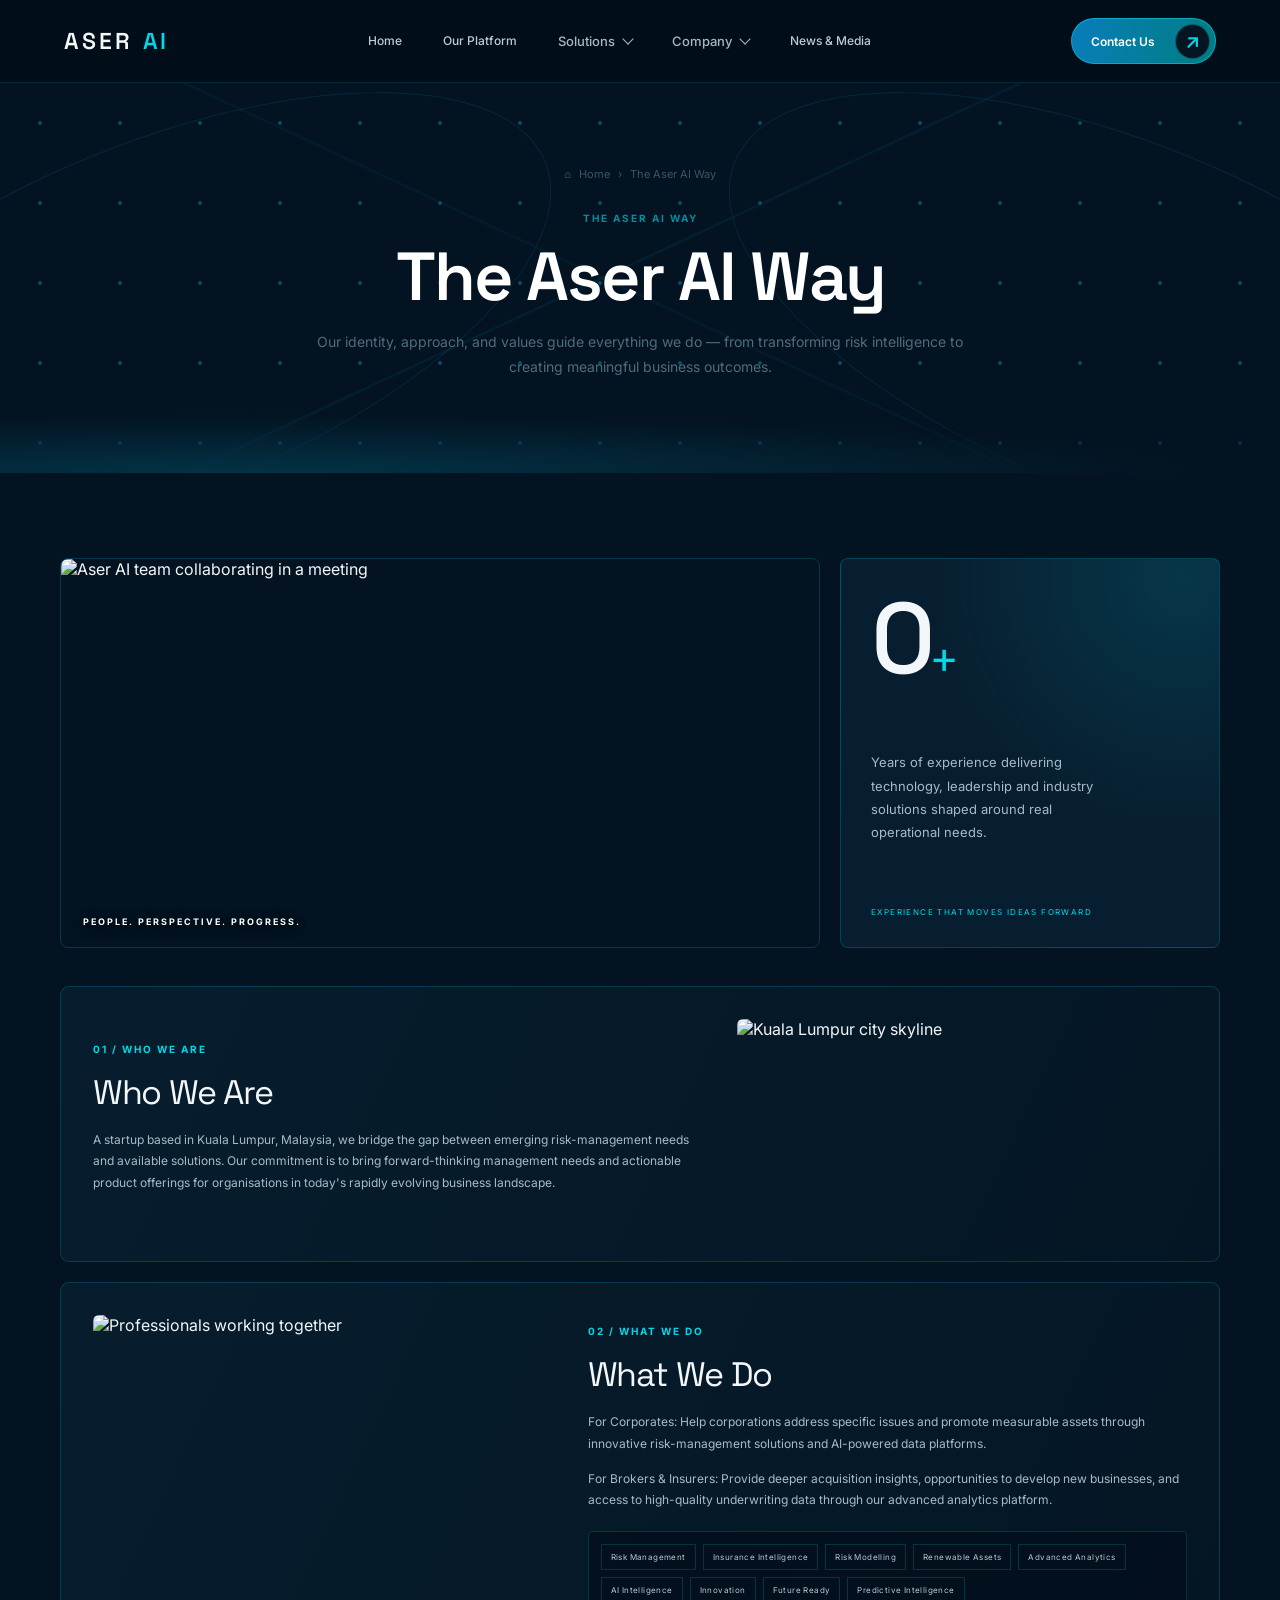
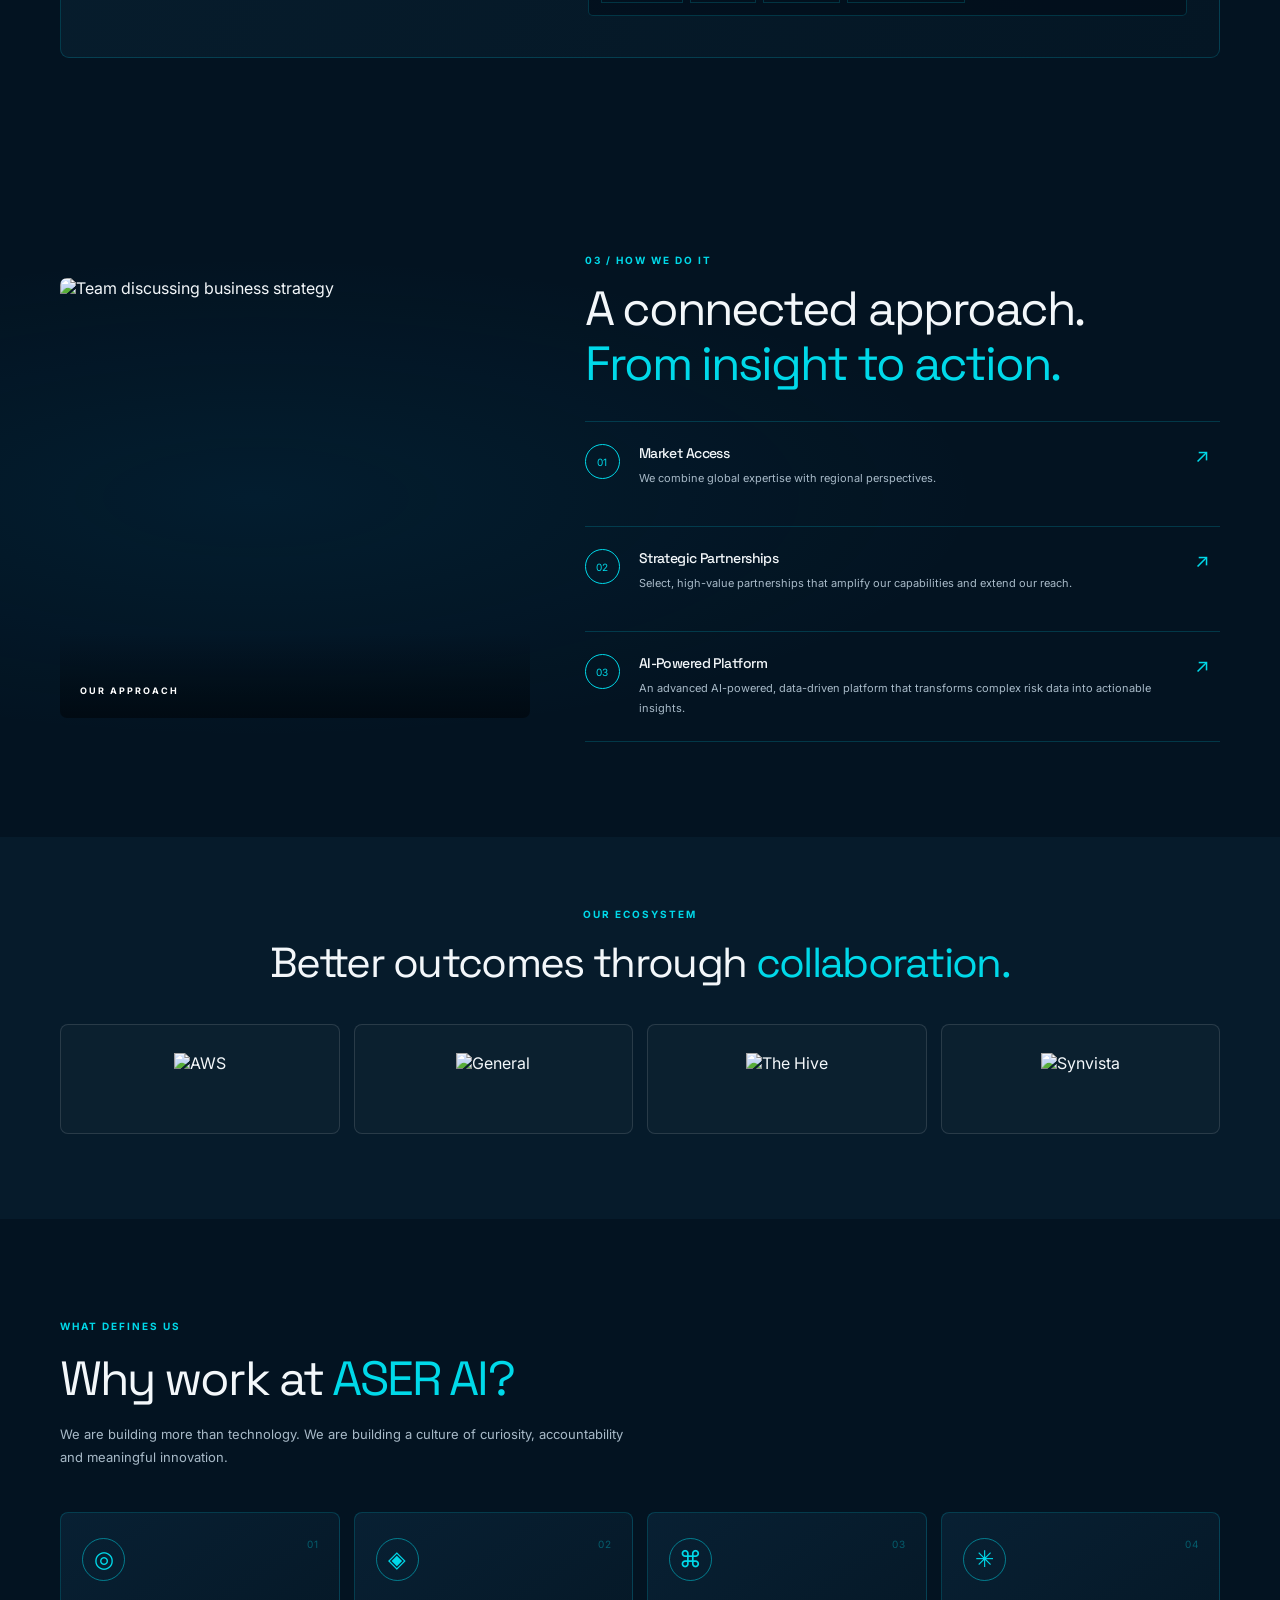
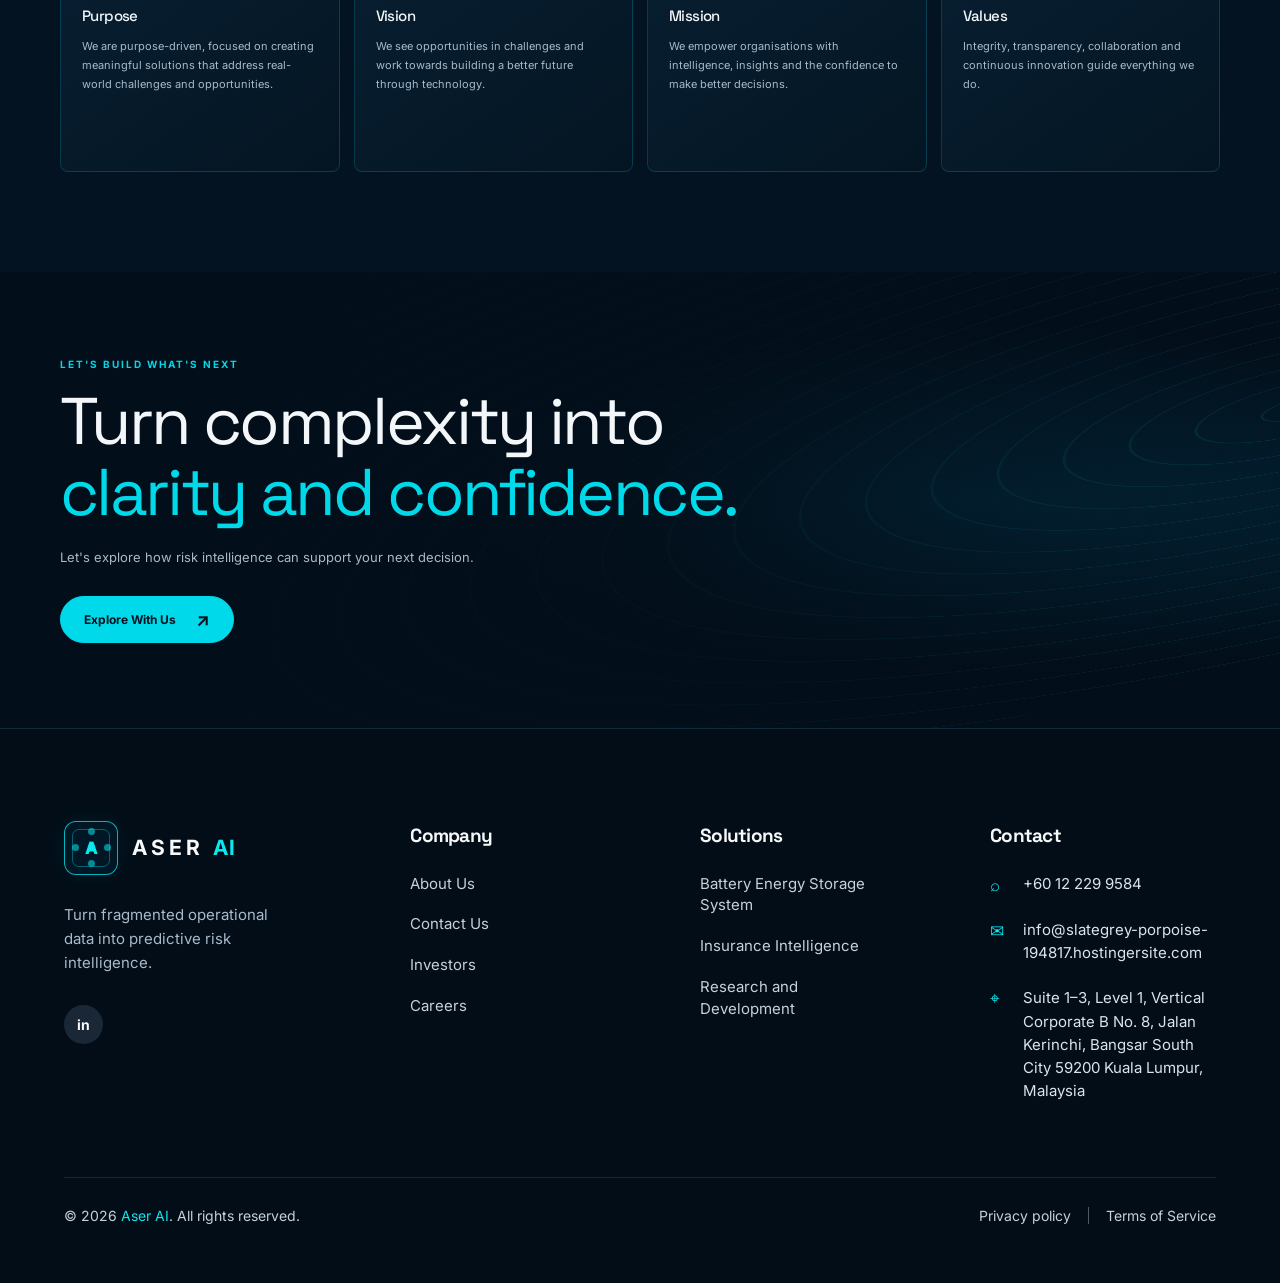
==== about-us.html @ 68b69452 "Initial commit" ====
<!DOCTYPE html>
<html lang="en">

<head>
    <meta charset="UTF-8">
    <meta name="viewport" content="width=device-width, initial-scale=1.0">
    <meta name="theme-color" content="#031321">
    <meta name="description"
        content="Discover the ASER AI approach to predictive risk intelligence, our people, partnerships and purpose.">
    <title>The ASER AI Way | ASER AI</title>
    <link rel="preconnect" href="https://fonts.googleapis.com">
    <link rel="preconnect" href="https://fonts.gstatic.com" crossorigin>
    <link
        href="https://fonts.googleapis.com/css2?family=Inter:wght@400;500;600;700&family=Space+Grotesk:wght@400;500;600;700&family=Playfair+Display:wght@400;500;600&display=swap"
        rel="stylesheet">
    <link rel="stylesheet" href="./style/main.css">
    <link rel="stylesheet" href="./style/responsive.css">
</head>

<body>

    <header class="site-header">

        <a href="./index.html" class="logo" aria-label="ASER AI Home">
            ASER <span>AI</span>
        </a>

        <nav class="main-nav" id="mainNavigation">

            <a href="./index.html" class="nav-link">Home</a>

            <a href="./platform.html" class="nav-link">Our Platform</a>


            <!-- SOLUTIONS DROPDOWN -->
            <div class="nav-dropdown">

                <button class="nav-dropdown-toggle" type="button" aria-expanded="false" aria-controls="solutionsMenu">
                    Solutions
                    <span class="nav-chevron"></span>
                </button>

                <div class="nav-dropdown-menu" id="solutionsMenu">

                    <a href="./operational-intelligence.html">
                        Battery Energy Storage System
                    </a>

                    <a href="./insurance-intelligence.html">
                        Insurance Intelligence
                    </a>

                    <a href="./research-development.html">
                        Research &amp; Development
                    </a>

                </div>

            </div>


            <!-- COMPANY DROPDOWN -->
            <div class="nav-dropdown">

                <button class="nav-dropdown-toggle" type="button" aria-expanded="false" aria-controls="companyMenu">
                    Company
                    <span class="nav-chevron"></span>
                </button>

                <div class="nav-dropdown-menu" id="companyMenu">

                    <a href="./about-us.html">
                        The Aser AI Way
                    </a>

                    <a href="./team">
                        Our Leadership
                    </a>

                    <a href="./careers">
                        Careers
                    </a>

                    <a href="./investors">
                        Investors
                    </a>

                </div>

            </div>


            <a href="./news-media.html" class="nav-link">News &amp; Media</a>

        </nav>


        <a href="mailto:info@aser.ai" class="nav-contact">

            <span>Contact Us</span>

            <span class="contact-arrow">
                ↗
            </span>

        </a>


        <!-- MOBILE TOGGLE -->
        <button class="site-menu-toggle" type="button" aria-label="Open navigation" aria-expanded="false"
            aria-controls="mainNavigation">
            <span></span>
            <span></span>
        </button>

    </header>

    <main class="company-way-page">

        <!-- HERO -->
        <section class="way-hero">
            <div class="way-hero-bg">
                <div class="way-network"></div>
                <div class="way-orbit way-orbit-one"></div>
                <div class="way-orbit way-orbit-two"></div>
            </div>

            <div class="way-hero-content">
                <div class="way-breadcrumb">
                    <span>⌂</span> Home <span>›</span> The Aser AI Way
                </div>

                <span class="way-eyebrow">THE ASER AI WAY</span>

                <h1>
                    The Aser AI Way
                </h1>

                <p>
                    Our identity, approach, and values guide everything we do —
                    from transforming risk intelligence to creating meaningful
                    business outcomes.
                </p>
            </div>

            <div class="way-hero-bottom-wave"></div>
        </section>


        <!-- EXPERIENCE INTRO -->
        <section class="way-introduction">
            <div class="way-container">

                <div class="way-experience-grid">

                    <div class="way-main-image way-reveal">
                        <img src="./assets/images/company-team-meeting.jpg"
                            alt="Aser AI team collaborating in a meeting">
                        <span class="way-image-caption">PEOPLE. PERSPECTIVE. PROGRESS.</span>
                    </div>

                    <div class="way-experience-stat way-reveal">
                        <div>
                            <span class="way-stat-number" data-count="20">0</span>
                            <span class="way-stat-plus">+</span>
                        </div>

                        <p>
                            Years of experience delivering technology,
                            leadership and industry solutions shaped around
                            real operational needs.
                        </p>

                        <span class="way-stat-label">EXPERIENCE THAT MOVES IDEAS FORWARD</span>
                    </div>

                </div>


                <!-- WHO WE ARE -->
                <article class="way-story-card way-who-card way-reveal">

                    <div class="way-story-content">
                        <span class="way-eyebrow">01 / WHO WE ARE</span>

                        <h2>Who We Are</h2>

                        <p>
                            A startup based in Kuala Lumpur, Malaysia, we bridge
                            the gap between emerging risk-management needs and
                            available solutions. Our commitment is to bring
                            forward-thinking management needs and actionable
                            product offerings for organisations in today's
                            rapidly evolving business landscape.
                        </p>
                    </div>

                    <div class="way-story-image">
                        <img src="./assets/images/company-kuala-lumpur.jpg" alt="Kuala Lumpur city skyline">
                    </div>

                </article>


                <!-- WHAT WE DO -->
                <article class="way-story-card way-what-card way-reveal">

                    <div class="way-story-image">
                        <img src="./assets/images/company-what-we-do.jpg" alt="Professionals working together">
                    </div>

                    <div class="way-story-content">
                        <span class="way-eyebrow">02 / WHAT WE DO</span>

                        <h2>What We Do</h2>

                        <p>
                            For Corporates: Help corporations address specific
                            issues and promote measurable assets through
                            innovative risk-management solutions and AI-powered
                            data platforms.
                        </p>

                        <p>
                            For Brokers & Insurers: Provide deeper acquisition
                            insights, opportunities to develop new businesses,
                            and access to high-quality underwriting data through
                            our advanced analytics platform.
                        </p>

                        <div class="way-tag-cloud">
                            <span>Risk Management</span>
                            <span>Insurance Intelligence</span>
                            <span>Risk Modelling</span>
                            <span>Renewable Assets</span>
                            <span>Advanced Analytics</span>
                            <span>AI Intelligence</span>
                            <span>Innovation</span>
                            <span>Future Ready</span>
                            <span>Predictive Intelligence</span>
                        </div>
                    </div>

                </article>

            </div>
        </section>


        <!-- HOW WE DO IT -->
        <section class="way-approach">
            <div class="way-container">

                <div class="way-approach-grid">

                    <div class="way-approach-image way-reveal">
                        <img src="./assets/images/company-approach.jpg" alt="Team discussing business strategy">
                        <div class="way-image-overlay">
                            <span>OUR APPROACH</span>
                        </div>
                    </div>

                    <div class="way-approach-content">

                        <div class="way-section-heading way-reveal">
                            <span class="way-eyebrow">03 / HOW WE DO IT</span>
                            <h2>
                                A connected approach.
                                <span>From insight to action.</span>
                            </h2>
                        </div>

                        <div class="way-approach-list">

                            <article class="way-approach-item way-reveal">
                                <span class="way-approach-icon">01</span>
                                <div>
                                    <h3>Market Access</h3>
                                    <p>
                                        We combine global expertise with
                                        regional perspectives.
                                    </p>
                                </div>
                                <span class="way-item-arrow">↗</span>
                            </article>

                            <article class="way-approach-item way-reveal">
                                <span class="way-approach-icon">02</span>
                                <div>
                                    <h3>Strategic Partnerships</h3>
                                    <p>
                                        Select, high-value partnerships that
                                        amplify our capabilities and extend
                                        our reach.
                                    </p>
                                </div>
                                <span class="way-item-arrow">↗</span>
                            </article>

                            <article class="way-approach-item way-reveal">
                                <span class="way-approach-icon">03</span>
                                <div>
                                    <h3>AI-Powered Platform</h3>
                                    <p>
                                        An advanced AI-powered, data-driven
                                        platform that transforms complex
                                        risk data into actionable insights.
                                    </p>
                                </div>
                                <span class="way-item-arrow">↗</span>
                            </article>

                        </div>

                    </div>

                </div>

            </div>
        </section>


        <!-- PARTNERS -->
        <section class="way-partners">
            <div class="way-container">

                <div class="way-partners-heading way-reveal">
                    <span class="way-eyebrow">OUR ECOSYSTEM</span>
                    <h2>
                        Better outcomes through <span>collaboration.</span>
                    </h2>
                </div>

                <div class="way-partner-grid">

                    <div class="way-partner way-reveal">
                        <img src="./assets/images/logo-aws.svg" alt="AWS">
                    </div>

                    <div class="way-partner way-reveal">
                        <img src="./assets/images/logo-general.jpg" alt="General">
                    </div>

                    <div class="way-partner way-reveal">
                        <img src="./assets/images/logo-the-hive.png" alt="The Hive">
                    </div>

                    <div class="way-partner way-reveal">
                        <img src="./assets/images/logo-synvista.png" alt="Synvista">
                    </div>

                </div>

            </div>
        </section>


        <!-- VALUES -->
        <section class="way-values">
            <div class="way-container">

                <div class="way-values-heading way-reveal">
                    <span class="way-eyebrow">WHAT DEFINES US</span>
                    <h2>Why work at <span>ASER AI?</span></h2>
                    <p>
                        We are building more than technology. We are building
                        a culture of curiosity, accountability and meaningful
                        innovation.
                    </p>
                </div>

                <div class="way-values-grid">

                    <article class="way-value-card way-reveal">
                        <span class="way-value-icon">◎</span>
                        <span class="way-value-number">01</span>
                        <h3>Purpose</h3>
                        <p>
                            We are purpose-driven, focused on creating
                            meaningful solutions that address real-world
                            challenges and opportunities.
                        </p>
                    </article>

                    <article class="way-value-card way-reveal">
                        <span class="way-value-icon">◈</span>
                        <span class="way-value-number">02</span>
                        <h3>Vision</h3>
                        <p>
                            We see opportunities in challenges and work
                            towards building a better future through
                            technology.
                        </p>
                    </article>

                    <article class="way-value-card way-reveal">
                        <span class="way-value-icon">⌘</span>
                        <span class="way-value-number">03</span>
                        <h3>Mission</h3>
                        <p>
                            We empower organisations with intelligence,
                            insights and the confidence to make better
                            decisions.
                        </p>
                    </article>

                    <article class="way-value-card way-reveal">
                        <span class="way-value-icon">✳</span>
                        <span class="way-value-number">04</span>
                        <h3>Values</h3>
                        <p>
                            Integrity, transparency, collaboration and
                            continuous innovation guide everything we do.
                        </p>
                    </article>

                </div>

            </div>
        </section>


        <!-- CTA -->
        <section class="way-cta">
            <div class="way-cta-visual">
                <div class="way-cta-lines"></div>
                <div class="way-cta-glow"></div>
            </div>

            <div class="way-container">
                <div class="way-cta-content way-reveal">

                    <span class="way-eyebrow">LET'S BUILD WHAT'S NEXT</span>

                    <h2>
                        Turn complexity into
                        <span>clarity and confidence.</span>
                    </h2>

                    <p>
                        Let's explore how risk intelligence can support
                        your next decision.
                    </p>

                    <a href="mailto:info@aser.ai" class="way-button">
                        Explore With Us <span>↗</span>
                    </a>

                </div>
            </div>
        </section>

    </main>

    <footer class="aser-footer">
        <div class="aser-footer-inner">

            <div class="aser-footer-main">

                <!-- BRAND -->
                <div class="aser-footer-brand">
                    <div class="aser-footer-logo-wrap">
                        <div class="aser-footer-mark" aria-hidden="true">
                            <span>A</span>
                        </div>
                        <div class="aser-footer-logo">
                            ASER <span>AI</span>
                        </div>
                    </div>

                    <p>
                        Turn fragmented operational<br>
                        data into predictive risk<br>
                        intelligence.
                    </p>

                    <a href="#" class="aser-footer-social" aria-label="LinkedIn">
                        in
                    </a>
                </div>

                <!-- COMPANY -->
                <div class="aser-footer-col">
                    <h3>Company</h3>
                    <ul>
                        <li><a href="#">About Us</a></li>
                        <li><a href="#">Contact Us</a></li>
                        <li><a href="#">Investors</a></li>
                        <li><a href="#">Careers</a></li>
                    </ul>
                </div>

                <!-- SOLUTIONS -->
                <div class="aser-footer-col aser-footer-solutions">
                    <h3>Solutions</h3>
                    <ul>
                        <li><a href="#">Battery Energy Storage<br>System</a></li>
                        <li><a href="#">Insurance Intelligence</a></li>
                        <li><a href="#">Research and<br>Development</a></li>
                    </ul>
                </div>

                <!-- CONTACT -->
                <div class="aser-footer-col aser-footer-contact-col">
                    <h3>Contact</h3>
                    <ul class="aser-footer-contact-list">
                        <li>
                            <a href="tel:+60122299584" class="aser-footer-contact-link">
                                <span class="aser-footer-contact-icon">⌕</span>
                                <span class="aser-footer-contact-text">+60 12 229 9584</span>
                            </a>
                        </li>

                        <li>
                            <a href="mailto:info@slategrey-porpoise-194817.hostingersite.com"
                                class="aser-footer-contact-link">
                                <span class="aser-footer-contact-icon">✉</span>
                                <span
                                    class="aser-footer-contact-text">info@slategrey-porpoise-194817.hostingersite.com</span>
                            </a>
                        </li>

                        <li>
                            <div class="aser-footer-contact-link">
                                <span class="aser-footer-contact-icon">⌖</span>
                                <span class="aser-footer-address">
                                    Suite 1–3, Level 1, Vertical<br>
                                    Corporate B No. 8, Jalan<br>
                                    Kerinchi, Bangsar South<br>
                                    City 59200 Kuala Lumpur,<br>
                                    Malaysia
                                </span>
                            </div>
                        </li>
                    </ul>
                </div>

            </div>

            <!-- BOTTOM BAR -->
            <div class="aser-footer-bottom">
                <p class="aser-footer-bottom-copy">
                    © 2026 <span>Aser AI</span>. All rights reserved.
                </p>

                <div class="aser-footer-legal">
                    <a href="#">Privacy policy</a>
                    <span class="aser-footer-legal-divider"></span>
                    <a href="#">Terms of Service</a>
                </div>
            </div>

        </div>
    </footer>

    <script src="./script/main.js" defer></script>
    <script>
        (() => {
            "use strict";

            const header = document.querySelector(".site-header");

            if (!header) return;

            const menuToggle = header.querySelector(".site-menu-toggle");
            const dropdowns = [...header.querySelectorAll(".nav-dropdown")];
            const dropdownButtons = dropdowns.map((item) =>
                item.querySelector(".nav-dropdown-toggle")
            );


            /* ================================================
               CLOSE ALL DROPDOWNS
            ================================================ */

            function closeDropdowns(except = null) {

                dropdowns.forEach((dropdown) => {

                    if (dropdown === except) return;

                    dropdown.classList.remove("is-open");

                    const button = dropdown.querySelector(
                        ".nav-dropdown-toggle"
                    );

                    button?.setAttribute("aria-expanded", "false");

                });

            }


            /* ================================================
               CLOSE MOBILE MENU
            ================================================ */

            function closeMobileMenu() {

                header.classList.remove("mobile-open");

                menuToggle?.classList.remove("is-active");

                menuToggle?.setAttribute("aria-expanded", "false");

                menuToggle?.setAttribute("aria-label", "Open navigation");

                closeDropdowns();

            }


            /* ================================================
               MOBILE MENU TOGGLE
            ================================================ */

            if (menuToggle) {

                menuToggle.addEventListener("click", () => {

                    const isOpen = header.classList.toggle("mobile-open");

                    menuToggle.classList.toggle("is-active", isOpen);

                    menuToggle.setAttribute(
                        "aria-expanded",
                        String(isOpen)
                    );

                    menuToggle.setAttribute(
                        "aria-label",
                        isOpen ? "Close navigation" : "Open navigation"
                    );

                    if (!isOpen) {
                        closeDropdowns();
                    }

                });

            }


            /* ================================================
               DROPDOWN TOGGLE
            ================================================ */

            dropdownButtons.forEach((button) => {

                if (!button) return;

                button.addEventListener("click", (event) => {

                    event.stopPropagation();

                    const currentDropdown = button.closest(".nav-dropdown");

                    const shouldOpen = !currentDropdown.classList.contains(
                        "is-open"
                    );

                    closeDropdowns(currentDropdown);

                    currentDropdown.classList.toggle("is-open", shouldOpen);

                    button.setAttribute(
                        "aria-expanded",
                        String(shouldOpen)
                    );

                });

            });


            /* ================================================
               CLOSE AFTER NAVIGATION
            ================================================ */

            header.querySelectorAll(".main-nav a").forEach((link) => {

                link.addEventListener("click", () => {
                    closeMobileMenu();
                });

            });


            /* ================================================
               CLICK OUTSIDE
            ================================================ */

            document.addEventListener("pointerdown", (event) => {

                if (!header.contains(event.target)) {

                    closeDropdowns();

                    closeMobileMenu();

                }

            });


            /* ================================================
               ESCAPE KEY
            ================================================ */

            document.addEventListener("keydown", (event) => {

                if (event.key !== "Escape") return;

                closeDropdowns();
                closeMobileMenu();

            });


            /* ================================================
               RESPONSIVE STATE RESET
            ================================================ */

            const mobileBreakpoint = window.matchMedia("(max-width: 760px)");

            mobileBreakpoint.addEventListener("change", () => {
                closeMobileMenu();
            });


            /* ================================================
               KEYBOARD DROPDOWN NAVIGATION
            ================================================ */

            dropdownButtons.forEach((button) => {

                button?.addEventListener("keydown", (event) => {

                    if (event.key !== "ArrowDown") return;

                    event.preventDefault();

                    const dropdown = button.closest(".nav-dropdown");

                    closeDropdowns(dropdown);

                    dropdown.classList.add("is-open");

                    button.setAttribute("aria-expanded", "true");

                    dropdown.querySelector(".nav-dropdown-menu a")?.focus();

                });

            });

        })();
    </script>
</body>

</html>
---- style/main.css ----
/* =========================================================
   ASER AI — SHARED DESIGN SYSTEM
   One stylesheet for every page. Responsive rules live in
   ./responsive.css and are loaded after this file.
========================================================= */
:root {
    --aser-font-body: "Inter", Arial, sans-serif;
    --aser-font-heading: "Space Grotesk", "Inter", sans-serif;
    --aser-bg: #031321;
    --aser-bg-deep: #020d18;
    --aser-cyan: #08e9ef;
    --aser-cyan-bright: #24d8ff;
    --aser-text: #f7f8fa;
    --aser-muted: #a9bacb;
    --aser-line: rgba(91, 161, 196, .28);
}

html {
    scroll-behavior: smooth;
}

body {
    font-family: var(--aser-font-body);
}

h1,
h2,
h3,
h4,
h5,
h6,
.hero-title,
.problem-title,
.problem-statement,
.aser3-heading h2,
.aser4-heading h2,
.aser5-heading h2,
.pantheon-hero h1,
.section-heading h2,
.capability-card h3,
.bess-content h2,
.closing-content h2 {
    font-family: var(--aser-font-heading), sans-serif;
    letter-spacing: -0.035em;
}

* {
    margin: 0;
    padding: 0;
    box-sizing: border-box;
}

:root {
    --bg: #031321;
    --bg2: #061b2c;
    --cyan: #08e9ef;
    --cyan2: #24d8ff;
    --white: #f7f8fa;
    --muted: #a9bacb;
    --line: rgba(91, 161, 196, .28);
}

body {
    background: var(--bg);
    color: var(--white) !important;
    font-family: "Inter", sans-serif;
    overflow-x: hidden;
}

/* =========================
   HEADER
========================= */

header {
    height: 88px;
    width: 100%;
    border-bottom: 1px solid var(--line);
    display: flex;
    align-items: center;
    padding: 0 4.2%;
    position: relative;
    z-index: 20;
    background: rgba(3, 19, 33, .88);
    backdrop-filter: blur(16px);
}

.logo {
    font-size: 30px;
    font-weight: 600;
    letter-spacing: 9px;
    white-space: nowrap;
}

.logo span {
    color: var(--cyan);
    letter-spacing: 2px;
    margin-left: 5px;
}

nav {
    display: flex;
    gap: 55px;
    margin: auto;
}

nav a {
    color: #e6edf4;
    text-decoration: none;
    font-size: 17px;
    transition: .3s ease;
}

nav a:hover {
    color: var(--cyan);
}

.contact {
    border: 1px solid var(--cyan);
    border-radius: 30px;
    padding: 11px 27px;
    color: white;
    text-decoration: none;
    transition: .35s ease;
}

.contact:hover {
    background: var(--cyan);
    color: #00121c;
    box-shadow: 0 0 30px rgba(8, 233, 239, .35);
}


/* =========================
   HERO
========================= */

.hero {
    min-height: calc(110vh - 88px);
    position: relative;
    display: flex;
    align-items: center;
    overflow: hidden;
    isolation: isolate;
    background:
        radial-gradient(circle at 78% 50%,
            rgba(0, 221, 255, .08),
            transparent 35%),
        linear-gradient(115deg,
            #031321 0%,
            #041726 48%,
            #03111e 100%);
}

/* ambient glow */

.hero::before {
    content: "";
    position: absolute;
    width: 700px;
    height: 700px;
    right: -150px;
    top: 50%;
    transform: translateY(-50%);
    background: radial-gradient(circle,
            rgba(0, 229, 255, .13),
            transparent 65%);
    filter: blur(30px);
    z-index: -2;
    animation: breathe 6s ease-in-out infinite;
}

.hero::after {
    content: "";
    position: absolute;
    inset: 0;
    background-image:
        radial-gradient(circle, rgba(30, 220, 255, .25) 1px, transparent 1px);
    background-size: 90px 90px;
    opacity: .12;
    mask-image: linear-gradient(to right,
            transparent,
            black 50%,
            transparent);
    animation: gridMove 20s linear infinite;
    pointer-events: none;
}


/* =========================
   CONTENT
========================= */

.hero-content {
    width: 48%;
    margin-left: 4.2%;
    position: relative;
    z-index: 5;
    padding: 120px 0;
}

.eyebrow {
    color: var(--cyan);
    font-size: 14px;
    font-weight: 700;
    letter-spacing: 6px;
    margin-bottom: 28px;
    opacity: 0;
    animation: fadeUp .8s .2s forwards;
}

.hero-title {
    font-size: clamp(58px, 5.8vw, 105px);
    line-height: 1;
    letter-spacing: -4px;
    font-weight: 700;
    margin-bottom: 38px;
    opacity: 0;
    animation: fadeUp 1s .35s forwards;
    color: #fff;
}

.hero-title .cyan {
    color: var(--cyan);
    display: block;
    text-shadow:
        0 0 25px rgba(8, 233, 239, .08);
}

.hero-description {
    max-width: 700px;
    font-size: clamp(17px, 1.2vw, 22px);
    line-height: 1.55;
    color: #b8c7d6;
    margin-bottom: 38px;
    opacity: 0;
    animation: fadeUp .9s .5s forwards;
}

.hero-button {
    display: inline-flex;
    align-items: center;
    gap: 25px;
    background: linear-gradient(135deg,
            #10e9ec,
            #20d9ff);
    color: #00151f;
    font-weight: 700;
    padding: 19px 31px;
    border-radius: 9px;
    text-decoration: none;
    font-size: 18px;
    transition: .35s ease;
    box-shadow:
        0 0 0 rgba(0, 240, 255, 0);
    opacity: 0;
    animation:
        fadeUp .9s .65s forwards,
        buttonGlow 3s 2s infinite;
}

.hero-button span {
    font-size: 27px;
    transition: .3s;
}

.hero-button:hover {
    transform: translateY(-4px);
    box-shadow:
        0 12px 40px rgba(0, 231, 255, .28);
}

.hero-button:hover span {
    transform: translateX(7px);
}


/* =========================
   HERO IMAGE
========================= */

.hero-art {
    position: absolute;
    width: 100%;
    right: -4%;
    top: 50%;
    transform:
        translateY(-50%) translateX(0);
    z-index: 1;
    pointer-events: none;
    animation: heroFloat 7s ease-in-out infinite;
}

.hero-art img {
    width: 100%;
    display: block;
    object-fit: contain;

    /* removes some harsh edges */
    filter:
        drop-shadow(0 0 35px rgba(0, 220, 255, .08)) saturate(1.05);
}

/* animated cyan light sweep */

.hero-art::after {
    content: "";
    position: absolute;
    width: 4px;
    height: 120%;
    top: -10%;
    left: 48%;
    background: linear-gradient(transparent,
            rgba(0, 255, 255, .5),
            transparent);
    filter: blur(12px);
    opacity: 0;
    animation: scan 5s ease-in-out infinite;
}


/* =========================
   FLOATING PARTICLES
========================= */

.particles {
    position: absolute;
    inset: 0;
    pointer-events: none;
    z-index: 0;
}

.particle {
    position: absolute;
    width: 4px;
    height: 4px;
    border-radius: 50%;
    background: var(--cyan);
    box-shadow: 0 0 15px var(--cyan);
    opacity: 0;
    animation: particleFloat linear infinite;
}

.p1 {
    left: 52%;
    top: 28%;
    animation-duration: 5s;
}

.p2 {
    left: 58%;
    top: 42%;
    animation-duration: 7s;
}

.p3 {
    left: 63%;
    top: 22%;
    animation-duration: 6s;
}

.p4 {
    left: 68%;
    top: 58%;
    animation-duration: 8s;
}

.p5 {
    left: 74%;
    top: 31%;
    animation-duration: 5.5s;
}

.p6 {
    left: 80%;
    top: 65%;
    animation-duration: 7.5s;
}

.p7 {
    left: 88%;
    top: 40%;
    animation-duration: 6.5s;
}

.p8 {
    left: 91%;
    top: 72%;
    animation-duration: 8.5s;
}


/* =========================
   BOTTOM NAV
========================= */

.hero-bottom {
    position: absolute;
    bottom: 0;
    left: 0;
    width: 100%;
    height: 105px;
    border-top: 1px solid var(--line);
    display: grid;
    grid-template-columns: repeat(4, 1fr);
    background: rgba(2, 16, 28, .72);
    backdrop-filter: blur(12px);
    z-index: 10;
}

.bottom-item {
    display: flex;
    align-items: center;
    justify-content: center;
    gap: 24px;
    border-right: 1px solid var(--line);
    color: #eef7ff;
    letter-spacing: 4px;
    font-size: 15px;
    font-weight: 600;
    transition: .3s ease;
}

.bottom-item:last-child {
    border-right: none;
}

.bottom-item:hover {
    background: rgba(8, 233, 239, .05);
    color: var(--cyan);
}

.icon {
    width: 40px;
    height: 40px;
    display: grid;
    place-items: center;
    color: var(--cyan);
    font-size: 27px;
}


/* =========================
   ANIMATIONS
========================= */

@keyframes fadeUp {
    from {
        opacity: 0;
        transform: translateY(35px);
    }

    to {
        opacity: 1;
        transform: translateY(0);
    }
}

@keyframes heroFloat {

    0%,
    100% {
        transform: translateY(-50%) translateX(0);
    }

    50% {
        transform: translateY(-51%) translateX(-10px);
    }
}

@keyframes breathe {

    0%,
    100% {
        opacity: .55;
        transform: translateY(-50%) scale(1);
    }

    50% {
        opacity: 1;
        transform: translateY(-50%) scale(1.1);
    }
}

@keyframes buttonGlow {

    0%,
    100% {
        box-shadow: 0 0 0 rgba(0, 240, 255, 0);
    }

    50% {
        box-shadow:
            0 0 35px rgba(0, 240, 255, .22);
    }
}

@keyframes scan {
    0% {
        left: 35%;
        opacity: 0;
    }

    20% {
        opacity: .7;
    }

    60% {
        opacity: .2;
    }

    100% {
        left: 75%;
        opacity: 0;
    }
}

@keyframes gridMove {
    from {
        transform: translateX(0);
    }

    to {
        transform: translateX(90px);
    }
}

@keyframes particleFloat {
    0% {
        opacity: 0;
        transform: translateY(40px) scale(.5);
    }

    20% {
        opacity: .7;
    }

    80% {
        opacity: .3;
    }

    100% {
        opacity: 0;
        transform: translateY(-100px) scale(1.5);
    }
}


/* =========================
   TABLET
========================= */




/* =========================
   MOBILE
========================= */




/* =========================
   SMALL MOBILE
========================= */




/* =========================================================
   SECOND SECTION — THE PROBLEM
========================================================= */

.problem-section {
    position: relative;
    min-height: 950px;
    padding: 110px 4.2% 100px;
    overflow: hidden;
    isolation: isolate;

    background:
        radial-gradient(circle at 80% 55%,
            rgba(0, 220, 255, 0.07),
            transparent 32%),
        linear-gradient(120deg,
            #031321 0%,
            #041827 50%,
            #03111f 100%);

    border-top: 1px solid var(--line);
}

/* subtle background glow */
.problem-section::before {
    content: "";
    position: absolute;
    width: 700px;
    height: 700px;
    right: -250px;
    top: 35%;
    transform: translateY(-50%);

    background: radial-gradient(circle,
            rgba(0, 229, 255, 0.11),
            transparent 68%);

    filter: blur(35px);
    z-index: -2;

    animation: problemGlow 7s ease-in-out infinite;
}

/* subtle moving grid */
.problem-section::after {
    content: "";
    position: absolute;
    inset: 0;

    background-image:
        radial-gradient(circle,
            rgba(30, 220, 255, 0.2) 1px,
            transparent 1px);

    background-size: 90px 90px;
    opacity: 0.08;

    mask-image: linear-gradient(to right,
            transparent,
            black 35%,
            transparent 100%);

    animation: gridMove 22s linear infinite;

    pointer-events: none;
    z-index: -1;
}


/* =========================================================
   PROBLEM INTRO
========================================================= */

.problem-content {
    position: relative;
    z-index: 5;
    /*max-width: 1400px;*/
    margin: 0 auto;
}

.problem-eyebrow {
    color: var(--cyan);
    font-size: 14px;
    font-weight: 700;
    letter-spacing: 6px;
    margin-bottom: 28px;

    opacity: 0;
    animation: fadeUp 0.8s 0.1s forwards;
}

.problem-title {
    max-width: 1100px;

    font-family: "Space Grotesk", serif;
    font-size: clamp(52px, 5.2vw, 88px);
    line-height: 0.98;
    letter-spacing: -3px;
    font-weight: 500;

    color: #f7f8fa;

    margin-bottom: 30px;

    opacity: 0;
    animation: fadeUp 1s 0.2s forwards;
}

.problem-title .cyan {
    color: var(--cyan);

    text-shadow:
        0 0 25px rgba(8, 233, 239, 0.08);
}

.problem-description {
    max-width: 1000px;

    font-size: clamp(17px, 1.25vw, 21px);
    line-height: 1.55;

    color: #b8c7d6;

    margin-bottom: 50px;

    opacity: 0;
    animation: fadeUp 0.9s 0.35s forwards;
}


/* =========================================================
   DIAGRAM
========================================================= */

.problem-visual {
    position: relative;

    width: 100%;
    /*max-width: 1400px;*/

    min-height: 400px;

    margin: 0 auto;

    opacity: 0;
    animation: diagramReveal 1.2s 0.5s forwards;
}


/* =========================================================
   LEFT SIGNAL CARDS
========================================================= */

.signal-cards {
    position: absolute;

    left: 0;
    top: 0;

    width: 440px;

    display: flex;
    flex-direction: column;
    gap: 18px;

    z-index: 5;
}

.signal-card {
    height: 88px;

    border: 1px solid rgba(73, 169, 211, 0.55);
    border-radius: 14px;

    background:
        linear-gradient(90deg,
            rgba(7, 28, 45, 0.72),
            rgba(3, 19, 33, 0.42));

    backdrop-filter: blur(10px);

    display: flex;
    align-items: center;

    padding: 0 28px;

    position: relative;

    overflow: hidden;

    transition:
        transform 0.4s ease,
        border-color 0.4s ease,
        box-shadow 0.4s ease;
}

.signal-card::before {
    content: "";

    position: absolute;

    left: -100%;
    top: 0;

    width: 100%;
    height: 100%;

    background: linear-gradient(90deg,
            transparent,
            rgba(0, 238, 255, 0.08),
            transparent);

    animation: cardSweep 5s ease-in-out infinite;
}

.signal-card:nth-child(2)::before {
    animation-delay: 1.5s;
}

.signal-card:nth-child(3)::before {
    animation-delay: 3s;
}

.signal-card:hover {
    transform: translateX(8px);

    border-color: var(--cyan);

    box-shadow:
        0 0 35px rgba(0, 230, 255, 0.08);
}

.signal-icon {
    width: 52px;
    min-width: 52px;

    display: flex;
    justify-content: center;
    align-items: center;

    margin-right: 18px;

    color: var(--cyan);

    font-size: 32px;
}

.signal-text {
    font-size: 17px;
    color: #f0f5fa;
    white-space: nowrap;
}


/* =========================================================
   MINI GRAPH
========================================================= */

.mini-graph {
    position: absolute;

    right: 25px;
    top: 50%;

    width: 120px;
    height: 45px;

    transform: translateY(-50%);
}

.graph-bars {
    height: 100%;

    display: flex;
    align-items: end;
    justify-content: center;

    gap: 4px;
}

.graph-bars span {
    width: 4px;

    background: var(--cyan);

    box-shadow:
        0 0 8px rgba(0, 240, 255, 0.6);

    animation: barsPulse 1.3s ease-in-out infinite;
}

.graph-bars span:nth-child(1) {
    height: 20%;
    animation-delay: .1s;
}

.graph-bars span:nth-child(2) {
    height: 38%;
    animation-delay: .2s;
}

.graph-bars span:nth-child(3) {
    height: 50%;
    animation-delay: .3s;
}

.graph-bars span:nth-child(4) {
    height: 35%;
    animation-delay: .4s;
}

.graph-bars span:nth-child(5) {
    height: 65%;
    animation-delay: .5s;
}

.graph-bars span:nth-child(6) {
    height: 48%;
    animation-delay: .6s;
}

.graph-bars span:nth-child(7) {
    height: 78%;
    animation-delay: .7s;
}

.graph-bars span:nth-child(8) {
    height: 90%;
    animation-delay: .8s;
}

.graph-bars span:nth-child(9) {
    height: 100%;
    animation-delay: .9s;
}


/* =========================================================
   FLOW AREA
========================================================= */

.signal-flow {
    position: absolute;

    left: 390px;
    right: 250px;

    top: 0;
    height: 300px;

    pointer-events: none;
}

.flow-svg {
    width: 100%;
    height: 100%;

    overflow: visible;
}

.flow-line {
    fill: none;

    stroke: var(--cyan);
    stroke-width: 2;

    stroke-dasharray: 8 8;

    filter:
        drop-shadow(0 0 6px rgba(0, 240, 255, 0.5));

    animation: flowDash 2.5s linear infinite;
}

.flow-line.blue {
    stroke: #7bc9ff;
}

.flow-line.orange {
    stroke: #ffb629;

    stroke-dasharray: 7 10;

    animation-duration: 3s;
}


/* =========================================================
   DISCONNECTED SIGNALS
========================================================= */

.disconnected {
    position: absolute;

    left: 48%;
    top: 0;

    height: 310px;

    border-left: 1px dashed rgba(155, 202, 226, 0.35);
}

.disconnected::after {
    content: "";

    position: absolute;

    left: 173px;
    top: 0;

    height: 310px;

    border-left: 1px dashed rgba(155, 202, 226, 0.35);
}

.disconnected-label {
    position: absolute;

    top: -5px;
    left: 28px;

    width: 130px;

    color: #9fb7cc;

    font-size: 17px;
    line-height: 1.25;

    text-align: center;
}


/* =========================================================
   PARTICLE STREAM
========================================================= */

.signal-particles {
    position: absolute;

    left: 48%;
    top: 55px;

    width: 280px;
    height: 200px;
}

.signal-particle {
    position: absolute;

    width: 7px;
    height: 7px;

    border-radius: 1px;

    background: var(--cyan);

    box-shadow:
        0 0 12px rgba(0, 240, 255, 0.8);

    animation: particleStream 3s linear infinite;
}

.signal-particle:nth-child(1) {
    left: 5%;
    top: 30%;
    animation-delay: 0s;
}

.signal-particle:nth-child(2) {
    left: 20%;
    top: 65%;
    animation-delay: .4s;
}

.signal-particle:nth-child(3) {
    left: 30%;
    top: 20%;
    animation-delay: .8s;
}

.signal-particle:nth-child(4) {
    left: 40%;
    top: 75%;
    animation-delay: 1.1s;
}

.signal-particle:nth-child(5) {
    left: 50%;
    top: 40%;
    animation-delay: 1.5s;
}

.signal-particle:nth-child(6) {
    left: 62%;
    top: 62%;
    animation-delay: 1.8s;
}

.signal-particle:nth-child(7) {
    left: 75%;
    top: 25%;
    animation-delay: 2.2s;
}

.signal-particle:nth-child(8) {
    left: 86%;
    top: 55%;
    animation-delay: 2.6s;
}

.signal-particle.white {
    background: #eaf8ff;
}


/* =========================================================
   DEVELOPING RISK
========================================================= */

.risk-node {
    position: absolute;

    right: 20px;
    top: 20px;

    width: 250px;
    height: 250px;

    border-radius: 50%;

    border: 2px solid #ffb629;

    display: flex;
    align-items: center;
    justify-content: center;

    flex-direction: column;

    background:
        radial-gradient(circle,
            rgba(255, 180, 35, 0.2),
            rgba(255, 155, 0, 0.04) 55%,
            transparent 70%);

    box-shadow:
        0 0 25px rgba(255, 174, 31, 0.3),
        inset 0 0 30px rgba(255, 174, 31, 0.08);

    animation: riskPulse 3s ease-in-out infinite;
}

.risk-node::before {
    content: "";

    position: absolute;

    inset: -25px;

    border-radius: 50%;

    border: 1px solid rgba(255, 174, 31, 0.18);

    animation: riskRing 4s linear infinite;
}

.risk-node::after {
    content: "";

    position: absolute;

    inset: -45px;

    border-radius: 50%;

    background: radial-gradient(circle,
            rgba(255, 174, 31, 0.08),
            transparent 65%);

    z-index: -1;
}

.risk-warning {
    font-size: 40px;

    color: #ffc54d;

    margin-bottom: 10px;

    animation: warningFloat 2s ease-in-out infinite;
}

.risk-title {
    color: #ffc34a;

    font-size: 20px;
    font-weight: 500;
}


/* =========================================================
   RISK CONNECTIONS
========================================================= */

.risk-connections {
    position: absolute;

    right: 20px;
    top: 260px;

    width: 250px;

    display: flex;
    justify-content: space-between;
}

.risk-connection {
    position: relative;

    width: 1px;
    height: 85px;

    background: linear-gradient(to bottom,
            #ffb629,
            transparent);
}

.risk-connection::after {
    content: "";

    position: absolute;

    bottom: 0;
    left: 50%;

    transform: translateX(-50%);

    width: 10px;
    height: 10px;

    border-radius: 50%;

    background: #ffd05d;

    box-shadow:
        0 0 14px rgba(255, 190, 45, 0.8);
}

.risk-labels {
    position: absolute;

    right: 0;
    top: 350px;

    width: 300px;

    display: flex;
    justify-content: space-between;

    color: #eef4f9;

    font-size: 15px;
}


/* =========================================================
   BOTTOM STATEMENT
========================================================= */

.problem-divider {
    width: 100%;

    height: 1px;

    background: var(--line);

    margin-top: 70px;
}

.problem-statement {
    max-width: 1000px;

    margin-top: 45px;

    font-family: "Space Grotesk", serif;

    font-size: clamp(40px, 4vw, 65px);

    line-height: 1.05;

    letter-spacing: -2px;

    color: #f7f8fa;

    opacity: 0;

    animation: fadeUp 1s 0.8s forwards;
}

.problem-statement .cyan {
    color: var(--cyan);
}


/* =========================================================
   ANIMATIONS
========================================================= */

@keyframes problemGlow {

    0%,
    100% {
        opacity: .45;
        transform: translateY(-50%) scale(1);
    }

    50% {
        opacity: .9;
        transform: translateY(-50%) scale(1.12);
    }
}

@keyframes diagramReveal {
    from {
        opacity: 0;
        transform: translateY(35px);
    }

    to {
        opacity: 1;
        transform: translateY(0);
    }
}

@keyframes cardSweep {
    0% {
        left: -100%;
    }

    35%,
    100% {
        left: 100%;
    }
}

@keyframes barsPulse {

    0%,
    100% {
        transform: scaleY(.75);
        opacity: .65;
    }

    50% {
        transform: scaleY(1.15);
        opacity: 1;
    }
}

@keyframes flowDash {
    to {
        stroke-dashoffset: -100;
    }
}

@keyframes particleStream {
    0% {
        opacity: 0;
        transform: translateX(-30px) scale(.5);
    }

    20% {
        opacity: 1;
    }

    80% {
        opacity: .7;
    }

    100% {
        opacity: 0;
        transform: translateX(220px) scale(1.3);
    }
}

@keyframes riskPulse {

    0%,
    100% {
        transform: scale(1);
        box-shadow:
            0 0 25px rgba(255, 174, 31, 0.25),
            inset 0 0 30px rgba(255, 174, 31, 0.08);
    }

    50% {
        transform: scale(1.035);
        box-shadow:
            0 0 55px rgba(255, 174, 31, 0.45),
            inset 0 0 45px rgba(255, 174, 31, 0.13);
    }
}

@keyframes riskRing {
    from {
        transform: rotate(0deg);
        opacity: .2;
    }

    to {
        transform: rotate(360deg);
        opacity: .7;
    }
}

@keyframes warningFloat {

    0%,
    100% {
        transform: translateY(0);
    }

    50% {
        transform: translateY(-5px);
    }
}


/* =========================================================
   SECOND SECTION RESPONSIVE
========================================================= */










/* =========================================================
   THIRD SECTION CSS — FULLY SCOPED
========================================================= */
.aser3-section {
    position: relative;
    overflow: hidden;
    isolation: isolate;
    background: radial-gradient(circle at 50% 42%, rgba(0, 132, 190, .11), transparent 48%), linear-gradient(120deg, #031321 0%, #041827 52%, #02101c 100%);
    border-top: 1px solid var(--line);
    color: #f7f8fa
}

.aser3-section:before {
    content: "";
    position: absolute;
    inset: 0;
    background: radial-gradient(circle at 50% 48%, rgba(0, 225, 255, .045), transparent 45%);
    pointer-events: none
}

.aser3-wrap {
    position: relative;
    /* width: min(1400px, calc(100% - 80px)); */
    margin: 0 auto;
    padding: 110px 4.2% 100px;
}

.aser3-heading {
    max-width: 760px;
    position: relative;
    z-index: 3
}

.aser3-eyebrow {
    color: var(--cyan);
    font-size: 13px;
    font-weight: 700;
    letter-spacing: 4px;
    margin-bottom: 16px;
    opacity: 0;
    transform: translateY(20px);
    transition: .8s ease
}

.aser3-heading h2 {
    font-family: "Space Grotesk", serif;
    font-size: clamp(50px, 5.2vw, 76px);
    line-height: .98;
    font-weight: 500;
    letter-spacing: -2.8px;
    margin: 0;
    color: #f7f8fa;
    opacity: 0;
    transform: translateY(25px);
    transition: .9s ease .1s
}

.aser3-heading h2 span {
    color: var(--cyan)
}

.aser3-heading p {
    max-width: 720px;
    margin: 21px 0 0;
    color: #d4dee7;
    font-size: clamp(17px, 1.2vw, 21px);
    line-height: 1.45;
    opacity: 0;
    transform: translateY(20px);
    transition: .8s ease .2s
}

.aser3-diagram {
    height: 515px;
    position: relative;
    margin-top: 28px
}

.aser3-inputs {
    position: absolute;
    left: 75px;
    top: 4px;
    width: 220px;
    z-index: 4;
    display: flex;
    flex-direction: column;
    gap: 13px
}

.aser3-input {
    height: 44px;
    border: 1px solid rgba(20, 190, 245, .7);
    border-radius: 7px;
    background: linear-gradient(90deg, rgba(5, 31, 51, .95), rgba(2, 20, 38, .72));
    display: flex;
    align-items: center;
    position: relative;
    color: #e8f0f6;
    font-size: 14px;
    box-shadow: inset 0 0 18px rgba(0, 180, 255, .035);
    opacity: 0;
    transform: translateX(-25px);
    transition: .7s ease
}

.aser3-input:nth-child(1) {
    transition-delay: .35s
}

.aser3-input:nth-child(2) {
    transition-delay: .5s
}

.aser3-input:nth-child(3) {
    transition-delay: .65s
}

.aser3-input-icon {
    width: 45px;
    height: 42px;
    display: grid;
    place-items: center;
    border-right: 1px solid rgba(0, 190, 255, .32);
    color: var(--cyan);
    font-size: 22px
}

.aser3-input>span:last-of-type {
    padding-left: 18px
}

.aser3-input i {
    position: absolute;
    right: -4px;
    width: 7px;
    height: 7px;
    border-radius: 50%;
    background: #a8f5ff;
    box-shadow: 0 0 6px #08e9ef, 0 0 14px #08e9ef
}

.aser3-core {
    position: absolute;
    z-index: 6;
    left: 40%;
    top: 27px;
    transform: translateX(-50%) translateY(20px);
    width: 325px;
    height: 112px;
    border: 2px solid #67e3ff;
    border-radius: 17px;
    background: linear-gradient(135deg, rgba(7, 35, 59, .98), rgba(3, 20, 38, .98));
    display: flex;
    flex-direction: column;
    align-items: center;
    justify-content: center;
    gap: 7px;
    box-shadow: 0 0 12px rgba(0, 214, 255, .32), 0 0 35px rgba(0, 145, 255, .13), inset 0 0 35px rgba(0, 143, 255, .07);
    opacity: 0;
    transition: opacity .9s ease .25s, transform .9s ease .25s
}

.aser3-core-glow {
    position: absolute;
    inset: -3px;
    border-radius: inherit;
    box-shadow: 0 0 24px rgba(0, 220, 255, .2);
    animation: aser3Pulse 3s ease-in-out infinite
}

.aser3-core strong {
    font-size: 20px;
    letter-spacing: 4px;
    position: relative
}

.aser3-core span {
    font-size: 15px;
    color: #9eafc1;
    position: relative
}

.aser3-port {
    position: absolute;
    width: 6px;
    height: 6px;
    border-radius: 50%;
    background: #b1f6ff;
    box-shadow: 0 0 7px #08dfff, 0 0 15px #08dfff
}

.aser3-port.p1 {
    left: -5px;
    top: 42px
}

.aser3-port.p2 {
    left: -5px;
    top: 52px
}

.aser3-port.p3 {
    left: -5px;
    top: 62px
}

.aser3-port.r1 {
    right: -5px;
    top: 42px
}

.aser3-port.r2 {
    right: -5px;
    top: 52px
}

.aser3-port.r3 {
    right: -5px;
    top: 62px
}

.aser3-lines {
    position: absolute;
    inset: 0 0 auto;
    width: 100%;
    height: 440px;
    overflow: visible;
    pointer-events: none;
    z-index: 1
}

.aser3-line {
    fill: none;
    stroke: #0bdcff;
    stroke-width: 1.35;
    stroke-linecap: round;
    stroke-linejoin: round;
    filter: drop-shadow(0 0 4px rgba(0, 218, 255, .65));
    stroke-dasharray: 800;
    stroke-dashoffset: 800;
    opacity: 0
}

.aser3-section.is-visible .aser3-line {
    animation: aser3Draw 1.7s cubic-bezier(.4, 0, .2, 1) forwards
}

.aser3-l1 {
    animation-delay: .75s !important
}

.aser3-l2 {
    animation-delay: .95s !important
}

.aser3-l3 {
    animation-delay: 1.15s !important
}

.aser3-c1 {
    animation-delay: 1.45s !important
}

.aser3-c2 {
    animation-delay: 1.65s !important
}

.aser3-c3 {
    animation-delay: 1.85s !important
}

.aser3-c4 {
    animation-delay: 2.05s !important
}

.aser3-cards {
    position: absolute;
    left: 0;
    right: 0;
    bottom: 0;
    display: grid;
    grid-template-columns: repeat(4, minmax(0, 1fr));
    gap: 20px;
    z-index: 6;
    align-items: stretch
}

.aser3-card {
    min-height: 226px;
    padding: 29px 32px 25px;
    border: 1px solid rgba(17, 128, 206, .72);
    border-radius: 12px;
    background: linear-gradient(145deg, rgba(2, 22, 40, .94), rgba(1, 16, 31, .9));
    box-shadow: inset 0 0 25px rgba(0, 119, 191, .035);
    opacity: 0;
    transform: translateY(35px);
    transition: opacity .7s ease, transform .7s cubic-bezier(.2, .8, .2, 1), border-color .35s ease, box-shadow .35s ease
}

.aser3-card:nth-child(1) {
    transition-delay: .15s
}

.aser3-card:nth-child(2) {
    transition-delay: .25s
}

.aser3-card:nth-child(3) {
    transition-delay: .35s
}

.aser3-card:nth-child(4) {
    transition-delay: .45s
}

.aser3-card:hover {
    transform: translateY(-7px);
    border-color: #18d5ff;
    box-shadow: 0 12px 40px rgba(0, 115, 190, .12), inset 0 0 30px rgba(0, 194, 255, .035)
}

.aser3-cardtop {
    display: flex;
    align-items: center;
    gap: 32px
}

.aser3-icon {
    width: 60px;
    height: 60px;
    border: 1px solid rgba(7, 200, 255, .65);
    border-radius: 10px;
    display: grid;
    place-items: center;
    color: var(--cyan);
    font-size: 30px;
    background: rgba(2, 31, 51, .75)
}

.aser3-cardtop span {
    color: #09cbe8;
    font-size: 18px;
    letter-spacing: 1px
}

.aser3-card h3 {
    margin: 17px 0 0;
    color: #f4f6f8;
    font-size: 18px;
    font-weight: 600;
    letter-spacing: 2.2px
}

.aser3-rule {
    width: 40px;
    height: 2px;
    margin-top: 20px;
    background: linear-gradient(90deg, #0de1f4, #4267ff);
    box-shadow: 0 0 8px rgba(0, 218, 255, .4)
}

.aser3-card p {
    margin-top: 20px;
    color: #d9e2ea;
    font-size: 15px;
    line-height: 1.6
}

.aser3-bottom {
    margin-top: 30px;
    position: relative;
    z-index: 3;
    text-align: center
}

.aser3-bottom>div {
    height: 1px;
    background: var(--line);
    margin-bottom: 27px
}

.aser3-bottom h3 {
    font-family: "Space Grotesk", serif;
    font-weight: 500;
    font-size: clamp(38px, 4vw, 62px);
    line-height: 1.05;
    letter-spacing: -1.5px;
    margin: 0;
    opacity: 0;
    transform: translateY(20px);
    transition: .8s ease;
    color: #fff;
}

.aser3-bottom h3 span {
    color: var(--cyan)
}

.aser3-section.is-visible .aser3-eyebrow,
.aser3-section.is-visible .aser3-heading h2,
.aser3-section.is-visible .aser3-heading p,
.aser3-section.is-visible .aser3-core,
.aser3-section.is-visible .aser3-bottom h3 {
    opacity: 1;
    transform: translateY(0)
}

.aser3-section.is-visible .aser3-input,
.aser3-section.is-visible .aser3-card {
    opacity: 1;
    transform: translate(0)
}

@keyframes aser3Draw {
    to {
        stroke-dashoffset: 0;
        opacity: .88
    }
}

@keyframes aser3Pulse {

    0%,
    100% {
        opacity: .4
    }

    50% {
        opacity: 1
    }
}









/* =========================================================
   SECTION 4 — CAPABILITIES
   Fully isolated with aser4-* classes
========================================================= */
.aser4-section {
    --a4-bg: #031321;
    --a4-panel: #061a2a;
    --a4-cyan: #08e9ef;
    --a4-white: #f7f8fa;
    --a4-muted: #afc0d1;
    position: relative;
    overflow: hidden;
    isolation: isolate;
    min-height: 1000px;
    padding: 78px 4.2% 70px;
    background:
        radial-gradient(circle at 50% 38%, rgba(0, 221, 255, .07), transparent 32%),
        linear-gradient(135deg, #031321 0%, #041827 52%, #03111f 100%);
    border-top: 1px solid rgba(91, 161, 196, .28);
}

.aser4-section::before,
.aser4-section::after {
    content: "";
    position: absolute;
    pointer-events: none;
    z-index: -1;
}

.aser4-section::before {
    inset: -10% -5%;
    opacity: .5;
    background:
        repeating-radial-gradient(ellipse at 0% 28%,
            transparent 0 23px,
            rgba(27, 153, 205, .18) 24px 25px,
            transparent 26px 42px);
    transform: rotate(-7deg) scale(1.25);
    animation: aser4Wave 16s ease-in-out infinite alternate;
}

.aser4-section::after {
    right: -8%;
    top: -5%;
    width: 45%;
    height: 65%;
    opacity: .32;
    background:
        repeating-radial-gradient(ellipse at 100% 35%,
            transparent 0 20px,
            rgba(27, 153, 205, .18) 21px 22px,
            transparent 23px 40px);
    transform: rotate(8deg);
}

.aser4-particles {
    position: absolute;
    inset: 0;
    pointer-events: none;
    z-index: -1;
    background-image: radial-gradient(circle, rgba(121, 219, 255, .65) 1px, transparent 1.5px);
    background-size: 70px 70px;
    mask-image: linear-gradient(to bottom, black, transparent 80%);
    opacity: .13;
}

.aser4-inner {
    /* max-width: 1400px; */
    margin: 0 auto;
    position: relative;
    z-index: 2
}

.aser4-heading {
    text-align: center;
    max-width: 1320px;
    margin: 0 auto 44px
}

.aser4-eyebrow {
    color: #b9cde1;
    font-size: 13px;
    letter-spacing: 5px;
    font-weight: 600;
    margin-bottom: 22px;
    text-transform: uppercase;
}

.aser4-title {
    font-family: "Space Grotesk", serif;
    font-size: clamp(48px, 5.2vw, 82px);
    line-height: 1.02;
    letter-spacing: -3px;
    font-weight: 500;
    color: var(--a4-white);
}

.aser4-title span {
    color: var(--a4-cyan)
}

.aser4-grid {
    display: grid;
    grid-template-columns: repeat(3, minmax(0, 1fr));
    gap: 22px;
}

.aser4-card {
    min-height: 430px;
    padding: 30px 39px 34px;
    border: 1px solid rgba(73, 169, 211, .58);
    border-radius: 12px;
    background: linear-gradient(145deg, rgba(5, 28, 45, .82), rgba(2, 18, 31, .94));
    box-shadow: inset 0 1px 0 rgba(255, 255, 255, .025);
    position: relative;
    overflow: hidden;
    transition: transform .45s ease, border-color .45s ease, box-shadow .45s ease;
}

.aser4-card::before {
    content: "";
    position: absolute;
    inset: 0;
    background: radial-gradient(circle at 50% 10%, rgba(0, 230, 255, .08), transparent 35%);
    opacity: 0;
    transition: opacity .45s ease;
}

.aser4-card:hover {
    transform: translateY(-8px);
    border-color: rgba(8, 233, 239, .9);
    box-shadow: 0 20px 55px rgba(0, 220, 255, .09);
}

.aser4-card:hover::before {
    opacity: 1
}

.aser4-visual {
    height: 155px;
    display: grid;
    place-items: center;
    position: relative;
    margin-bottom: 20px;
}

.aser4-visual svg {
    width: 190px;
    height: 145px;
    overflow: visible;
    filter: drop-shadow(0 0 12px rgba(8, 233, 239, .13));
}

.aser4-card h3 {
    position: relative;
    font-family: "Space Grotesk", serif;
    font-size: 30px;
    line-height: 1.12;
    font-weight: 500;
    margin-bottom: 24px;
    color: #fff;
}

.aser4-card p {
    position: relative;
    color: #b8c7d6;
    font-size: 17px;
    line-height: 1.7;
    max-width: 390px;
}

.aser4-divider {
    height: 1px;
    width: 100%;
    margin: 38px 0 27px;
    background: rgba(91, 161, 196, .38);
    position: relative;
}

.aser4-divider::after {
    content: "";
    position: absolute;
    left: 50%;
    top: 50%;
    width: 9px;
    height: 9px;
    transform: translate(-50%, -50%);
    border-radius: 50%;
    background: var(--a4-cyan);
    box-shadow: 0 0 18px rgba(8, 233, 239, .65);
}

.aser4-bottom {
    text-align: center;
    margin-top: 30px;
}

.aser4-bottom h3 {
    font-family: "Space Grotesk", serif;
    font-size: clamp(31px, 3vw, 48px);
    font-weight: 500;
    color: #fff;
}

.aser4-bottom h3 span {
    color: var(--a4-cyan)
}

.aser4-sectors {
    display: flex;
    justify-content: center;
    align-items: center;
    gap: 68px;
    margin-top: 32px;
    color: #abc0d4;
    font-size: 17px;
}

.aser4-sectors span+span {
    padding-left: 68px;
    border-left: 1px solid rgba(91, 161, 196, .5);
}

.aser4-section:not(.is-visible) .aser4-card {
    opacity: 0;
    transform: translateY(35px);
}

.aser4-section.is-visible .aser4-card {
    opacity: 1;
    transform: translateY(0);
    transition: opacity .8s ease, transform .8s ease, border-color .45s ease, box-shadow .45s ease;
}

.aser4-section.is-visible .aser4-card:nth-child(2) {
    transition-delay: .12s
}

.aser4-section.is-visible .aser4-card:nth-child(3) {
    transition-delay: .24s
}

/* =========================================================
   SECTION 5 — CRITICAL ASSETS / BATTERY INTELLIGENCE
========================================================= */
.aser5-section {
    --a5-cyan: #08e9ef;
    position: relative;
    overflow: hidden;
    isolation: isolate;
    padding: 82px 4.2% 65px;
    background:
        radial-gradient(circle at 75% 55%, rgba(0, 220, 255, .055), transparent 30%),
        linear-gradient(120deg, #031321 0%, #041827 55%, #03111f 100%);
    border-top: 1px solid rgba(91, 161, 196, .28);
}

.aser5-inner {
    /* max-width: 1400px; */
    margin: 0 auto;
    position: relative;
    z-index: 2
}

.aser5-eyebrow {
    color: #b9cde1;
    font-size: 13px;
    letter-spacing: 5px;
    font-weight: 600;
    text-transform: uppercase;
    margin-bottom: 22px;
}

.aser5-title {
    font-family: "Space Grotesk", serif;
    font-size: clamp(48px, 5vw, 76px);
    line-height: 1;
    letter-spacing: -3px;
    font-weight: 500;
    margin-bottom: 45px;
    color: #fff;
}

.aser5-title span {
    display: block;
    color: #39dbe7
}

.aser5-main {
    display: grid;
    grid-template-columns: 1.35fr 1fr;
    gap: 45px;
    align-items: center;
}

.aser5-visual {
    min-height: 405px;
    border: 1px solid rgba(73, 169, 211, .45);
    background:
        linear-gradient(rgba(3, 19, 33, .08), rgba(3, 19, 33, .18)),
        radial-gradient(circle at 50% 70%, rgba(8, 233, 239, .12), transparent 38%),
        linear-gradient(180deg, #14365b 0%, #0b2742 47%, #061725 48%, #061725 100%);
    position: relative;
    overflow: hidden;
}

.aser5-visual::before {
    content: "";
    position: absolute;
    left: 0;
    right: 0;
    bottom: 0;
    height: 48%;
    background:
        linear-gradient(160deg, transparent 0 38%, rgba(255, 255, 255, .035) 39% 40%, transparent 41%),
        repeating-linear-gradient(0deg, rgba(255, 255, 255, .025) 0 1px, transparent 1px 22px);
}

.aser5-sky {
    position: absolute;
    inset: 0 0 47% 0;
    background:
        radial-gradient(circle at 25% 65%, rgba(249, 190, 97, .38), transparent 10%),
        radial-gradient(circle at 70% 75%, rgba(86, 168, 255, .18), transparent 28%),
        linear-gradient(180deg, rgba(15, 42, 72, .2), rgba(5, 22, 37, .65));
}

.aser5-cloud {
    position: absolute;
    width: 70%;
    height: 30%;
    left: 8%;
    top: 10%;
    border-radius: 50%;
    background: rgba(155, 194, 226, .09);
    filter: blur(18px);
}

.aser5-grid {
    position: absolute;
    left: 8%;
    right: 8%;
    bottom: 17%;
    height: 30%;
    display: grid;
    grid-template-columns: repeat(7, 1fr);
    gap: 9px;
    transform: skewY(-3deg);
}

.aser5-unit {
    border: 1px solid rgba(180, 217, 230, .35);
    background: linear-gradient(145deg, #c3d0d2, #7d9095 55%, #42555d);
    box-shadow: 0 8px 16px rgba(0, 0, 0, .35);
    position: relative;
}

.aser5-unit::after {
    content: "";
    position: absolute;
    left: 15%;
    right: 15%;
    top: 17%;
    height: 35%;
    border: 1px solid rgba(22, 56, 66, .5);
    background: linear-gradient(90deg, rgba(0, 40, 55, .12), rgba(0, 210, 230, .16));
}

.aser5-lines {
    position: absolute;
    inset: 0;
    pointer-events: none;
}

.aser5-lines svg {
    width: 100%;
    height: 100%
}

.aser5-copy p {
    color: #d1dbe5;
    font-size: 19px;
    line-height: 1.6;
    margin-bottom: 29px;
}

.aser5-benefits {
    display: grid;
    grid-template-columns: 1fr 1fr;
    margin-bottom: 31px;
}

.aser5-benefit {
    padding: 0 30px 0 0;
}

.aser5-benefit+.aser5-benefit {
    border-left: 1px solid rgba(91, 161, 196, .45);
    padding: 0 0 0 38px;
}

.aser5-icon {
    color: var(--a5-cyan);
    font-size: 29px;
    margin-bottom: 10px;
}

.aser5-label {
    color: #dce9f4;
    letter-spacing: 4px;
    font-size: 11px;
    font-weight: 600;
    margin-bottom: 13px;
}

.aser5-benefit p {
    color: #c0cedb;
    font-size: 16px;
    line-height: 1.65;
}

.aser5-button {
    display: inline-flex;
    align-items: center;
    gap: 28px;
    background: linear-gradient(135deg, #13e7eb, #26d9ff);
    color: #00151f;
    text-decoration: none;
    padding: 17px 25px;
    border-radius: 9px;
    font-weight: 700;
    font-size: 17px;
    letter-spacing: .3px;
    transition: .35s ease;
    box-shadow: 0 0 0 rgba(0, 240, 255, 0);
}

.aser5-button span {
    font-size: 25px;
    transition: .3s
}

.aser5-button:hover {
    transform: translateY(-3px);
    box-shadow: 0 12px 38px rgba(0, 231, 255, .24);
}

.aser5-button:hover span {
    transform: translateX(6px)
}

.aser5-note {
    display: flex;
    align-items: center;
    gap: 25px;
    margin: 45px 0 30px;
    font-family: "Space Grotesk", serif;
    font-size: 24px;
    white-space: nowrap;
}

.aser5-note::before,
.aser5-note::after {
    content: "";
    height: 1px;
    background: rgba(143, 184, 207, .55);
    flex: 1;
}

.aser5-note span {
    flex: none
}

.aser5-partners {
    border-top: 1px solid rgba(91, 161, 196, .4);
    padding-top: 27px;
    display: grid;
    grid-template-columns: 1fr 2fr;
    gap: 55px;
}

.aser5-partner-group h4 {
    font-size: 12px;
    letter-spacing: 4px;
    font-weight: 600;
    color: #b9cde1;
    margin-bottom: 17px;
}

.aser5-logos {
    display: grid;
    grid-template-columns: repeat(2, 1fr);
    gap: 18px;
}

.aser5-partner-group:last-child .aser5-logos {
    grid-template-columns: repeat(3, 1fr)
}

.aser5-logo {
    height: 82px;
    border: 1px solid rgba(137, 169, 190, .6);
    border-radius: 7px;
    display: grid;
    place-items: center;
    color: #a9b8c8;
    font-size: 15px;
    background: rgba(4, 22, 37, .35);
    transition: .3s ease;
}

.aser5-logo:hover {
    border-color: var(--a5-cyan);
    color: #e8fbff;
    box-shadow: 0 0 24px rgba(8, 233, 239, .08);
}

.aser5-section:not(.is-visible) .aser5-main,
.aser5-section:not(.is-visible) .aser5-note,
.aser5-section:not(.is-visible) .aser5-partners {
    opacity: 0;
    transform: translateY(28px);
}

.aser5-section.is-visible .aser5-main,
.aser5-section.is-visible .aser5-note,
.aser5-section.is-visible .aser5-partners {
    opacity: 1;
    transform: translateY(0);
    transition: opacity .9s ease, transform .9s ease;
}

@keyframes aser4Wave {
    from {
        transform: rotate(-7deg) translate3d(-20px, 0, 0) scale(1.25)
    }

    to {
        transform: rotate(-4deg) translate3d(35px, -15px, 0) scale(1.28)
    }
}

@keyframes aser5Pulse {

    0%,
    100% {
        opacity: .45
    }

    50% {
        opacity: 1
    }
}

/* RESPONSIVE */





/* =========================================================
   SECTION 4 — REFERENCE BACKGROUND OVERRIDE
   Matches the supplied capabilities reference:
   dark navy field + fine flowing wave lines + data dots
========================================================= */
.aser4-section {
    background: #031321;
}

.aser4-section::before,
.aser4-section::after {
    display: none !important;
}

.aser4-particles {
    display: none;
}

.aser4-reference-bg {
    position: absolute;
    inset: 0;
    z-index: -1;
    overflow: hidden;
    opacity: .9;
    pointer-events: none;
}

.aser4-reference-bg svg {
    position: absolute;
    width: 100%;
    height: 100%;
    inset: 0;
    display: block;
}

.aser4-reference-bg::after {
    content: "";
    position: absolute;
    inset: 0;
    background:
        radial-gradient(circle at 50% 42%, rgba(0, 196, 255, .055), transparent 35%),
        linear-gradient(180deg, rgba(3, 19, 33, .05), rgba(3, 19, 33, .22));
}

.aser4-section .aser4-inner {
    position: relative;
    z-index: 3;
}



/* =========================================================
           FINAL RESPONSIVE SYSTEM
           Keeps the existing desktop design intact and only adjusts
           layout/scale at smaller breakpoints.
        ========================================================= */

html,
body {
    width: 100%;
    max-width: 100%;
    overflow-x: hidden;
}

img,
svg,
video {
    max-width: 100%;
}

/* Large tablets / small laptops */


/* Tablet portrait / small laptop */


/* Tablet / phone */


/* Small phones */


/* Very wide screens: prevent text/graphics from becoming excessively wide */


/* Accessibility / reduced motion */




/* =========================================================
   ASER AI FOOTER — DARK / CYAN THEME
========================================================= */

.aser-footer {
    position: relative;
    width: 100%;
    overflow: hidden;
    background:
        radial-gradient(circle at 50% 0%, rgba(8, 233, 239, .055), transparent 42%),
        linear-gradient(135deg, #031321 0%, #061722 55%, #04111c 100%);
    color: var(--white);
    border-top: 1px solid var(--line);
}

.aser-footer-inner {
    width: min(100% - 8.4%, 1540px);
    margin: 0 auto;
    position: relative;
    z-index: 2;
}

/* MAIN FOOTER */
.aser-footer-main {
    min-height: 330px;
    display: grid;
    grid-template-columns: 1.25fr 1fr 1fr 1fr;
    column-gap: clamp(35px, 5vw, 95px);
    padding: 58px 0 52px;
}

.aser-footer-brand {
    min-width: 0;
}

.aser-footer-logo-wrap {
    display: flex;
    align-items: center;
    gap: 14px;
    margin-bottom: 28px;
}

.aser-footer-mark {
    width: 54px;
    height: 54px;
    border: 1px solid rgba(8, 233, 239, .75);
    border-radius: 12px;
    display: grid;
    place-items: center;
    position: relative;
    color: var(--cyan);
    background: rgba(3, 28, 43, .72);
    box-shadow: 0 0 22px rgba(8, 233, 239, .08);
}

.aser-footer-mark::before,
.aser-footer-mark::after {
    content: "";
    position: absolute;
    border: 1px solid rgba(8, 233, 239, .35);
}

.aser-footer-mark::before {
    inset: 7px;
    border-radius: 7px;
}

.aser-footer-mark::after {
    width: 5px;
    height: 5px;
    border-radius: 50%;
    background: var(--cyan);
    box-shadow:
        0 -16px 0 rgba(8, 233, 239, .55),
        0 16px 0 rgba(8, 233, 239, .55),
        16px 0 0 rgba(8, 233, 239, .55),
        -16px 0 0 rgba(8, 233, 239, .55);
}

.aser-footer-mark span {
    position: relative;
    z-index: 2;
    font-size: 17px;
    font-weight: 800;
    letter-spacing: -1px;
}

.aser-footer-logo {
    font-size: 21px;
    font-weight: 700;
    letter-spacing: 4px;
    color: #f7f8fa;
}

.aser-footer-logo span {
    color: var(--cyan);
    letter-spacing: 1px;
}

.aser-footer-brand p {
    max-width: 280px;
    margin: 0;
    color: #a9bacb;
    font-size: 15px;
    line-height: 1.6;
}

.aser-footer-social {
    width: 39px;
    height: 39px;
    margin-top: 30px;
    border-radius: 50%;
    display: grid;
    place-items: center;
    background: rgba(72, 91, 111, .35);
    color: #f7f8fa;
    text-decoration: none;
    font-size: 14px;
    font-weight: 700;
    transition: .25s ease;
}

.aser-footer-social:hover {
    color: #031321;
    background: var(--cyan);
    box-shadow: 0 0 25px rgba(8, 233, 239, .28);
    transform: translateY(-2px);
}

/* FOOTER COLUMNS */
.aser-footer-col h3 {
    margin: 2px 0 25px;
    color: #f7f8fa;
    font-size: 19px;
    font-weight: 700;
}

.aser-footer-col ul {
    list-style: none;
    padding: 0;
    margin: 0;
}

.aser-footer-col li {
    margin-bottom: 19px;
}

.aser-footer-col a {
    color: #c7d1da;
    text-decoration: none;
    font-size: 15px;
    line-height: 1.45;
    transition: color .25s ease, transform .25s ease;
}

.aser-footer-col a:hover {
    color: var(--cyan);
}

.aser-footer-solutions a {
    display: inline-block;
    max-width: 225px;
}

.aser-footer-contact-list li {
    margin-bottom: 22px;
}

.aser-footer-contact-link {
    display: flex;
    align-items: flex-start;
    gap: 12px;
}

.aser-footer-contact-icon {
    flex: 0 0 21px;
    color: var(--cyan);
    font-size: 17px;
    line-height: 1.45;
}

.aser-footer-contact-text {
    color: #dbe4eb;
    font-size: 15px;
    line-height: 1.5;
}

.aser-footer-address {
    color: #dbe4eb;
    font-size: 15px;
    line-height: 1.55;
}

/* BOTTOM BAR */
.aser-footer-bottom {
    min-height: 76px;
    display: grid;
    grid-template-columns: 1fr auto;
    align-items: center;
    gap: 30px;
    border-top: 1px solid rgba(91, 161, 196, .20);
}

.aser-footer-bottom-copy {
    margin: 0;
    color: #c7d1da;
    font-size: 14px;
}

.aser-footer-bottom-copy span {
    color: var(--cyan);
}

.aser-footer-legal {
    display: flex;
    align-items: center;
    gap: 17px;
}

.aser-footer-legal a {
    color: #c7d1da;
    text-decoration: none;
    font-size: 14px;
    transition: color .25s ease;
}

.aser-footer-legal a:hover {
    color: var(--cyan);
}

.aser-footer-legal-divider {
    width: 1px;
    height: 17px;
    background: rgba(180, 200, 215, .42);
}

/* RESPONSIVE */






/* ==========================================================
   ASER PANTHEON PAGE
   Isolated page styles; existing header/footer class names kept.
========================================================== */
:root {
    --bg: #020d18;
    --bg-soft: #041827;
    --cyan: #08e9ef;
    --cyan-light: #39dff2;
    --white: #f7f8fa;
    --muted: #bdcbd7;
    --line: rgba(48, 151, 192, .34);
    --serif: "Space Grotesk", Georgia, serif;
    --sans: "Inter", Arial, sans-serif;
}

* {
    box-sizing: border-box;
}

html {
    scroll-behavior: smooth;
}

body {
    margin: 0;
    background: var(--bg);
    color: var(--white);
    font-family: var(--sans);
    overflow-x: hidden;
}

a {
    color: inherit;
}

.site-header {
    height: 78px;
    width: 100%;
    padding: 0 5.8%;
    display: flex;
    align-items: center;
    justify-content: space-between;
    position: absolute;
    top: 0;
    left: 0;
    z-index: 30;
    border-bottom: 1px solid rgba(91, 161, 196, .15);
    background: linear-gradient(180deg, rgba(1, 10, 19, .75), transparent);
    backdrop-filter: blur(8px);
}

.site-header .logo {
    color: #f7f8fa;
    text-decoration: none;
    font-size: 23px;
    font-weight: 500;
    letter-spacing: 7px;
    white-space: nowrap;
}

.site-header .logo span {
    color: var(--cyan);
    letter-spacing: 2px;
    margin-left: 1px;
}

.site-header nav {
    display: flex;
    gap: clamp(24px, 4.3vw, 58px);
    margin: 0 auto;
}

.site-header nav a {
    color: #e4edf4;
    text-decoration: none;
    font-size: 14px;
    padding: 12px 0;
    position: relative;
    transition: color .25s ease;
}

.site-header nav a::after {
    content: "";
    position: absolute;
    height: 2px;
    bottom: 3px;
    left: 0;
    width: 0;
    background: var(--cyan);
    transition: width .3s ease;
}

.site-header nav a:hover,
.site-header nav a.active {
    color: #fff;
}

.site-header nav a:hover::after,
.site-header nav a.active::after {
    width: 100%;
}

.site-header .contact {
    border: 1px solid rgba(8, 233, 239, .8);
    border-radius: 10px;
    padding: 10px 24px;
    text-decoration: none;
    font-size: 13px;
    transition: background .25s ease, color .25s ease, box-shadow .25s ease;
}

.site-header .contact:hover {
    background: var(--cyan);
    color: #00131d;
    box-shadow: 0 0 24px #08e9ef44;
}

/* Shared elements */
.section-pad {
    padding: 58px max(4.4%, calc((100vw - 1380px)/2));
}

.eyebrow {
    color: var(--cyan);
    font-size: 11px;
    font-weight: 700;
    letter-spacing: 5px;
    margin: 0 0 16px;
}

.pill-button {
    min-height: 46px;
    display: inline-flex;
    align-items: center;
    justify-content: center;
    gap: 17px;
    padding: 0 25px;
    border-radius: 28px;
    border: 0;
    background: linear-gradient(110deg, #10e8ed, #21d5ee);
    color: #00131c;
    text-decoration: none;
    font-weight: 700;
    font-size: 14px;
    box-shadow: 0 0 0 rgba(8, 233, 239, 0);
    transition: transform .3s ease, box-shadow .3s ease;
}

.pill-button span {
    font-size: 20px;
    line-height: 1;
    transition: transform .3s ease;
}

.pill-button:hover {
    transform: translateY(-3px);
    box-shadow: 0 9px 30px #08e9ef35;
}

.pill-button:hover span {
    transform: translateX(5px);
}

/* Hero */
.pantheon-hero {
    min-height: 520px;
    height: min(640px, 62vw);
    max-height: 680px;
    position: relative;
    display: flex;
    align-items: center;
    overflow: hidden;
    isolation: isolate;
    padding: 95px 5.8% 50px;
    border-bottom: 1px solid var(--line);
}

.hero-backdrop {
    position: absolute;
    inset: 0;
    z-index: -3;
    background:
        linear-gradient(90deg, rgba(1, 10, 19, .98) 0%, rgba(1, 10, 19, .9) 28%, rgba(1, 10, 19, .45) 58%, rgba(1, 10, 19, .18) 100%),
        linear-gradient(0deg, rgba(1, 10, 19, .2), rgba(1, 10, 19, .12)),
        url("https://images.unsplash.com/photo-1470770841072-f978cf4d019e?auto=format&fit=crop&w=2200&q=88") center 52%/cover;
    transform: scale(1.04);
    animation: hero-image-in 1.4s ease both;
}

.hero-grid {
    position: absolute;
    inset: 0;
    z-index: -2;
    opacity: .15;
    pointer-events: none;
    background-image: radial-gradient(circle, #53eaff 1px, transparent 1.3px);
    background-size: 62px 62px;
    mask-image: linear-gradient(90deg, transparent 15%, #000 65%, transparent);
}

.hero-copy {
    position: relative;
    z-index: 3;
    width: min(510px, 48%);
}

.hero-copy h1 {
    font: 500 clamp(43px, 5vw, 68px)/1.03 var(--serif);
    letter-spacing: -1.7px;
    margin: 0 0 20px;
    color: #f7f8fa;
}

.hero-copy h1 span {
    color: var(--cyan);
}

.hero-intro {
    max-width: 470px;
    margin: 0 0 24px;
    color: #d0d9e1;
    font-size: clamp(14px, 1.25vw, 17px);
    line-height: 1.55;
}

.hero-visual {
    position: absolute;
    width: 65%;
    height: 82%;
    right: -2%;
    top: 13%;
    z-index: 1;
    display: flex;
    align-items: center;
    pointer-events: none;
    animation: visual-float 8s ease-in-out infinite;
}

.risk-streams {
    width: 100%;
    height: 100%;
    overflow: visible;
}

.hero-bottom-glow {
    position: absolute;
    width: 50%;
    height: 120px;
    bottom: -90px;
    right: 8%;
    background: #08e9ef;
    filter: blur(100px);
    opacity: .12;
}

/* Architecture */
.architecture {
    position: relative;
    border-bottom: 1px solid rgba(91, 161, 196, .12);
    background: radial-gradient(ellipse at 50% 55%, #062035 0%, #020d18 67%);
    overflow: hidden;
}

.section-heading h2 {
    margin: 0;
    font: 500 clamp(25px, 3.1vw, 38px)/1.2 var(--serif);
    letter-spacing: -.5px;
    text-align: center;
}

.architecture-layout {
    max-width: 1320px;
    min-height: 330px;
    margin: 34px auto 0;
    display: grid;
    grid-template-columns: 1fr 1.35fr 1fr;
    align-items: center;
    gap: clamp(24px, 5vw, 72px);
    position: relative;
}

.data-inputs,
.outcomes {
    display: flex;
    flex-direction: column;
    gap: 19px;
    z-index: 2;
}

.flow-card {
    min-height: 70px;
    display: flex;
    align-items: center;
    gap: 17px;
    padding: 13px 18px;
    border: 1px solid rgba(27, 139, 181, .55);
    border-radius: 9px;
    background: linear-gradient(120deg, rgba(5, 27, 44, .94), rgba(2, 17, 29, .88));
    box-shadow: inset 0 0 22px rgba(8, 233, 239, .025);
    transition: transform .3s ease, border-color .3s ease, box-shadow .3s ease;
}

.flow-card:hover {
    transform: translateY(-4px);
    border-color: var(--cyan);
    box-shadow: 0 8px 28px #08e9ef12;
}

.flow-card p {
    margin: 0;
    color: #eaf0f5;
    font-size: 13px;
    line-height: 1.45;
}

.line-icon {
    width: 28px;
    flex: 0 0 28px;
    color: var(--cyan);
    font-size: 27px;
    text-align: center;
}

.pantheon-core {
    z-index: 3;
    position: relative;
    padding: 20px 22px 22px;
    border: 1px solid rgba(8, 233, 239, .72);
    border-radius: 11px;
    background: linear-gradient(145deg, rgba(5, 29, 47, .97), rgba(2, 15, 27, .98));
    box-shadow: 0 0 35px rgba(8, 233, 239, .055), inset 0 0 28px rgba(8, 233, 239, .025);
}

.core-brand {
    text-align: center;
    font-size: 18px;
    letter-spacing: 5px;
    margin: 0 0 20px;
}

.core-brand span {
    color: var(--cyan);
}

.core-module {
    min-height: 58px;
    margin-top: 10px;
    display: flex;
    align-items: center;
    gap: 15px;
    padding: 12px 17px;
    border: 1px solid rgba(27, 139, 181, .5);
    border-radius: 8px;
    background: rgba(2, 18, 31, .75);
    color: #eaf0f5;
    font-size: 13px;
    line-height: 1.35;
}

.core-module span {
    color: var(--cyan);
    font-size: 25px;
}

.architecture-lines {
    position: absolute;
    inset: 0;
    width: 100%;
    height: 100%;
    z-index: 1;
    pointer-events: none;
}

.architecture-note {
    text-align: center;
    color: #8799a9;
    font-size: 12px;
    margin: 18px 0 0;
}

/* Capabilities */
.capabilities {
    background: linear-gradient(180deg, #020d18, #031321 55%, #020d18);
    border-bottom: 1px solid rgba(91, 161, 196, .12);
}

.centered {
    text-align: center;
    margin-bottom: 25px;
}

.centered .eyebrow {
    margin-bottom: 8px;
}

.capability-grid {
    max-width: 1320px;
    margin: 0 auto;
    display: grid;
    grid-template-columns: repeat(3, 1fr);
    gap: 15px;
}

.capability-card {
    min-height: 155px;
    padding: 22px 24px;
    border: 1px solid rgba(27, 139, 181, .48);
    border-radius: 9px;
    background: linear-gradient(145deg, rgba(5, 25, 41, .88), rgba(3, 17, 29, .94));
    transition: transform .35s ease, border-color .35s ease, background .35s ease;
}

.capability-card:hover {
    transform: translateY(-5px);
    border-color: rgba(8, 233, 239, .85);
    background: linear-gradient(145deg, #06263a, #031522);
}

.cap-icon {
    display: block;
    height: 34px;
    color: var(--cyan);
    font-size: 29px;
    line-height: 1;
    margin-bottom: 7px;
}

.capability-card h3 {
    margin: 0 0 7px;
    font: 500 17px/1.25 var(--serif);
}

.capability-card p {
    max-width: 270px;
    margin: 0;
    color: #bdcbd7;
    font-size: 13px;
    line-height: 1.45;
}

/* BESS image and copy */
.bess-section {
    min-height: 405px;
    position: relative;
    display: flex;
    align-items: center;
    overflow: hidden;
    border-bottom: 1px solid var(--line);
    isolation: isolate;
}

.bess-image {
    position: absolute;
    inset: 0;
    z-index: -2;
    background:
        linear-gradient(90deg, rgba(1, 12, 21, .05) 0%, rgba(1, 12, 21, .15) 40%, rgba(1, 12, 21, .92) 62%, #020d18 100%),
        linear-gradient(0deg, rgba(1, 12, 21, .25), rgba(1, 12, 21, .1)),
        url("https://images.unsplash.com/photo-1509391366360-2e959784a276?auto=format&fit=crop&w=1800&q=85") center/cover;
}

.bess-image {
    background-image:
        linear-gradient(90deg, rgba(1, 12, 21, .05) 0%, rgba(1, 12, 21, .15) 40%, rgba(1, 12, 21, .92) 62%, #020d18 100%),
        linear-gradient(0deg, rgba(1, 12, 21, .25), rgba(1, 12, 21, .1)),
        url("https://images.unsplash.com/photo-1509391366360-2e959784a276?auto=format&fit=crop&w=1800&q=85");
}

.bess-content {
    width: min(560px, 46%);
    margin: 0 5.8% 0 auto;
    padding: 48px 0;
    position: relative;
    z-index: 2;
}

.bess-content h2 {
    margin: 0 0 25px;
    font: 500 clamp(29px, 3.5vw, 43px)/1.12 var(--serif);
}

.bess-description {
    color: #c7d2dc;
    font-size: 15px;
    line-height: 1.55;
    margin: 0 0 16px;
}

.bess-tags {
    display: flex;
    gap: 9px;
    margin: 0 0 23px;
}

.bess-tags span {
    min-height: 52px;
    display: flex;
    align-items: center;
    gap: 8px;
    padding: 7px 10px;
    border: 1px solid rgba(8, 233, 239, .38);
    border-radius: 8px;
    color: var(--cyan);
    font-size: 19px;
}

.bess-tags small {
    color: #d3dee6;
    font-size: 9px;
    line-height: 1.35;
}

/* Final call to action */
.closing-cta {
    min-height: 250px;
    display: grid;
    place-items: center;
    position: relative;
    overflow: hidden;
    text-align: center;
    border-bottom: 1px solid var(--line);
    isolation: isolate;
}

.closing-cta::before {
    content: "";
    position: absolute;
    inset: 0;
    z-index: -2;
    background: url("https://images.unsplash.com/photo-1470770841072-f978cf4d019e?auto=format&fit=crop&w=2000&q=85") center 62%/cover;
    transform: scale(1.03);
}

.closing-overlay {
    position: absolute;
    inset: 0;
    z-index: -1;
    background: linear-gradient(90deg, rgba(1, 12, 22, .5), rgba(1, 12, 22, .18), rgba(1, 12, 22, .55)), linear-gradient(0deg, rgba(1, 12, 22, .35), rgba(1, 12, 22, .12));
}

.closing-content h2 {
    margin: 0 0 22px;
    font: 500 clamp(25px, 3.3vw, 39px)/1.2 var(--serif);
}

/* Footer — matching the supplied ASER AI footer */
.aser-footer {
    position: relative;
    width: 100%;
    overflow: hidden;
    background: radial-gradient(circle at 50% 0%, rgba(8, 233, 239, .055), transparent 42%), linear-gradient(135deg, #031321 0%, #061722 55%, #04111c 100%);
    color: var(--white);
    border-top: 1px solid var(--line);
}

.aser-footer-inner {
    width: min(100% - 8.4%, 1540px);
    margin: 0 auto;
    position: relative;
    z-index: 2;
}

.aser-footer-main {
    min-height: 330px;
    display: grid;
    grid-template-columns: 1.25fr 1fr 1fr 1fr;
    column-gap: clamp(35px, 5vw, 95px);
    padding: 58px 0 52px;
}

.aser-footer-brand {
    min-width: 0;
}

.aser-footer-logo-wrap {
    display: flex;
    align-items: center;
    gap: 14px;
    margin-bottom: 28px;
}

.aser-footer-mark {
    width: 54px;
    height: 54px;
    border: 1px solid rgba(8, 233, 239, .75);
    border-radius: 12px;
    display: grid;
    place-items: center;
    position: relative;
    color: var(--cyan);
    background: rgba(3, 28, 43, .72);
    box-shadow: 0 0 22px rgba(8, 233, 239, .08);
}

.aser-footer-mark::before,
.aser-footer-mark::after {
    content: "";
    position: absolute;
    border: 1px solid rgba(8, 233, 239, .35);
}

.aser-footer-mark::before {
    inset: 7px;
    border-radius: 7px;
}

.aser-footer-mark::after {
    width: 5px;
    height: 5px;
    border-radius: 50%;
    background: var(--cyan);
    box-shadow: 0 -16px 0 rgba(8, 233, 239, .55), 0 16px 0 rgba(8, 233, 239, .55), 16px 0 0 rgba(8, 233, 239, .55), -16px 0 0 rgba(8, 233, 239, .55);
}

.aser-footer-mark span {
    position: relative;
    z-index: 2;
    font-size: 17px;
    font-weight: 800;
    letter-spacing: -1px;
}

.aser-footer-logo {
    font-size: 21px;
    font-weight: 700;
    letter-spacing: 4px;
    color: #f7f8fa;
}

.aser-footer-logo span {
    color: var(--cyan);
    letter-spacing: 1px;
}

.aser-footer-brand p {
    max-width: 280px;
    margin: 0;
    color: #a9bacb;
    font-size: 15px;
    line-height: 1.6;
}

.aser-footer-social {
    width: 39px;
    height: 39px;
    margin-top: 30px;
    border-radius: 50%;
    display: grid;
    place-items: center;
    background: rgba(72, 91, 111, .35);
    color: #f7f8fa;
    text-decoration: none;
    font-size: 14px;
    transition: .25s ease;
}

.aser-footer-social:hover {
    color: #031321;
    background: var(--cyan);
    box-shadow: 0 0 25px rgba(8, 233, 239, .28);
    transform: translateY(-2px);
}

.aser-footer-col h3 {
    margin: 2px 0 25px;
    color: #f7f8fa;
    font-size: 19px;
    font-weight: 700;
}

.aser-footer-col ul {
    list-style: none;
    padding: 0;
    margin: 0;
}

.aser-footer-col li {
    margin-bottom: 19px;
}

.aser-footer-col a {
    color: #c7d1da;
    text-decoration: none;
    font-size: 15px;
    line-height: 1.45;
    transition: color .25s ease;
}

.aser-footer-col a:hover {
    color: var(--cyan);
}

.aser-footer-solutions a {
    display: inline-block;
    max-width: 225px;
}

.aser-footer-contact-list li {
    margin-bottom: 22px;
}

.aser-footer-contact-link {
    display: flex;
    align-items: flex-start;
    gap: 12px;
}

.aser-footer-contact-icon {
    flex: 0 0 21px;
    color: var(--cyan);
    font-size: 17px;
    line-height: 1.45;
}

.aser-footer-contact-text,
.aser-footer-address {
    color: #dbe4eb;
    font-size: 15px;
    line-height: 1.5;
}

.aser-footer-address {
    line-height: 1.55;
}

.aser-footer-bottom {
    min-height: 76px;
    display: grid;
    grid-template-columns: 1fr auto;
    align-items: center;
    gap: 30px;
    border-top: 1px solid rgba(91, 161, 196, .20);
}

.aser-footer-bottom-copy {
    margin: 0;
    color: #c7d1da;
    font-size: 14px;
}

.aser-footer-bottom-copy span {
    color: var(--cyan);
}

.aser-footer-legal {
    display: flex;
    align-items: center;
    gap: 17px;
}

.aser-footer-legal a {
    color: #c7d1da;
    text-decoration: none;
    font-size: 14px;
    transition: color .25s ease;
}

.aser-footer-legal a:hover {
    color: var(--cyan);
}

.aser-footer-legal-divider {
    width: 1px;
    height: 17px;
    background: rgba(180, 200, 215, .42);
}

/* Reveal states and motion */
.js-ready .reveal {
    opacity: 0;
    transform: translateY(24px);
    transition: opacity .75s ease, transform .75s cubic-bezier(.2, .7, .2, 1);
}

.js-ready .reveal.is-visible {
    opacity: 1;
    transform: translateY(0);
}

.js-ready .delay-1 {
    transition-delay: .12s;
}

.js-ready .delay-2 {
    transition-delay: .22s;
}

.js-ready .delay-3 {
    transition-delay: .32s;
}

@keyframes hero-image-in {
    from {
        opacity: .5;
        transform: scale(1.1);
    }

    to {
        opacity: 1;
        transform: scale(1.04);
    }
}

@keyframes visual-float {

    0%,
    100% {
        transform: translate3d(0, 0, 0);
    }

    50% {
        transform: translate3d(-8px, -8px, 0);
    }
}

@keyframes stream-dash {
    to {
        stroke-dashoffset: -80;
    }
}

/* Responsive */






/* Shared AI-product typography and interaction polish */
:root {
    font-synthesis: none;
    text-rendering: optimizeLegibility;
    -webkit-font-smoothing: antialiased;
    -moz-osx-font-smoothing: grayscale;
}

body {
    font-family: var(--aser-font-body);
    font-optical-sizing: auto;
}

h1,
h2,
h3,
h4,
h5,
h6,
.hero-title,
.problem-title,
.problem-statement,
.aser3-heading h2,
.aser4-heading h2,
.aser5-heading h2,
.pantheon-hero h1,
.section-heading h2,
.capability-card h3,
.bess-content h2,
.closing-content h2 {
    font-family: var(--aser-font-heading), sans-serif;
    font-weight: 500;
    letter-spacing: -0.04em;
}

::selection {
    background: rgba(8, 233, 239, .28);
    color: #fff;
}



/* Solution page */
/* =========================================================
   ASER AI — SOLUTIONS PAGE
========================================================= */

.solutions-page {
    background: #020d18;
    color: #f7f8fa;
    overflow-x: hidden;
}

.solutions-page .site-header nav a.active {
    color: #08e9ef;
}

.solutions-page .site-header nav a.active::after {
    width: 100%;
}


/* SHARED SECTION WIDTH */

.solution-page,
.section-container {
    width: min(100% - 9%, 1380px);
    margin-inline: auto;
}

.solution-eyebrow {
    color: #08e9ef;
    font-family: "Inter", sans-serif;
    font-size: 11px;
    font-weight: 700;
    letter-spacing: 2.6px;
    line-height: 1.5;
    margin: 0 0 13px;
}

.solution-section-heading {
    margin-bottom: 22px;
}

.solution-section-heading h2,
.solution-challenge h2 {
    font-family: "Space Grotesk", sans-serif;
    font-size: clamp(28px, 3.3vw, 43px);
    line-height: 1.15;
    font-weight: 500;
    letter-spacing: -1.5px;
    margin: 0;
}


/* BUTTON */

.solution-button {
    min-height: 44px;
    padding: 0 22px;
    border-radius: 30px;
    display: inline-flex;
    align-items: center;
    justify-content: center;
    gap: 14px;
    background: linear-gradient(110deg, #10e8ed, #24d8ff);
    color: #00131c;
    font-family: "Inter", sans-serif;
    font-size: 13px;
    font-weight: 700;
    text-decoration: none;
    box-shadow: 0 0 22px rgba(8, 233, 239, .12);
    transition: transform .3s ease, box-shadow .3s ease;
}

.solution-button span {
    font-size: 19px;
    transition: transform .3s ease;
}

.solution-button:hover {
    transform: translateY(-3px);
    box-shadow: 0 8px 30px rgba(8, 233, 239, .28);
}

.solution-button:hover span {
    transform: translateX(5px);
}


/* HERO */

.solution-hero {
    min-height: 570px;
    height: min(660px, 78vw);
    position: relative;
    isolation: isolate;
    overflow: hidden;
    display: flex;
    align-items: center;
    padding: 110px 4.6% 65px;
    border-bottom: 1px solid rgba(8, 233, 239, .12);
}

/* .solution-hero-bg {
    position: absolute;
    inset: 0;
    z-index: -3;
    background:
        url("https://images.unsplash.com/photo-1509391366360-2e959784a276?auto=format&fit=crop&w=2200&q=90")
        center 55% / cover no-repeat;
    transform: scale(1.04);
    animation: solutionHeroZoom 12s ease-in-out infinite alternate;
} */

.solution-hero-shade {
    position: absolute;
    inset: 0;
    z-index: -2;
    background:
        linear-gradient(90deg,
            rgba(1, 12, 22, .98) 0%,
            rgba(1, 12, 22, .91) 32%,
            rgba(1, 12, 22, .52) 58%,
            rgba(1, 12, 22, .12) 100%),
        linear-gradient(0deg,
            rgba(1, 12, 22, .65),
            transparent 55%);
}

.solution-hero-content {
    position: relative;
    z-index: 3;
    width: min(620px, 58%);
}

.solution-hero-content h1 {
    font-family: "Space Grotesk", sans-serif;
    font-size: clamp(38px, 4.2vw, 59px);
    font-weight: 500;
    line-height: 1.08;
    letter-spacing: -2.1px;
    margin: 0 0 19px;
    color: #f8fbff;
}

.solution-hero-content h1 span {
    display: block;
    color: #08e9ef;
}

.solution-hero-description {
    max-width: 500px;
    color: #c6d2dc;
    font-size: 15px;
    line-height: 1.6;
    margin: 0 0 23px;
}


/* HERO DATA PANELS */

.solution-data-panels {
    position: absolute;
    width: 38%;
    height: 65%;
    right: 4.5%;
    top: 13%;
    z-index: 2;
    pointer-events: none;
}

.solution-data-card {
    position: absolute;
    width: 155px;
    padding: 12px;
    border: 1px solid rgba(8, 233, 239, .42);
    border-radius: 7px;
    background: rgba(3, 23, 38, .73);
    backdrop-filter: blur(12px);
    box-shadow: 0 0 25px rgba(8, 233, 239, .08);
    animation: dataCardFloat 5s ease-in-out infinite;
}

.solution-data-card span {
    color: #eaf6fb;
    font-size: 10px;
    font-weight: 600;
}

.solution-data-card svg {
    width: 100%;
    height: 45px;
    margin-top: 9px;
    overflow: visible;
}

.solution-data-card svg path {
    fill: none;
    stroke: #08e9ef;
    stroke-width: 2;
    stroke-dasharray: 300;
    animation: dataLineFlow 5s linear infinite;
}

.battery-card {
    top: 19%;
    left: 0;
}

.performance-card {
    top: 0;
    right: 10%;
    width: 190px;
    animation-delay: .7s;
}

.warning-card {
    top: 35%;
    right: -1%;
    animation-delay: 1.4s;
}

.warning-card svg path {
    stroke: #ffae46;
}


/* HERO PARTICLES */

.solution-hero-particles {
    position: absolute;
    inset: 0;
    pointer-events: none;
    z-index: 1;
    background-image:
        radial-gradient(circle, rgba(8, 233, 239, .7) 1px, transparent 2px);
    background-size: 85px 85px;
    opacity: .12;
    mask-image: linear-gradient(90deg, transparent, #000 60%, transparent);
}


/* OPERATIONAL CHALLENGE */

.solution-challenge {
    width: min(100% - 9%, 1380px);
    margin: 0 auto;
    padding: 65px 0 55px;
    display: grid;
    grid-template-columns: .95fr 1.05fr;
    align-items: center;
    gap: 55px;
    border-bottom: 1px solid rgba(91, 161, 196, .12);
}

.solution-challenge h2 {
    max-width: 530px;
    margin-bottom: 17px;
}

.solution-challenge h2 span {
    display: block;
}

.solution-challenge-copy>p:last-child {
    max-width: 490px;
    color: #b9c8d5;
    font-size: 14px;
    line-height: 1.65;
    margin: 0;
}


/* TIMELINE */

.solution-timeline {
    position: relative;
    padding: 35px 0 20px;
}

.timeline-now,
.timeline-future {
    position: absolute;
    top: 0;
    font-size: 10px;
    font-weight: 700;
    z-index: 3;
}

.timeline-now {
    left: 49%;
    color: #eafaff;
}

.timeline-future {
    right: 0;
    top: 24px;
    color: #ffb44f;
}

.timeline-axis {
    position: absolute;
    top: 35px;
    bottom: 15px;
    left: 51%;
    border-left: 1px dashed rgba(8, 233, 239, .5);
}

.timeline-row {
    display: grid;
    grid-template-columns: 48px 1fr;
    align-items: center;
    gap: 12px;
    min-height: 63px;
}

.timeline-row>span {
    color: #b8c7d6;
    font-size: 11px;
}

.timeline-row svg {
    width: 100%;
    height: 60px;
    overflow: visible;
}

.timeline-row svg path {
    fill: none;
    stroke: #08e9ef;
    stroke-width: 1.6;
    stroke-dasharray: 450;
    animation: timelineFlow 5s linear infinite;
}

.timeline-row:nth-child(4) svg path {
    stroke: #24bfff;
}

.timeline-row:nth-child(5) svg path {
    stroke: #08e9ef;
}

.timeline-future::after {
    content: "";
    position: absolute;
    right: 0;
    top: 45px;
    width: 8px;
    height: 8px;
    border-radius: 50%;
    background: #ffae46;
    box-shadow: 0 0 16px #ffae46;
}


/* CAPABILITIES */

.solution-capabilities {
    padding-top: 32px;
    padding-bottom: 55px;
    border-bottom: 1px solid rgba(91, 161, 196, .12);
}

.solution-capability-grid {
    display: grid;
    grid-template-columns: repeat(3, 1fr);
    gap: 13px;
}

.solution-capability-card {
    min-height: 155px;
    padding: 17px 18px;
    border: 1px solid rgba(31, 143, 184, .5);
    border-radius: 8px;
    background:
        linear-gradient(145deg,
            rgba(5, 27, 43, .95),
            rgba(2, 15, 26, .96));
    transition:
        transform .35s ease,
        border-color .35s ease,
        box-shadow .35s ease;
}

.solution-capability-card:hover {
    transform: translateY(-5px);
    border-color: #08e9ef;
    box-shadow: 0 10px 30px rgba(8, 233, 239, .07);
}

.solution-card-heading {
    min-height: 48px;
    display: flex;
    align-items: center;
    gap: 15px;
    margin-bottom: 9px;
}

.solution-card-heading h3 {
    font-family: "Inter", sans-serif;
    font-size: 13px;
    font-weight: 600;
    line-height: 1.4;
    margin: 0;
}

.solution-icon {
    width: 46px;
    height: 46px;
    flex: 0 0 46px;
    display: grid;
    place-items: center;
    color: #08e9ef;
}

.solution-icon svg {
    width: 36px;
    height: 36px;
    fill: none;
    stroke: currentColor;
    stroke-width: 2;
    stroke-linecap: round;
    stroke-linejoin: round;
}

.solution-capability-card>p {
    color: #bdcbd7;
    font-size: 12px;
    line-height: 1.55;
    margin: 0;
}


/* PROCESS */

.solution-process {
    padding-top: 32px;
    padding-bottom: 35px;
    border-bottom: 1px solid rgba(91, 161, 196, .12);
}

.solution-process-grid {
    display: grid;
    grid-template-columns: 1fr 45px 1fr 45px 1fr 45px 1fr;
    align-items: center;
    gap: 10px;
    padding: 4px 0 20px;
}

.solution-process-item {
    text-align: center;
}

.process-icon {
    width: 78px;
    height: 78px;
    margin: 0 auto 13px;
    display: grid;
    place-items: center;
    border: 1px solid #08e9ef;
    border-radius: 50%;
    color: #08e9ef;
    background: rgba(8, 233, 239, .035);
    box-shadow:
        0 0 0 6px rgba(8, 233, 239, .035),
        0 0 30px rgba(8, 233, 239, .13);
    transition: transform .35s ease, box-shadow .35s ease;
}

.solution-process-item:hover .process-icon {
    transform: translateY(-5px);
    box-shadow:
        0 0 0 8px rgba(8, 233, 239, .055),
        0 0 38px rgba(8, 233, 239, .24);
}

.process-icon svg {
    width: 32px;
    height: 32px;
    fill: none;
    stroke: currentColor;
    stroke-width: 2;
    stroke-linecap: round;
    stroke-linejoin: round;
}

.solution-process-item h3 {
    color: #08e9ef;
    font-size: 12px;
    letter-spacing: 1.4px;
    margin: 0 0 8px;
}

.solution-process-item p {
    max-width: 180px;
    margin: 0 auto;
    color: #bdcbd7;
    font-size: 11px;
    line-height: 1.5;
}

.process-arrow {
    color: #08e9ef;
    font-size: 30px;
    text-align: center;
    opacity: .8;
    animation: arrowPulse 2.5s ease-in-out infinite;
}

.solution-process-note {
    text-align: center;
    color: #aebdca;
    font-size: 11px;
    line-height: 1.6;
    margin: 8px 0 0;
}


/* AUDIENCE */

.solution-audience {
    position: relative;
    isolation: isolate;
    overflow: hidden;
    padding: 40px 0 35px;
    border-bottom: 1px solid rgba(91, 161, 196, .12);
}

.solution-audience-background {
    position: absolute;
    inset: 0;
    z-index: -2;
    background:
        linear-gradient(180deg,
            #020d18 0%,
            rgba(2, 13, 24, .12) 35%,
            #020d18 100%),
        url("https://images.unsplash.com/photo-1466611653911-95081537e5b7?auto=format&fit=crop&w=2000&q=85") center 48% / cover no-repeat;
    opacity: .75;
}

.solution-audience-content {
    position: relative;
    z-index: 2;
}

.solution-audience-grid {
    display: grid;
    grid-template-columns: repeat(3, 1fr);
    gap: 13px;
    margin-top: 165px;
}

.solution-audience-card {
    min-height: 112px;
    display: flex;
    align-items: flex-start;
    gap: 12px;
    padding: 16px;
    border: 1px solid rgba(31, 143, 184, .5);
    border-radius: 7px;
    background: rgba(2, 17, 29, .91);
    backdrop-filter: blur(10px);
    transition: border-color .3s ease, transform .3s ease;
}

.solution-audience-card:hover {
    border-color: #08e9ef;
    transform: translateY(-4px);
}

.solution-audience-card .solution-icon {
    width: 38px;
    height: 38px;
    flex-basis: 38px;
}

.solution-audience-card .solution-icon svg {
    width: 32px;
    height: 32px;
}

.solution-audience-card h3 {
    font-family: "Inter", sans-serif;
    font-size: 12px;
    font-weight: 600;
    line-height: 1.4;
    margin: 1px 0 8px;
}

.solution-audience-card p {
    color: #b9c8d5;
    font-size: 11px;
    line-height: 1.5;
    margin: 0;
}


/* FINAL CTA */

.solution-cta {
    min-height: 340px;
    position: relative;
    isolation: isolate;
    display: flex;
    align-items: center;
    overflow: hidden;
    padding: 55px 4.6%;
    border-bottom: 1px solid rgba(91, 161, 196, .16);
}

.solution-cta-wave {
    position: absolute;
    width: 65%;
    height: 100%;
    top: 0;
    right: 0;
    z-index: -2;
    background:
        linear-gradient(90deg,
            #020d18 0%,
            rgba(2, 13, 24, .3) 50%,
            rgba(2, 13, 24, .05) 100%),
        url("https://images.unsplash.com/photo-1518770660439-4636190af475?auto=format&fit=crop&w=1600&q=85") center / cover no-repeat;
    opacity: .45;
    mask-image: linear-gradient(90deg, transparent, #000 35%);
}

.solution-cta-content {
    width: min(540px, 55%);
    position: relative;
    z-index: 2;
}

.solution-cta-content h2 {
    font-family: "Space Grotesk", sans-serif;
    font-size: clamp(30px, 3.5vw, 44px);
    font-weight: 500;
    line-height: 1.14;
    letter-spacing: -1.5px;
    margin: 0 0 15px;
}

.solution-cta-content h2 span {
    display: block;
}

.solution-cta-content>p {
    max-width: 470px;
    color: #c2ced8;
    font-size: 13px;
    line-height: 1.6;
    margin: 0 0 20px;
}

.solution-cta-caption {
    max-width: 470px;
    margin-top: 18px;
    padding-top: 13px;
    border-top: 1px solid rgba(8, 233, 239, .18);
    color: #aebdca;
    font-size: 13px;
}


/* ANIMATIONS */

@keyframes solutionHeroZoom {
    from {
        transform: scale(1.04);
    }

    to {
        transform: scale(1.1);
    }
}

@keyframes dataCardFloat {

    0%,
    100% {
        transform: translateY(0);
    }

    50% {
        transform: translateY(-8px);
    }
}

@keyframes dataLineFlow {
    from {
        stroke-dashoffset: 300;
    }

    to {
        stroke-dashoffset: 0;
    }
}

@keyframes timelineFlow {
    from {
        stroke-dashoffset: 450;
    }

    to {
        stroke-dashoffset: 0;
    }
}

@keyframes arrowPulse {

    0%,
    100% {
        opacity: .45;
        transform: translateX(0);
    }

    50% {
        opacity: 1;
        transform: translateX(5px);
    }
}

@media (prefers-reduced-motion: reduce) {

    .solutions-page *,
    .solutions-page *::before,
    .solutions-page *::after {
        animation-duration: .01ms !important;
        animation-iteration-count: 1 !important;
        transition-duration: .01ms !important;
    }
}


/* RESPONSIVE */

@media (max-width: 1000px) {

    .solution-hero {
        min-height: 530px;
    }

    .solution-hero-content {
        width: 58%;
    }

    .solution-data-panels {
        width: 43%;
        right: 2%;
    }

    .solution-challenge {
        gap: 30px;
    }

    .solution-process-grid {
        grid-template-columns: 1fr 25px 1fr 25px 1fr 25px 1fr;
        gap: 5px;
    }

    .process-icon {
        width: 68px;
        height: 68px;
    }

    .solution-audience-grid {
        margin-top: 120px;
    }

}


@media (max-width: 720px) {

    .solution-page,
    .section-container {
        width: calc(100% - 40px);
    }

    .solution-hero {
        min-height: 690px;
        height: auto;
        align-items: flex-start;
        padding: 125px 22px 270px;
    }

    .solution-hero-bg {
        background-position: 60% center;
    }

    .solution-hero-shade {
        background:
            linear-gradient(90deg,
                rgba(1, 12, 22, .97),
                rgba(1, 12, 22, .78)),
            linear-gradient(0deg,
                #020d18,
                transparent 70%);
    }

    .solution-hero-content {
        width: 100%;
    }

    .solution-hero-content h1 {
        font-size: clamp(37px, 9vw, 52px);
        letter-spacing: -1.5px;
    }

    .solution-hero-description {
        font-size: 14px;
    }

    .solution-data-panels {
        width: 85%;
        height: 230px;
        top: auto;
        right: 5%;
        bottom: 25px;
    }

    .solution-data-card {
        width: 125px;
    }

    .performance-card {
        width: 150px;
    }

    .solution-challenge {
        grid-template-columns: 1fr;
        gap: 28px;
        padding: 48px 0;
    }

    .solution-challenge h2 {
        font-size: 32px;
    }

    .solution-timeline {
        padding-top: 40px;
    }

    .solution-capabilities {
        padding-top: 38px;
        padding-bottom: 42px;
    }

    .solution-section-heading h2 {
        font-size: 30px;
    }

    .solution-capability-grid {
        grid-template-columns: repeat(2, 1fr);
        gap: 10px;
    }

    .solution-capability-card {
        min-height: 170px;
        padding: 14px;
    }

    .solution-card-heading {
        align-items: flex-start;
        flex-direction: column;
        gap: 7px;
    }

    .solution-card-heading h3 {
        font-size: 12px;
    }

    .solution-capability-card>p {
        font-size: 11px;
    }

    .solution-process {
        padding-top: 38px;
    }

    .solution-process-grid {
        grid-template-columns: repeat(2, 1fr);
        gap: 30px 12px;
    }

    .process-arrow {
        display: none;
    }

    .solution-process-item p {
        font-size: 11px;
    }

    .solution-audience {
        padding-top: 38px;
    }

    .solution-audience-grid {
        grid-template-columns: 1fr;
        margin-top: 160px;
    }

    .solution-audience-card {
        min-height: 90px;
    }

    .solution-cta {
        min-height: 400px;
        padding: 45px 22px;
    }

    .solution-cta-content {
        width: 100%;
    }

    .solution-cta-content h2 {
        font-size: 34px;
    }

    .solution-cta-wave {
        width: 100%;
        opacity: .22;
        mask-image: linear-gradient(180deg, transparent, #000 30%);
    }

}


@media (max-width: 420px) {

    .solution-capability-grid {
        grid-template-columns: 1fr;
    }

    .solution-capability-card {
        min-height: 135px;
    }

    .solution-card-heading {
        flex-direction: row;
        align-items: center;
    }

    .solution-audience-grid {
        margin-top: 120px;
    }

    .solution-hero-content h1 {
        font-size: 37px;
    }

    .solution-button {
        font-size: 11px;
        padding-inline: 16px;
    }

}

/* =========================================================
   SOLUTIONS HERO — OPERATIONAL INTELLIGENCE
========================================================= */

.solution-hero {
    position: relative;
    min-height: 570px;
    height: min(680px, 65vw);
    display: flex;
    align-items: center;
    padding: 100px 4.5% 65px;
    overflow: hidden;
    isolation: isolate;
    background: #020e19;
}

/* BACKGROUND IMAGE */

.solution-hero-bg {
    position: absolute;
    inset: 0;
    z-index: -3;

    background-image: url("../assets/images/solutionHero.jpg");
    background-size: cover;
    background-position: center 58%;
    background-repeat: no-repeat;

    transform: scale(1.02);
    animation: heroBackgroundMotion 18s ease-in-out infinite alternate;
}

/* DARK OVERLAY */

.solution-hero-overlay {
    position: absolute;
    inset: 0;
    z-index: -2;

    background:
        linear-gradient(90deg,
            #020e19 0%,
            rgba(2, 14, 25, .98) 24%,
            rgba(2, 14, 25, .84) 45%,
            rgba(2, 14, 25, .28) 75%,
            rgba(2, 14, 25, .12) 100%),
        linear-gradient(0deg,
            rgba(2, 14, 25, .55),
            transparent 45%);
}

/* HERO TEXT */

.solution-hero-content {
    position: relative;
    z-index: 5;
    width: 58%;
    max-width: 750px;
}

.solution-hero .solution-eyebrow {
    color: #08e9ef;
    font-family: "Inter", sans-serif;
    font-size: 11px;
    font-weight: 700;
    letter-spacing: 2.5px;
    margin-bottom: 17px;
    text-transform: uppercase;
}

.solution-hero-content h1 {
    max-width: 720px;
    color: #f7f9fc;
    font-family: "Space Grotesk", sans-serif;
    font-size: clamp(38px, 4.2vw, 60px);
    line-height: 1.08;
    font-weight: 500;
    letter-spacing: -2px;
    margin: 0 0 20px;
}

.solution-hero-content h1 span {
    display: block;
    color: #08e9ef;
}

.solution-hero-description {
    max-width: 510px;
    color: #c6d2dd;
    font-family: "Inter", sans-serif;
    font-size: 15px;
    line-height: 1.65;
    margin: 0 0 25px;
}

/* CTA */

.solution-hero .solution-button {
    display: inline-flex;
    align-items: center;
    justify-content: center;
    gap: 15px;
    min-height: 46px;
    padding: 0 24px;
    border-radius: 40px;
    background: #10e5eb;
    color: #00131c;
    font-family: "Inter", sans-serif;
    font-size: 13px;
    font-weight: 700;
    text-decoration: none;
    box-shadow: 0 0 25px rgba(8, 233, 239, .2);
    transition: .3s ease;
}

.solution-hero .solution-button span {
    font-size: 19px;
    transition: transform .3s ease;
}

.solution-hero .solution-button:hover {
    transform: translateY(-3px);
    box-shadow: 0 0 35px rgba(8, 233, 239, .4);
}

.solution-hero .solution-button:hover span {
    transform: translateX(5px);
}


/* DATA VISUALISATION */

.solution-hero-visual {
    position: absolute;
    width: 55%;
    height: 90%;
    right: 1%;
    top: 4%;
    z-index: 3;
    pointer-events: none;
    transition: transform .25s ease-out;
}

.data-connections {
    position: absolute;
    inset: 0;
    width: 100%;
    height: 100%;
    overflow: visible;
}

.connection-lines path {
    fill: none;
    stroke: #08ddeb;
    stroke-width: 1.5;
    opacity: .5;
    stroke-dasharray: 8 7;
    animation: connectionFlow 7s linear infinite;
}

.connection-lines path:nth-child(2) {
    animation-delay: -2s;
}

.connection-lines path:nth-child(3) {
    animation-delay: -4s;
}

.connection-particles circle {
    fill: #08e9ef;
    filter: drop-shadow(0 0 8px #08e9ef);
    animation: particlePulse 2.5s ease-in-out infinite;
}

.connection-particles circle:nth-child(2) {
    animation-delay: .5s;
}

.connection-particles circle:nth-child(3) {
    animation-delay: 1s;
}


/* FLOATING DATA PANELS */

.hero-data-panel {
    position: absolute;
    padding: 12px 13px 8px;
    border: 1px solid rgba(8, 207, 238, .45);
    border-radius: 7px;

    background:
        linear-gradient(145deg,
            rgba(3, 35, 54, .91),
            rgba(2, 17, 31, .86));

    backdrop-filter: blur(12px);
    box-shadow:
        0 0 25px rgba(0, 207, 239, .09),
        inset 0 0 15px rgba(0, 207, 239, .035);

    animation: dataPanelFloat 5s ease-in-out infinite;
}

.panel-title {
    display: block;
    color: #e9f7fb;
    font-family: "Inter", sans-serif;
    font-size: 11px;
    font-weight: 600;
    margin-bottom: 7px;
}

.hero-data-panel svg {
    display: block;
    width: 100%;
    height: 55px;
    overflow: visible;
}

.chart-grid {
    fill: none;
    stroke: rgba(65, 165, 194, .19);
    stroke-width: 1;
}

.chart-line {
    fill: none;
    stroke: #08e9ef;
    stroke-width: 2;
    stroke-linecap: round;
    stroke-dasharray: 350;
    animation: chartDraw 5s ease-in-out infinite alternate;
}

.chart-future {
    fill: none;
    stroke: #08e9ef;
    stroke-width: 2;
    stroke-dasharray: 5 5;
}

.chart-dot {
    fill: #08e9ef;
    filter: drop-shadow(0 0 6px #08e9ef);
}

.warning-line {
    stroke: #ffae46;
}

.warning-dot {
    fill: #ffae46;
    filter: drop-shadow(0 0 7px #ffae46);
}


/* PANEL POSITIONS */

.battery-panel {
    width: 155px;
    top: 25%;
    left: 7%;
    animation-delay: .4s;
}

.performance-panel {
    width: 190px;
    top: 8%;
    right: 18%;
    animation-delay: 1s;
}

.warning-panel {
    width: 155px;
    top: 40%;
    right: 3%;
    animation-delay: 1.6s;
}


/* BOTTOM BLEND */

.hero-bottom-fade {
    position: absolute;
    bottom: 0;
    left: 0;
    right: 0;
    height: 90px;
    z-index: 2;
    pointer-events: none;
    background: linear-gradient(0deg,
            rgba(2, 14, 25, .55),
            transparent);
}


/* ANIMATIONS */

@keyframes heroBackgroundMotion {
    from {
        transform: scale(1.02);
    }

    to {
        transform: scale(1.07);
    }
}

@keyframes dataPanelFloat {

    0%,
    100% {
        translate: 0 0;
    }

    50% {
        translate: 0 -9px;
    }
}

@keyframes connectionFlow {
    to {
        stroke-dashoffset: -120;
    }
}

@keyframes particlePulse {

    0%,
    100% {
        opacity: .5;
        r: 3;
    }

    50% {
        opacity: 1;
        r: 5;
    }
}

@keyframes chartDraw {
    from {
        stroke-dashoffset: 350;
    }

    to {
        stroke-dashoffset: 0;
    }
}


/* RESPONSIVE */

@media (max-width: 1000px) {

    .solution-hero {
        min-height: 530px;
    }

    .solution-hero-content {
        width: 60%;
    }

    .solution-hero-visual {
        width: 55%;
        right: -4%;
    }

    .performance-panel {
        right: 12%;
    }

}


@media (max-width: 720px) {

    .solution-hero {
        min-height: 680px;
        height: auto;
        align-items: flex-start;
        padding: 125px 22px 280px;
    }

    .solution-hero-bg {
        background-position: 63% center;
    }

    .solution-hero-overlay {
        background:
            linear-gradient(90deg,
                rgba(2, 14, 25, .97),
                rgba(2, 14, 25, .72)),
            linear-gradient(0deg,
                #020e19 0%,
                transparent 70%);
    }

    .solution-hero-content {
        width: 100%;
    }

    .solution-hero-content h1 {
        font-size: clamp(36px, 9vw, 49px);
        letter-spacing: -1.5px;
    }

    .solution-hero-description {
        font-size: 13px;
        max-width: 450px;
    }

    .solution-hero-visual {
        width: 100%;
        height: 280px;
        top: auto;
        right: 0;
        bottom: 0;
    }

    .battery-panel {
        left: 4%;
        top: 22%;
        width: 125px;
    }

    .performance-panel {
        right: 17%;
        top: 0;
        width: 155px;
    }

    .warning-panel {
        right: 2%;
        top: 43%;
        width: 125px;
    }

}

@media (prefers-reduced-motion: reduce) {

    .solution-hero *,
    .solution-hero *::before,
    .solution-hero *::after {
        animation: none !important;
        transition: none !important;
    }

}


/* =========================================
   OPERATIONAL CHALLENGE
========================================= */

.operational-challenge {
    position: relative;
    width: 100%;
    padding: 100px 0;
    overflow: hidden;
    background:
        radial-gradient(ellipse at 76% 48%,
            rgba(0, 133, 160, 0.09),
            transparent 48%),
        #03121d;
    color: #fff;
}

.challenge-inner {
    width: min(1200px, 90%);
    margin: 0 auto;
    display: grid;
    grid-template-columns: 1fr 1.08fr;
    align-items: center;
    gap: 45px;
}

/* LEFT CONTENT */

.challenge-content {
    position: relative;
    z-index: 2;
}

.challenge-eyebrow {
    display: inline-block;
    margin-bottom: 24px;
    color: #00dce9;
    font-family: "Inter", sans-serif;
    font-size: 13px;
    font-weight: 700;
    letter-spacing: 2px;
}

.challenge-content h2 {
    margin: 0 0 25px;
    color: #f5f7fa;
    font-family: "Space Grotesk", sans-serif;
    font-size: clamp(36px, 4.2vw, 54px);
    font-weight: 400;
    line-height: 1.12;
    letter-spacing: -1.8px;
}

.challenge-content p {
    max-width: 540px;
    margin: 0;
    color: #aab9c5;
    font-family: "Inter", sans-serif;
    font-size: 17px;
    line-height: 1.65;
}

/* RIGHT VISUAL */

.challenge-visual {
    position: relative;
    width: 100%;
    min-width: 0;
}

.signal-visual {
    display: block;
    width: 100%;
    height: auto;
    overflow: visible;
}

/* GRID */

.signal-grid path {
    fill: none;
    stroke: rgba(78, 156, 180, 0.07);
    stroke-width: 1;
}

/* LABELS */

.signal-labels text {
    fill: #a9bdca;
    font-family: "Inter", sans-serif;
    font-size: 14px;
    font-weight: 600;
    letter-spacing: .5px;
}

/* INPUT SIGNALS */

.signal-line {
    fill: none;
    stroke-width: 2.4;
    stroke-linecap: round;
    stroke-linejoin: round;
    filter: url(#signalGlow);
    stroke-dasharray: 650;
    stroke-dashoffset: 0;
    animation: signalFlow 4s linear infinite;
}

.signal-bms {
    stroke: #00dce9;
}

.signal-ems {
    stroke: #16a9d8;
    animation-delay: -.8s;
}

.signal-scada {
    stroke: #00c9c6;
    animation-delay: -1.6s;
}

@keyframes signalFlow {
    to {
        stroke-dashoffset: -650;
    }
}

/* NOW MARKER */

.now-marker text {
    fill: #e5edf3;
    font-family: "Inter", sans-serif;
    font-size: 15px;
    font-weight: 700;
    letter-spacing: .5px;
}

.now-marker>path {
    stroke: rgba(0, 217, 233, .55);
    stroke-width: 1.4;
    stroke-dasharray: 4 6;
}

.now-marker>circle:first-of-type {
    fill: #00e0eb;
    filter: url(#signalGlow);
}

.now-pulse {
    fill: none;
    stroke: #00dce9;
    stroke-width: 1.5;
    transform-box: fill-box;
    transform-origin: center;
    animation: nowPulse 2s ease-out infinite;
}

@keyframes nowPulse {
    0% {
        opacity: .8;
        transform: scale(.5);
    }

    100% {
        opacity: 0;
        transform: scale(2.5);
    }
}

/* FUTURE SIGNALS */

.future-line {
    fill: none;
    stroke-width: 2;
    stroke-dasharray: 5 7;
    stroke-linecap: round;
    animation: futureFlow 3s linear infinite;
}

.future-amber {
    stroke: #f3a623;
    filter: url(#signalGlow);
}

.future-cyan {
    stroke: #00c9df;
    opacity: .65;
}

.future-blue {
    stroke: #008eb9;
    opacity: .85;
}

.future-muted {
    stroke: #718c9d;
    opacity: .45;
}

.future-muted.lower {
    opacity: .3;
}

@keyframes futureFlow {
    to {
        stroke-dashoffset: -48;
    }
}

/* ACTION POINT */

.time-to-act text {
    fill: #f3ad35;
    font-family: "Inter", sans-serif;
    font-size: 15px;
    font-weight: 700;
}

.time-to-act circle:first-of-type {
    fill: #f3a623;
    stroke: #fff1d3;
    stroke-width: 2;
    filter: url(#signalGlow);
}

.action-pulse {
    fill: none;
    stroke: #f3a623;
    stroke-width: 1.5;
    transform-box: fill-box;
    transform-origin: center;
    animation: actionPulse 2s ease-out infinite;
}

@keyframes actionPulse {
    0% {
        opacity: .9;
        transform: scale(.5);
    }

    100% {
        opacity: 0;
        transform: scale(2.4);
    }
}

/* END POINTS */

.signal-endpoints circle {
    fill: #00cce3;
    filter: url(#signalGlow);
}

/* RESPONSIVE */

@media (max-width: 900px) {
    .challenge-inner {
        grid-template-columns: 1fr;
        gap: 35px;
    }

    .challenge-content h2 {
        font-size: clamp(36px, 6vw, 48px);
    }

    .challenge-content p {
        max-width: 650px;
    }

    .challenge-visual {
        max-width: 680px;
        margin: 0 auto;
    }
}

@media (max-width: 560px) {
    .operational-challenge {
        padding: 70px 0;
    }

    .challenge-inner {
        width: 88%;
        gap: 30px;
    }

    .challenge-eyebrow {
        font-size: 11px;
        margin-bottom: 18px;
    }

    .challenge-content h2 {
        font-size: 34px;
        letter-spacing: -1px;
    }

    .challenge-content h2 br {
        display: none;
    }

    .challenge-content p {
        font-size: 15px;
        line-height: 1.7;
    }

    .challenge-visual {
        width: 110%;
        margin-left: -5%;
    }
}

@media (prefers-reduced-motion: reduce) {

    .signal-line,
    .future-line,
    .now-pulse,
    .action-pulse {
        animation: none !important;
    }
}





/* insurance-risk-foresight */

/* =========================================================
   PANTHEON — INSURANCE RISK INTELLIGENCE
========================================================= */

.pantheon-insurance-page {
    --insurance-bg: #020f1a;
    --insurance-panel: #041b2a;
    --insurance-cyan: #00d9e9;
    --insurance-blue: #087eae;
    --insurance-muted: #9aafbd;
    --insurance-border: rgba(0, 196, 224, .30);
    background: var(--insurance-bg);
    color: #f4f7fa;
    overflow-x: hidden;
}

.pantheon-insurance-page * {
    box-sizing: border-box;
}

.pantheon-insurance-page a {
    text-decoration: none;
}

.pantheon-insurance-page section {
    position: relative;
}

/* HEADER */

.insurance-header {
    position: absolute;
    inset: 0 0 auto;
    z-index: 20;
    width: 100%;
    background: linear-gradient(180deg, rgba(1, 12, 22, .88), transparent);
}

.insurance-header .header-inner {
    width: min(1320px, 92%);
    min-height: 76px;
    margin: auto;
    display: flex;
    align-items: center;
    justify-content: space-between;
}

.insurance-header .site-logo,
.insurance-footer .site-logo {
    color: #f3f7fb;
    font-family: "Space Grotesk", sans-serif;
    font-size: 21px;
    font-weight: 500;
    letter-spacing: 4px;
}

.main-navigation {
    display: flex;
    align-items: center;
    gap: 42px;
}

.main-navigation a,
.footer-navigation a {
    position: relative;
    color: #a7b7c4;
    font-family: "Inter", sans-serif;
    font-size: 13px;
    transition: color .3s ease;
}

.main-navigation a:hover,
.footer-navigation a:hover {
    color: var(--insurance-cyan);
}

.main-navigation a:nth-child(2) {
    color: var(--insurance-cyan);
}

.main-navigation a:nth-child(2)::after {
    content: "";
    position: absolute;
    left: 0;
    right: 0;
    bottom: -12px;
    height: 2px;
    background: var(--insurance-cyan);
}

.header-contact {
    padding: 9px 21px;
    border: 1px solid rgba(0, 216, 233, .65);
    border-radius: 30px;
    color: #eaf7fb;
    font-size: 12px;
    transition: .3s ease;
}

.header-contact:hover {
    color: #00131d;
    background: var(--insurance-cyan);
    box-shadow: 0 0 25px rgba(0, 217, 233, .3);
}

.mobile-menu-toggle {
    display: none;
}


/* HERO */

.insurance-hero {
    min-height: 660px;
    position: relative;
    isolation: isolate;
    display: flex;
    align-items: center;
    overflow: hidden;
    background: #020e19;
}

.insurance-hero-background {
    position: absolute;
    inset: 0;
    z-index: -3;
    background-image: url("https://wattality.com/images/assets/BESS-facility-optimized.webp");
    background-size: cover;
    background-position: center 54%;
    opacity: .32;
    filter: saturate(.8) contrast(1.1);
}

.insurance-hero-overlay {
    position: absolute;
    inset: 0;
    z-index: -2;
    background:
        linear-gradient(90deg, #020e19 0%, rgba(2, 14, 25, .98) 26%, rgba(2, 14, 25, .68) 52%, rgba(2, 14, 25, .15) 100%),
        linear-gradient(0deg, #020e19 0%, transparent 32%, rgba(2, 14, 25, .35) 100%);
}

.insurance-hero-grid {
    position: relative;
    width: min(1320px, 92%);
    min-height: 660px;
    margin: 0 auto;
    display: grid;
    grid-template-columns: .94fr 1.06fr;
    align-items: center;
    gap: 25px;
    padding-top: 70px;
}

.insurance-hero-content {
    position: relative;
    z-index: 4;
    max-width: 620px;
    padding-bottom: 18px;
}

.section-eyebrow {
    display: block;
    margin-bottom: 22px;
    color: var(--insurance-cyan);
    font-family: "Inter", sans-serif;
    font-size: 12px;
    font-weight: 700;
    letter-spacing: 2.5px;
}

.insurance-hero-content h1 {
    margin: 0 0 24px;
    color: #f3f5f8;
    font-family: var(--aser-font-heading);
    font-size: clamp(40px, 4.3vw, 65px);
    font-weight: 400;
    line-height: 1.08;
    letter-spacing: -1.5px;
}

.insurance-hero-content h1 span {
    color: var(--insurance-cyan);
}

.insurance-hero-content p {
    max-width: 510px;
    margin: 0 0 30px;
    color: #b4c3ce;
    font-family: "Inter", sans-serif;
    font-size: 16px;
    line-height: 1.65;
}

.aser-button {
    display: inline-flex;
    align-items: center;
    justify-content: center;
    gap: 17px;
    min-height: 48px;
    padding: 0 23px;
    border: 1px solid rgba(0, 230, 244, .75);
    border-radius: 8px;
    background: var(--insurance-cyan);
    color: #00121d;
    font-family: "Inter", sans-serif;
    font-size: 13px;
    font-weight: 700;
    box-shadow: 0 0 26px rgba(0, 213, 231, .2);
    transition: transform .3s ease, box-shadow .3s ease, background .3s ease;
}

.aser-button span {
    font-size: 19px;
    line-height: 1;
    transition: transform .3s ease;
}

.aser-button:hover {
    transform: translateY(-3px);
    background: #50f0f6;
    box-shadow: 0 0 35px rgba(0, 213, 231, .4);
}

.aser-button:hover span {
    transform: translateX(4px);
}


/* HERO ARTWORK */

.insurance-hero-art {
    position: relative;
    min-width: 0;
    height: 490px;
    isolation: isolate;
}

.hero-data-grid {
    position: absolute;
    inset: 30% -10% 0 -10%;
    z-index: -1;
    background-image:
        linear-gradient(rgba(0, 193, 229, .09) 1px, transparent 1px),
        linear-gradient(90deg, rgba(0, 193, 229, .09) 1px, transparent 1px);
    background-size: 48px 48px;
    transform: perspective(500px) rotateX(62deg);
    transform-origin: bottom;
    mask-image: linear-gradient(transparent, #000 50%, transparent);
}

.hero-signal-labels {
    position: absolute;
    z-index: 5;
    left: 0;
    top: 46%;
    width: 145px;
    display: grid;
    gap: 24px;
    transform: translateY(-50%);
}

.hero-signal-labels>div {
    display: flex;
    align-items: center;
    justify-content: flex-end;
    gap: 12px;
    color: #c6d6df;
    font-family: "Inter", sans-serif;
    font-size: 10px;
    line-height: 1.25;
    text-align: right;
}

.hero-signal-labels svg {
    width: 21px;
    min-width: 21px;
    fill: none;
    stroke: var(--insurance-cyan);
    stroke-width: 2;
    stroke-linecap: round;
    stroke-linejoin: round;
}

.hero-connections {
    position: absolute;
    z-index: 1;
    top: 0;
    left: 100px;
    width: 70%;
    height: 100%;
    overflow: visible;
    pointer-events: none;
}

.hero-flow-line {
    fill: none;
    stroke: url(#heroLineGradient);
    stroke-width: 1.8;
    stroke-dasharray: 8 9;
    animation: heroSignalFlow 4s linear infinite;
}

.hero-flow-line.delay-one {
    animation-delay: -1s;
}

.hero-flow-line.delay-two {
    animation-delay: -2s;
}

.hero-flow-line.delay-three {
    animation-delay: -3s;
}

@keyframes heroSignalFlow {
    to {
        stroke-dashoffset: -120;
    }
}


/* CONTAINER ILLUSTRATION */

.bess-container-art {
    position: absolute;
    z-index: 3;
    right: 8%;
    bottom: 55px;
    width: 67%;
    height: 225px;
    perspective: 900px;
    filter: drop-shadow(0 0 20px rgba(0, 184, 230, .35));
    animation: containerFloat 6s ease-in-out infinite;
}

.container-body {
    position: absolute;
    inset: 22px 0 0;
    display: flex;
    transform: skewY(-3deg);
    border: 1px solid rgba(95, 211, 244, .75);
    background: linear-gradient(130deg, #15445c, #06283c 55%, #031c2c);
    box-shadow:
        inset 0 0 35px rgba(0, 205, 245, .17),
        0 0 35px rgba(0, 181, 232, .15);
}

.container-top {
    position: absolute;
    top: 0;
    left: 3%;
    width: 96%;
    height: 30px;
    background: linear-gradient(90deg, #1a5c77, #0b3149);
    transform: skewY(-12deg);
    transform-origin: bottom left;
    border: 1px solid rgba(95, 211, 244, .6);
}

.container-side {
    position: relative;
    flex: 1;
    overflow: hidden;
    background: linear-gradient(110deg, #174a64, #0a2b40);
}

.container-ridges {
    position: absolute;
    inset: 0;
    background: repeating-linear-gradient(90deg,
            transparent 0,
            transparent 10px,
            rgba(112, 218, 247, .22) 11px,
            rgba(112, 218, 247, .22) 13px);
}

.container-brand {
    position: absolute;
    top: 44%;
    left: 40%;
    color: rgba(170, 230, 246, .55);
    font-family: "Space Grotesk", sans-serif;
    font-size: 29px;
    letter-spacing: 3px;
    text-shadow: 0 0 14px rgba(0, 217, 233, .35);
}

.container-front {
    position: relative;
    width: 27%;
    border-left: 2px solid rgba(130, 224, 247, .55);
    background: linear-gradient(90deg, #0a3148, #0c3b55);
}

.container-door {
    position: absolute;
    inset: 10px 10px 10px 7px;
    border: 1px solid rgba(113, 207, 239, .55);
}

.container-door-lines {
    position: absolute;
    inset: 12px 12px;
    background: repeating-linear-gradient(90deg,
            transparent 0,
            transparent 7px,
            rgba(139, 222, 248, .24) 8px,
            rgba(139, 222, 248, .24) 9px);
}

.container-lock {
    position: absolute;
    top: 44%;
    right: 8px;
    width: 5px;
    height: 33px;
    background: #5ac4e4;
    box-shadow: 0 0 8px #00c8ee;
}

.container-base {
    position: absolute;
    left: -3%;
    right: -5%;
    bottom: -5px;
    height: 12px;
    background: #0c526d;
    transform: skewX(-28deg);
    border: 1px solid rgba(75, 202, 242, .5);
}

.container-ground-glow {
    position: absolute;
    left: -10%;
    right: -10%;
    bottom: -24px;
    height: 35px;
    background: #00bde8;
    opacity: .3;
    filter: blur(25px);
}

@keyframes containerFloat {

    0%,
    100% {
        transform: translateY(0);
    }

    50% {
        transform: translateY(-7px);
    }
}


/* RISK PROFILE */

.risk-profile-card {
    position: absolute;
    z-index: 6;
    top: 12%;
    right: 0;
    width: 180px;
    padding: 17px 16px;
    border: 1px solid rgba(0, 218, 238, .65);
    border-radius: 8px;
    background: linear-gradient(145deg, rgba(8, 69, 91, .82), rgba(2, 25, 42, .85));
    box-shadow:
        inset 0 0 22px rgba(0, 194, 231, .1),
        0 0 28px rgba(0, 181, 229, .13);
    backdrop-filter: blur(10px);
    transform: rotate(-2deg);
    animation: profileFloat 7s ease-in-out infinite;
}

@keyframes profileFloat {

    0%,
    100% {
        transform: translateY(0) rotate(-2deg);
    }

    50% {
        transform: translateY(-9px) rotate(-1deg);
    }
}

.risk-card-heading {
    color: #c7dce6;
    font-size: 11px;
    letter-spacing: 1.5px;
}

.risk-shield {
    display: block;
    width: 57px;
    height: 68px;
    margin: 14px auto 17px;
    fill: none;
    stroke: #e2f9ff;
    stroke-width: 2.5;
    filter: drop-shadow(0 0 8px rgba(0, 219, 255, .65));
}

.risk-status {
    display: flex;
    align-items: center;
    gap: 9px;
    margin-top: 12px;
    color: #8ba9b9;
    font-size: 10px;
}

.risk-status span {
    width: 9px;
    height: 9px;
    border: 1px solid var(--insurance-cyan);
    border-radius: 50%;
}

.risk-status.developing {
    color: #f3b43e;
}

.risk-status.developing span {
    border-color: #f3b43e;
    background: #f3b43e;
    box-shadow: 0 0 10px rgba(243, 180, 62, .6);
}

.hero-art-particles {
    position: absolute;
    inset: 0;
    z-index: 0;
    pointer-events: none;
    background-image:
        radial-gradient(circle, rgba(0, 220, 255, .9) 1px, transparent 2px),
        radial-gradient(circle, rgba(0, 154, 220, .8) 1px, transparent 2px);
    background-size: 87px 97px, 121px 113px;
    background-position: 0 0, 40px 30px;
    opacity: .45;
    animation: particleDrift 15s linear infinite;
}

@keyframes particleDrift {
    to {
        background-position: 87px -97px, -81px 143px;
    }
}

.hero-bottom-line {
    position: absolute;
    bottom: 0;
    left: 0;
    width: 100%;
    height: 1px;
    background: rgba(0, 197, 226, .2);
}


/* COMMON SECTION */

.section-divider {
    border-top: 1px solid rgba(0, 173, 211, .12);
}

.section-heading {
    width: min(900px, 90%);
    margin: 0 auto 48px;
    text-align: center;
}

.section-heading h2 {
    margin: 0 0 15px;
    color: #f0f3f7;
    font-family: var(--aser-font-heading);
    font-size: clamp(30px, 3.2vw, 43px);
    font-weight: 400;
    line-height: 1.2;
    letter-spacing: -.8px;
}

.section-heading p {
    max-width: 750px;
    margin: 0 auto;
    color: #a8bac7;
    font-family: "Inter", sans-serif;
    font-size: 15px;
    line-height: 1.65;
}

.section-heading .section-eyebrow {
    margin-bottom: 17px;
}


/* CHALLENGE */

.insurance-challenge {
    padding: 78px 0 80px;
    background:
        radial-gradient(ellipse at 50% 55%, rgba(0, 119, 160, .07), transparent 55%),
        #020f1a;
}

.risk-journey {
    width: min(1100px, 90%);
    margin: 0 auto;
    display: grid;
    grid-template-columns: 1.2fr .45fr .8fr .32fr .9fr;
    align-items: center;
    gap: 10px;
}

.risk-inputs {
    display: grid;
    gap: 16px;
}

.risk-input-card {
    min-height: 95px;
    display: flex;
    align-items: center;
    gap: 19px;
    padding: 17px 20px;
    border: 1px solid var(--insurance-border);
    border-radius: 9px;
    background: linear-gradient(120deg, rgba(4, 32, 49, .94), rgba(2, 20, 33, .75));
    transition: border-color .35s ease, transform .35s ease, box-shadow .35s ease;
}

.risk-input-card:hover {
    transform: translateX(5px);
    border-color: rgba(0, 224, 239, .7);
    box-shadow: 0 0 25px rgba(0, 194, 224, .1);
}

.line-icon,
.capability-icon,
.audience-icon {
    flex: 0 0 auto;
    color: var(--insurance-cyan);
}

.line-icon svg {
    width: 30px;
    height: 30px;
    fill: none;
    stroke: currentColor;
    stroke-width: 2;
    stroke-linecap: round;
    stroke-linejoin: round;
    filter: drop-shadow(0 0 6px rgba(0, 215, 234, .25));
}

.risk-input-card h3,
.risk-capability-card h3,
.audience-card h3 {
    margin: 0 0 7px;
    color: #e9f1f5;
    font-family: "Space Grotesk", sans-serif;
    font-size: 15px;
    font-weight: 500;
}

.risk-input-card p,
.risk-capability-card p,
.audience-card p {
    margin: 0;
    color: #9fb2c0;
    font-family: "Inter", sans-serif;
    font-size: 12px;
    line-height: 1.55;
}

.journey-connectors {
    width: 100%;
    height: 260px;
}

.journey-connectors svg {
    width: 100%;
    height: 100%;
    overflow: visible;
}

.journey-connectors path {
    fill: none;
    stroke: var(--insurance-cyan);
    stroke-width: 1.7;
    opacity: .8;
    stroke-dasharray: 7 7;
    animation: connectorFlow 4s linear infinite;
}

@keyframes connectorFlow {
    to {
        stroke-dashoffset: -56;
    }
}


/* PANTHEON NODE */

.pantheon-node {
    position: relative;
    min-height: 205px;
    display: flex;
    flex-direction: column;
    align-items: center;
    justify-content: center;
    gap: 8px;
    border: 1px solid rgba(0, 195, 230, .6);
    border-radius: 10px;
    background: linear-gradient(145deg, #0b2b40, #031523);
    box-shadow: inset 0 0 30px rgba(0, 195, 230, .08);
}

.brain-lines {
    fill: none;
    stroke: #51c6e8;
    stroke-width: 1.3;
    opacity: .85;
}

.pantheon-brain svg {
    width: 105px;
    height: 95px;
    filter: drop-shadow(0 0 9px rgba(0, 214, 245, .45));
    animation: brainGlow 4s ease-in-out infinite;
}

@keyframes brainGlow {
    50% {
        filter: drop-shadow(0 0 17px rgba(0, 214, 245, .8));
        opacity: .8;
    }
}

.pantheon-node>span {
    color: #e7f2f7;
    font-family: "Space Grotesk", sans-serif;
    font-size: 19px;
    letter-spacing: 4px;
}

.journey-arrow svg {
    width: 48px;
    height: 48px;
    fill: none;
    stroke: var(--insurance-cyan);
    stroke-width: 2;
    filter: drop-shadow(0 0 7px rgba(0, 214, 240, .6));
    animation: arrowPulse 2.5s ease-in-out infinite;
}

@keyframes arrowPulse {
    50% {
        transform: translateX(6px);
        filter: drop-shadow(0 0 13px rgba(0, 214, 240, .9));
    }
}


/* OUTCOME */

.insurance-outcome {
    min-height: 205px;
    padding: 20px 16px;
    display: flex;
    flex-direction: column;
    align-items: center;
    justify-content: center;
    text-align: center;
    border: 1px solid var(--insurance-border);
    border-radius: 9px;
    background: linear-gradient(150deg, rgba(3, 31, 48, .95), rgba(2, 18, 30, .95));
    transition: border-color .3s ease, box-shadow .3s ease;
}

.insurance-outcome:hover {
    border-color: var(--insurance-cyan);
    box-shadow: 0 0 30px rgba(0, 207, 233, .1);
}

.outcome-shield {
    width: 44px;
    height: 50px;
    fill: none;
    stroke: var(--insurance-cyan);
    stroke-width: 2.5;
    filter: drop-shadow(0 0 9px rgba(0, 215, 235, .65));
}

.insurance-outcome h3 {
    margin: 10px 0;
    color: var(--insurance-cyan);
    font-family: "Space Grotesk", sans-serif;
    font-size: 17px;
    font-weight: 500;
}

.insurance-outcome p {
    margin: 0;
    color: #9fb2c0;
    font-size: 11px;
    line-height: 1.5;
}


/* CAPABILITIES */

.insurance-capabilities {
    padding: 78px 0 80px;
    background: #020f1a;
}

.risk-capability-grid {
    width: min(1160px, 92%);
    margin: 0 auto;
    display: grid;
    grid-template-columns: repeat(6, 1fr);
    gap: 16px;
}

.risk-capability-card {
    position: relative;
    grid-column: span 2;
    min-height: 220px;
    padding: 27px 23px;
    text-align: center;
    border: 1px solid var(--insurance-border);
    border-radius: 9px;
    background:
        radial-gradient(circle at var(--pointer-x, 50%) var(--pointer-y, 0%), rgba(0, 210, 235, .1), transparent 45%),
        linear-gradient(145deg, rgba(4, 29, 45, .95), rgba(2, 17, 29, .9));
    transition: transform .35s ease, border-color .35s ease, box-shadow .35s ease;
}

.risk-capability-card:nth-child(4) {
    grid-column: 2 / span 2;
}

.risk-capability-card:nth-child(5) {
    grid-column: 4 / span 2;
}

.risk-capability-card:hover {
    transform: translateY(-6px);
    border-color: rgba(0, 220, 238, .75);
    box-shadow: 0 12px 35px rgba(0, 175, 218, .1);
}

.capability-icon {
    margin-bottom: 17px;
}

.capability-icon svg {
    width: 45px;
    height: 45px;
    fill: none;
    stroke: currentColor;
    stroke-width: 2;
    stroke-linecap: round;
    stroke-linejoin: round;
    filter: drop-shadow(0 0 7px rgba(0, 218, 240, .45));
    transition: transform .35s ease, filter .35s ease;
}

.risk-capability-card:hover .capability-icon svg {
    transform: translateY(-4px) scale(1.05);
    filter: drop-shadow(0 0 13px rgba(0, 218, 240, .8));
}

.risk-capability-card h3 {
    margin-bottom: 12px;
    font-size: 15px;
}

.risk-capability-card p {
    max-width: 290px;
    margin: 0 auto;
    font-size: 13px;
}


/* STANDARDS */

.insurance-standards {
    padding: 70px 0 48px;
    background:
        radial-gradient(ellipse at 50% 20%, rgba(0, 113, 153, .08), transparent 60%),
        #020f1a;
}

.insurance-standards .section-heading {
    margin-bottom: 40px;
}

.standards-grid {
    width: min(1120px, 90%);
    margin: 0 auto;
    display: grid;
    grid-template-columns: repeat(3, 1fr);
}

.standard-group {
    min-height: 135px;
    padding: 15px 25px;
    text-align: center;
    border-right: 1px solid rgba(0, 194, 224, .22);
}

.standard-group:last-child {
    border-right: 0;
}

.standard-group h3 {
    margin: 0 0 25px;
    color: #e1edf3;
    font-family: "Space Grotesk", sans-serif;
    font-size: 15px;
    font-weight: 500;
}

.standard-tags {
    display: flex;
    justify-content: center;
    flex-wrap: wrap;
    gap: 9px;
}

.standard-tags span {
    display: inline-flex;
    align-items: center;
    min-height: 31px;
    padding: 0 13px;
    border: 1px solid rgba(0, 195, 229, .45);
    border-radius: 7px;
    color: #c4d5df;
    background: rgba(5, 39, 57, .7);
    font-family: "Inter", sans-serif;
    font-size: 11px;
    transition: background .3s ease, border-color .3s ease;
}

.standard-tags span:hover {
    border-color: var(--insurance-cyan);
    background: rgba(0, 194, 224, .12);
}

.standard-group p {
    max-width: 270px;
    margin: 12px auto 0;
    color: #8fa6b5;
    font-size: 11px;
    line-height: 1.5;
}

.standards-disclaimer {
    width: min(1120px, 90%);
    margin: 28px auto 0;
    padding: 16px 12px;
    border-top: 1px solid rgba(0, 194, 224, .15);
    border-bottom: 1px solid rgba(0, 194, 224, .15);
    color: #8da5b4;
    font-family: "Inter", sans-serif;
    font-size: 11px;
    text-align: center;
}


/* AUDIENCE */

.insurance-audience {
    padding: 65px 0 70px;
    background: #020f1a;
}

.insurance-audience .section-heading {
    margin-bottom: 35px;
}

.audience-grid {
    width: min(1120px, 90%);
    margin: 0 auto;
    display: grid;
    grid-template-columns: repeat(3, 1fr);
    gap: 15px;
}

.audience-card {
    min-height: 145px;
    display: flex;
    align-items: flex-start;
    gap: 18px;
    padding: 23px 22px;
    border: 1px solid var(--insurance-border);
    border-radius: 9px;
    background: linear-gradient(145deg, rgba(4, 31, 47, .95), rgba(2, 17, 29, .95));
    transition: transform .3s ease, border-color .3s ease, box-shadow .3s ease;
}

.audience-card:hover {
    transform: translateY(-5px);
    border-color: var(--insurance-cyan);
    box-shadow: 0 10px 30px rgba(0, 190, 224, .09);
}

.audience-icon svg {
    width: 38px;
    height: 38px;
    fill: none;
    stroke: currentColor;
    stroke-width: 2;
    stroke-linecap: round;
    stroke-linejoin: round;
    filter: drop-shadow(0 0 7px rgba(0, 217, 237, .4));
}

.audience-card h3 {
    font-size: 14px;
    margin-bottom: 10px;
}

.audience-card p {
    font-size: 11px;
}


/* CTA */

.insurance-cta {
    min-height: 370px;
    padding: 60px max(5%, calc((100% - 1250px) / 2)) 30px;
    display: flex;
    flex-direction: column;
    justify-content: space-between;
    overflow: hidden;
    background:
        radial-gradient(ellipse at 78% 55%, rgba(0, 126, 174, .2), transparent 48%),
        linear-gradient(100deg, #031421, #02101c 65%, #031a2a);
}

.cta-wave-background {
    position: absolute;
    inset: 0;
    overflow: hidden;
    pointer-events: none;
}

.cta-wave-background svg {
    position: absolute;
    inset: 0;
    width: 100%;
    height: 100%;
}

.cta-wave-lines path {
    fill: none;
    stroke: url(#ctaWaveGradient);
    stroke-width: 1.5;
    stroke-dasharray: 7 9;
    animation: ctaWaveFlow 8s linear infinite;
}

.cta-wave-lines path:nth-child(even) {
    animation-duration: 11s;
    animation-direction: reverse;
    opacity: .6;
}

@keyframes ctaWaveFlow {
    to {
        stroke-dashoffset: -160;
    }
}

.cta-particles {
    position: absolute;
    inset: 0;
    background-image:
        radial-gradient(circle, #00d9ed 1px, transparent 2px),
        radial-gradient(circle, #078ecb 1px, transparent 2px);
    background-size: 80px 80px, 117px 117px;
    background-position: 10px 20px, 40px 50px;
    opacity: .45;
    animation: particleDrift 18s linear infinite;
}

.cta-content {
    position: relative;
    z-index: 2;
}

.cta-content h2 {
    margin: 0 0 20px;
    color: #f1f4f7;
    font-family: var(--aser-font-heading);
    font-size: clamp(34px, 3.4vw, 48px);
    font-weight: 400;
    line-height: 1.12;
}

.cta-content p {
    max-width: 470px;
    margin: 0 0 24px;
    color: #b2c3cf;
    font-family: "Inter", sans-serif;
    font-size: 15px;
    line-height: 1.6;
}

.cta-footer-line {
    position: relative;
    z-index: 2;
    padding-top: 35px;
    color: #9ed8e5;
    font-family: var(--aser-font-heading);
    font-size: 18px;
    text-align: center;
}


/* FOOTER */

.insurance-footer {
    padding: 30px 0;
    border-top: 1px solid rgba(0, 190, 222, .2);
    background: #020d17;
}

.footer-main {
    width: min(1320px, 92%);
    margin: 0 auto;
    display: grid;
    grid-template-columns: 1fr 1fr 1fr;
    align-items: center;
    gap: 25px;
}

.footer-brand p {
    margin: 10px 0 0;
    color: #859aa8;
    font-size: 11px;
}

.footer-navigation {
    display: flex;
    justify-content: center;
    gap: 28px;
}

.footer-navigation a {
    font-size: 11px;
}

.footer-navigation a:nth-child(2) {
    color: var(--insurance-cyan);
}

.footer-contact {
    text-align: right;
}

.footer-contact a {
    color: #c7d7e0;
    font-size: 12px;
}

.footer-contact a span {
    margin-right: 6px;
    color: var(--insurance-cyan);
}

.footer-contact p {
    margin: 12px 0 0;
    color: #8296a4;
    font-size: 10px;
}


/* SCROLL REVEAL */

.pantheon-insurance-page .reveal {
    opacity: 0;
    transform: translateY(25px);
    transition:
        opacity .8s ease,
        transform .8s cubic-bezier(.2, .65, .25, 1);
}

.pantheon-insurance-page .reveal.is-visible {
    opacity: 1;
    transform: translateY(0);
}

.pantheon-insurance-page .risk-input-card:nth-child(2),
.pantheon-insurance-page .risk-capability-card:nth-child(2),
.pantheon-insurance-page .audience-card:nth-child(2) {
    transition-delay: .1s;
}

.pantheon-insurance-page .risk-input-card:nth-child(3),
.pantheon-insurance-page .risk-capability-card:nth-child(3),
.pantheon-insurance-page .audience-card:nth-child(3) {
    transition-delay: .2s;
}

.pantheon-insurance-page .risk-capability-card:nth-child(4) {
    transition-delay: .1s;
}

.pantheon-insurance-page .risk-capability-card:nth-child(5) {
    transition-delay: .2s;
}


/* RESPONSIVE */

@media (max-width: 1050px) {

    .insurance-hero-grid {
        grid-template-columns: 1fr 1fr;
    }

    .insurance-hero-content h1 {
        font-size: 48px;
    }

    .insurance-hero-art {
        transform: scale(.9);
        transform-origin: center right;
    }

    .risk-journey {
        grid-template-columns: 1fr .25fr .8fr .2fr .8fr;
        gap: 5px;
    }

    .risk-input-card {
        padding: 14px;
        gap: 12px;
    }

    .risk-input-card p {
        font-size: 11px;
    }

    .risk-capability-card {
        padding: 23px 16px;
    }

}


@media (max-width: 760px) {

    .insurance-header .header-inner {
        min-height: 68px;
    }

    .insurance-header .main-navigation {
        display: none;
    }

    .insurance-header .header-contact {
        margin-left: auto;
        margin-right: 18px;
    }

    .mobile-menu-toggle {
        display: flex;
        flex-direction: column;
        justify-content: center;
        gap: 6px;
        width: 34px;
        height: 34px;
        padding: 5px;
        border: 0;
        background: transparent;
        cursor: pointer;
    }

    .mobile-menu-toggle span {
        width: 23px;
        height: 2px;
        background: var(--insurance-cyan);
    }

    .insurance-header.menu-open .main-navigation {
        position: absolute;
        top: 68px;
        left: 4%;
        right: 4%;
        display: flex;
        flex-direction: column;
        align-items: stretch;
        gap: 0;
        padding: 12px 20px;
        border: 1px solid var(--insurance-border);
        border-radius: 10px;
        background: #031624;
    }

    .insurance-header.menu-open .main-navigation a {
        padding: 14px 0;
    }

    .insurance-header .main-navigation a:nth-child(2)::after {
        display: none;
    }

    .insurance-hero {
        min-height: auto;
    }

    .insurance-hero-grid {
        min-height: auto;
        padding-top: 130px;
        padding-bottom: 30px;
        grid-template-columns: 1fr;
        gap: 0;
    }

    .insurance-hero-content {
        max-width: 600px;
    }

    .insurance-hero-content h1 {
        font-size: clamp(38px, 8vw, 52px);
    }

    .insurance-hero-content p {
        font-size: 14px;
    }

    .insurance-hero-art {
        width: min(600px, 100%);
        height: 400px;
        margin: 0 auto;
        transform: none;
    }

    .risk-profile-card {
        right: 0;
        width: 155px;
    }

    .bess-container-art {
        width: 68%;
        right: 5%;
        bottom: 45px;
        height: 185px;
    }

    .container-brand {
        font-size: 21px;
    }

    .hero-signal-labels {
        left: 0;
        width: 120px;
        gap: 20px;
    }

    .hero-signal-labels>div {
        font-size: 9px;
    }

    .risk-journey {
        grid-template-columns: 1fr;
        gap: 20px;
    }

    .risk-inputs {
        gap: 12px;
    }

    .journey-connectors {
        width: 100%;
        height: 65px;
        transform: rotate(90deg);
        margin: -5px 0;
    }

    .pantheon-node {
        width: min(260px, 75%);
        min-height: 190px;
        margin: 0 auto;
    }

    .journey-arrow {
        text-align: center;
        transform: rotate(90deg);
    }

    .insurance-outcome {
        width: min(300px, 85%);
        margin: 0 auto;
    }

    .risk-capability-grid {
        grid-template-columns: repeat(2, 1fr);
    }

    .risk-capability-card,
    .risk-capability-card:nth-child(4),
    .risk-capability-card:nth-child(5) {
        grid-column: auto;
    }

    .risk-capability-card:last-child {
        grid-column: 1 / -1;
        width: 75%;
        justify-self: center;
    }

    .standards-grid {
        grid-template-columns: 1fr;
        gap: 22px;
    }

    .standard-group {
        min-height: auto;
        padding: 15px 10px 25px;
        border-right: 0;
        border-bottom: 1px solid rgba(0, 194, 224, .18);
    }

    .standard-group:last-child {
        border-bottom: 0;
    }

    .standard-group h3 {
        margin-bottom: 16px;
    }

    .audience-grid {
        grid-template-columns: 1fr;
    }

    .audience-card {
        min-height: 120px;
    }

    .footer-main {
        grid-template-columns: 1fr;
        text-align: center;
        gap: 25px;
    }

    .footer-navigation {
        flex-wrap: wrap;
        gap: 20px;
    }

    .footer-contact {
        text-align: center;
    }

}


@media (max-width: 480px) {

    .insurance-hero-grid {
        width: 88%;
    }

    .insurance-hero-content h1 {
        font-size: 37px;
        letter-spacing: -1px;
    }

    .insurance-hero-content h1 br {
        display: none;
    }

    .insurance-hero-art {
        height: 320px;
        width: 110%;
        margin-left: -5%;
    }

    .risk-profile-card {
        top: 4%;
        width: 130px;
        padding: 12px;
    }

    .risk-shield {
        width: 42px;
        height: 50px;
        margin: 10px auto;
    }

    .risk-status {
        font-size: 9px;
        margin-top: 9px;
    }

    .bess-container-art {
        width: 70%;
        height: 145px;
        right: 2%;
        bottom: 38px;
    }

    .container-brand {
        font-size: 15px;
        letter-spacing: 1px;
    }

    .hero-signal-labels {
        top: 48%;
        width: 100px;
        gap: 15px;
    }

    .hero-signal-labels>div {
        font-size: 8px;
        gap: 6px;
    }

    .hero-signal-labels svg {
        width: 16px;
        min-width: 16px;
    }

    .insurance-challenge,
    .insurance-capabilities {
        padding: 60px 0;
    }

    .section-heading {
        margin-bottom: 32px;
    }

    .section-heading h2 {
        font-size: 29px;
    }

    .section-heading p {
        font-size: 13px;
    }

    .risk-input-card {
        min-height: 85px;
    }

    .risk-capability-grid {
        grid-template-columns: 1fr;
        width: 88%;
    }

    .risk-capability-card,
    .risk-capability-card:last-child {
        grid-column: auto;
        width: 100%;
        min-height: 190px;
    }

    .insurance-standards {
        padding: 60px 0 40px;
    }

    .insurance-audience {
        padding: 55px 0;
    }

    .audience-grid {
        width: 88%;
    }

    .insurance-cta {
        min-height: 360px;
        padding: 55px 6% 25px;
    }

    .cta-content h2 {
        font-size: 34px;
    }

    .cta-content h2 br {
        display: none;
    }

    .cta-content p {
        font-size: 13px;
    }

    .cta-footer-line {
        font-size: 15px;
    }

}


@media (prefers-reduced-motion: reduce) {

    .pantheon-insurance-page *,
    .pantheon-insurance-page *::before,
    .pantheon-insurance-page *::after {
        animation-duration: .01ms !important;
        animation-iteration-count: 1 !important;
        scroll-behavior: auto !important;
        transition-duration: .01ms !important;
    }

    .pantheon-insurance-page .reveal {
        opacity: 1;
        transform: none;
    }

}


/* risk-intelligence */

/* =========================================================
   ASER AI — RESEARCH & EMERGING APPLICATIONS
   Complete page styling
   Space Grotesk + Inter + Playfair Display
========================================================= */

.research-page {
    --research-bg: #020e19;
    --research-bg-soft: #031523;
    --research-panel: #061b2b;
    --research-cyan: #00d9e9;
    --research-blue: #078ab8;
    --research-text: #f1f5f8;
    --research-muted: #a7bac8;
    --research-subtle: #8199a9;
    --research-border: rgba(0, 199, 229, .25);
    --research-container: 1240px;

    margin: 0;
    padding: 0;
    width: 100%;
    overflow-x: hidden;
    background: var(--research-bg);
    color: var(--research-text);
}

.research-page *,
.research-page *::before,
.research-page *::after {
    box-sizing: border-box;
}

.research-page img {
    display: block;
    width: 100%;
    height: 100%;
    object-fit: cover;
}

.research-page a {
    text-decoration: none;
}

.research-page section {
    position: relative;
    width: 100%;
}

.research-page h1,
.research-page h2,
.research-page h3,
.research-page h4,
.research-page p {
    margin-top: 0;
}


/* =========================================================
   SHARED PAGE UTILITIES
========================================================= */

.research-eyebrow {
    display: block;
    margin: 0 0 19px;
    color: var(--research-cyan);
    font-family: "Inter", sans-serif;
    font-size: 10px;
    font-weight: 700;
    line-height: 1.5;
    letter-spacing: 2.2px;
}

.research-page .reveal {
    opacity: 0;
    transform: translateY(24px);
    transition:
        opacity .8s ease,
        transform .8s cubic-bezier(.2, .65, .25, 1);
}

.research-page .reveal.is-visible {
    opacity: 1;
    transform: translateY(0);
}


/* =========================================================
   HEADER
========================================================= */

.research-header {
    position: absolute;
    top: 0;
    left: 0;
    z-index: 100;
    width: 100%;
    background: linear-gradient(180deg,
            rgba(1, 12, 22, .88),
            rgba(1, 12, 22, .15));
}

.research-header-inner {
    width: min(var(--research-container), 90%);
    min-height: 76px;
    margin: 0 auto;
    display: flex;
    align-items: center;
    justify-content: space-between;
    gap: 35px;
}

.research-logo {
    display: inline-flex;
    align-items: center;
    color: #f5f7f9;
    font-family: "Space Grotesk", sans-serif;
    font-size: 21px;
    font-weight: 500;
    letter-spacing: 4px;
    white-space: nowrap;
}

.research-logo span {
    margin-left: 5px;
    color: var(--research-cyan);
}

.research-nav {
    display: flex;
    align-items: center;
    justify-content: center;
    gap: 36px;
    margin-left: auto;
    margin-right: 25px;
}

.research-nav a {
    position: relative;
    padding: 8px 0;
    color: #b3c1cc;
    font-family: "Inter", sans-serif;
    font-size: 11px;
    font-weight: 500;
    transition: color .3s ease;
}

.research-nav a:hover,
.research-nav a.active {
    color: var(--research-cyan);
}

.research-nav a.active::after {
    content: "";
    position: absolute;
    left: 0;
    right: 0;
    bottom: -5px;
    height: 1px;
    background: var(--research-cyan);
}

.research-contact-link {
    min-width: 105px;
    min-height: 36px;
    padding: 0 18px;
    display: inline-flex;
    align-items: center;
    justify-content: center;
    border: 1px solid rgba(0, 210, 235, .65);
    border-radius: 30px;
    color: #e9f8fb;
    font-family: "Inter", sans-serif;
    font-size: 11px;
    transition: .3s ease;
}

.research-contact-link:hover {
    color: #00131d;
    background: var(--research-cyan);
    box-shadow: 0 0 24px rgba(0, 217, 233, .25);
}

.research-menu-toggle {
    display: none;
}


/* =========================================================
   HERO SECTION
========================================================= */

.research-hero {
    position: relative;
    min-height: 650px;
    display: flex;
    align-items: center;
    isolation: isolate;
    overflow: hidden;
    background: #020e19;
}

.research-hero-bg {
    position: absolute;
    inset: 0;
    z-index: -3;
    background:
        radial-gradient(ellipse at 73% 48%,
            rgba(0, 105, 155, .2),
            transparent 43%),
        linear-gradient(110deg, #020e19, #031523);
}

.research-hero-shade {
    position: absolute;
    inset: 0;
    z-index: -1;
    background:
        linear-gradient(90deg,
            #020e19 0%,
            rgba(2, 14, 25, .97) 31%,
            rgba(2, 14, 25, .72) 48%,
            rgba(2, 14, 25, .12) 100%),
        linear-gradient(0deg,
            #020e19 0%,
            transparent 24%,
            transparent 80%,
            rgba(2, 14, 25, .4) 100%);
}

.research-hero-inner {
    position: relative;
    z-index: 2;
    width: min(var(--research-container), 90%);
    min-height: 650px;
    margin: 0 auto;
    padding-top: 65px;
    display: grid;
    grid-template-columns: 1fr 1fr;
    align-items: center;
    gap: 35px;
}

.research-hero-copy {
    position: relative;
    z-index: 5;
    width: 100%;
    max-width: 590px;
}

.research-hero-copy .research-eyebrow {
    margin-bottom: 20px;
}

.research-hero-copy h1 {
    margin: 0 0 22px;
    color: var(--research-text);
    font-family: var(--aser-font-heading);
    font-size: clamp(42px, 4.1vw, 58px);
    font-weight: 600;
    line-height: 1.12;
    letter-spacing: -1.4px;
}

.research-hero-copy h1 span {
    color: var(--research-cyan);
}

.research-hero-copy p {
    max-width: 500px;
    margin: 0 0 27px;
    color: #b2c1cc;
    font-family: "Inter", sans-serif;
    font-size: 14px;
    line-height: 1.75;
}

.research-button {
    min-height: 46px;
    padding: 0 23px;
    display: inline-flex;
    align-items: center;
    justify-content: center;
    gap: 17px;
    border: 1px solid rgba(0, 229, 241, .8);
    border-radius: 30px;
    background: var(--research-cyan);
    color: #00131d;
    font-family: "Inter", sans-serif;
    font-size: 12px;
    font-weight: 700;
    box-shadow: 0 0 24px rgba(0, 215, 235, .18);
    transition:
        transform .3s ease,
        box-shadow .3s ease,
        background .3s ease;
}

.research-button span {
    font-size: 18px;
    transition: transform .3s ease;
}

.research-button:hover {
    transform: translateY(-3px);
    background: #4cecf4;
    box-shadow: 0 0 32px rgba(0, 215, 235, .4);
}

.research-button:hover span {
    transform: translateX(5px);
}


/* =========================================================
   HERO VISUAL
========================================================= */

.research-hero-visual {
    position: relative;
    width: 100%;
    height: 510px;
    min-width: 0;
    perspective: 1000px;
    isolation: isolate;
}

.research-hero-orbit {
    position: absolute;
    top: 15%;
    left: 5%;
    width: 90%;
    height: 70%;
    border: 1px solid rgba(0, 187, 226, .1);
    border-radius: 50%;
    transform: rotate(-24deg);
    pointer-events: none;
}

.research-hero-orbit.orbit-two {
    transform: rotate(24deg) scale(.82);
    border-color: rgba(0, 187, 226, .12);
}

.research-hero-orbit.orbit-three {
    transform: rotate(-40deg) scale(.65);
    border-color: rgba(0, 187, 226, .1);
}

.research-hero-streams {
    position: absolute;
    inset: 0;
    z-index: 1;
    width: 100%;
    height: 100%;
    overflow: visible;
    pointer-events: none;
}

.research-stream-lines path {
    fill: none;
    stroke: url(#researchStreamGradient);
    stroke-width: 1.5;
    stroke-dasharray: 5 8;
    animation: researchStreamFlow 6s linear infinite;
}

.research-stream-lines path:nth-child(even) {
    animation-duration: 8s;
    animation-direction: reverse;
}

@keyframes researchStreamFlow {
    to {
        stroke-dashoffset: -140;
    }
}


/* HERO IMAGE CARDS */

.research-visual-card {
    position: absolute;
    z-index: 3;
    overflow: hidden;
    border: 1px solid rgba(69, 212, 245, .65);
    border-radius: 8px;
    background: #062337;
    box-shadow:
        0 0 25px rgba(0, 168, 221, .13),
        inset 0 0 20px rgba(0, 195, 233, .1);
    transition:
        border-color .4s ease,
        box-shadow .4s ease;
}

.research-visual-card img {
    position: absolute;
    inset: 0;
    width: 100%;
    height: 100%;
    object-fit: cover;
    transition: transform .8s cubic-bezier(.2, .7, .2, 1);
}

.research-visual-card:hover img {
    transform: scale(1.06);
}

.research-visual-card:hover {
    border-color: var(--research-cyan);
    box-shadow: 0 0 32px rgba(0, 199, 234, .3);
}

.research-image-overlay {
    position: absolute;
    inset: 0;
    background: linear-gradient(180deg,
            rgba(1, 15, 26, .02),
            rgba(1, 15, 26, .55));
}

.research-visual-ev {
    top: 5%;
    right: 5%;
    width: 68%;
    height: 28%;
    transform: rotate(-5deg);
    animation: researchCardFloat 7s ease-in-out infinite;
}

.research-visual-realestate {
    top: 35%;
    right: 0;
    width: 73%;
    height: 28%;
    transform: rotate(-2deg);
    animation: researchCardFloat 8s ease-in-out -2s infinite;
}

.research-visual-finance {
    right: 8%;
    bottom: 0;
    width: 65%;
    height: 25%;
    transform: rotate(2deg);
    animation: researchCardFloat 7.5s ease-in-out -3s infinite;
}

@keyframes researchCardFloat {

    0%,
    100% {
        translate: 0 0;
    }

    50% {
        translate: 0 -8px;
    }
}

.research-image-tag {
    position: absolute;
    z-index: 2;
    left: 13px;
    bottom: 11px;
    color: #e7faff;
    font-family: "Inter", sans-serif;
    font-size: 8px;
    font-weight: 600;
    letter-spacing: 1.4px;
    text-shadow: 0 2px 8px #00121e;
}

.research-mini-data {
    position: absolute;
    top: 10px;
    right: 12px;
    z-index: 2;
    width: 110px;
    height: 43px;
    padding: 5px;
    display: flex;
    align-items: center;
    gap: 8px;
    border: 1px solid rgba(0, 217, 233, .4);
    border-radius: 5px;
    background: rgba(0, 23, 39, .7);
    backdrop-filter: blur(5px);
}

.mini-battery {
    position: relative;
    width: 12px;
    height: 23px;
    border: 1px solid var(--research-cyan);
    border-radius: 2px;
}

.mini-battery::before {
    content: "";
    position: absolute;
    top: -4px;
    left: 3px;
    width: 4px;
    height: 3px;
    background: var(--research-cyan);
}

.mini-battery::after {
    content: "";
    position: absolute;
    inset: 4px 2px;
    background: repeating-linear-gradient(to bottom,
            var(--research-cyan) 0 3px,
            transparent 3px 5px);
}

.research-mini-data svg {
    width: 75px;
    height: 30px;
    fill: none;
    stroke: var(--research-cyan);
    stroke-width: 1.5;
    filter: drop-shadow(0 0 5px rgba(0, 217, 233, .8));
}

.finance-alert {
    position: absolute;
    top: 35%;
    right: 24%;
    width: 25px;
    height: 25px;
    display: grid;
    place-items: center;
    border: 1px solid #ffb342;
    border-radius: 50%;
    color: #ffb342;
    background: rgba(255, 159, 39, .15);
    box-shadow: 0 0 18px rgba(255, 170, 55, .45);
    animation: financeAlertPulse 2.5s ease-in-out infinite;
}

.finance-alert span {
    font-size: 15px;
    font-weight: 700;
}

@keyframes financeAlertPulse {
    50% {
        box-shadow: 0 0 27px rgba(255, 170, 55, .8);
        transform: scale(1.12);
    }
}

.research-visual-particles {
    position: absolute;
    inset: 0;
    z-index: 0;
    pointer-events: none;
    background-image:
        radial-gradient(circle, rgba(0, 225, 255, .9) 1px, transparent 2px),
        radial-gradient(circle, rgba(0, 146, 215, .8) 1px, transparent 2px);
    background-size: 70px 80px, 110px 120px;
    background-position: 0 0, 40px 20px;
    opacity: .45;
    animation: researchParticles 18s linear infinite;
}

@keyframes researchParticles {
    to {
        background-position: 70px -80px, -70px 140px;
    }
}

.research-hero-bottom {
    position: absolute;
    bottom: 0;
    left: 0;
    width: 100%;
    height: 1px;
    background: rgba(0, 191, 224, .18);
}


/* =========================================================
   RESEARCH APPROACH
========================================================= */

.research-approach {
    padding: 76px 0;
    border-bottom: 1px solid rgba(0, 178, 211, .14);
    background:
        radial-gradient(ellipse at 70% 50%,
            rgba(0, 105, 151, .08),
            transparent 45%),
        var(--research-bg);
}

.research-approach-inner {
    width: min(var(--research-container), 90%);
    min-height: 170px;
    margin: 0 auto;
    display: grid;
    grid-template-columns: 1.35fr .65fr;
    align-items: center;
    gap: 70px;
}

.research-approach-copy {
    max-width: 720px;
}

.research-approach-copy .research-eyebrow {
    margin-bottom: 16px;
}

.research-approach-copy h2 {
    margin: 0 0 20px;
    color: var(--research-text);
    font-family: var(--aser-font-heading);
    font-size: clamp(34px, 3.3vw, 45px);
    font-weight: 400;
    line-height: 1.17;
    letter-spacing: -.6px;
}

.research-approach-copy h2 span {
    color: var(--research-cyan);
}

.research-approach-copy p {
    max-width: 680px;
    margin: 0 0 12px;
    color: var(--research-muted);
    font-family: "Inter", sans-serif;
    font-size: 13px;
    line-height: 1.75;
}

.research-approach-copy p:last-child {
    margin-bottom: 0;
}

.research-approach-note {
    min-height: 170px;
    display: flex;
    flex-direction: column;
    align-items: center;
    justify-content: center;
    border-left: 1px solid rgba(0, 193, 225, .4);
    text-align: center;
}

.approach-stack-icon svg {
    width: 65px;
    height: 65px;
    fill: none;
    stroke: var(--research-cyan);
    stroke-width: 1.3;
    filter: drop-shadow(0 0 7px rgba(0, 217, 233, .25));
}

.research-approach-note p {
    margin: 14px 0 0;
    color: #a9c2d2;
    font-family: "Inter", sans-serif;
    font-size: 14px;
    line-height: 1.55;
}


/* =========================================================
   EMERGING APPLICATIONS
========================================================= */

.research-applications {
    padding: 58px 0 0;
    background: var(--research-bg);
}

.research-section-heading {
    width: min(var(--research-container), 90%);
    margin: 0 auto 30px;
}

.research-section-heading .research-eyebrow {
    margin-bottom: 15px;
}

.research-section-heading h2 {
    max-width: 1050px;
    margin: 0;
    color: var(--research-text);
    font-family: var(--aser-font-heading);
    font-size: clamp(30px, 3.2vw, 43px);
    font-weight: 400;
    line-height: 1.2;
    letter-spacing: -.5px;
}


/* APPLICATION ROWS */

.research-case-list {
    width: 100%;
}

.research-case {
    display: grid;
    grid-template-columns: 1fr 1fr;
    min-height: 390px;
    border-top: 1px solid rgba(0, 183, 216, .16);
}

.research-case-reverse {
    grid-template-columns: 1fr 1fr;
}

.research-case-image {
    position: relative;
    min-width: 0;
    min-height: 390px;
    overflow: hidden;
    background: #061a29;
}

.research-case-image>img {
    position: absolute;
    inset: 0;
    width: 100%;
    height: 100%;
    object-fit: cover;
    object-position: center;
    transition: transform 1s cubic-bezier(.2, .7, .2, 1);
}

.research-case:hover .research-case-image>img {
    transform: scale(1.045);
}

.case-image-glow {
    position: absolute;
    inset: 0;
    pointer-events: none;
    background:
        linear-gradient(0deg, rgba(1, 14, 24, .25), transparent 55%),
        linear-gradient(90deg, transparent 70%, rgba(2, 15, 26, .16));
}

.research-case-content {
    position: relative;
    min-width: 0;
    padding: 42px clamp(28px, 5vw, 76px);
    display: flex;
    flex-direction: column;
    justify-content: center;
    background:
        radial-gradient(ellipse at 80% 45%,
            rgba(0, 116, 155, .08),
            transparent 55%),
        var(--research-bg);
}

.research-case-content .research-eyebrow {
    margin-bottom: 12px;
    font-size: 9px;
}

.research-case-content h3 {
    max-width: 510px;
    margin: 0 0 12px;
    color: #eff3f7;
    font-family: var(--aser-font-heading);
    font-size: clamp(25px, 2.5vw, 34px);
    font-weight: 400;
    line-height: 1.2;
}

.research-case-content h4 {
    margin: 0 0 14px;
    color: var(--research-cyan);
    font-family: "Inter", sans-serif;
    font-size: 13px;
    font-weight: 600;
    line-height: 1.5;
}

.research-case-content>p {
    max-width: 510px;
    margin: 0 0 21px;
    color: #a9bac7;
    font-family: "Inter", sans-serif;
    font-size: 12px;
    line-height: 1.75;
}


/* REVERSED CASE ROW */

.research-case-reverse .research-case-content {
    order: 1;
}

.research-case-reverse .research-case-image {
    order: 2;
}


/* APPLICATION FEATURE LIST */

.research-feature-list {
    display: grid;
    gap: 13px;
    margin: 0;
    padding: 0;
    list-style: none;
}

.research-feature-list li {
    min-height: 24px;
    display: flex;
    align-items: center;
    gap: 13px;
    color: #b4c5d0;
    font-family: "Inter", sans-serif;
    font-size: 11px;
    line-height: 1.5;
}

.research-feature-list svg {
    width: 22px;
    height: 22px;
    flex: 0 0 22px;
    fill: none;
    stroke: var(--research-cyan);
    stroke-width: 1.6;
    stroke-linecap: round;
    stroke-linejoin: round;
    filter: drop-shadow(0 0 5px rgba(0, 217, 233, .25));
}


/* APPLICATION IMAGE DETAILS */

.ev-data-widget {
    position: absolute;
    top: 9%;
    right: 5%;
    z-index: 2;
    display: flex;
    align-items: center;
    gap: 10px;
    padding: 9px 12px;
    border: 1px solid rgba(0, 220, 239, .4);
    border-radius: 5px;
    background: rgba(0, 21, 36, .72);
    backdrop-filter: blur(7px);
}

.ev-battery {
    width: 18px;
    height: 32px;
    padding: 3px;
    display: flex;
    flex-direction: column;
    gap: 2px;
    border: 1px solid var(--research-cyan);
    border-radius: 3px;
}

.ev-battery span {
    flex: 1;
    background: var(--research-cyan);
    box-shadow: 0 0 5px rgba(0, 217, 233, .6);
}

.ev-data-widget>div:last-child {
    display: flex;
    flex-direction: column;
    gap: 3px;
}

.ev-data-widget svg {
    width: 110px;
    height: 38px;
    fill: none;
    stroke: var(--research-cyan);
    stroke-width: 1.7;
    filter: drop-shadow(0 0 5px rgba(0, 217, 233, .7));
}

.ev-data-widget small {
    color: #b4e9f1;
    font-size: 7px;
    letter-spacing: 1px;
}

.building-data-lines {
    position: absolute;
    inset: 0;
    pointer-events: none;
}

.building-data-lines svg {
    position: absolute;
    top: 5%;
    right: 0;
    width: 75%;
    height: 75%;
    fill: none;
    stroke: rgba(0, 215, 239, .45);
    stroke-width: 1.3;
    filter: drop-shadow(0 0 5px rgba(0, 217, 233, .45));
}

.finance-data-bars {
    position: absolute;
    right: 7%;
    bottom: 8%;
    z-index: 2;
    height: 45px;
    display: flex;
    align-items: flex-end;
    gap: 5px;
    opacity: .75;
}

.finance-data-bars span {
    width: 5px;
    height: var(--bar-height, 20px);
    border: 1px solid rgba(0, 216, 238, .8);
    background: rgba(0, 216, 238, .22);
    box-shadow: 0 0 7px rgba(0, 216, 238, .3);
    animation: financeBars 2.5s ease-in-out infinite alternate;
}

.finance-data-bars span:nth-child(1) {
    --bar-height: 16px;
}

.finance-data-bars span:nth-child(2) {
    --bar-height: 27px;
    animation-delay: -.4s;
}

.finance-data-bars span:nth-child(3) {
    --bar-height: 20px;
    animation-delay: -.8s;
}

.finance-data-bars span:nth-child(4) {
    --bar-height: 36px;
    animation-delay: -.2s;
}

.finance-data-bars span:nth-child(5) {
    --bar-height: 24px;
    animation-delay: -1s;
}

.finance-data-bars span:nth-child(6) {
    --bar-height: 40px;
    animation-delay: -.6s;
}

.finance-data-bars span:nth-child(7) {
    --bar-height: 30px;
    animation-delay: -.9s;
}

.finance-data-bars span:nth-child(8) {
    --bar-height: 43px;
    animation-delay: -.3s;
}

.finance-data-bars span:nth-child(9) {
    --bar-height: 24px;
    animation-delay: -1.1s;
}

.finance-data-bars span:nth-child(10) {
    --bar-height: 34px;
    animation-delay: -.5s;
}

@keyframes financeBars {
    to {
        opacity: .45;
        transform: scaleY(.65);
        transform-origin: bottom;
    }
}


/* =========================================================
   RESEARCH PROCESS
========================================================= */

.research-process {
    padding: 68px 0 76px;
    border-top: 1px solid rgba(0, 183, 216, .15);
    border-bottom: 1px solid rgba(0, 183, 216, .15);
    background:
        radial-gradient(ellipse at 50% 60%,
            rgba(0, 109, 150, .08),
            transparent 60%),
        var(--research-bg);
}

.research-process-heading {
    width: min(var(--research-container), 90%);
    margin: 0 auto 42px;
}

.research-process-heading .research-eyebrow {
    margin-bottom: 15px;
}

.research-process-heading h2 {
    margin: 0;
    color: var(--research-text);
    font-family: var(--aser-font-heading);
    font-size: clamp(32px, 3.2vw, 43px);
    font-weight: 400;
    line-height: 1.2;
}

.research-process-steps {
    width: min(1120px, 90%);
    margin: 0 auto;
    display: grid;
    grid-template-columns: 1fr 45px 1fr 45px 1fr 45px 1fr;
    align-items: start;
    gap: 12px;
}

.research-step {
    min-width: 0;
    text-align: center;
}

.research-step-icon {
    width: 82px;
    height: 82px;
    margin: 0 auto 17px;
    display: grid;
    place-items: center;
    border: 1px solid rgba(0, 216, 237, .8);
    border-radius: 50%;
    background: rgba(0, 118, 155, .06);
    box-shadow: inset 0 0 20px rgba(0, 208, 233, .04);
    transition:
        background .35s ease,
        box-shadow .35s ease,
        transform .35s ease;
}

.research-step:hover .research-step-icon {
    transform: translateY(-5px);
    background: rgba(0, 202, 228, .1);
    box-shadow: 0 0 24px rgba(0, 216, 237, .17);
}

.research-step-icon svg {
    width: 36px;
    height: 36px;
    fill: none;
    stroke: var(--research-cyan);
    stroke-width: 1.6;
    stroke-linecap: round;
    stroke-linejoin: round;
}

.research-step h3 {
    margin: 0 0 9px;
    color: #d9eaf2;
    font-family: var(--aser-font-heading);
    font-size: 15px;
    font-weight: 400;
    line-height: 1.4;
}

.research-step p {
    max-width: 205px;
    margin: 0 auto;
    color: #9fb3c1;
    font-family: "Inter", sans-serif;
    font-size: 11px;
    line-height: 1.65;
}

.research-step-arrow {
    padding-top: 23px;
    color: #00a6d2;
    font-size: 29px;
    font-weight: 300;
    text-align: center;
    animation: processArrow 2s ease-in-out infinite;
}

@keyframes processArrow {
    50% {
        transform: translateX(5px);
        color: var(--research-cyan);
    }
}


/* =========================================================
   CTA
========================================================= */

.research-cta {
    position: relative;
    min-height: 365px;
    padding: 65px max(5%, calc((100% - var(--research-container)) / 2));
    display: flex;
    align-items: center;
    overflow: hidden;
    isolation: isolate;
    background:
        radial-gradient(ellipse at 78% 55%,
            rgba(0, 125, 175, .2),
            transparent 48%),
        #02111e;
}

.research-cta-bg {
    position: absolute;
    inset: 0;
    z-index: -2;
    background: linear-gradient(90deg,
            #020f1a 0%,
            rgba(2, 15, 26, .96) 35%,
            rgba(2, 15, 26, .15) 100%);
}

.research-cta-content {
    position: relative;
    z-index: 3;
    max-width: 560px;
}

.research-cta-content h2 {
    margin: 0 0 20px;
    color: var(--research-text);
    font-family: var(--aser-font-heading);
    font-size: clamp(35px, 3.5vw, 48px);
    font-weight: 400;
    line-height: 1.13;
}

.research-cta-content p {
    max-width: 475px;
    margin: 0 0 25px;
    color: #b0c1cc;
    font-family: "Inter", sans-serif;
    font-size: 13px;
    line-height: 1.75;
}

.research-cta-wave {
    position: absolute;
    inset: 0;
    z-index: 1;
    pointer-events: none;
}

.research-cta-wave svg {
    width: 100%;
    height: 100%;
}

.research-cta-lines path {
    fill: none;
    stroke: url(#researchCtaGradient);
    stroke-width: 1.5;
    stroke-dasharray: 5 9;
    animation: researchCtaFlow 8s linear infinite;
}

.research-cta-lines path:nth-child(even) {
    animation-duration: 11s;
    animation-direction: reverse;
    opacity: .6;
}

@keyframes researchCtaFlow {
    to {
        stroke-dashoffset: -150;
    }
}


/* =========================================================
   FOOTER
========================================================= */

.research-footer {
    padding: 30px 0;
    border-top: 1px solid rgba(0, 185, 220, .18);
    background: #020d17;
}

.research-footer-inner {
    width: min(var(--research-container), 90%);
    margin: 0 auto;
    display: grid;
    grid-template-columns: 1fr 1fr 1fr;
    align-items: center;
    gap: 25px;
}

.research-footer-brand p {
    margin: 10px 0 0;
    color: #899eac;
    font-family: "Inter", sans-serif;
    font-size: 11px;
    line-height: 1.6;
}

.research-footer-nav {
    display: flex;
    align-items: center;
    justify-content: center;
    flex-wrap: wrap;
    gap: 27px;
}

.research-footer-nav a {
    color: #a9bac6;
    font-family: "Inter", sans-serif;
    font-size: 11px;
    transition: color .3s ease;
}

.research-footer-nav a:hover {
    color: var(--research-cyan);
}

.research-footer-contact {
    text-align: right;
}

.research-footer-contact a {
    color: #c6d9e2;
    font-family: "Inter", sans-serif;
    font-size: 11px;
}

.research-footer-contact p {
    margin: 12px 0 0;
    color: #8095a3;
    font-family: "Inter", sans-serif;
    font-size: 10px;
}


/* =========================================================
   TABLET RESPONSIVE
========================================================= */

@media (max-width: 1050px) {

    .research-hero-inner {
        gap: 15px;
    }

    .research-hero-copy h1 {
        font-size: 47px;
    }

    .research-hero-visual {
        transform: scale(.93);
        transform-origin: center right;
    }

    .research-approach-inner {
        gap: 40px;
    }

    .research-case {
        min-height: 350px;
    }

    .research-case-image {
        min-height: 350px;
    }

    .research-case-content {
        padding: 35px 30px;
    }

    .research-case-content h3 {
        font-size: 27px;
    }

    .research-process-steps {
        width: 94%;
        grid-template-columns: 1fr 30px 1fr 30px 1fr 30px 1fr;
        gap: 8px;
    }

    .research-step h3 {
        font-size: 14px;
    }

}


/* =========================================================
   MOBILE NAVIGATION + TABLET LAYOUT
========================================================= */

@media (max-width: 760px) {

    .research-header-inner {
        min-height: 68px;
    }

    .research-nav {
        display: none;
    }

    .research-contact-link {
        margin-left: auto;
        margin-right: 16px;
    }

    .research-menu-toggle {
        width: 35px;
        height: 35px;
        padding: 5px;
        display: flex;
        flex-direction: column;
        align-items: center;
        justify-content: center;
        gap: 6px;
        border: 0;
        background: transparent;
        cursor: pointer;
    }

    .research-menu-toggle span {
        width: 23px;
        height: 2px;
        display: block;
        background: var(--research-cyan);
    }

    .research-header.menu-open .research-nav {
        position: absolute;
        top: 68px;
        left: 5%;
        right: 5%;
        display: flex;
        flex-direction: column;
        align-items: stretch;
        gap: 0;
        margin: 0;
        padding: 12px 20px;
        border: 1px solid var(--research-border);
        border-radius: 10px;
        background: #031624;
        box-shadow: 0 15px 35px rgba(0, 0, 0, .35);
    }

    .research-header.menu-open .research-nav a {
        padding: 14px 0;
    }

    .research-nav a.active::after {
        display: none;
    }


    /* HERO */

    .research-hero {
        min-height: auto;
    }

    .research-hero-inner {
        width: 88%;
        min-height: auto;
        padding-top: 125px;
        padding-bottom: 38px;
        grid-template-columns: 1fr;
        gap: 10px;
    }

    .research-hero-copy {
        max-width: 620px;
    }

    .research-hero-copy h1 {
        font-size: clamp(37px, 7.5vw, 50px);
    }

    .research-hero-copy p {
        max-width: 540px;
        font-size: 13px;
    }

    .research-hero-visual {
        width: min(590px, 100%);
        height: 410px;
        margin: 0 auto;
        transform: none;
    }


    /* APPROACH */

    .research-approach {
        padding: 58px 0;
    }

    .research-approach-inner {
        width: 88%;
        grid-template-columns: 1fr;
        gap: 30px;
    }

    .research-approach-note {
        min-height: 145px;
        padding-top: 25px;
        border-top: 1px solid rgba(0, 193, 225, .3);
        border-left: 0;
    }


    /* APPLICATIONS */

    .research-applications {
        padding-top: 48px;
    }

    .research-section-heading {
        width: 88%;
        margin-bottom: 25px;
    }

    .research-case,
    .research-case-reverse {
        grid-template-columns: 1fr;
    }

    .research-case-image {
        min-height: 350px;
    }

    .research-case-content {
        min-height: 330px;
        padding: 38px 7%;
    }

    .research-case-reverse .research-case-content {
        order: 2;
    }

    .research-case-reverse .research-case-image {
        order: 1;
    }


    /* PROCESS */

    .research-process {
        padding: 58px 0 65px;
    }

    .research-process-heading {
        width: 88%;
        margin-bottom: 35px;
    }

    .research-process-steps {
        width: 88%;
        grid-template-columns: repeat(2, minmax(0, 1fr));
        gap: 38px 24px;
    }

    .research-step-arrow {
        display: none;
    }

    .research-step p {
        max-width: 230px;
    }


    /* CTA */

    .research-cta {
        min-height: 350px;
        padding: 55px 7%;
    }


    /* FOOTER */

    .research-footer-inner {
        width: 88%;
        grid-template-columns: 1fr;
        justify-items: center;
        gap: 23px;
        text-align: center;
    }

    .research-footer-nav {
        gap: 22px;
    }

    .research-footer-contact {
        text-align: center;
    }

}


/* =========================================================
   SMALL MOBILE
========================================================= */

@media (max-width: 480px) {

    .research-header-inner {
        width: 88%;
    }

    .research-logo {
        font-size: 19px;
    }

    .research-contact-link {
        min-width: 90px;
        min-height: 33px;
        padding: 0 13px;
        font-size: 10px;
    }


    /* HERO */

    .research-hero-inner {
        width: 88%;
        padding-top: 112px;
        padding-bottom: 25px;
    }

    .research-hero-copy .research-eyebrow {
        font-size: 9px;
        letter-spacing: 1.6px;
    }

    .research-hero-copy h1 {
        font-size: 36px;
        line-height: 1.15;
        letter-spacing: -.8px;
    }

    .research-hero-copy h1 br {
        display: none;
    }

    .research-hero-copy p {
        margin-bottom: 22px;
        font-size: 12px;
        line-height: 1.7;
    }

    .research-button {
        min-height: 43px;
        padding: 0 16px;
        gap: 10px;
        font-size: 10px;
    }

    .research-hero-visual {
        width: 110%;
        height: 320px;
        margin-left: -5%;
    }

    .research-visual-ev {
        width: 70%;
        height: 28%;
    }

    .research-visual-realestate {
        width: 74%;
        height: 28%;
    }

    .research-visual-finance {
        width: 66%;
        height: 25%;
    }

    .research-mini-data {
        transform: scale(.75);
        transform-origin: top right;
    }


    /* APPROACH */

    .research-approach {
        padding: 50px 0;
    }

    .research-approach-copy .research-eyebrow {
        font-size: 9px;
    }

    .research-approach-copy h2 {
        font-size: 31px;
    }

    .research-approach-copy p {
        font-size: 12px;
    }

    .research-approach-note p {
        font-size: 13px;
    }


    /* APPLICATIONS */

    .research-applications {
        padding-top: 43px;
    }

    .research-section-heading {
        width: 88%;
    }

    .research-section-heading h2 {
        font-size: 29px;
        line-height: 1.2;
    }

    .research-case-image {
        min-height: 260px;
    }

    .research-case-content {
        min-height: 0;
        padding: 34px 7%;
    }

    .research-case-content h3 {
        font-size: 26px;
    }

    .research-case-content h4 {
        font-size: 12px;
    }

    .research-case-content>p {
        font-size: 12px;
    }

    .research-feature-list {
        gap: 12px;
    }

    .research-feature-list li {
        font-size: 10px;
    }

    .ev-data-widget {
        transform: scale(.8);
        transform-origin: top right;
    }


    /* PROCESS */

    .research-process {
        padding: 50px 0;
    }

    .research-process-heading {
        width: 88%;
        margin-bottom: 32px;
    }

    .research-process-heading h2 {
        font-size: 30px;
    }

    .research-process-steps {
        width: 88%;
        gap: 30px 15px;
    }

    .research-step-icon {
        width: 68px;
        height: 68px;
        margin-bottom: 13px;
    }

    .research-step-icon svg {
        width: 30px;
        height: 30px;
    }

    .research-step h3 {
        font-size: 13px;
    }

    .research-step p {
        font-size: 10px;
    }


    /* CTA */

    .research-cta {
        min-height: 330px;
        padding: 50px 6%;
    }

    .research-cta-content h2 {
        font-size: 34px;
    }

    .research-cta-content h2 br {
        display: none;
    }

    .research-cta-content p {
        font-size: 12px;
        line-height: 1.7;
    }


    /* FOOTER */

    .research-footer {
        padding: 28px 0;
    }

    .research-footer-nav {
        gap: 17px;
    }

    .research-footer-nav a {
        font-size: 10px;
    }

}


/* =========================================================
   REDUCED MOTION
========================================================= */

@media (prefers-reduced-motion: reduce) {

    .research-page *,
    .research-page *::before,
    .research-page *::after {
        animation-duration: .01ms !important;
        animation-iteration-count: 1 !important;
        scroll-behavior: auto !important;
        transition-duration: .01ms !important;
    }

    .research-page .reveal {
        opacity: 1;
        transform: none;
    }

}


/* =========================================================
   ASER AI — CROSS-PAGE DESIGN ALIGNMENT
   Desktop / base styles. Responsive overrides are in
   responsive.css.
========================================================= */

:root {
    --aser-content-width: 1240px;
    --aser-page-gutter: clamp(28px, 5vw, 72px);
    --aser-section-space: clamp(76px, 8vw, 116px);
    --aser-card-radius: 12px;
    --aser-cyan-soft: rgba(8, 233, 239, .12);
    --aser-border-soft: rgba(91, 161, 196, .2);
}

html {
    scroll-behavior: smooth;
    scroll-padding-top: 90px;
}

body {
    text-rendering: optimizeLegibility;
    -webkit-font-smoothing: antialiased;
    -moz-osx-font-smoothing: grayscale;
}

main {
    width: 100%;
    overflow: clip;
}

.site-header {
    min-height: 76px;
    height: auto;
    padding: 0 var(--aser-page-gutter);
    gap: 28px;
    background: rgba(2, 15, 26, .82);
    border-bottom: 1px solid rgba(91, 161, 196, .16);
    backdrop-filter: blur(18px);
    -webkit-backdrop-filter: blur(18px);
}

.site-header .logo {
    flex: 0 0 auto;
    font-family: "Space Grotesk", sans-serif;
    font-size: 22px;
    font-weight: 500;
    letter-spacing: 5px;
    line-height: 1;
}

.site-header nav {
    flex: 1;
    justify-content: center;
    align-items: center;
    gap: clamp(22px, 3.2vw, 46px);
    margin: 0;
}

.site-header nav a {
    position: relative;
    padding: 10px 0;
    color: #bdcbd5;
    font-family: "Inter", sans-serif;
    font-size: 12px;
    font-weight: 500;
    line-height: 1.3;
    transition: color .28s ease;
}

.site-header nav a::after {
    content: "";
    position: absolute;
    right: 0;
    bottom: 2px;
    left: 0;
    height: 1px;
    background: var(--aser-cyan);
    transform: scaleX(0);
    transform-origin: left;
    transition: transform .3s ease;
}

.site-header nav a:hover,
.site-header nav a.active {
    color: var(--aser-cyan);
}

.site-header nav a:hover::after,
.site-header nav a.active::after {
    transform: scaleX(1);
}

.site-header .contact {
    flex: 0 0 auto;
    min-width: 104px;
    padding: 10px 20px;
    border-color: rgba(8, 233, 239, .65);
    font-family: "Inter", sans-serif;
    font-size: 11px;
    font-weight: 600;
    text-align: center;
}

.site-header .contact:hover {
    transform: translateY(-2px);
}


/* Shared editorial heading rhythm */

.hero-title,
.problem-title,
.problem-statement,
.aser3-heading h2,
.aser4-heading h2,
.aser5-heading h2,
.pantheon-hero h1,
.section-heading h2,
.insurance-hero h1,
.insurance-challenge h2,
.insurance-capabilities h2,
.insurance-standards h2,
.insurance-audience h2,
.insurance-cta h2,
.solution-hero h1,
.solution-section-heading h2,
.operational-challenge h2,
.research-hero h1,
.research-approach h2,
.research-section-heading h2,
.research-process-heading h2,
.research-cta h2 {
    text-wrap: balance;
    line-height: 1.14;
}

.hero p,
.hero-intro,
.insurance-hero p,
.solution-hero p,
.research-hero p {
    max-width: 58ch;
    line-height: 1.7;
}


/* Shared page width and section spacing */

.section-pad,
.architecture,
.capabilities,
.bess-section,
.closing-cta,
.insurance-challenge,
.insurance-capabilities,
.insurance-standards,
.insurance-audience,
.solution-capabilities,
.solution-process,
.research-approach,
.research-process {
    scroll-margin-top: 76px;
}

.section-pad>.section-heading,
.section-pad>.architecture-grid,
.section-pad>.capability-grid,
.section-pad>.bess-inner,
.insurance-challenge>.section-container,
.insurance-capabilities>.section-container,
.insurance-standards>.section-container,
.insurance-audience>.section-container,
.solution-capabilities>.section-container,
.solution-process>.section-container {
    width: min(var(--aser-content-width), calc(100% - 2 * var(--aser-page-gutter)));
    margin-right: auto;
    margin-left: auto;
}


/* Homepage section rhythm */

.problem-section,
.aser3-section,
.aser4-section,
.aser5-section {
    scroll-margin-top: 76px;
}

.problem-section,
.aser3-section,
.aser4-section,
.aser5-section {
    padding-top: clamp(72px, 8vw, 108px);
    padding-bottom: clamp(72px, 8vw, 108px);
}

.aser3-card,
.aser4-card,
.aser5-unit,
.capability-card,
.risk-capability-card,
.solution-capability-card,
.solution-audience-card,
.audience-card,
.flow-card {
    border-radius: var(--aser-card-radius);
    transition:
        transform .35s cubic-bezier(.2, .7, .2, 1),
        border-color .35s ease,
        box-shadow .35s ease,
        background-color .35s ease;
}

.aser3-card:hover,
.aser4-card:hover,
.capability-card:hover,
.risk-capability-card:hover,
.solution-capability-card:hover,
.solution-audience-card:hover,
.audience-card:hover,
.flow-card:hover {
    transform: translateY(-5px);
    border-color: rgba(8, 233, 239, .55);
    box-shadow: 0 16px 42px rgba(0, 0, 0, .2), 0 0 24px rgba(8, 233, 239, .07);
}


/* Platform page */

.pantheon-hero {
    min-height: min(760px, 90vh);
}

.pantheon-hero .hero-copy {
    max-width: 590px;
}

.pantheon-hero .hero-intro {
    max-width: 520px;
}

.section-pad {
    padding-top: var(--aser-section-space);
    padding-bottom: var(--aser-section-space);
}

.section-heading {
    max-width: 820px;
    margin-right: auto;
    margin-bottom: 42px;
    margin-left: auto;
    text-align: center;
}

.section-heading h2 {
    max-width: 780px;
    margin-right: auto;
    margin-left: auto;
}

.capability-grid {
    align-items: stretch;
}

.capability-card {
    min-height: 235px;
}

.capability-card h3 {
    line-height: 1.3;
}

.closing-cta {
    padding-top: clamp(75px, 8vw, 110px);
    padding-bottom: clamp(75px, 8vw, 110px);
}


/* Insurance page */

.pantheon-insurance-page .insurance-hero {
    min-height: 640px;
}

.pantheon-insurance-page .insurance-hero-grid {
    width: min(var(--aser-content-width), calc(100% - 2 * var(--aser-page-gutter)));
    margin: 0 auto;
}

.pantheon-insurance-page .insurance-hero h1,
.pantheon-insurance-page .insurance-challenge h2,
.pantheon-insurance-page .insurance-capabilities h2,
.pantheon-insurance-page .insurance-standards h2,
.pantheon-insurance-page .insurance-audience h2,
.pantheon-insurance-page .insurance-cta h2 {
    font-family: var(--aser-font-heading);
    font-weight: 600;
    letter-spacing: -.025em;
}

.pantheon-insurance-page .section-divider {
    padding-top: clamp(64px, 7vw, 94px);
    padding-bottom: clamp(64px, 7vw, 94px);
}

.pantheon-insurance-page .section-heading {
    margin-bottom: 38px;
}

.pantheon-insurance-page .risk-capability-card,
.pantheon-insurance-page .audience-card {
    min-height: 190px;
}


/* Operational intelligence page */

.solutions-page .solution-hero {
    min-height: 650px;
}

.solutions-page .solution-hero-inner {
    width: min(var(--aser-content-width), calc(100% - 2 * var(--aser-page-gutter)));
    margin: 0 auto;
}

.solutions-page .solution-hero h1,
.solutions-page .solution-section-heading h2,
.solutions-page .operational-challenge h2 {
    font-family: var(--aser-font-heading);
    font-weight: 600;
    letter-spacing: -.025em;
}

.solutions-page .section-container {
    width: min(var(--aser-content-width), calc(100% - 2 * var(--aser-page-gutter)));
    margin-right: auto;
    margin-left: auto;
}

.solutions-page .solution-capabilities,
.solutions-page .solution-process {
    padding-top: clamp(70px, 7.5vw, 100px);
    padding-bottom: clamp(70px, 7.5vw, 100px);
}

.solutions-page .solution-section-heading {
    margin-bottom: 38px;
}

.solutions-page .solution-capability-card {
    min-height: 220px;
}

.solutions-page .solution-process-item {
    min-width: 0;
}


/* Research page — align with shared header/footer */

.research-page .research-hero {
    min-height: 650px;
}

.research-page .research-hero-inner,
.research-page .research-approach-inner,
.research-page .research-section-heading,
.research-page .research-process-heading,
.research-page .research-footer-inner {
    width: min(var(--aser-content-width), calc(100% - 2 * var(--aser-page-gutter)));
}

.research-page .research-hero-copy h1,
.research-page .research-approach-copy h2,
.research-page .research-section-heading h2,
.research-page .research-process-heading h2,
.research-page .research-cta-content h2 {
    font-family: var(--aser-font-heading);
    font-weight: 600;
    letter-spacing: -.025em;
}

.research-page .research-approach,
.research-page .research-process {
    padding-top: clamp(68px, 7vw, 96px);
    padding-bottom: clamp(68px, 7vw, 96px);
}

.research-page .research-section-heading {
    margin-bottom: 32px;
}

.research-page .research-case {
    min-height: 390px;
}

.research-page .research-case-image {
    min-height: 390px;
}

.research-page .research-case-content {
    padding: clamp(34px, 4.5vw, 66px);
}

.research-page .research-case-content h3 {
    line-height: 1.22;
    font-weight: 500;
}

.research-page .research-case-content>p {
    max-width: 50ch;
}

.research-page .research-process-steps {
    width: min(1120px, calc(100% - 2 * var(--aser-page-gutter)));
}


/* Shared footer */

.aser-footer {
    padding-top: 34px;
    padding-bottom: 30px;
    border-top: 1px solid rgba(91, 161, 196, .18);
    background: #020d17;
}

.aser-footer-inner,
.aser-footer-container {
    width: min(var(--aser-content-width), calc(100% - 2 * var(--aser-page-gutter)));
    margin-right: auto;
    margin-left: auto;
}

.aser-footer-col {
    min-width: 0;
}

.aser-footer a {
    transition: color .25s ease;
}

.aser-footer a:hover {
    color: var(--aser-cyan);
}


/* Shared animation quality */

.reveal,
[data-reveal] {
    will-change: opacity, transform;
}

.reveal.is-visible {
    will-change: auto;
}

@media (prefers-reduced-motion: no-preference) {

    .aser3-card,
    .aser4-card,
    .aser5-unit,
    .capability-card,
    .risk-capability-card,
    .solution-capability-card,
    .solution-audience-card,
    .audience-card,
    .flow-card {
        transition-duration: .38s;
    }
}



/* Shared mobile navigation toggle */
.site-menu-toggle {
    display: none;
    width: 38px;
    height: 38px;
    flex: 0 0 38px;
    align-items: center;
    justify-content: center;
    flex-direction: column;
    gap: 6px;
    padding: 7px;
    border: 1px solid rgba(8, 233, 239, .35);
    border-radius: 50%;
    background: rgba(0, 217, 233, .04);
    cursor: pointer;
}

.site-menu-toggle span {
    display: block;
    width: 16px;
    height: 1.5px;
    border-radius: 2px;
    background: var(--aser-cyan);
    transition: transform .3s ease;
}

.site-header.menu-open .site-menu-toggle span:first-child {
    transform: translateY(3.75px) rotate(45deg);
}

.site-header.menu-open .site-menu-toggle span:last-child {
    transform: translateY(-3.75px) rotate(-45deg);
}



/* Navigation */
/* =====================================================
   ASER AI — GLOBAL NAVIGATION
===================================================== */

.site-header {
    --nav-bg: rgba(2, 15, 27, .94);
    --nav-cyan: #00d9e9;
    --nav-text: #eaf2f7;
    --nav-muted: #a6b8c5;
    --nav-border: rgba(0, 211, 232, .2);

    position: relative;
    z-index: 1000;

    width: 100%;
    min-height: 82px;
    padding: 0 5%;

    display: flex;
    align-items: center;
    justify-content: space-between;
    gap: 35px;

    background: var(--nav-bg);
    border-bottom: 1px solid rgba(0, 196, 225, .14);

    backdrop-filter: blur(18px);
    -webkit-backdrop-filter: blur(18px);
}


/* LOGO */

.site-header .logo {
    flex-shrink: 0;

    color: #f5f8fa;

    font-family: "Space Grotesk", sans-serif;
    font-size: 23px;
    font-weight: 600;
    letter-spacing: 3px;

    text-decoration: none;
}

.site-header .logo span {
    color: var(--nav-cyan);
}


/* MAIN NAVIGATION */

.main-nav {
    height: 82px;

    display: flex;
    align-items: center;
    justify-content: center;

    gap: clamp(22px, 3vw, 43px);

    margin-left: auto;
    margin-right: auto;
}

.nav-link,
.nav-dropdown-toggle {
    position: relative;

    display: inline-flex;
    align-items: center;
    justify-content: center;
    gap: 9px;

    height: 100%;

    padding: 0;

    border: none;
    background: transparent;

    color: var(--nav-muted);

    font-family: "Inter", sans-serif;
    font-size: 13px;
    font-weight: 500;

    text-decoration: none;
    white-space: nowrap;

    cursor: pointer;

    transition:
        color .3s ease,
        opacity .3s ease;
}

.nav-link:hover,
.nav-dropdown-toggle:hover {
    color: var(--nav-cyan);
}


/* ACTIVE NAV */

.nav-link.active,
.nav-dropdown.is-open>.nav-dropdown-toggle {
    color: var(--nav-cyan);
}

.nav-link.active::after,
.nav-dropdown.is-open>.nav-dropdown-toggle::after {
    content: "";

    position: absolute;
    left: 0;
    right: 0;
    bottom: 21px;

    height: 2px;

    background: var(--nav-cyan);
    box-shadow: 0 0 10px rgba(0, 217, 233, .45);
}


/* DROPDOWN ARROW */

.nav-chevron {
    width: 8px;
    height: 8px;

    margin-top: -4px;

    border-right: 1.5px solid currentColor;
    border-bottom: 1.5px solid currentColor;

    transform: rotate(45deg);

    transition: transform .3s ease;
}

.nav-dropdown.is-open .nav-chevron {
    margin-top: 4px;
    transform: rotate(225deg);
}


/* =====================================================
   DROPDOWN MENU
===================================================== */

.nav-dropdown {
    position: relative;

    height: 100%;

    display: flex;
    align-items: center;
}

.nav-dropdown-menu {
    position: absolute;

    top: calc(100% - 5px);
    left: 50%;

    width: 285px;

    padding: 8px;

    display: flex;
    flex-direction: column;

    background: rgba(4, 22, 36, .98);

    border: 1px solid var(--nav-border);
    border-radius: 12px;

    box-shadow:
        0 18px 45px rgba(0, 0, 0, .35),
        0 0 25px rgba(0, 188, 222, .06);

    backdrop-filter: blur(20px);
    -webkit-backdrop-filter: blur(20px);

    opacity: 0;
    visibility: hidden;
    pointer-events: none;

    transform: translate(-50%, 12px);

    transition:
        opacity .25s ease,
        visibility .25s ease,
        transform .3s cubic-bezier(.2, .7, .2, 1);
}


/* OPEN DROPDOWN */

.nav-dropdown.is-open .nav-dropdown-menu {
    opacity: 1;
    visibility: visible;
    pointer-events: auto;

    transform: translate(-50%, 0);
}


/* DROPDOWN LINKS */

.nav-dropdown-menu a {
    position: relative;

    min-height: 52px;

    padding: 15px 17px;

    display: flex;
    align-items: center;

    color: #c3d1da;

    font-family: "Inter", sans-serif;
    font-size: 12px;
    font-weight: 500;
    line-height: 1.5;

    text-decoration: none;

    border-radius: 7px;

    transition:
        color .25s ease,
        background .25s ease,
        padding .25s ease;
}

.nav-dropdown-menu a+a {
    border-top: 1px solid rgba(0, 191, 220, .1);
}

.nav-dropdown-menu a:hover {
    padding-left: 23px;

    color: var(--nav-cyan);

    background: rgba(0, 197, 225, .09);
}


/* =====================================================
   CONTACT BUTTON
===================================================== */

.nav-contact {
    min-width: 145px;
    height: 46px;

    padding: 4px 5px 4px 19px;

    display: inline-flex;
    align-items: center;
    justify-content: space-between;
    gap: 15px;

    flex-shrink: 0;

    border: 1px solid rgba(0, 210, 232, .55);
    border-radius: 50px;

    background: linear-gradient(110deg,
            #087dbb,
            #007e80);

    color: #fff;

    font-family: "Inter", sans-serif;
    font-size: 12px;
    font-weight: 600;

    text-decoration: none;

    transition:
        transform .3s ease,
        box-shadow .3s ease,
        border-color .3s ease;
}

.nav-contact:hover {
    transform: translateY(-2px);

    border-color: var(--nav-cyan);

    box-shadow:
        0 0 20px rgba(0, 204, 230, .2);
}

.contact-arrow {
    width: 35px;
    height: 35px;

    display: grid;
    place-items: center;

    flex-shrink: 0;

    border: 1px solid rgba(0, 220, 239, .35);
    border-radius: 50%;

    background: #061522;

    color: var(--nav-cyan);

    font-size: 20px;

    transition:
        transform .3s ease,
        background .3s ease;
}

.nav-contact:hover .contact-arrow {
    transform: rotate(45deg);
    background: #09283a;
}


/* =====================================================
   MOBILE MENU BUTTON
===================================================== */

.site-menu-toggle {
    display: none;

    width: 43px;
    height: 43px;

    padding: 11px;

    flex-direction: column;
    align-items: center;
    justify-content: center;
    gap: 6px;

    border: 1px solid var(--nav-border);
    border-radius: 50%;

    background: rgba(0, 190, 220, .06);

    cursor: pointer;
}

.site-menu-toggle span {
    width: 18px;
    height: 1.5px;

    display: block;

    background: var(--nav-cyan);

    transition:
        transform .3s ease,
        width .3s ease;
}

.site-menu-toggle.is-active span:first-child {
    transform: translateY(3.75px) rotate(45deg);
}

.site-menu-toggle.is-active span:last-child {
    transform: translateY(-3.75px) rotate(-45deg);
}


/* =====================================================
   NAV FOCUS ACCESSIBILITY
===================================================== */

.site-header a:focus-visible,
.site-header button:focus-visible {
    outline: 2px solid var(--nav-cyan);
    outline-offset: 5px;
}

@media (prefers-reduced-motion: reduce) {

    .site-header *,
    .site-header *::before,
    .site-header *::after {
        transition-duration: .01ms !important;
        animation-duration: .01ms !important;
    }
}



/* =========================================================
   ASER AI — THE ASER AI WAY
   Dark editorial layout
========================================================= */

.company-way-page {
    --way-bg: #031321;
    --way-panel: #071e30;
    --way-cyan: #00d9e9;
    --way-white: #f3f7fa;
    --way-muted: #a8bac8;
    --way-border: rgba(0, 204, 230, .2);
    --way-width: 1160px;

    width: 100%;
    overflow: hidden;
    color: var(--way-white);
    background: var(--way-bg);
    font-family: "Inter", sans-serif;
}

.company-way-page *,
.company-way-page *::before,
.company-way-page *::after {
    box-sizing: border-box;
}

.company-way-page section {
    position: relative;
    width: 100%;
}

.company-way-page h1,
.company-way-page h2,
.company-way-page h3,
.company-way-page p {
    margin-top: 0;
}

.company-way-page h1,
.company-way-page h2,
.company-way-page h3 {
    text-wrap: balance;
}

.company-way-page img {
    display: block;
    width: 100%;
    height: 100%;
    object-fit: cover;
}

.company-way-page h1 span,
.company-way-page h2 span {
    color: var(--way-cyan);
}

.way-container {
    width: min(var(--way-width), calc(100% - 80px));
    margin-inline: auto;
}

.way-eyebrow {
    display: block;
    margin-bottom: 14px;
    color: var(--way-cyan);
    font-size: 10px;
    font-weight: 700;
    letter-spacing: 2px;
    line-height: 1.5;
    text-transform: uppercase;
}

.company-way-page p {
    color: var(--way-muted);
    font-size: 13px;
    line-height: 1.8;
}


/* HERO */

.way-hero {
    min-height: 390px;
    display: flex;
    align-items: center;
    justify-content: center;
    overflow: hidden;
    isolation: isolate;
    /* background:
        radial-gradient(ellipse at 50% 70%, rgba(0, 175, 219, .18), transparent 55%),
        linear-gradient(180deg, #f1f8fc 0%, #dcecf7 100%); */
    color: #031321;
}

.way-hero-bg {
    position: absolute;
    inset: 0;
    z-index: -1;
    overflow: hidden;
}

.way-network {
    position: absolute;
    inset: 0;
    opacity: .45;
    background-image:
        radial-gradient(circle, #039bd4 1.5px, transparent 2px),
        linear-gradient(155deg, transparent 48%, rgba(0, 153, 213, .24) 48.2%, transparent 48.5%),
        linear-gradient(25deg, transparent 48%, rgba(0, 153, 213, .18) 48.2%, transparent 48.5%);
    background-size: 80px 80px, 100% 100%, 100% 100%;
    animation: wayNetworkDrift 18s linear infinite;
}

@keyframes wayNetworkDrift {
    to {
        background-position: 80px -80px, 0 0, 0 0;
    }
}

.way-orbit {
    position: absolute;
    width: 65%;
    height: 90%;
    top: 15%;
    border: 1px solid rgba(0, 154, 209, .15);
    border-radius: 50%;
    transform: rotate(-22deg);
}

.way-orbit-one {
    left: -20%;
}

.way-orbit-two {
    right: -20%;
    transform: rotate(22deg);
}

.way-hero-content {
    width: min(850px, calc(100% - 40px));
    padding: 80px 0 90px;
    text-align: center;
}

.way-breadcrumb {
    display: flex;
    justify-content: center;
    align-items: center;
    gap: 8px;
    margin-bottom: 30px;
    color: #385568;
    font-size: 11px;
}

.way-breadcrumb span:first-child {
    color: #008f9c;
}

.way-hero .way-eyebrow {
    color: #008f9c;
}

.way-hero h1 {
    margin-bottom: 15px;
    color: #fff;
    font-family: "Space Grotesk", sans-serif;
    font-size: clamp(42px, 6vw, 68px);
    font-weight: 600;
    letter-spacing: -2px;
    line-height: 1.08;
}

.way-hero-content p {
    max-width: 650px;
    margin: 0 auto;
    color: #526b7a;
    font-size: 14px;
}

.way-hero-bottom-wave {
    position: absolute;
    bottom: -1px;
    left: 0;
    width: 100%;
    height: 65px;
    background:
        radial-gradient(ellipse at 20% 100%, rgba(0, 178, 225, .2), transparent 65%),
        linear-gradient(180deg, transparent, var(--way-bg));
}


/* INTRODUCTION */

.way-introduction {
    padding: 85px 0 100px;
    background: var(--way-bg);
}

.way-experience-grid {
    display: grid;
    grid-template-columns: 1.6fr .8fr;
    gap: 20px;
    margin-bottom: 38px;
}

.way-main-image {
    min-height: 390px;
    position: relative;
    overflow: hidden;
    border: 1px solid var(--way-border);
    border-radius: 8px;
}

.way-main-image img {
    transition: transform .8s ease;
}

.way-main-image:hover img {
    transform: scale(1.035);
}

.way-image-caption {
    position: absolute;
    left: 22px;
    bottom: 20px;
    color: white;
    font-size: 9px;
    font-weight: 700;
    letter-spacing: 2px;
    text-shadow: 0 2px 12px #000;
}

.way-experience-stat {
    min-height: 390px;
    padding: 30px;
    display: flex;
    flex-direction: column;
    justify-content: space-between;
    border: 1px solid var(--way-border);
    border-radius: 8px;
    background:
        radial-gradient(circle at 90% 5%, rgba(0, 217, 233, .13), transparent 50%),
        var(--way-panel);
}

.way-experience-stat>div {
    display: flex;
    align-items: baseline;
}

.way-stat-number {
    color: var(--way-white);
    font-family: "Space Grotesk", sans-serif;
    font-size: clamp(70px, 8vw, 100px);
    font-weight: 500;
    letter-spacing: -6px;
    line-height: 1;
}

.way-stat-plus {
    color: var(--way-cyan);
    font-size: 45px;
}

.way-experience-stat p {
    max-width: 240px;
    margin: 0;
}

.way-stat-label {
    color: var(--way-cyan);
    font-size: 8px;
    letter-spacing: 1.4px;
}


/* STORY CARDS */

.way-story-card {
    display: grid;
    grid-template-columns: 1fr .75fr;
    gap: 45px;
    align-items: center;
    margin-top: 20px;
    padding: 32px;
    border: 1px solid var(--way-border);
    border-radius: 9px;
    background: linear-gradient(115deg, #071d2d, #041624);
    transition: border-color .35s ease, transform .35s ease;
}

.way-story-card:hover {
    border-color: rgba(0, 217, 233, .5);
    transform: translateY(-3px);
}

.way-story-content h2 {
    margin-bottom: 15px;
    color: var(--way-white);
    font-family: var(--aser-font-heading);
    font-size: 34px;
    font-weight: 400;
}

.way-story-content p {
    margin-bottom: 13px;
    font-size: 12px;
}

.way-story-image {
    min-width: 0;
    height: 210px;
    overflow: hidden;
    border-radius: 6px;
}

.way-story-image img {
    transition: transform .7s ease;
}

.way-story-card:hover .way-story-image img {
    transform: scale(1.04);
}

.way-what-card {
    grid-template-columns: .75fr 1fr;
}

.way-what-card .way-story-image {
    height: 310px;
}

.way-tag-cloud {
    margin-top: 20px;
    padding: 12px;
    display: flex;
    flex-wrap: wrap;
    gap: 7px;
    border: 1px solid var(--way-border);
    border-radius: 5px;
    background: rgba(0, 8, 18, .45);
}

.way-tag-cloud span {
    padding: 7px 9px;
    border: 1px solid rgba(0, 217, 233, .18);
    color: #b7cbd7;
    font-size: 8px;
    letter-spacing: .4px;
}


/* APPROACH */

.way-approach {
    padding: 95px 0;
    background:
        radial-gradient(ellipse at 20% 50%, rgba(0, 119, 169, .1), transparent 50%),
        var(--way-bg);
}

.way-approach-grid {
    display: grid;
    grid-template-columns: .85fr 1.15fr;
    gap: 55px;
    align-items: center;
}

.way-approach-image {
    min-height: 440px;
    position: relative;
    overflow: hidden;
    border-radius: 7px;
}

.way-approach-image img {
    transition: transform .8s ease;
}

.way-approach-image:hover img {
    transform: scale(1.04);
}

.way-image-overlay {
    position: absolute;
    inset: auto 0 0;
    padding: 45px 20px 20px;
    background: linear-gradient(transparent, rgba(0, 8, 15, .8));
}

.way-image-overlay span {
    color: white;
    font-size: 9px;
    font-weight: 700;
    letter-spacing: 2px;
}

.way-section-heading {
    margin-bottom: 30px;
}

.way-section-heading h2 {
    margin: 0;
    font-family: var(--aser-font-heading);
    font-size: clamp(35px, 4vw, 48px);
    font-weight: 400;
    line-height: 1.14;
}

.way-section-heading h2 span {
    display: block;
    color: var(--way-cyan);
}

.way-approach-list {
    border-top: 1px solid var(--way-border);
}

.way-approach-item {
    min-height: 105px;
    padding: 22px 0;
    display: grid;
    grid-template-columns: 38px 1fr 25px;
    align-items: start;
    gap: 16px;
    border-bottom: 1px solid var(--way-border);
    transition: padding .3s ease;
}

.way-approach-item:hover {
    padding-left: 10px;
}

.way-approach-icon {
    width: 35px;
    height: 35px;
    display: grid;
    place-items: center;
    border: 1px solid var(--way-cyan);
    border-radius: 50%;
    color: var(--way-cyan);
    font-size: 10px;
}

.way-approach-item h3 {
    margin-bottom: 7px;
    color: var(--way-white);
    font-size: 14px;
}

.way-approach-item p {
    margin: 0;
    font-size: 11px;
}

.way-item-arrow {
    color: var(--way-cyan);
    font-size: 19px;
    transition: transform .3s ease;
}

.way-approach-item:hover .way-item-arrow {
    transform: translate(3px, -3px);
}


/* PARTNERS */

.way-partners {
    padding: 70px 0 85px;
    background: #061b2b;
}

.way-partners-heading {
    margin-bottom: 35px;
    text-align: center;
}

.way-partners-heading h2 {
    margin: 0;
    font-family: var(--aser-font-heading);
    font-size: clamp(28px, 4vw, 42px);
    font-weight: 400;
}

.way-partner-grid {
    display: grid;
    grid-template-columns: repeat(4, 1fr);
    gap: 14px;
}

.way-partner {
    min-height: 110px;
    padding: 20px;
    display: flex;
    align-items: center;
    justify-content: center;
    border: 1px solid rgba(255, 255, 255, .12);
    border-radius: 8px;
    background: rgba(255, 255, 255, .025);
    transition: transform .35s ease, border-color .35s ease, background .35s ease;
}

.way-partner:hover {
    transform: translateY(-4px);
    border-color: var(--way-cyan);
    background: rgba(0, 217, 233, .05);
}

.way-partner img {
    width: auto;
    max-width: 85%;
    max-height: 52px;
    object-fit: contain;
}


/* VALUES */

.way-values {
    padding: 100px 0;
    background: var(--way-bg);
}

.way-values-heading {
    max-width: 700px;
    margin-bottom: 42px;
}

.way-values-heading h2 {
    margin-bottom: 14px;
    font-family: var(--aser-font-heading);
    font-size: clamp(36px, 4vw, 48px);
    font-weight: 400;
}

.way-values-heading p {
    max-width: 570px;
}

.way-values-grid {
    display: grid;
    grid-template-columns: repeat(4, minmax(0, 1fr));
    gap: 14px;
}

.way-value-card {
    min-height: 260px;
    padding: 25px 21px;
    position: relative;
    overflow: hidden;
    border: 1px solid var(--way-border);
    border-radius: 8px;
    background: linear-gradient(145deg, #082033, #041522);
    transition: transform .35s ease, border-color .35s ease;
}

.way-value-card::after {
    content: "";
    position: absolute;
    inset: 0;
    opacity: 0;
    pointer-events: none;
    background: radial-gradient(circle at var(--pointer-x, 50%) var(--pointer-y, 50%),
            rgba(0, 217, 233, .12),
            transparent 65%);
    transition: opacity .3s ease;
}

.way-value-card:hover {
    transform: translateY(-5px);
    border-color: rgba(0, 217, 233, .55);
}

.way-value-card:hover::after {
    opacity: 1;
}

.way-value-icon {
    width: 43px;
    height: 43px;
    margin-bottom: 25px;
    display: grid;
    place-items: center;
    border: 1px solid rgba(0, 217, 233, .5);
    border-radius: 50%;
    color: var(--way-cyan);
    font-size: 23px;
}

.way-value-number {
    position: absolute;
    top: 25px;
    right: 20px;
    color: rgba(0, 217, 233, .35);
    font-size: 10px;
    letter-spacing: 1px;
}

.way-value-card h3 {
    margin-bottom: 12px;
    font-size: 15px;
}

.way-value-card p {
    margin: 0;
    font-size: 11px;
    line-height: 1.75;
}


/* CTA */

.way-cta {
    min-height: 390px;
    padding: 85px 0;
    display: flex;
    align-items: center;
    overflow: hidden;
    isolation: isolate;
    background:
        radial-gradient(ellipse at 75% 50%, rgba(0, 134, 183, .2), transparent 55%),
        #020e19;
}

.way-cta-visual {
    position: absolute;
    inset: 0;
    z-index: -1;
    overflow: hidden;
}

.way-cta-lines {
    position: absolute;
    inset: 0;
    opacity: .5;
    background:
        repeating-radial-gradient(ellipse at 90% 60%,
            transparent 0 30px,
            rgba(0, 217, 233, .2) 31px 32px,
            transparent 33px 52px);
    transform: rotate(-13deg) scale(1.3);
    animation: wayCtaMotion 20s linear infinite;
}

@keyframes wayCtaMotion {
    50% {
        transform: rotate(-8deg) scale(1.4) translateX(-20px);
    }
}

.way-cta-glow {
    position: absolute;
    inset: 0;
    background: linear-gradient(90deg, #020e19 0%, rgba(2, 14, 25, .85) 48%, transparent 100%);
}

.way-cta-content {
    position: relative;
    z-index: 2;
}

.way-cta-content h2 {
    max-width: 730px;
    margin-bottom: 18px;
    font-family: var(--aser-font-heading);
    font-size: clamp(40px, 5.5vw, 66px);
    font-weight: 400;
    line-height: 1.08;
}

.way-cta-content h2 span {
    display: block;
    color: var(--way-cyan);
}

.way-cta-content p {
    max-width: 470px;
    margin-bottom: 26px;
}

.way-button {
    min-height: 47px;
    padding: 0 23px;
    display: inline-flex;
    align-items: center;
    gap: 20px;
    border: 1px solid var(--way-cyan);
    border-radius: 30px;
    background: var(--way-cyan);
    color: #031321;
    font-size: 12px;
    font-weight: 700;
    text-decoration: none;
    transition: transform .3s ease, box-shadow .3s ease;
}

.way-button:hover {
    transform: translateY(-3px);
    box-shadow: 0 0 25px rgba(0, 217, 233, .3);
}

.way-button span {
    font-size: 18px;
}


/* SCROLL REVEAL */

.way-reveal {
    opacity: 1;
    transform: none;
}

.js-ready .way-reveal {
    transition:
        opacity .75s ease,
        transform .75s cubic-bezier(.2, .7, .2, 1);
}


.js-ready .way-reveal.is-visible {
    opacity: 1;
    transform: translateY(0);
}


/* RESPONSIVE */

@media (max-width: 900px) {
    .way-container {
        width: calc(100% - 56px);
    }

    .way-experience-grid {
        grid-template-columns: 1.3fr .8fr;
    }

    .way-main-image,
    .way-experience-stat {
        min-height: 310px;
    }

    .way-story-card {
        gap: 25px;
        padding: 25px;
    }

    .way-approach-grid {
        gap: 30px;
    }

    .way-values-grid {
        grid-template-columns: repeat(2, 1fr);
    }
}

@media (max-width: 650px) {
    .way-container {
        width: calc(100% - 40px);
    }

    .way-hero {
        min-height: 330px;
    }

    .way-hero-content {
        padding: 65px 0 80px;
    }

    .way-hero h1 {
        font-size: 43px;
        letter-spacing: -1.5px;
    }

    .way-hero-content p {
        font-size: 12px;
    }

    .way-introduction,
    .way-approach,
    .way-values {
        padding: 60px 0;
    }

    .way-experience-grid {
        grid-template-columns: 1fr;
        gap: 12px;
    }

    .way-main-image {
        min-height: 260px;
    }

    .way-experience-stat {
        min-height: 180px;
        padding: 23px;
    }

    .way-stat-number {
        font-size: 72px;
    }

    .way-story-card,
    .way-what-card {
        grid-template-columns: 1fr;
        gap: 20px;
        padding: 22px;
    }

    .way-story-content h2 {
        font-size: 30px;
    }

    .way-story-image,
    .way-what-card .way-story-image {
        height: 220px;
    }

    .way-what-card .way-story-image {
        order: 2;
    }

    .way-approach-grid {
        grid-template-columns: 1fr;
        gap: 30px;
    }

    .way-approach-image {
        min-height: 270px;
    }

    .way-section-heading h2 {
        font-size: 36px;
    }

    .way-partners {
        padding: 60px 0;
    }

    .way-partner-grid {
        grid-template-columns: repeat(2, 1fr);
        gap: 10px;
    }

    .way-partner {
        min-height: 90px;
    }

    .way-values-grid {
        grid-template-columns: repeat(2, minmax(0, 1fr));
        gap: 10px;
    }

    .way-value-card {
        min-height: 225px;
        padding: 18px 14px;
    }

    .way-value-card h3 {
        font-size: 13px;
    }

    .way-value-card p {
        font-size: 10px;
    }

    .way-cta {
        min-height: 330px;
        padding: 65px 0;
    }

    .way-cta-content h2 {
        font-size: 39px;
    }
}

@media (max-width: 380px) {
    .way-container {
        width: calc(100% - 32px);
    }

    .way-hero h1 {
        font-size: 37px;
    }

    .way-values-grid {
        grid-template-columns: 1fr;
    }

    .way-value-card {
        min-height: 175px;
    }

    .way-cta-content h2 {
        font-size: 34px;
    }
}

@media (prefers-reduced-motion: reduce) {

    .company-way-page *,
    .company-way-page *::before,
    .company-way-page *::after {
        animation: none !important;
        transition: none !important;
    }

    .js-ready .way-reveal:not(.is-visible) {
        opacity: 1;
        transform: none;
    }
}

/* Keep all sections visible by default */
.company-way-page .way-reveal {
    opacity: 1;
    transform: translateY(0);
}

/* Animate only when Company JS is active */
.company-way-page.way-motion-ready .way-reveal {
    opacity: 0;
    transform: translateY(25px);
}

.company-way-page.way-motion-ready .way-reveal.is-visible {
    opacity: 1;
    transform: translateY(0);
}
---- style/responsive.css ----
/* =========================================================
   ASER AI — SHARED RESPONSIVE SYSTEM
   Loaded after main.css so breakpoint rules win consistently.
========================================================= */

@media (max-width: 1100px) {

    nav {
        gap: 25px;
    }

    .hero-content {
        width: 52%;
    }

    .hero-art {
        width: 68%;
        right: -12%;
    }

    .hero-title {
        font-size: clamp(52px, 7vw, 82px);
    }

    .bottom-item {
        gap: 12px;
        font-size: 12px;
    }
}

@media (max-width: 768px) {

    header {
        height: 72px;
        padding: 0 20px;
    }

    .logo {
        font-size: 20px;
        letter-spacing: 6px;
    }

    nav {
        display: none;
    }

    .contact {
        margin-left: auto;
        padding: 8px 17px;
        font-size: 13px;
    }

    .hero {
        min-height: 850px;
        align-items: flex-start;
    }

    .hero-content {
        width: 100%;
        margin: 0;
        padding: 70px 25px 260px;
    }

    .eyebrow {
        font-size: 10px;
        letter-spacing: 4px;
    }

    .hero-title {
        font-size: clamp(50px, 14vw, 72px);
        line-height: .94;
        letter-spacing: -2px;
    }

    .hero-description {
        font-size: 16px;
        max-width: 520px;
    }

    .hero-button {
        padding: 16px 22px;
        font-size: 15px;
    }

    .hero-art {
        width: 125%;
        right: -30%;
        top: 57%;
    }

    .hero-bottom {
        height: 85px;
    }

    .bottom-item {
        gap: 0;
        font-size: 0;
        letter-spacing: 0;
    }

    .icon {
        font-size: 25px;
    }
}

@media (max-width: 480px) {

    .hero {
        min-height: 780px;
    }

    .hero-content {
        padding-top: 55px;
    }

    .hero-title {
        font-size: 48px;
    }

    .hero-description {
        font-size: 15px;
        line-height: 1.5;
    }

    .hero-art {
        width: 145%;
        right: -42%;
        top: 61%;
    }

    .hero-bottom {
        height: 75px;
    }
}

@media (max-width: 1100px) {

    .problem-section {
        padding: 90px 4% 80px;
    }

    .signal-cards {
        width: 360px;
    }

    .signal-card {
        padding: 0 20px;
    }

    .signal-flow {
        left: 310px;
        right: 210px;
    }

    .risk-node {
        width: 210px;
        height: 210px;
    }

    .risk-connections {
        width: 210px;
    }

    .risk-labels {
        width: 250px;
    }
}

@media (max-width: 768px) {

    .problem-section {
        min-height: auto;
        padding: 75px 22px 80px;
    }

    .problem-eyebrow {
        font-size: 10px;
        letter-spacing: 4px;
        margin-bottom: 22px;
    }

    .problem-title {
        font-size: clamp(43px, 11vw, 65px);
        line-height: 1;
        letter-spacing: -1.5px;
    }

    .problem-description {
        font-size: 16px;
        margin-bottom: 40px;
    }

    .problem-visual {
        min-height: 760px;
    }

    .signal-cards {
        position: relative;

        width: 100%;

        gap: 14px;
    }

    .signal-card {
        height: 78px;
    }

    .signal-text {
        font-size: 15px;
    }

    .mini-graph {
        width: 85px;
    }

    .signal-flow {
        display: none;
    }

    .disconnected {
        display: none;
    }

    .signal-particles {
        display: none;
    }

    .risk-node {
        top: 330px;
        left: 50%;
        right: auto;

        transform: translateX(-50%);

        width: 200px;
        height: 200px;
    }

    .risk-connections {
        top: 540px;
        left: 50%;
        right: auto;

        transform: translateX(-50%);

        width: 230px;
    }

    .risk-labels {
        top: 630px;
        left: 50%;
        right: auto;

        transform: translateX(-50%);

        width: 280px;

        font-size: 12px;
    }

    .problem-divider {
        margin-top: 40px;
    }

    .problem-statement {
        margin-top: 35px;

        font-size: clamp(36px, 9vw, 52px);

        letter-spacing: -1px;
    }
}

@media (max-width: 480px) {

    .problem-section {
        padding: 60px 20px 70px;
    }

    .problem-title {
        font-size: 42px;
    }

    .problem-description {
        font-size: 15px;
    }

    .signal-card {
        height: 72px;
        padding: 0 15px;
    }

    .signal-icon {
        width: 38px;
        min-width: 38px;
        font-size: 25px;
        margin-right: 12px;
    }

    .signal-text {
        font-size: 14px;
    }

    .mini-graph {
        right: 12px;
        width: 60px;
    }

    .problem-visual {
        min-height: 730px;
    }

    .risk-node {
        top: 315px;
        width: 180px;
        height: 180px;
    }

    .risk-title {
        font-size: 17px;
    }

    .risk-warning {
        font-size: 32px;
    }

    .risk-connections {
        top: 505px;
        width: 210px;
    }

    .risk-labels {
        top: 595px;
        width: 250px;
        font-size: 11px;
    }
}

@media(max-width:1100px) {
    .aser3-wrap {
        width: 92%
    }

    .aser3-inputs {
        left: 20px
    }

    .aser3-core {
        left: 55%
    }

    .aser3-cards {
        gap: 12px
    }

    .aser3-card {
        padding: 25px 22px
    }

    .aser3-cardtop {
        gap: 18px
    }

    .aser3-card h3,
    .aser3-rule,
    .aser3-card p {
        margin-left: 0
    }

    .aser3-card h3 {
        margin-top: 17px
    }
}

@media(max-width:768px) {
    .aser3-wrap {
        width: calc(100% - 40px);
        padding: 70px 0 55px
    }

    .aser3-heading h2 {
        font-size: clamp(42px, 11vw, 62px)
    }

    .aser3-heading p {
        font-size: 16px
    }

    .aser3-diagram {
        height: auto;
        margin-top: 45px;
        display: flex;
        flex-direction: column
    }

    .aser3-desktop {
        display: none
    }

    .aser3-inputs {
        position: relative;
        left: auto;
        top: auto;
        width: 100%;
        order: 1;
        gap: 10px
    }

    .aser3-input {
        width: 100%;
        height: 48px
    }

    .aser3-core {
        position: relative;
        left: auto;
        top: auto;
        width: 100%;
        height: 105px;
        transform: translateY(20px);
        margin: 55px 0;
        order: 2
    }

    .aser3-core strong {
        font-size: 17px;
        letter-spacing: 3px
    }

    .aser3-core span {
        font-size: 13px
    }

    .aser3-core:before,
    .aser3-core:after {
        content: "";
        position: absolute;
        z-index: -1;
        left: 50%;
        width: 1px;
        transform: translateX(-50%);
        background: linear-gradient(#0bdcff, rgba(0, 218, 255, .05))
    }

    .aser3-core:before {
        top: -55px;
        height: 55px
    }

    .aser3-core:after {
        bottom: -55px;
        height: 55px
    }

    .aser3-cards {
        position: relative;
        left: auto;
        right: auto;
        bottom: auto;
        display: grid;
        grid-template-columns: 1fr;
        gap: 15px;
        order: 3
    }

    .aser3-card {
        min-height: 205px;
        padding: 25px
    }

    .aser3-bottom {
        margin-top: 55px
    }

    .aser3-bottom h3 {
        font-size: 40px
    }

    .aser3-section.is-visible .aser3-core {
        transform: translateY(0)
    }
}

@media(max-width:480px) {
    .aser3-wrap {
        width: calc(100% - 28px)
    }

    .aser3-eyebrow {
        font-size: 10px;
        letter-spacing: 3px
    }

    .aser3-heading h2 {
        font-size: 40px
    }

    .aser3-heading p {
        font-size: 15px
    }

    .aser3-core strong {
        font-size: 15px;
        letter-spacing: 2.5px
    }

    .aser3-core span {
        font-size: 12px
    }

    .aser3-card {
        padding: 22px
    }

    .aser3-bottom h3 {
        font-size: 34px
    }
}

@media(prefers-reduced-motion:reduce) {

    .aser3-eyebrow,
    .aser3-heading h2,
    .aser3-heading p,
    .aser3-core,
    .aser3-input,
    .aser3-card,
    .aser3-bottom h3 {
        opacity: 1;
        transform: none;
        transition: none
    }

    .aser3-line {
        stroke-dashoffset: 0;
        opacity: .8;
        animation: none !important
    }

    .aser3-core-glow {
        animation: none
    }
}

@media(max-width:1000px) {
    .aser4-grid {
        grid-template-columns: 1fr
    }

    .aser4-card {
        min-height: 360px
    }

    .aser4-visual {
        height: 145px
    }

    .aser5-main {
        grid-template-columns: 1fr
    }

    .aser5-visual {
        min-height: 360px
    }

    .aser5-partners {
        grid-template-columns: 1fr
    }
}

@media(max-width:700px) {
    .aser4-section {
        padding: 62px 20px 55px;
        min-height: auto
    }

    .aser4-eyebrow,
    .aser5-eyebrow {
        font-size: 10px;
        letter-spacing: 3.5px
    }

    .aser4-title,
    .aser5-title {
        letter-spacing: -1.5px
    }

    .aser4-grid {
        gap: 16px
    }

    .aser4-card {
        padding: 24px;
        min-height: 340px
    }

    .aser4-card h3 {
        font-size: 27px
    }

    .aser4-card p {
        font-size: 15px
    }

    .aser4-sectors {
        gap: 20px;
        flex-wrap: wrap;
        font-size: 14px
    }

    .aser4-sectors span+span {
        padding-left: 20px
    }

    .aser5-section {
        padding: 60px 20px 45px
    }

    .aser5-title {
        margin-bottom: 30px
    }

    .aser5-main {
        gap: 28px
    }

    .aser5-visual {
        min-height: 280px
    }

    .aser5-copy p {
        font-size: 16px
    }

    .aser5-benefits {
        grid-template-columns: 1fr;
        gap: 25px
    }

    .aser5-benefit {
        padding: 0
    }

    .aser5-benefit+.aser5-benefit {
        border-left: 0;
        border-top: 1px solid rgba(91, 161, 196, .45);
        padding: 25px 0 0;
    }

    .aser5-button {
        width: 100%;
        justify-content: space-between;
        font-size: 15px
    }

    .aser5-note {
        font-size: 18px;
        white-space: normal;
        text-align: center
    }

    .aser5-partners {
        gap: 35px
    }

    .aser5-logos,
    .aser5-partner-group:last-child .aser5-logos {
        grid-template-columns: 1fr
    }
}

@media(max-width:700px) {
    .aser4-reference-bg {
        opacity: .55;
    }
}

@media (max-width: 1100px) {
    header {
        padding-left: 3.5%;
        padding-right: 3.5%;
    }

    .logo {
        font-size: 25px;
        letter-spacing: 7px;
    }

    nav {
        gap: 25px;
    }

    .contact {
        padding-left: 21px;
        padding-right: 21px;
    }

    .hero-content {
        width: 50%;
        margin-left: 4%;
    }

    .hero-art {
        width: 72%;
        right: -14%;
    }

    .hero-bottom {
        grid-template-columns: repeat(4, minmax(0, 1fr));
    }

    .bottom-item {
        min-width: 0;
        gap: 10px;
        padding: 0 10px;
        text-align: center;
    }

    .problem-section,
    .aser3-section,
    .aser4-section,
    .aser5-section {
        overflow-x: hidden;
    }

    .problem-content,
    .aser4-inner,
    .aser5-inner {
        width: 100%;
        max-width: 100%;
    }

    .aser4-grid {
        gap: 18px;
    }

    .aser4-card {
        padding-left: 28px;
        padding-right: 28px;
    }

    .aser5-main {
        gap: 32px;
    }
}

@media (max-width: 900px) {

    /* HEADER */
    header {
        height: 74px;
        padding: 0 24px;
    }

    nav {
        display: none;
    }

    .contact {
        margin-left: auto;
        font-size: 14px;
        padding: 9px 18px;
    }

    /* SECTION 1 — HERO */
    .hero {
        min-height: 900px;
        display: block;
    }

    .hero-content {
        width: 100%;
        margin-left: 0;
        padding: 72px 6% 360px;
    }

    .hero-title {
        max-width: 760px;
        font-size: clamp(52px, 8vw, 78px);
    }

    .hero-description {
        max-width: 650px;
    }

    .hero-art {
        width: 100%;
        right: -12%;
        top: auto;
        bottom: 95px;
        transform: none;
    }

    .hero-bottom {
        position: absolute;
        height: 86px;
    }

    .bottom-item {
        font-size: 0;
        letter-spacing: 0;
    }

    .icon {
        font-size: 25px;
    }

    /* SECTION 2 — PROBLEM */
    .problem-section {
        min-height: auto;
        padding: 85px 5% 85px;
    }

    .problem-title {
        max-width: 850px;
        font-size: clamp(46px, 7vw, 70px);
    }

    .problem-visual {
        min-height: 790px;
    }

    .signal-cards {
        position: relative;
        left: auto;
        top: auto;
        width: min(100%, 620px);
        margin: 0 auto;
    }

    .signal-card {
        height: 78px;
    }

    .signal-flow {
        display: none;
    }

    .disconnected,
    .signal-particles {
        display: none;
    }

    .risk-node {
        top: 335px;
        left: 50%;
        right: auto;
        transform: translateX(-50%);
    }

    .risk-connections {
        top: 545px;
        left: 50%;
        right: auto;
        transform: translateX(-50%);
    }

    .risk-labels {
        top: 640px;
        left: 50%;
        right: auto;
        transform: translateX(-50%);
    }

    /* SECTION 3 — DELIVERY */
    .aser3-wrap {
        width: calc(100% - 48px);
    }

    .aser3-diagram {
        height: auto;
        display: flex;
        flex-direction: column;
    }

    .aser3-desktop {
        display: none;
    }

    .aser3-inputs {
        position: relative;
        left: auto;
        top: auto;
        width: 100%;
        order: 1;
    }

    .aser3-input {
        width: 100%;
    }

    .aser3-core {
        position: relative;
        left: auto;
        top: auto;
        width: 100%;
        height: 110px;
        margin: 58px 0;
        transform: translateY(20px);
        order: 2;
    }

    .aser3-core::before,
    .aser3-core::after {
        content: "";
        position: absolute;
        z-index: -1;
        left: 50%;
        width: 1px;
        transform: translateX(-50%);
        background: linear-gradient(#0bdcff, rgba(0, 218, 255, .05));
    }

    .aser3-core::before {
        top: -58px;
        height: 58px;
    }

    .aser3-core::after {
        bottom: -58px;
        height: 58px;
    }

    .aser3-cards {
        position: relative;
        left: auto;
        right: auto;
        bottom: auto;
        width: 100%;
        display: grid;
        grid-template-columns: repeat(2, minmax(0, 1fr));
        gap: 16px;
        order: 3;
    }

    .aser3-card {
        min-width: 0;
    }

    .aser3-bottom {
        margin-top: 55px;
    }

    /* SECTION 4 — CAPABILITIES */
    .aser4-section {
        min-height: auto;
        padding: 76px 5% 65px;
    }

    .aser4-heading {
        margin-bottom: 38px;
    }

    .aser4-title {
        font-size: clamp(46px, 7vw, 70px);
    }

    .aser4-grid {
        grid-template-columns: 1fr;
        gap: 18px;
        max-width: 760px;
        margin: 0 auto;
    }

    .aser4-card {
        min-height: 340px;
        padding: 28px 30px 32px;
    }

    .aser4-visual {
        height: 150px;
    }

    .aser4-sectors {
        gap: 28px;
    }

    .aser4-sectors span+span {
        padding-left: 28px;
    }

    /* SECTION 5 — CRITICAL ASSETS */
    .aser5-section {
        padding: 76px 5% 58px;
    }

    .aser5-title {
        font-size: clamp(46px, 7vw, 70px);
    }

    .aser5-main {
        grid-template-columns: 1fr;
        gap: 32px;
    }

    .aser5-visual {
        width: 100%;
        min-height: 390px;
    }

    .aser5-copy {
        width: 100%;
    }

    .aser5-benefits {
        grid-template-columns: repeat(2, minmax(0, 1fr));
    }

    .aser5-partners {
        grid-template-columns: 1fr;
        gap: 38px;
    }
}

@media (max-width: 768px) {
    header {
        height: 70px;
        padding: 0 20px;
    }

    .logo {
        font-size: 20px;
        letter-spacing: 5px;
    }

    .logo span {
        margin-left: 3px;
    }

    .contact {
        font-size: 13px;
        padding: 8px 15px;
    }

    /* HERO */
    .hero {
        min-height: 820px;
    }

    .hero-content {
        padding: 58px 22px 315px;
    }

    .eyebrow {
        font-size: 10px;
        letter-spacing: 3.5px;
        margin-bottom: 22px;
    }

    .hero-title {
        font-size: clamp(45px, 12vw, 68px);
        line-height: .95;
        letter-spacing: -2px;
        margin-bottom: 26px;
    }

    .hero-description {
        font-size: 16px;
        line-height: 1.55;
        margin-bottom: 28px;
    }

    .hero-button {
        padding: 15px 20px;
        font-size: 15px;
        gap: 18px;
    }

    .hero-art {
        width: 125%;
        right: -29%;
        bottom: 72px;
    }

    .hero-bottom {
        height: 72px;
    }

    .bottom-item {
        padding: 0 5px;
    }

    .icon {
        width: 34px;
        height: 34px;
        font-size: 23px;
    }

    /* PROBLEM */
    .problem-section {
        padding: 68px 22px 72px;
    }

    .problem-eyebrow {
        font-size: 10px;
        letter-spacing: 3.5px;
        margin-bottom: 20px;
    }

    .problem-title {
        font-size: clamp(40px, 11vw, 60px);
        line-height: 1;
        letter-spacing: -1.5px;
    }

    .problem-description {
        font-size: 16px;
        line-height: 1.55;
        margin-bottom: 34px;
    }

    .problem-visual {
        min-height: 750px;
    }

    .signal-cards {
        width: 100%;
        gap: 12px;
    }

    .signal-card {
        height: 72px;
        padding: 0 14px;
        border-radius: 11px;
    }

    .signal-icon {
        width: 38px;
        min-width: 38px;
        font-size: 25px;
        margin-right: 10px;
    }

    .signal-text {
        font-size: 14px;
        white-space: normal;
        padding-right: 72px;
    }

    .mini-graph {
        right: 12px;
        width: 55px;
    }

    .risk-node {
        top: 315px;
        width: 180px;
        height: 180px;
    }

    .risk-connections {
        top: 510px;
        width: 210px;
    }

    .risk-labels {
        top: 595px;
        width: 250px;
        font-size: 11px;
    }

    .problem-divider {
        margin-top: 30px;
    }

    .problem-statement {
        margin-top: 30px;
        font-size: clamp(34px, 9vw, 50px);
        line-height: 1.02;
    }

    /* DELIVERY */
    .aser3-wrap {
        width: calc(100% - 40px);
        padding: 65px 0 50px;
    }

    .aser3-eyebrow {
        font-size: 10px;
        letter-spacing: 3.5px;
    }

    .aser3-heading h2 {
        font-size: clamp(40px, 11vw, 60px);
        line-height: 1.02;
    }

    .aser3-heading p {
        font-size: 15px;
        line-height: 1.55;
    }

    .aser3-diagram {
        margin-top: 38px;
    }

    .aser3-inputs {
        gap: 9px;
    }

    .aser3-input {
        height: 48px;
    }

    .aser3-core {
        height: 100px;
        margin: 52px 0;
    }

    .aser3-core strong {
        font-size: 16px;
        letter-spacing: 2.5px;
    }

    .aser3-core span {
        font-size: 12px;
    }

    .aser3-core::before {
        top: -52px;
        height: 52px;
    }

    .aser3-core::after {
        bottom: -52px;
        height: 52px;
    }

    .aser3-cards {
        grid-template-columns: 1fr;
        gap: 14px;
    }

    .aser3-card {
        min-height: 205px;
        padding: 23px;
    }

    .aser3-bottom {
        margin-top: 48px;
    }

    .aser3-bottom h3 {
        font-size: clamp(32px, 8vw, 42px);
        line-height: 1.05;
    }

    /* CAPABILITIES */
    .aser4-section {
        padding: 62px 20px 54px;
    }

    .aser4-heading {
        margin-bottom: 30px;
    }

    .aser4-eyebrow {
        font-size: 10px;
        letter-spacing: 3px;
        margin-bottom: 18px;
    }

    .aser4-title {
        font-size: clamp(38px, 10.5vw, 56px);
        line-height: 1.03;
        letter-spacing: -1.5px;
    }

    .aser4-grid {
        gap: 15px;
    }

    .aser4-card {
        min-height: 320px;
        padding: 23px;
        border-radius: 10px;
    }

    .aser4-visual {
        height: 135px;
        margin-bottom: 17px;
    }

    .aser4-visual svg {
        width: 170px;
        height: 130px;
    }

    .aser4-card h3 {
        font-size: 26px;
        margin-bottom: 17px;
    }

    .aser4-card p {
        font-size: 15px;
        line-height: 1.6;
    }

    .aser4-divider {
        margin: 30px 0 23px;
    }

    .aser4-bottom {
        margin-top: 25px;
    }

    .aser4-bottom h3 {
        font-size: clamp(29px, 7.5vw, 40px);
        line-height: 1.08;
    }

    .aser4-sectors {
        gap: 18px;
        flex-wrap: wrap;
        font-size: 14px;
        margin-top: 24px;
    }

    .aser4-sectors span+span {
        padding-left: 18px;
    }

    /* CRITICAL ASSETS */
    .aser5-section {
        padding: 60px 20px 45px;
    }

    .aser5-eyebrow {
        font-size: 10px;
        letter-spacing: 3px;
        margin-bottom: 18px;
    }

    .aser5-title {
        font-size: clamp(38px, 10.5vw, 56px);
        line-height: 1.04;
        letter-spacing: -1.5px;
        margin-bottom: 30px;
    }

    .aser5-main {
        gap: 27px;
    }

    .aser5-visual {
        min-height: 280px;
    }

    .aser5-copy p {
        font-size: 16px;
        line-height: 1.58;
    }

    .aser5-benefits {
        grid-template-columns: 1fr;
        gap: 22px;
        margin-bottom: 25px;
    }

    .aser5-benefit {
        padding: 0;
    }

    .aser5-benefit+.aser5-benefit {
        border-left: 0;
        border-top: 1px solid rgba(91, 161, 196, .45);
        padding: 22px 0 0;
    }

    .aser5-label {
        font-size: 10px;
        letter-spacing: 3px;
    }

    .aser5-benefit p {
        font-size: 15px;
    }

    .aser5-button {
        width: 100%;
        justify-content: space-between;
        padding: 15px 18px;
        font-size: 15px;
        gap: 15px;
    }

    .aser5-note {
        margin: 38px 0 26px;
        font-size: 18px;
        line-height: 1.25;
        white-space: normal;
        text-align: center;
        gap: 14px;
    }

    .aser5-partners {
        gap: 32px;
        padding-top: 23px;
    }

    .aser5-logos,
    .aser5-partner-group:last-child .aser5-logos {
        grid-template-columns: 1fr;
        gap: 12px;
    }

    .aser5-logo {
        height: 68px;
        font-size: 14px;
    }
}

@media (max-width: 480px) {
    .logo {
        font-size: 18px;
        letter-spacing: 4px;
    }

    .contact {
        padding: 7px 13px;
        font-size: 12px;
    }

    /* HERO */
    .hero {
        min-height: 760px;
    }

    .hero-content {
        padding: 50px 18px 285px;
    }

    .hero-title {
        font-size: 45px;
        letter-spacing: -1.5px;
    }

    .hero-description {
        font-size: 15px;
    }

    .hero-art {
        width: 145%;
        right: -42%;
        bottom: 68px;
    }

    .hero-bottom {
        height: 68px;
    }

    .icon {
        font-size: 21px;
    }

    /* PROBLEM */
    .problem-section {
        padding: 56px 18px 65px;
    }

    .problem-title {
        font-size: 40px;
    }

    .problem-description {
        font-size: 15px;
    }

    .problem-visual {
        min-height: 700px;
    }

    .signal-card {
        height: 68px;
    }

    .signal-text {
        font-size: 13px;
        padding-right: 55px;
    }

    .mini-graph {
        width: 46px;
        right: 8px;
    }

    .risk-node {
        top: 295px;
        width: 165px;
        height: 165px;
    }

    .risk-connections {
        top: 485px;
        width: 190px;
    }

    .risk-labels {
        top: 565px;
        width: 225px;
        font-size: 10px;
    }

    .problem-statement {
        font-size: 34px;
    }

    /* DELIVERY */
    .aser3-wrap {
        width: calc(100% - 28px);
        padding-top: 56px;
    }

    .aser3-heading h2 {
        font-size: 39px;
    }

    .aser3-heading p {
        font-size: 14px;
    }

    .aser3-input {
        height: 46px;
    }

    .aser3-core {
        height: 92px;
        margin: 47px 0;
    }

    .aser3-core strong {
        font-size: 14px;
        letter-spacing: 2px;
    }

    .aser3-core span {
        font-size: 11px;
    }

    .aser3-core::before {
        top: -47px;
        height: 47px;
    }

    .aser3-core::after {
        bottom: -47px;
        height: 47px;
    }

    .aser3-card {
        min-height: 195px;
        padding: 21px;
    }

    /* CAPABILITIES */
    .aser4-section {
        padding: 54px 16px 48px;
    }

    .aser4-eyebrow {
        font-size: 9px;
        letter-spacing: 2.5px;
    }

    .aser4-title {
        font-size: 37px;
    }

    .aser4-card {
        min-height: 305px;
        padding: 20px;
    }

    .aser4-visual {
        height: 120px;
    }

    .aser4-visual svg {
        width: 155px;
        height: 118px;
    }

    .aser4-card h3 {
        font-size: 24px;
    }

    .aser4-card p {
        font-size: 14px;
    }

    .aser4-sectors {
        font-size: 13px;
        gap: 12px;
    }

    .aser4-sectors span+span {
        padding-left: 12px;
    }

    /* CRITICAL ASSETS */
    .aser5-section {
        padding: 52px 16px 40px;
    }

    .aser5-title {
        font-size: 37px;
    }

    .aser5-visual {
        min-height: 235px;
    }

    .aser5-copy p {
        font-size: 15px;
    }

    .aser5-note {
        font-size: 17px;
        gap: 10px;
    }

    .aser5-partner-group h4 {
        font-size: 10px;
        letter-spacing: 3px;
    }

    .aser5-logo {
        height: 62px;
    }
}

@media (min-width: 1600px) {
    .hero-content {
        margin-left: max(4.2%, calc((100vw - 1500px) / 2));
        width: min(48%, 720px);
    }

    .problem-content,
    .aser4-inner,
    .aser5-inner {
        max-width: 1500px;
    }

    .aser3-wrap {
        max-width: 1500px;
    }
}

@media (prefers-reduced-motion: reduce) {

    *,
    *::before,
    *::after {
        animation-duration: .01ms !important;
        animation-iteration-count: 1 !important;
        scroll-behavior: auto !important;
        transition-duration: .01ms !important;
    }
}

@media (max-width: 1050px) {
    .aser-footer-main {
        grid-template-columns: 1.3fr 1fr 1fr;
        row-gap: 42px;
    }

    .aser-footer-brand {
        grid-row: span 2;
    }

    .aser-footer-contact-col {
        grid-column: 2 / -1;
    }
}

@media (max-width: 760px) {
    .aser-footer-inner {
        width: calc(100% - 44px);
    }

    .aser-footer-main {
        grid-template-columns: 1fr 1fr;
        column-gap: 35px;
        padding: 50px 0 35px;
    }

    .aser-footer-brand {
        grid-column: 1 / -1;
        grid-row: auto;
    }

    .aser-footer-contact-col {
        grid-column: auto;
    }

    .aser-footer-col h3 {
        font-size: 17px;
        margin-bottom: 20px;
    }

    .aser-footer-col a,
    .aser-footer-contact-text,
    .aser-footer-address {
        font-size: 14px;
    }

    .aser-footer-bottom {
        grid-template-columns: 1fr;
        gap: 16px;
        padding: 22px 0 25px;
    }

    .aser-footer-legal {
        flex-wrap: wrap;
    }
}

@media (max-width: 480px) {
    .aser-footer-inner {
        width: calc(100% - 36px);
    }

    .aser-footer-main {
        grid-template-columns: 1fr;
        row-gap: 34px;
        padding-top: 42px;
    }

    .aser-footer-brand,
    .aser-footer-contact-col {
        grid-column: auto;
    }

    .aser-footer-logo {
        font-size: 19px;
    }

    .aser-footer-mark {
        width: 48px;
        height: 48px;
    }

    .aser-footer-brand p {
        font-size: 14px;
    }

    .aser-footer-social {
        margin-top: 24px;
    }

    .aser-footer-bottom {
        padding-bottom: 28px;
    }
}

@media (max-width: 1000px) {
  .site-header { padding: 0 4%; }
  .site-header nav { gap: 22px; }
  .pantheon-hero { min-height: 500px; }
  .hero-copy { width: 52%; }
  .hero-visual { width: 68%; right: -13%; opacity: .85; }
  .architecture-layout { gap: 18px; grid-template-columns: 1fr 1.2fr 1fr; }
  .flow-card { padding: 11px; gap: 10px; }
  .flow-card p { font-size: 11px; }
  .core-module { font-size: 11px; padding: 10px; }
  .aser-footer-main { grid-template-columns: 1.3fr 1fr 1fr; row-gap: 42px; }
  .aser-footer-brand { grid-row: span 2; }
  .aser-footer-contact-col { grid-column: 2 / -1; }
}

@media (max-width: 720px) {
  .site-header { height: 68px; padding: 0 20px; }
  .site-header .logo { font-size: 19px; letter-spacing: 5px; }
  .site-header nav { display: none; }
  .site-header .contact { padding: 8px 15px; font-size: 12px; }
  .pantheon-hero { min-height: 650px; height: auto; align-items: flex-start; padding: 118px 23px 260px; }
  .hero-backdrop { background-position: 60% center; }
  .hero-copy { width: 100%; max-width: 520px; }
  .hero-copy h1 { font-size: clamp(43px,11vw,60px); }
  .hero-intro { max-width: 440px; font-size: 15px; }
  .hero-visual { width: 120%; height: 300px; top: auto; bottom: -5px; right: -20%; opacity: .85; }
  .section-pad { padding: 48px 20px; }
  .section-heading h2 { font-size: 27px; }
  .architecture-layout { display: flex; flex-direction: column; gap: 16px; margin-top: 28px; }
  .data-inputs,.outcomes { width: 100%; display: grid; grid-template-columns: 1fr; gap: 10px; }
  .flow-card { min-height: 58px; }
  .flow-card p { font-size: 13px; }
  .pantheon-core { width: 100%; max-width: 440px; order: 0; }
  .data-inputs { order: -1; }
  .outcomes { grid-template-columns: repeat(2,1fr); }
  .architecture-lines { display: none; }
  .capability-grid { grid-template-columns: repeat(2,1fr); gap: 10px; }
  .capability-card { min-height: 155px; padding: 17px; }
  .capability-card h3 { font-size: 16px; }
  .capability-card p { font-size: 12px; }
  .bess-section { min-height: 650px; align-items: flex-end; }
  .bess-image { background-image: linear-gradient(0deg,#020d18 3%,rgba(1,12,21,.92) 34%,rgba(1,12,21,.1) 100%),url("https://images.unsplash.com/photo-1509391366360-2e959784a276?auto=format&fit=crop&w=1200&q=80"); background-position: 42% center; }
  .bess-content { width: auto; margin: 0; padding: 260px 22px 42px; }
  .bess-content h2 { font-size: 34px; }
  .bess-tags { gap: 6px; }
  .bess-tags span { flex: 1; padding: 7px; gap: 5px; }
  .bess-tags small { font-size: 8px; }
  .closing-cta { min-height: 245px; padding: 35px 22px; }
  .closing-content h2 { font-size: 29px; }
  .aser-footer-inner { width: calc(100% - 44px); }
  .aser-footer-main { grid-template-columns: 1fr 1fr; column-gap: 28px; padding: 45px 0 35px; }
  .aser-footer-brand { grid-column: 1/-1; grid-row: auto; }
  .aser-footer-contact-col { grid-column: auto; }
  .aser-footer-col h3 { font-size: 17px; margin-bottom: 18px; }
  .aser-footer-col a,.aser-footer-contact-text,.aser-footer-address { font-size: 13px; }
  .aser-footer-bottom { grid-template-columns: 1fr; gap: 14px; padding: 20px 0 24px; }
}

@media (max-width: 420px) {
  .capability-grid { grid-template-columns: 1fr; }
  .capability-card { min-height: 130px; }
  .outcomes { grid-template-columns: 1fr 1fr; }
  .bess-content h2 { font-size: 30px; }
  .bess-tags small { font-size: 7px; }
  .aser-footer-main { grid-template-columns: 1fr; row-gap: 28px; }
  .aser-footer-brand,.aser-footer-contact-col { grid-column: auto; }
}

@media (prefers-reduced-motion: reduce) {
  *,*::before,*::after { scroll-behavior: auto !important; animation-duration: .01ms !important; animation-iteration-count: 1 !important; transition-duration: .01ms !important; }
  .js-ready .reveal { opacity: 1; transform: none; }
}



/* =========================================================
   ASER AI — CROSS-PAGE RESPONSIVE ALIGNMENT
   Loaded after main.css. Keep breakpoint rules here.
========================================================= */

@media (max-width: 1100px) {

    :root {
        --aser-page-gutter: 36px;
        --aser-section-space: 78px;
    }

    .site-header {
        gap: 20px;
    }

    .site-header nav {
        gap: 24px;
    }

    .site-header nav a {
        font-size: 11px;
    }

    .pantheon-hero .hero-copy {
        max-width: 520px;
    }

    .solutions-page .solution-hero-inner {
        gap: 24px;
    }

    .research-page .research-hero-inner {
        gap: 22px;
    }

    .research-page .research-case-content {
        padding: 36px;
    }

}


@media (max-width: 800px) {

    :root {
        --aser-page-gutter: 28px;
        --aser-section-space: 68px;
    }

    html {
        scroll-padding-top: 72px;
    }

    .site-header {
        min-height: 72px;
        padding-right: var(--aser-page-gutter);
        padding-left: var(--aser-page-gutter);
    }

    .site-header .logo {
        font-size: 20px;
        letter-spacing: 4px;
    }

    .site-header nav {
        gap: 18px;
    }

    .site-header nav a {
        font-size: 10px;
    }

    .site-header .contact {
        min-width: 90px;
        padding: 9px 14px;
        font-size: 10px;
    }

    .hero,
    .pantheon-hero,
    .insurance-hero,
    .solution-hero,
    .research-hero {
        min-height: auto;
    }

    .section-pad,
    .problem-section,
    .aser3-section,
    .aser4-section,
    .aser5-section {
        padding-top: 68px;
        padding-bottom: 68px;
    }

    .section-heading {
        margin-bottom: 32px;
    }

    .capability-grid {
        gap: 18px;
    }

    .capability-card,
    .risk-capability-card,
    .solution-capability-card {
        min-height: 0;
    }

    .pantheon-insurance-page .insurance-hero-grid,
    .solutions-page .solution-hero-inner,
    .research-page .research-hero-inner {
        width: calc(100% - 2 * var(--aser-page-gutter));
    }

    .pantheon-insurance-page .section-divider,
    .solutions-page .solution-capabilities,
    .solutions-page .solution-process {
        padding-top: 65px;
        padding-bottom: 65px;
    }

    .research-page .research-case,
    .research-page .research-case-image {
        min-height: 330px;
    }

    .research-page .research-case-content {
        padding: 32px;
    }

    .aser-footer {
        padding-top: 30px;
        padding-bottom: 26px;
    }

}


@media (max-width: 640px) {

    :root {
        --aser-page-gutter: 22px;
        --aser-section-space: 58px;
    }

    .site-header {
        min-height: 68px;
        gap: 12px;
    }

    .site-header .logo {
        font-size: 18px;
        letter-spacing: 3px;
    }

    .site-header nav {
        display: none;
    }

    .site-header .contact {
        margin-left: auto;
    }

    /* The current pages use a simple header without a menu button.
       Keep the header compact and prevent nav overflow on mobile. */

    .hero,
    .pantheon-hero,
    .insurance-hero,
    .solution-hero,
    .research-hero {
        min-height: auto;
    }

    .hero {
        padding-top: 90px;
        padding-bottom: 55px;
    }

    .pantheon-hero,
    .insurance-hero,
    .solution-hero,
    .research-hero {
        padding-top: 88px;
        padding-bottom: 48px;
    }

    .section-pad,
    .problem-section,
    .aser3-section,
    .aser4-section,
    .aser5-section {
        padding-top: 56px;
        padding-bottom: 56px;
    }

    .section-heading {
        margin-bottom: 27px;
    }

    .section-heading h2,
    .aser3-heading h2,
    .aser4-heading h2,
    .aser5-heading h2 {
        font-size: clamp(27px, 7vw, 34px);
        line-height: 1.2;
    }

    .aser3-card,
    .aser4-card,
    .aser5-unit,
    .capability-card,
    .risk-capability-card,
    .solution-capability-card,
    .solution-audience-card,
    .audience-card,
    .flow-card {
        border-radius: 10px;
    }

    .pantheon-insurance-page .section-divider,
    .solutions-page .solution-capabilities,
    .solutions-page .solution-process {
        padding-top: 54px;
        padding-bottom: 54px;
    }

    .pantheon-insurance-page .insurance-hero-grid,
    .solutions-page .solution-hero-inner,
    .research-page .research-hero-inner {
        width: calc(100% - 2 * var(--aser-page-gutter));
    }

    .research-page .research-hero-inner {
        padding-top: 20px;
        padding-bottom: 25px;
        grid-template-columns: 1fr;
    }

    .research-page .research-hero-visual {
        height: 330px;
        margin-top: 10px;
    }

    .research-page .research-approach-inner {
        width: calc(100% - 2 * var(--aser-page-gutter));
        grid-template-columns: 1fr;
        gap: 28px;
    }

    .research-page .research-approach-note {
        min-height: 135px;
        border-top: 1px solid rgba(0, 193, 225, .3);
        border-left: 0;
        padding-top: 22px;
    }

    .research-page .research-section-heading,
    .research-page .research-process-heading {
        width: calc(100% - 2 * var(--aser-page-gutter));
    }

    .research-page .research-case,
    .research-page .research-case-reverse {
        grid-template-columns: 1fr;
    }

    .research-page .research-case-image {
        min-height: 270px;
    }

    .research-page .research-case-content {
        min-height: 0;
        padding: 32px var(--aser-page-gutter);
    }

    .research-page .research-case-reverse .research-case-content {
        order: 2;
    }

    .research-page .research-case-reverse .research-case-image {
        order: 1;
    }

    .research-page .research-process-steps {
        width: calc(100% - 2 * var(--aser-page-gutter));
        grid-template-columns: repeat(2, minmax(0, 1fr));
        gap: 30px 18px;
    }

    .research-page .research-step-arrow {
        display: none;
    }

    .research-page .research-cta {
        min-height: 330px;
        padding: 48px var(--aser-page-gutter);
    }

    .aser-footer {
        padding: 28px 0;
    }

    .aser-footer-inner {
        width: calc(100% - 2 * var(--aser-page-gutter));
    }

}


@media (max-width: 420px) {

    :root {
        --aser-page-gutter: 18px;
    }

    .site-header .logo {
        font-size: 17px;
        letter-spacing: 2.5px;
    }

    .site-header .contact {
        min-width: 82px;
        padding: 8px 11px;
        font-size: 9px;
    }

    .hero,
    .pantheon-hero,
    .insurance-hero,
    .solution-hero,
    .research-hero {
        padding-top: 82px;
    }

    .research-page .research-hero-visual {
        height: 285px;
    }

    .research-page .research-case-image {
        min-height: 235px;
    }

    .research-page .research-case-content {
        padding: 29px var(--aser-page-gutter);
    }

    .research-page .research-process-steps {
        gap: 25px 12px;
    }

}


/* =========================================================
   ACCESSIBILITY — MOTION
========================================================= */

@media (prefers-reduced-motion: reduce) {

    html {
        scroll-behavior: auto;
    }

    *,
    *::before,
    *::after {
        animation-duration: .01ms !important;
        animation-iteration-count: 1 !important;
        transition-duration: .01ms !important;
    }

}



@media (max-width: 640px) {
    .site-header .site-menu-toggle {
        display: flex;
    }

    .site-header nav {
        position: absolute;
        top: calc(100% + 1px);
        left: var(--aser-page-gutter);
        right: var(--aser-page-gutter);
        z-index: 100;
        display: flex;
        flex-direction: column;
        align-items: stretch;
        gap: 0;
        margin: 0;
        padding: 8px 18px;
        border: 1px solid rgba(8, 233, 239, .22);
        border-radius: 0 0 12px 12px;
        background: rgba(2, 17, 29, .97);
        box-shadow: 0 18px 35px rgba(0, 0, 0, .3);
        opacity: 0;
        visibility: hidden;
        pointer-events: none;
        transform: translateY(-8px);
        transition: opacity .25s ease, transform .25s ease, visibility .25s ease;
    }

    .site-header.menu-open nav {
        opacity: 1;
        visibility: visible;
        pointer-events: auto;
        transform: translateY(0);
    }

    .site-header nav a {
        padding: 14px 2px;
        border-bottom: 1px solid rgba(91, 161, 196, .12);
        font-size: 12px;
    }

    .site-header nav a:last-child {
        border-bottom: 0;
    }

    .site-header nav a::after {
        display: none;
    }
}


/* =====================================================
   ASER AI — RESPONSIVE NAVIGATION
===================================================== */


/* TABLET */

@media (max-width: 1050px) {

    .site-header {
        min-height: 76px;
        padding: 0 4%;
        gap: 20px;
    }

    .main-nav {
        gap: 20px;
    }

    .nav-link,
    .nav-dropdown-toggle {
        font-size: 12px;
    }

    .nav-contact {
        min-width: 125px;
        height: 43px;
        padding-left: 15px;
        font-size: 11px;
    }

    .contact-arrow {
        width: 33px;
        height: 33px;
    }

}


/* MOBILE */

@media (max-width: 760px) {

    .site-header {
        min-height: 72px;
        padding: 0 5%;
        gap: 13px;
    }

    .site-header .logo {
        font-size: 21px;
    }

    .nav-contact {
        min-width: auto;
        height: 40px;
        margin-left: auto;
        padding: 0 4px 0 14px;
        gap: 10px;
        font-size: 11px;
    }

    .contact-arrow {
        width: 31px;
        height: 31px;
        font-size: 17px;
    }

    .site-menu-toggle {
        display: flex;
        flex-shrink: 0;
    }


    /* MOBILE NAV PANEL */

    .main-nav {
        position: absolute;

        top: calc(100% + 1px);
        left: 0;
        right: 0;

        height: auto;
        max-height: calc(100dvh - 75px);

        padding: 15px 5% 24px;

        display: flex;
        flex-direction: column;
        align-items: stretch;
        justify-content: flex-start;

        gap: 0;

        overflow-y: auto;

        background: rgba(2, 15, 27, .98);

        border-bottom: 1px solid var(--nav-border);

        box-shadow: 0 20px 35px rgba(0, 0, 0, .35);

        opacity: 0;
        visibility: hidden;
        pointer-events: none;

        transform: translateY(-10px);

        transition:
            opacity .3s ease,
            visibility .3s ease,
            transform .3s ease;
    }

    .site-header.mobile-open .main-nav {
        opacity: 1;
        visibility: visible;
        pointer-events: auto;

        transform: translateY(0);
    }


    /* MOBILE LINKS */

    .nav-link,
    .nav-dropdown-toggle {
        width: 100%;
        min-height: 54px;

        display: flex;
        align-items: center;
        justify-content: space-between;

        padding: 0 3px;

        border-bottom: 1px solid rgba(0, 191, 220, .12);

        color: #d9e5ec;

        font-size: 14px;
        text-align: left;
    }

    .nav-link.active::after,
    .nav-dropdown.is-open > .nav-dropdown-toggle::after {
        display: none;
    }

    .nav-dropdown {
        width: 100%;
        height: auto;

        display: block;
    }

    .nav-dropdown-toggle {
        cursor: pointer;
    }


    /* MOBILE DROPDOWN */

    .nav-dropdown-menu {
        position: static;

        width: 100%;
        max-height: 0;

        padding: 0 0 0 13px;

        display: flex;

        overflow: hidden;

        border: 0;
        border-radius: 0;

        background: rgba(0, 190, 220, .035);

        box-shadow: none;

        opacity: 0;
        visibility: hidden;
        pointer-events: none;

        transform: none;

        transition:
            max-height .35s ease,
            opacity .25s ease,
            visibility .25s ease,
            padding .3s ease;
    }

    .nav-dropdown.is-open .nav-dropdown-menu {
        max-height: 320px;

        padding-top: 5px;
        padding-bottom: 8px;

        opacity: 1;
        visibility: visible;
        pointer-events: auto;

        transform: none;
    }

    .nav-dropdown-menu a {
        min-height: 47px;

        padding: 12px 13px;

        border-radius: 5px;

        font-size: 12px;
    }

    .nav-dropdown-menu a + a {
        border-top: 1px solid rgba(0, 191, 220, .08);
    }

    .nav-dropdown-menu a:hover {
        padding-left: 18px;
    }

}


/* SMALL MOBILE */

@media (max-width: 420px) {

    .site-header {
        min-height: 67px;
        padding: 0 4%;
        gap: 9px;
    }

    .site-header .logo {
        font-size: 19px;
        letter-spacing: 2px;
    }

    .nav-contact {
        height: 37px;
        padding-left: 12px;
        font-size: 10px;
    }

    .contact-arrow {
        width: 28px;
        height: 28px;
        font-size: 15px;
    }

    .site-menu-toggle {
        width: 39px;
        height: 39px;
    }

    .main-nav {
        padding-left: 6%;
        padding-right: 6%;
    }

}
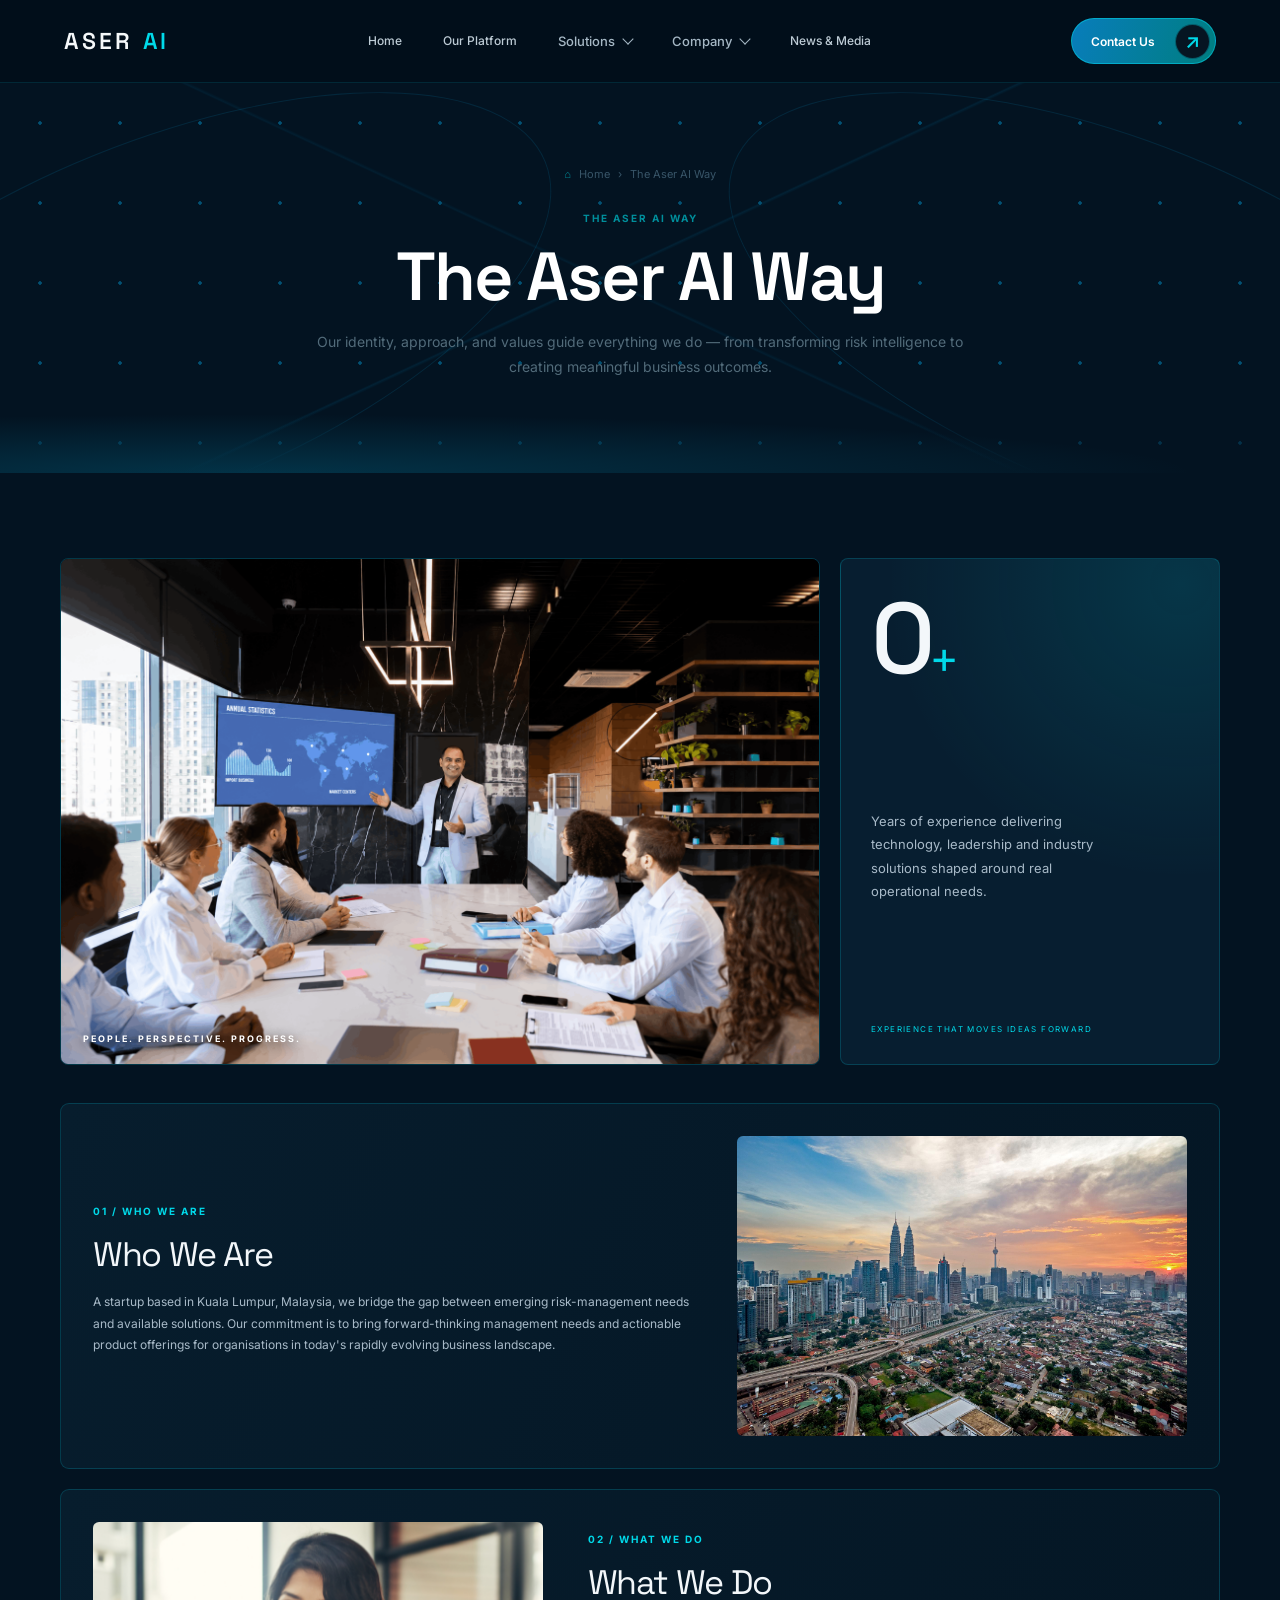
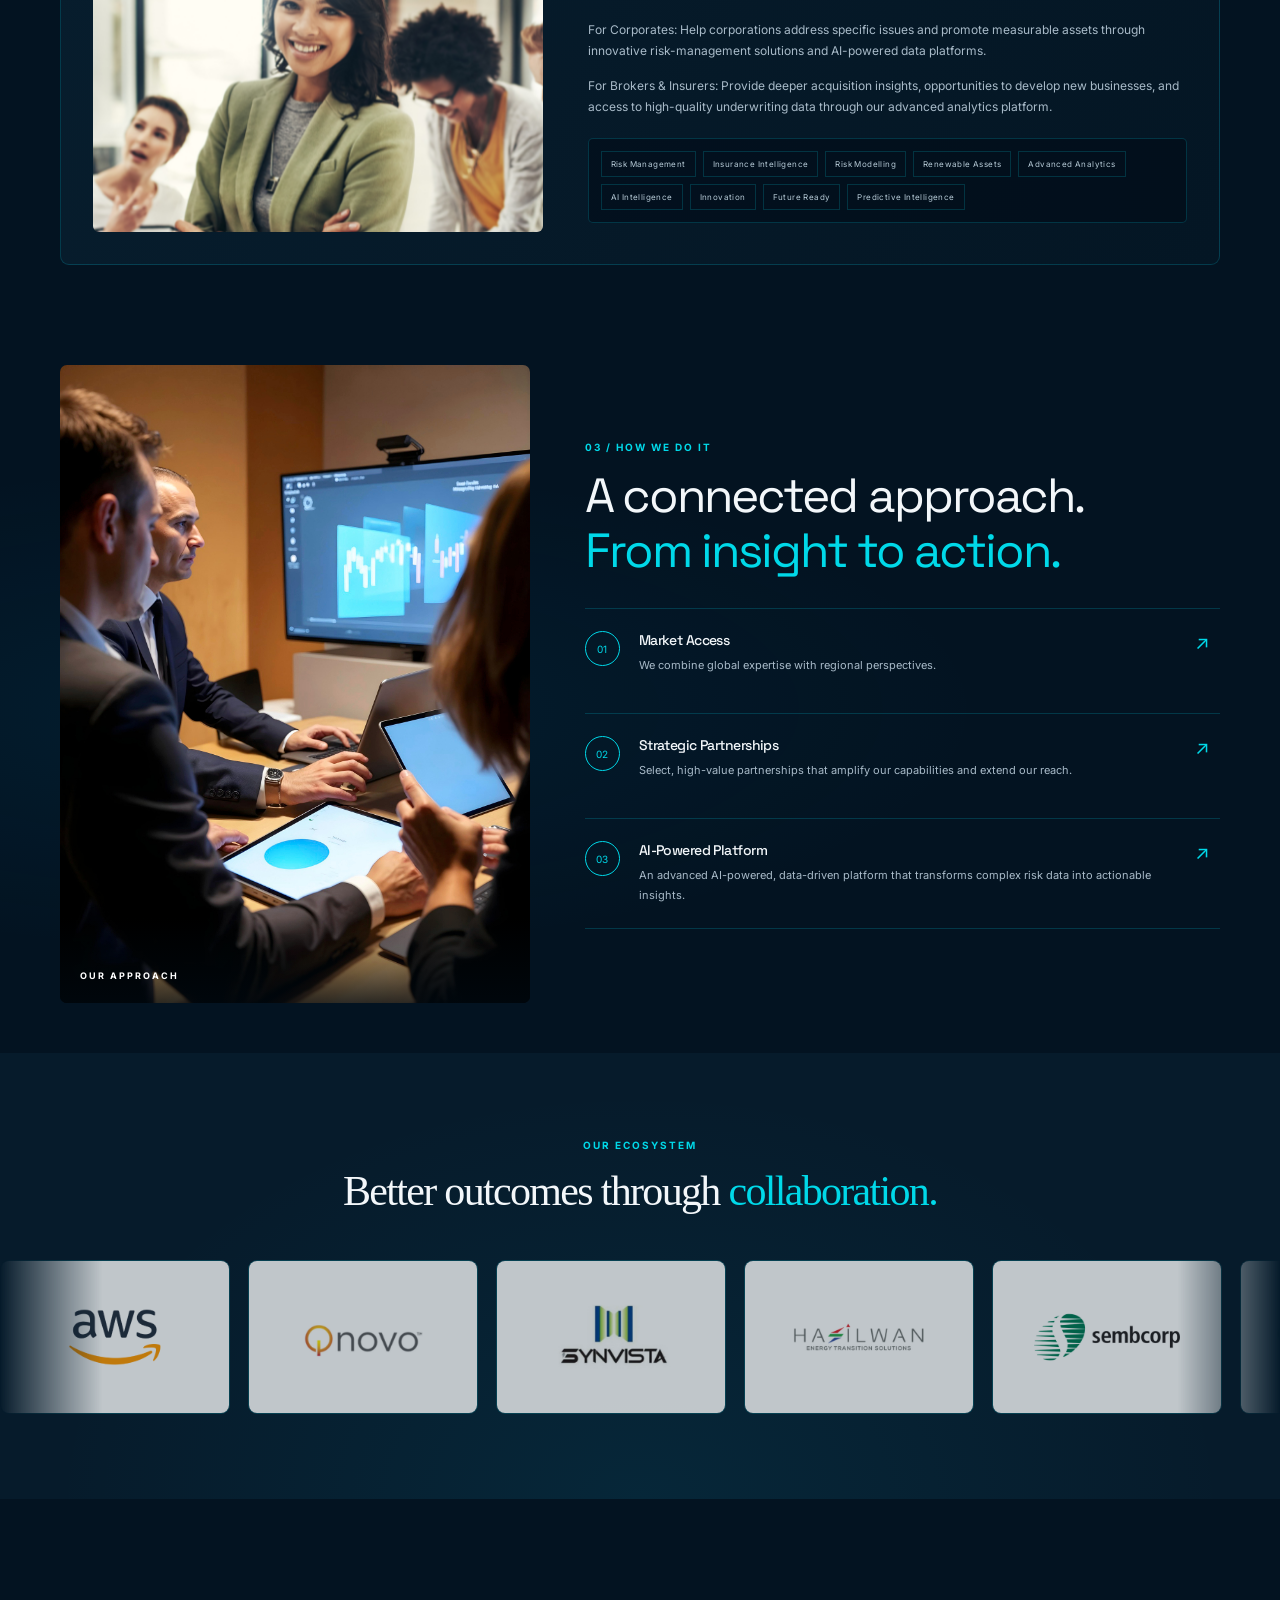
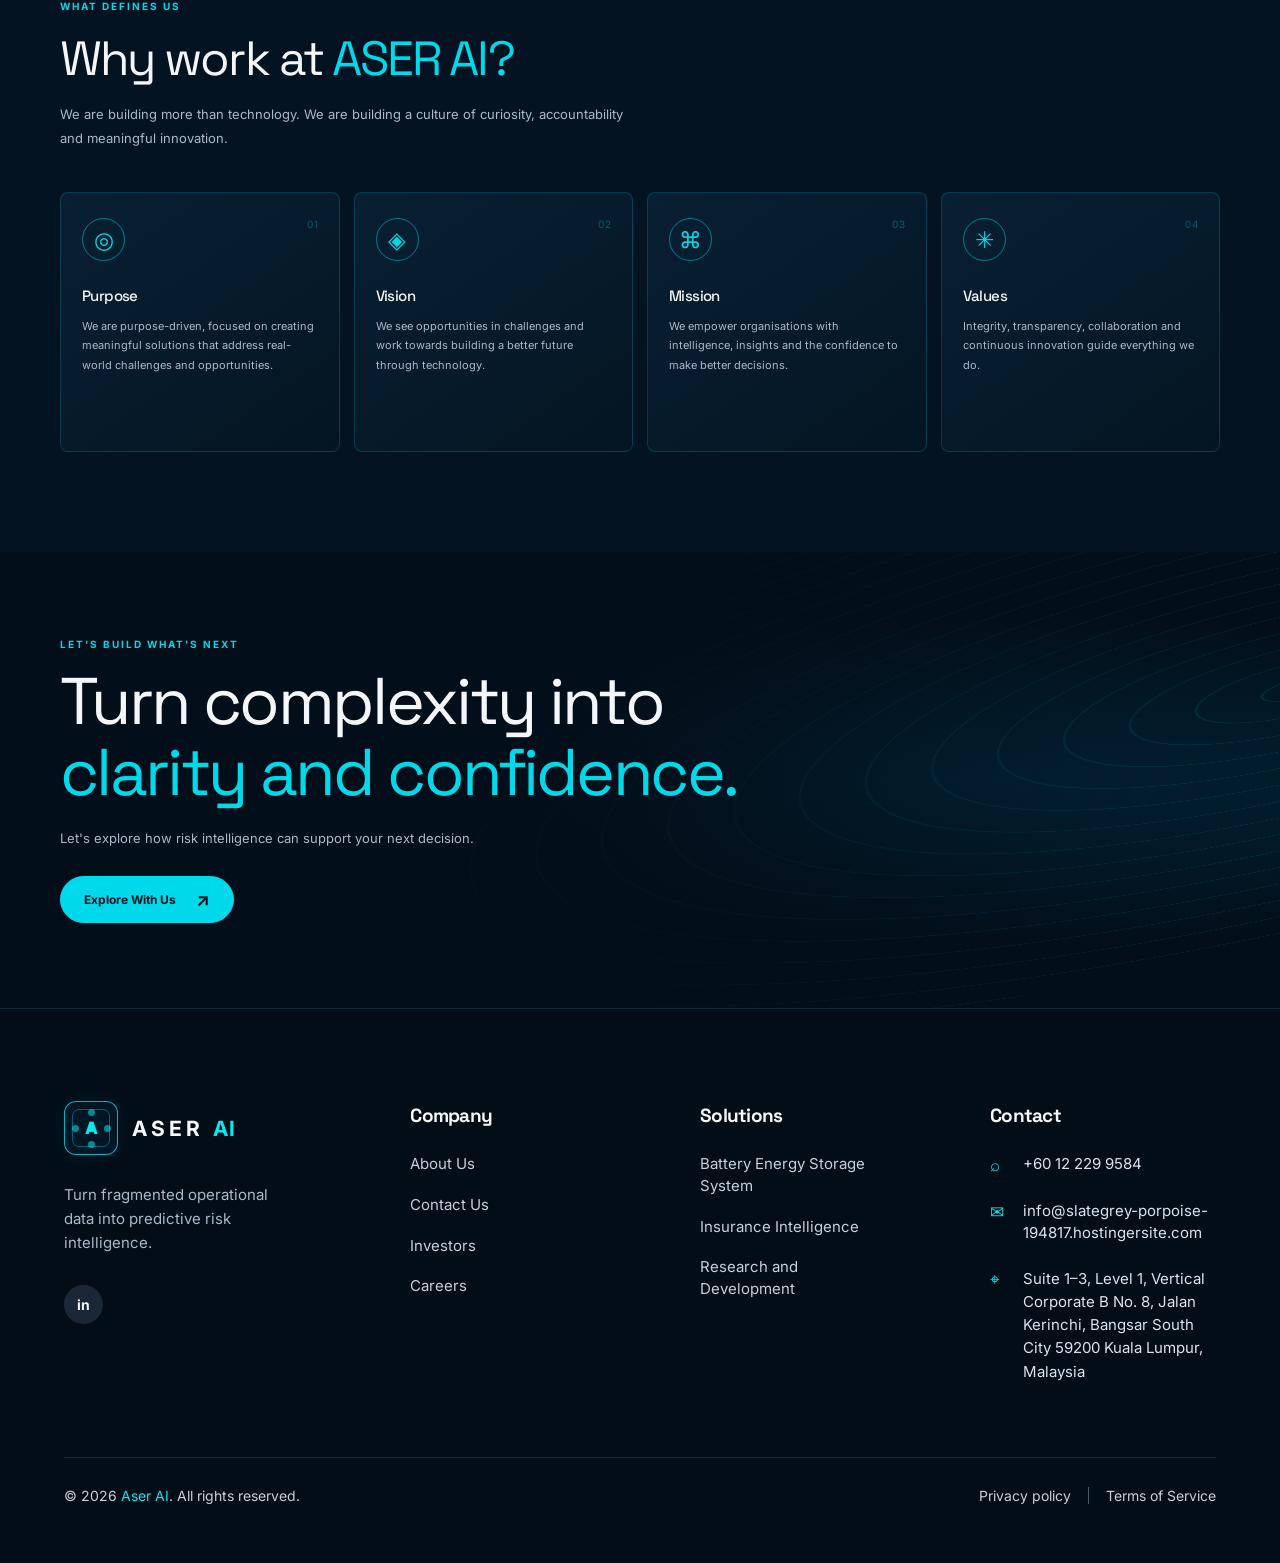
==== commit 5969e53f: "create new page about us with images" ====
--- a/about-us.html
+++ b/about-us.html
@@ -146,7 +146,6 @@
             <div class="way-hero-bottom-wave"></div>
         </section>
 
-
         <!-- EXPERIENCE INTRO -->
         <section class="way-introduction">
             <div class="way-container">
@@ -154,8 +153,7 @@
                 <div class="way-experience-grid">
 
                     <div class="way-main-image way-reveal">
-                        <img src="./assets/images/company-team-meeting.jpg"
-                            alt="Aser AI team collaborating in a meeting">
+                        <img src="./assets/images/aboutAser/aserAbout4.png" alt="Aser AI team collaborating in a meeting">
                         <span class="way-image-caption">PEOPLE. PERSPECTIVE. PROGRESS.</span>
                     </div>
 
@@ -196,7 +194,7 @@
                     </div>
 
                     <div class="way-story-image">
-                        <img src="./assets/images/company-kuala-lumpur.jpg" alt="Kuala Lumpur city skyline">
+                        <img src="./assets/images/aboutAser/aserAbout1.jpg" alt="Kuala Lumpur city skyline">
                     </div>
 
                 </article>
@@ -206,7 +204,7 @@
                 <article class="way-story-card way-what-card way-reveal">
 
                     <div class="way-story-image">
-                        <img src="./assets/images/company-what-we-do.jpg" alt="Professionals working together">
+                        <img src="./assets/images/aboutAser/aserAbout2.png" alt="Professionals working together">
                     </div>
 
                     <div class="way-story-content">
@@ -246,7 +244,6 @@
             </div>
         </section>
 
-
         <!-- HOW WE DO IT -->
         <section class="way-approach">
             <div class="way-container">
@@ -254,7 +251,7 @@
                 <div class="way-approach-grid">
 
                     <div class="way-approach-image way-reveal">
-                        <img src="./assets/images/company-approach.jpg" alt="Team discussing business strategy">
+                        <img src="./assets/images/aboutAser/aserAbout3.jpg" alt="Team discussing business strategy">
                         <div class="way-image-overlay">
                             <span>OUR APPROACH</span>
                         </div>
@@ -319,9 +316,9 @@
             </div>
         </section>
 
-
         <!-- PARTNERS -->
         <section class="way-partners">
+
             <div class="way-container">
 
                 <div class="way-partners-heading way-reveal">
@@ -331,29 +328,102 @@
                     </h2>
                 </div>
 
-                <div class="way-partner-grid">
-
-                    <div class="way-partner way-reveal">
-                        <img src="./assets/images/logo-aws.svg" alt="AWS">
-                    </div>
-
-                    <div class="way-partner way-reveal">
-                        <img src="./assets/images/logo-general.jpg" alt="General">
-                    </div>
-
-                    <div class="way-partner way-reveal">
-                        <img src="./assets/images/logo-the-hive.png" alt="The Hive">
-                    </div>
-
-                    <div class="way-partner way-reveal">
-                        <img src="./assets/images/logo-synvista.png" alt="Synvista">
-                    </div>
-
-                </div>
-
-            </div>
+            </div>
+
+            <div class="way-marquee">
+                <div class="way-marquee-track">
+
+                    <!-- Original logos -->
+                    <div class="way-marquee-group">
+                        <div class="way-partner">
+                            <img src="./assets/images/logos/1.png" alt="AWS">
+                        </div>
+
+                        <div class="way-partner">
+                            <img src="./assets/images/logos/2.png" alt="General">
+                        </div>
+
+                        <div class="way-partner">
+                            <img src="./assets/images/logos/3.png" alt="The Hive">
+                        </div>
+
+                        <div class="way-partner">
+                            <img src="./assets/images/logos/4.png" alt="Synvista">
+                        </div>
+                        <div class="way-partner">
+                            <img src="./assets/images/logos/5.png" alt="Synvista">
+                        </div>
+                        <div class="way-partner">
+                            <img src="./assets/images/logos/6.png" alt="Synvista">
+                        </div>
+                        <div class="way-partner">
+                            <img src="./assets/images/logos/7.png" alt="Synvista">
+                        </div>
+                        <div class="way-partner">
+                            <img src="./assets/images/logos/8.png" alt="Synvista">
+                        </div>
+                        <div class="way-partner">
+                            <img src="./assets/images/logos/9.png" alt="Synvista">
+                        </div>
+                        <div class="way-partner">
+                            <img src="./assets/images/logos/10.png" alt="Synvista">
+                        </div>
+                        <div class="way-partner">
+                            <img src="./assets/images/logos/11.png" alt="Synvista">
+                        </div>
+                        <div class="way-partner">
+                            <img src="./assets/images/logos/12.png" alt="Synvista">
+                        </div>
+                    </div>
+
+                    <!-- Duplicate for seamless loop -->
+                    <div class="way-marquee-group" aria-hidden="true">
+                        <div class="way-partner">
+                            <img src="./assets/images/logos/1.png" alt="AWS">
+                        </div>
+
+                        <div class="way-partner">
+                            <img src="./assets/images/logos/2.png" alt="General">
+                        </div>
+
+                        <div class="way-partner">
+                            <img src="./assets/images/logos/3.png" alt="The Hive">
+                        </div>
+
+                        <div class="way-partner">
+                            <img src="./assets/images/logos/4.png" alt="Synvista">
+                        </div>
+                        <div class="way-partner">
+                            <img src="./assets/images/logos/5.png" alt="Synvista">
+                        </div>
+                        <div class="way-partner">
+                            <img src="./assets/images/logos/6.png" alt="Synvista">
+                        </div>
+                        <div class="way-partner">
+                            <img src="./assets/images/logos/7.png" alt="Synvista">
+                        </div>
+                        <div class="way-partner">
+                            <img src="./assets/images/logos/8.png" alt="Synvista">
+                        </div>
+                        <div class="way-partner">
+                            <img src="./assets/images/logos/9.png" alt="Synvista">
+                        </div>
+                        <div class="way-partner">
+                            <img src="./assets/images/logos/10.png" alt="Synvista">
+                        </div>
+                        <div class="way-partner">
+                            <img src="./assets/images/logos/11.png" alt="Synvista">
+                        </div>
+                        <div class="way-partner">
+                            <img src="./assets/images/logos/12.png" alt="Synvista">
+                        </div>
+                    </div>
+
+                </div>
+
+            </div>
+
         </section>
-
 
         <!-- VALUES -->
         <section class="way-values">
@@ -418,7 +488,6 @@
 
             </div>
         </section>
-
 
         <!-- CTA -->
         <section class="way-cta">
--- a/style/main.css
+++ b/style/main.css
@@ -3,6 +3,7 @@
    One stylesheet for every page. Responsive rules live in
    ./responsive.css and are loaded after this file.
 ========================================================= */
+
 :root {
     --aser-font-body: "Inter", Arial, sans-serif;
     --aser-font-heading: "Space Grotesk", "Inter", sans-serif;
@@ -9975,13 +9976,14 @@
 
 .way-story-image {
     min-width: 0;
-    height: 210px;
+    height: 300px;
     overflow: hidden;
     border-radius: 6px;
 }
 
 .way-story-image img {
     transition: transform .7s ease;
+    object-position: center 30%;
 }
 
 .way-story-card:hover .way-story-image img {
@@ -10019,7 +10021,7 @@
 /* APPROACH */
 
 .way-approach {
-    padding: 95px 0;
+    padding: 0 0 50px 0;
     background:
         radial-gradient(ellipse at 20% 50%, rgba(0, 119, 169, .1), transparent 50%),
         var(--way-bg);
@@ -10175,7 +10177,7 @@
 
 .way-partner img {
     width: auto;
-    max-width: 85%;
+    max-width: 100%;
     max-height: 52px;
     object-fit: contain;
 }
@@ -10593,4 +10595,169 @@
 .company-way-page.way-motion-ready .way-reveal.is-visible {
     opacity: 1;
     transform: translateY(0);
+}
+
+/* =========================================
+   PARTNERS — INFINITE MARQUEE
+========================================= */
+
+.way-partners {
+    padding: 85px 0 !important;
+    overflow: hidden;
+    background:
+        radial-gradient(ellipse at 50% 100%,
+            rgba(0, 180, 220, .08),
+            transparent 65%),
+        #061b2b;
+}
+
+.way-partners-heading {
+    margin-bottom: 45px;
+    text-align: center;
+}
+
+.way-partners-heading h2 {
+    margin: 0;
+    color: var(--way-white);
+    font-family: "Playfair Display", serif;
+    font-size: clamp(28px, 4vw, 42px);
+    font-weight: 400;
+}
+
+.way-marquee {
+    width: 100%;
+    overflow: hidden;
+    position: relative;
+
+    mask-image: linear-gradient(to right,
+            transparent,
+            black 8%,
+            black 92%,
+            transparent);
+    -webkit-mask-image: linear-gradient(to right,
+            transparent,
+            black 8%,
+            black 92%,
+            transparent);
+}
+
+.way-marquee-track {
+    display: flex;
+    width: max-content;
+    animation: wayLogoMarquee 28s linear infinite;
+    will-change: transform;
+}
+
+.way-marquee-group {
+    display: flex;
+    align-items: center;
+    gap: 18px;
+    padding-right: 18px;
+}
+
+.way-partner {
+    width: 230px;
+    height: 100%;
+    flex: 0 0 230px;
+    display: flex;
+    align-items: center;
+    justify-content: center;
+    padding: 0px;
+    border-radius: 10px;
+    overflow: hidden;
+    border: 1px solid rgba(0, 217, 233, .18);
+    border-radius: 9px;
+    background: rgba(8, 32, 49, .8);
+    transition:
+        border-color .35s ease,
+        background .35s ease,
+        transform .35s ease;
+}
+
+.way-partner img {
+    display: block;
+    width: auto;
+    max-width: 100%;
+    max-height: 100%;
+    object-fit: contain;
+    /* filter: grayscale(100%); */
+    opacity: .75;
+
+    transition:
+        filter .35s ease,
+        opacity .35s ease,
+        transform .35s ease;
+}
+
+.way-partner:hover {
+    border-color: var(--way-cyan);
+    background: rgba(0, 217, 233, .07);
+    transform: translateY(-4px);
+}
+
+.way-partner:hover img {
+    filter: grayscale(0%);
+    opacity: 1;
+    transform: scale(1.06);
+}
+
+.way-marquee:hover .way-marquee-track {
+    animation-play-state: paused;
+}
+
+@keyframes wayLogoMarquee {
+    from {
+        transform: translateX(0);
+    }
+
+    to {
+        transform: translateX(-50%);
+    }
+}
+
+/* Tablet */
+@media (max-width: 768px) {
+    .way-partners {
+        padding: 65px 0 !important;
+    }
+
+    .way-partners-heading {
+        margin-bottom: 32px;
+    }
+
+    .way-partner {
+        width: 180px;
+        height: 95px;
+        flex-basis: 180px;
+        padding: 18px;
+    }
+
+    .way-marquee-track {
+        animation-duration: 23s;
+    }
+}
+
+/* Mobile */
+@media (max-width: 480px) {
+    .way-partner {
+        width: 150px;
+        height: 85px;
+        flex-basis: 150px;
+    }
+
+    .way-marquee-group {
+        gap: 12px;
+        padding-right: 12px;
+    }
+
+    .way-marquee-track {
+        animation-duration: 19s;
+    }
+}
+
+/* Accessibility */
+@media (prefers-reduced-motion: reduce) {
+    .way-marquee-track {
+        animation: none;
+    }
 }
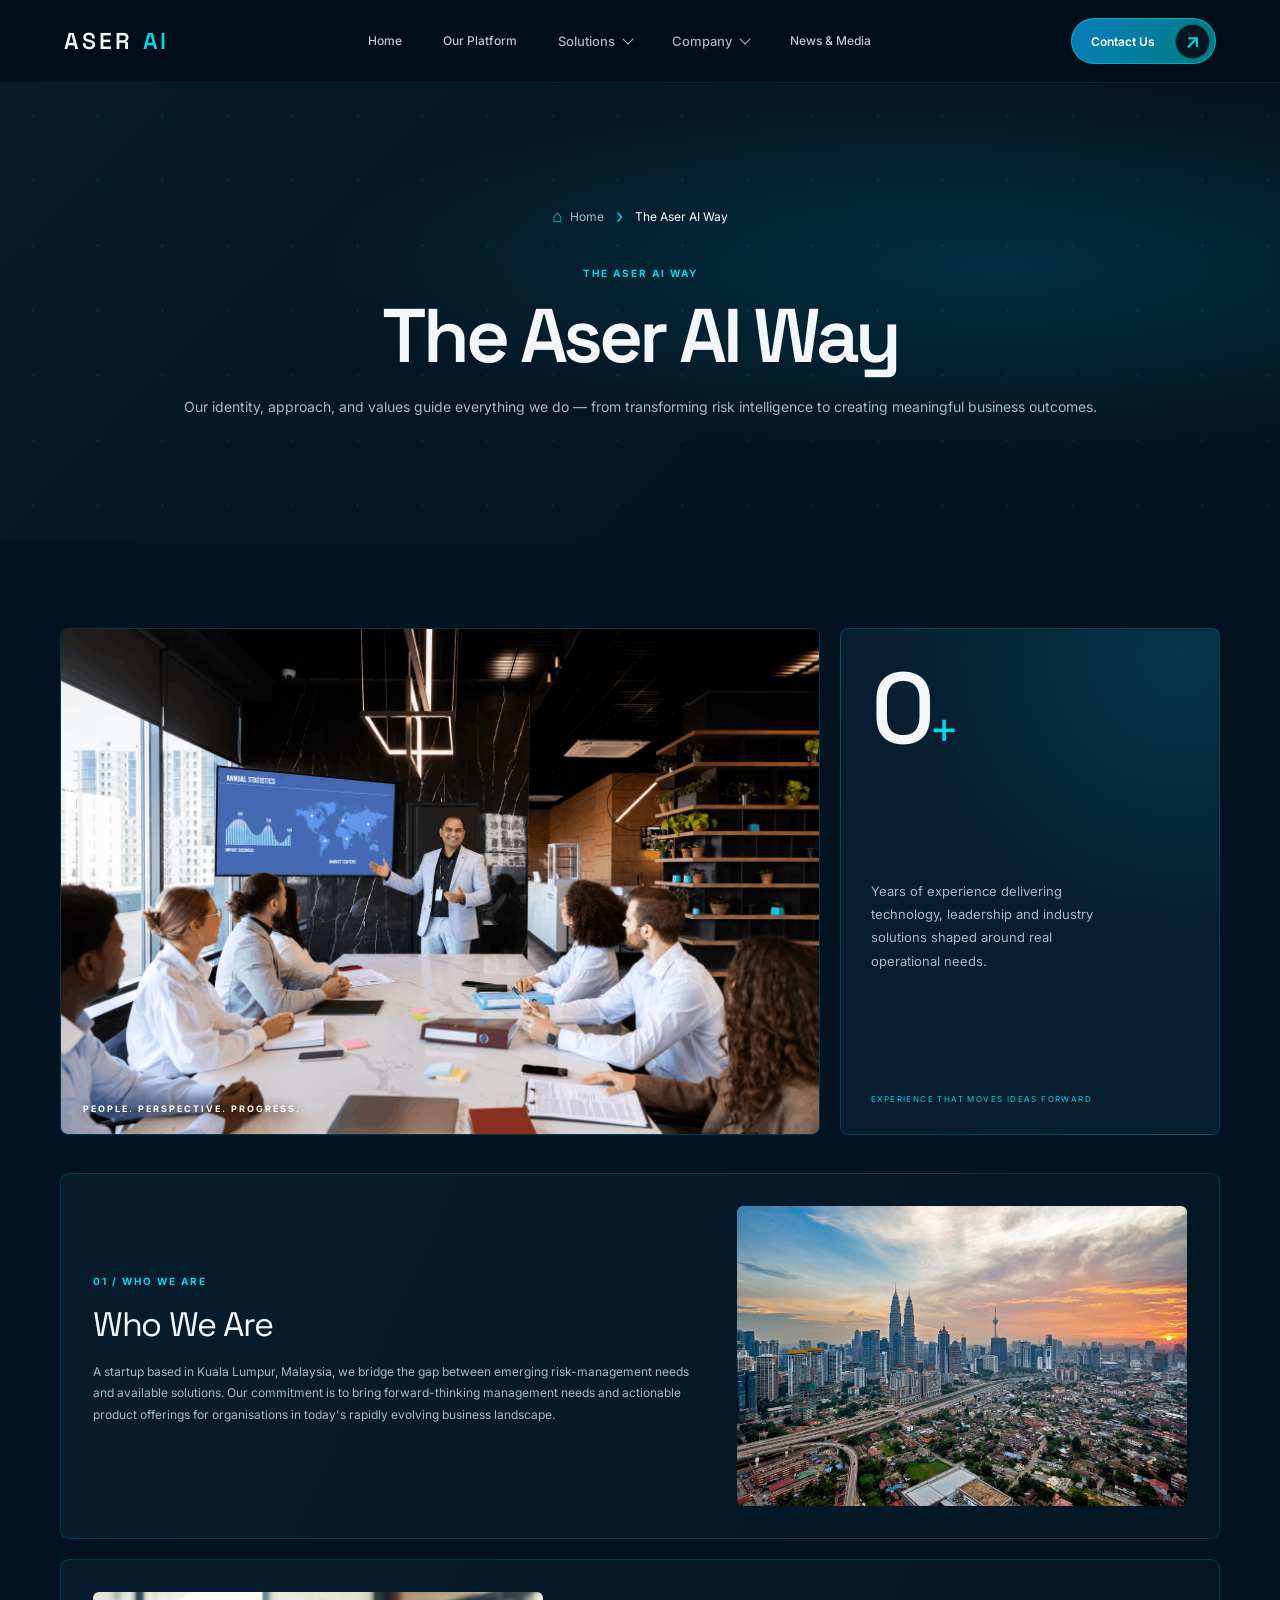
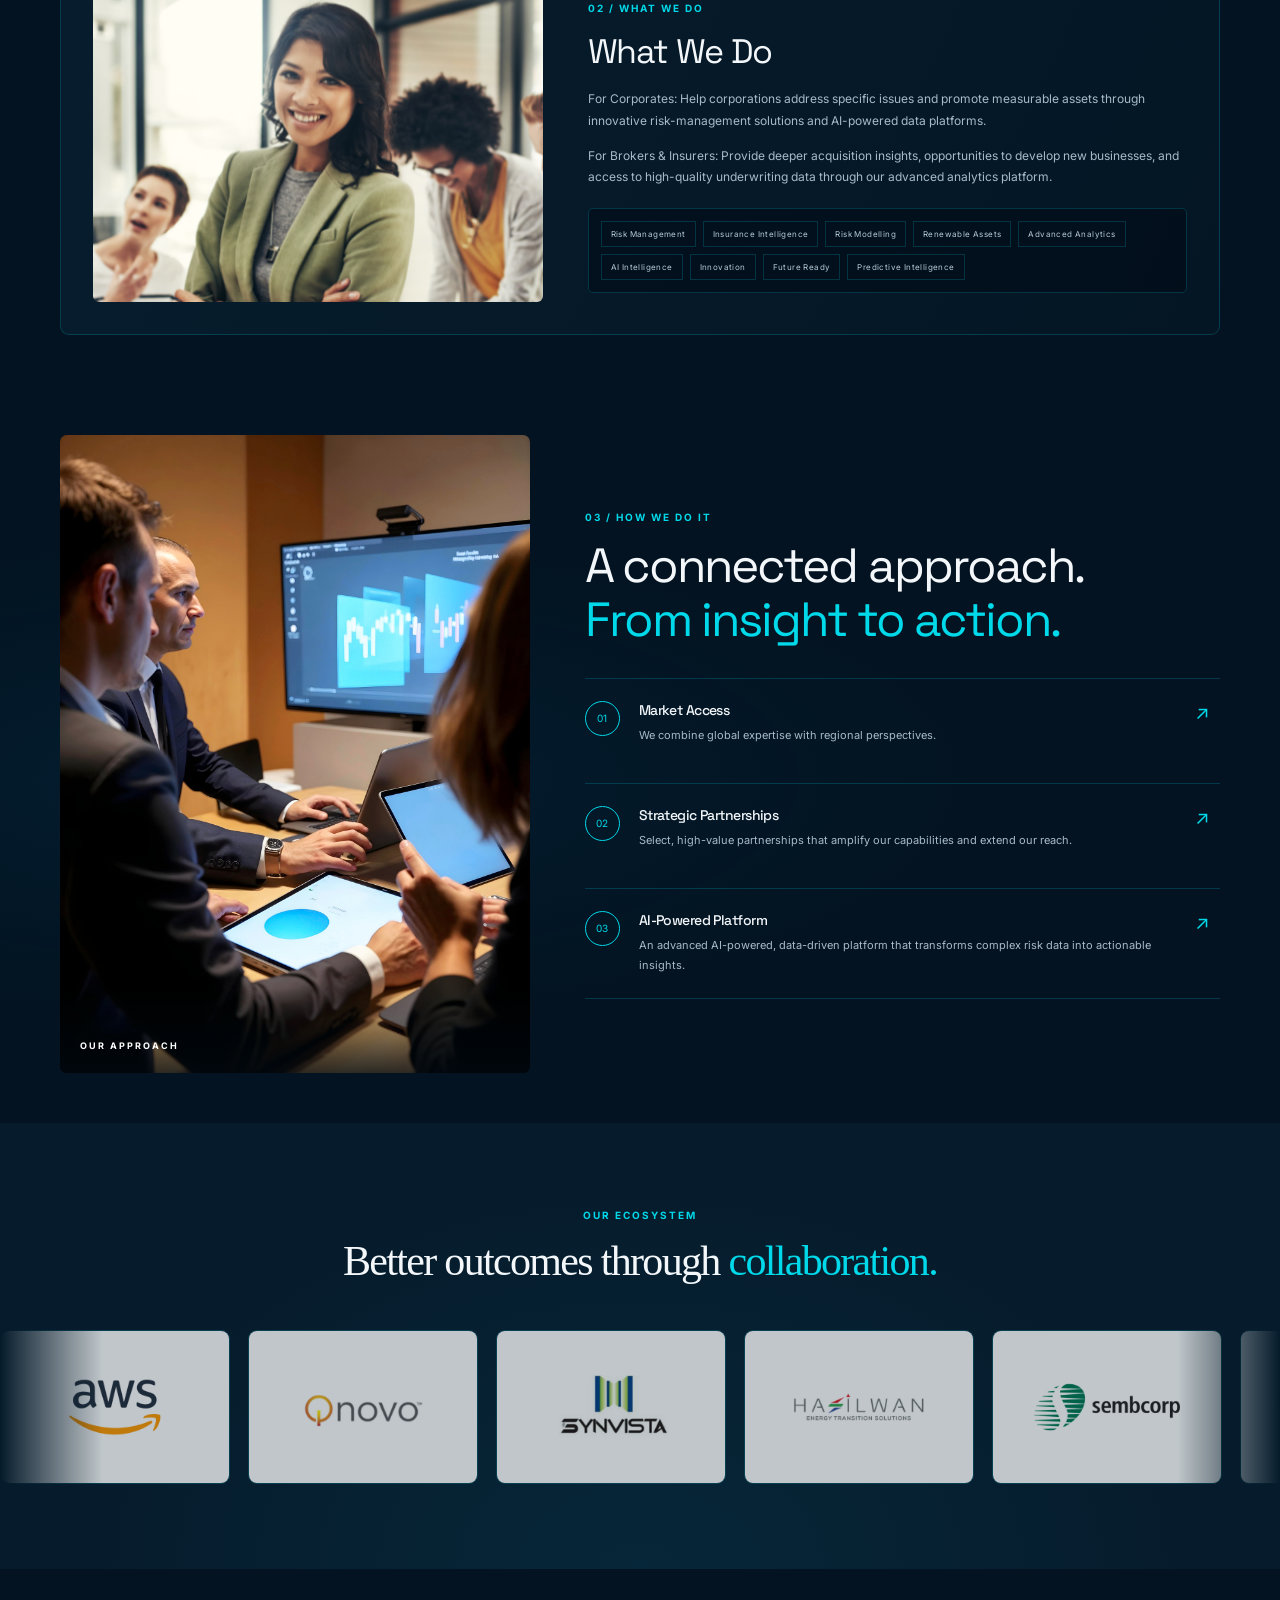
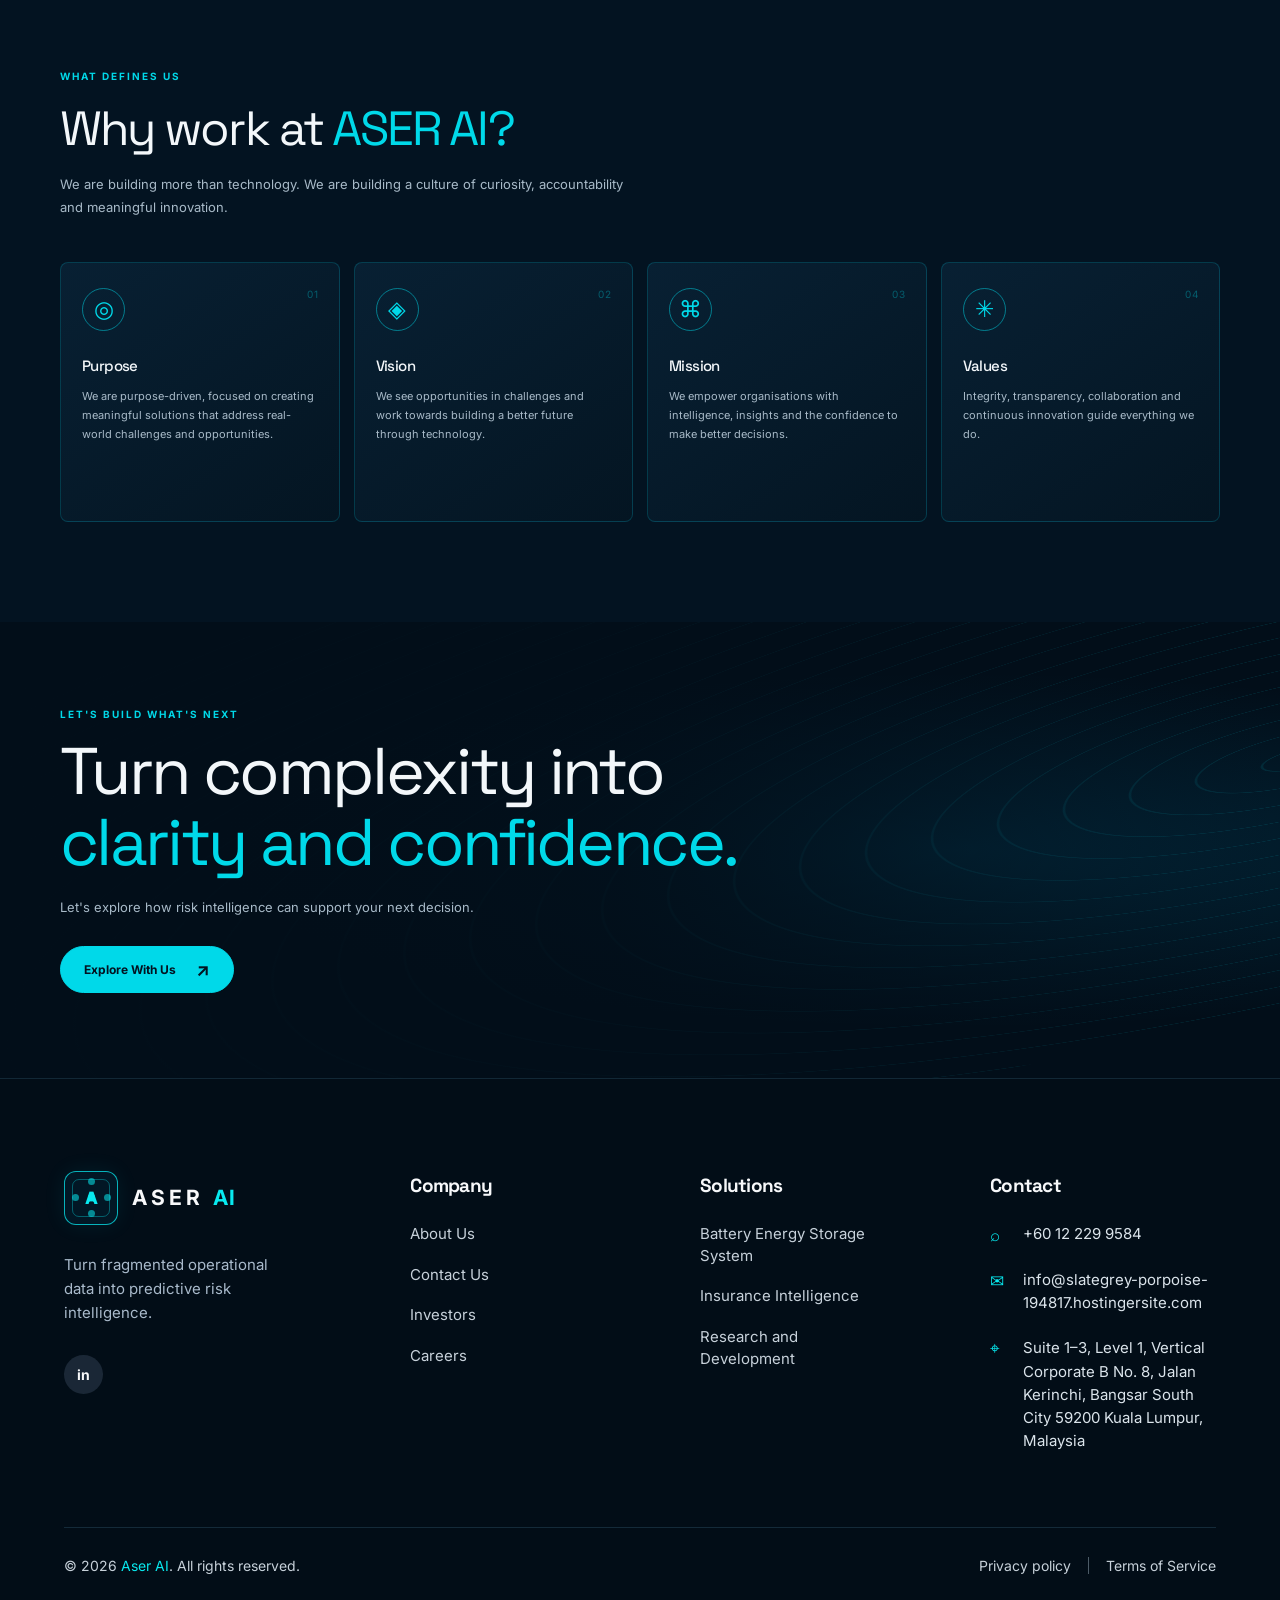
==== commit 9250486b: "add new pages career and team" ====
--- a/about-us.html
+++ b/about-us.html
@@ -73,15 +73,15 @@
                         The Aser AI Way
                     </a>
 
-                    <a href="./team">
+                    <a href="./team.html">
                         Our Leadership
                     </a>
 
-                    <a href="./careers">
+                    <a href="./careers.html">
                         Careers
                     </a>
 
-                    <a href="./investors">
+                    <a href="./investors.html">
                         Investors
                     </a>
 
@@ -115,35 +115,44 @@
 
     </header>
 
-    <main class="company-way-page">
-
-        <!-- HERO -->
-        <section class="way-hero">
-            <div class="way-hero-bg">
-                <div class="way-network"></div>
-                <div class="way-orbit way-orbit-one"></div>
-                <div class="way-orbit way-orbit-two"></div>
-            </div>
-
-            <div class="way-hero-content">
-                <div class="way-breadcrumb">
-                    <span>⌂</span> Home <span>›</span> The Aser AI Way
-                </div>
-
-                <span class="way-eyebrow">THE ASER AI WAY</span>
-
-                <h1>
-                    The Aser AI Way
-                </h1>
-
-                <p>
-                    Our identity, approach, and values guide everything we do —
-                    from transforming risk intelligence to creating meaningful
-                    business outcomes.
-                </p>
-            </div>
-
-            <div class="way-hero-bottom-wave"></div>
+    <main class="company-way-page aser-team-page">
+        
+        <!-- TEAM HERO -->
+        <section class="team-intro">
+
+            <div class="team-intro-glow"></div>
+
+            <div class="team-container">
+
+                <div class="team-hero-content">
+
+                    <div class="team-breadcrumb">
+                        <a href="./index.html">
+                            <span>⌂</span> Home
+                        </a>
+                        <span class="breadcrumb-arrow">›</span>
+                        <span class="current-page">The Aser AI Way</span>
+                    </div>
+
+                    <span class="team-eyebrow">
+                        THE ASER AI WAY
+                    </span>
+
+                    <h1>
+                        The Aser AI Way
+                    </h1>
+
+                    <p class="team-intro-description">
+                        Our identity, approach, and values guide everything we do — from transforming risk intelligence
+                        to creating meaningful business outcomes.
+                    </p>
+
+                </div>
+
+                <div class="team-intro-line"></div>
+
+            </div>
+
         </section>
 
         <!-- EXPERIENCE INTRO -->
@@ -153,7 +162,8 @@
                 <div class="way-experience-grid">
 
                     <div class="way-main-image way-reveal">
-                        <img src="./assets/images/aboutAser/aserAbout4.png" alt="Aser AI team collaborating in a meeting">
+                        <img src="./assets/images/aboutAser/aserAbout4.png"
+                            alt="Aser AI team collaborating in a meeting">
                         <span class="way-image-caption">PEOPLE. PERSPECTIVE. PROGRESS.</span>
                     </div>
 
--- a/style/main.css
+++ b/style/main.css
@@ -9748,15 +9748,32 @@
 
 .way-hero {
     min-height: 390px;
+    position: relative;
     display: flex;
     align-items: center;
     justify-content: center;
     overflow: hidden;
     isolation: isolate;
-    /* background:
-        radial-gradient(ellipse at 50% 70%, rgba(0, 175, 219, .18), transparent 55%),
-        linear-gradient(180deg, #f1f8fc 0%, #dcecf7 100%); */
-    color: #031321;
+
+    background:
+        radial-gradient(
+            ellipse at 50% 65%,
+            rgba(0, 185, 220, .16),
+            transparent 55%
+        ),
+        radial-gradient(
+            ellipse at 85% 20%,
+            rgba(0, 217, 233, .08),
+            transparent 40%
+        ),
+        linear-gradient(
+            135deg,
+            #061c2c 0%,
+            #031321 65%,
+            #041827 100%
+        );
+
+    color: #f3f7fa;
 }
 
 .way-hero-bg {
@@ -9804,7 +9821,7 @@
 }
 
 .way-hero-content {
-    width: min(850px, calc(100% - 40px));
+    /* width: min(850px, calc(100% - 40px)); */
     padding: 80px 0 90px;
     text-align: center;
 }
@@ -10760,4 +10777,1269 @@
     .way-marquee-track {
         animation: none;
     }
-}+}
+
+
+/* =========================================================
+   ASER AI — TEAM PAGE
+   Scoped styles — shared header and footer remain untouched
+========================================================= */
+
+.aser-team-page {
+    --team-bg: #031321;
+    --team-bg-light: #061b2b;
+    --team-panel: #082033;
+    --team-cyan: #00d9e9;
+    --team-white: #f3f7fa;
+    --team-muted: #a7bac8;
+    --team-line: rgba(0, 217, 233, .19);
+
+    width: 100%;
+    overflow: hidden;
+    background: var(--team-bg);
+    color: var(--team-white);
+    font-family: var(--aser-font-body, "Inter", sans-serif);
+}
+
+.aser-team-page *,
+.aser-team-page *::before,
+.aser-team-page *::after {
+    box-sizing: border-box;
+}
+
+.aser-team-page h1,
+.aser-team-page h2,
+.aser-team-page h3,
+.aser-team-page h4,
+.aser-team-page p {
+    margin-top: 0;
+}
+
+.aser-team-page img {
+    display: block;
+    width: 100%;
+    height: 100%;
+    object-fit: cover;
+}
+
+.aser-team-page h1 span,
+.aser-team-page h2 span {
+    color: var(--team-cyan);
+}
+
+.aser-team-page .team-container {
+    width: min(1160px, calc(100% - 2 * clamp(24px, 5vw, 64px)));
+    margin-inline: auto;
+}
+
+.aser-team-page .team-eyebrow {
+    display: block;
+    margin-bottom: 15px;
+    color: var(--team-cyan);
+    font-size: 10px;
+    font-weight: 700;
+    letter-spacing: 2px;
+    line-height: 1.5;
+    text-transform: uppercase;
+}
+
+/* HERO */
+
+.aser-team-page .team-intro {
+    min-height: 440px;
+    position: relative;
+    display: flex;
+    align-items: center;
+    overflow: hidden;
+    isolation: isolate;
+    padding-top: 76px;
+    background:
+        radial-gradient(
+            ellipse at 78% 40%,
+            rgba(0, 185, 220, .17),
+            transparent 48%
+        ),
+        linear-gradient(135deg, #061c2c 0%, #031321 68%);
+}
+
+/* .aser-team-page .team-intro::before {
+    content: "LEADERSHIP";
+    position: absolute;
+    right: -18px;
+    bottom: -48px;
+    z-index: -1;
+    color: rgba(255, 255, 255, .025);
+    font-family: var(--aser-font-heading, "Space Grotesk", sans-serif);
+    font-size: clamp(100px, 17vw, 220px);
+    font-weight: 700;
+    letter-spacing: -.08em;
+    line-height: 1;
+    white-space: nowrap;
+    pointer-events: none;
+} */
+
+.aser-team-page .team-intro-glow {
+    position: absolute;
+    inset: 0;
+    z-index: -1;
+    background-image:
+        radial-gradient(circle, rgba(0, 217, 233, .65) 1px, transparent 2px);
+    background-size: 65px 65px;
+    opacity: .11;
+    animation: teamIntroDrift 24s linear infinite;
+    pointer-events: none;
+}
+
+@keyframes teamIntroDrift {
+    to {
+        background-position: 130px -130px;
+    }
+}
+
+.aser-team-page .team-intro .team-container {
+    padding-top: 45px;
+    padding-bottom: 65px;
+    text-align: center;
+}
+
+/* .aser-team-page .team-hero-content {
+    max-width: 900px;
+} */
+
+.aser-team-page .team-breadcrumb {
+    display: flex;
+    align-items: center;
+    gap: 12px;
+    margin-bottom: 38px;
+    color: var(--team-muted);
+    font-size: 12px;
+    justify-content: center;
+}
+
+.aser-team-page .team-breadcrumb a {
+    display: inline-flex;
+    align-items: center;
+    gap: 7px;
+    color: var(--team-muted);
+    text-decoration: none;
+    transition: color .25s ease;
+}
+
+.aser-team-page .team-breadcrumb a:hover {
+    color: var(--team-cyan);
+}
+
+.aser-team-page .team-breadcrumb a span,
+.aser-team-page .breadcrumb-arrow {
+    color: var(--team-cyan);
+}
+
+.aser-team-page .team-breadcrumb a span {
+    font-size: 17px;
+}
+
+.aser-team-page .breadcrumb-arrow {
+    font-size: 20px;
+}
+
+.aser-team-page .current-page {
+    color: #fff;
+}
+
+.aser-team-page .team-intro h1 {
+    /* max-width: 850px; */
+    margin-bottom: 18px;
+    color: var(--team-white);
+    font-family: var(--aser-font-heading, "Space Grotesk", sans-serif);
+    font-size: clamp(48px, 6.2vw, 76px);
+    font-weight: 600;
+    letter-spacing: -.055em;
+    line-height: 1.05;
+}
+
+.aser-team-page .team-intro-description {
+    /* max-width: 570px; */
+    margin-bottom: 0;
+    color: var(--team-muted);
+    font-size: 14px;
+    line-height: 1.85;
+}
+
+.aser-team-page .team-intro-line {
+    /* width: 100%;
+    height: 1px; */
+    margin-top: 58px;
+    /* background: linear-gradient(
+        90deg,
+        var(--team-cyan),
+        rgba(0, 217, 233, .1),
+        transparent
+    ); */
+}
+
+/* LEADERSHIP INTRO */
+
+.aser-team-page .team-leadership {
+    padding: clamp(70px, 8vw, 100px) 0 clamp(80px, 9vw, 110px);
+    background: var(--team-bg);
+}
+
+.aser-team-page .team-section-heading {
+    display: flex;
+    align-items: end;
+    justify-content: space-between;
+    gap: 45px;
+    margin-bottom: 48px;
+}
+
+.aser-team-page .team-section-heading h2 {
+    max-width: 650px;
+    margin-bottom: 0;
+    color: var(--team-white);
+    font-family: "Playfair Display", Georgia, serif;
+    font-size: clamp(34px, 4.2vw, 52px);
+    font-weight: 400;
+    letter-spacing: -.035em;
+    line-height: 1.13;
+}
+
+.aser-team-page .team-section-heading > p {
+    max-width: 340px;
+    margin-bottom: 4px;
+    color: var(--team-muted);
+    font-size: 12px;
+    line-height: 1.85;
+}
+
+/* TEAM MEMBER ROWS */
+
+.aser-team-page .team-member {
+    position: relative;
+    display: grid;
+    grid-template-columns: minmax(260px, .72fr) minmax(0, 1.28fr);
+    align-items: center;
+    gap: clamp(42px, 7vw, 100px);
+    padding: 52px clamp(10px, 3vw, 38px);
+    border-top: 1px solid var(--team-line);
+}
+
+.aser-team-page .team-member:last-child {
+    border-bottom: 1px solid var(--team-line);
+}
+
+.aser-team-page .team-member::before {
+    content: "";
+    position: absolute;
+    top: -1px;
+    left: 0;
+    width: 0;
+    height: 1px;
+    background: var(--team-cyan);
+    transition: width .65s ease;
+}
+
+.aser-team-page .team-member:hover::before {
+    width: 100%;
+}
+
+.aser-team-page .team-member-profile {
+    width: 100%;
+    max-width: 340px;
+    margin-inline: auto;
+    text-align: center;
+}
+
+.aser-team-page .team-member-image {
+    position: relative;
+    width: 100%;
+    height: 350px;
+    overflow: hidden;
+    border: 1px solid rgba(0, 217, 233, .25);
+    border-radius: 5px;
+    background: var(--team-panel);
+}
+
+.aser-team-page .team-member-image::after {
+    content: "";
+    position: absolute;
+    inset: 45% 0 0;
+    background: linear-gradient(transparent, rgba(0, 8, 18, .22));
+    pointer-events: none;
+}
+
+.aser-team-page .team-member-image img {
+    object-position: center 35%;
+    transition: transform .8s cubic-bezier(.2, .7, .2, 1);
+}
+
+.aser-team-page .team-member:hover .team-member-image img {
+    transform: scale(1.04);
+}
+
+.aser-team-page .team-member-identity {
+    padding-top: 17px;
+}
+
+.aser-team-page .team-member-identity h3 {
+    margin-bottom: 5px;
+    color: var(--team-cyan);
+    font-family: var(--aser-font-heading, "Space Grotesk", sans-serif);
+    font-size: 19px;
+    font-weight: 600;
+    line-height: 1.35;
+}
+
+.aser-team-page .team-member-identity span {
+    color: var(--team-muted);
+    font-size: 11px;
+    line-height: 1.65;
+}
+
+.aser-team-page .team-member-details {
+    width: 100%;
+    max-width: 680px;
+}
+
+.aser-team-page .team-role-label {
+    display: inline-block;
+    margin-bottom: 16px;
+    color: var(--team-cyan);
+    font-size: 9px;
+    font-weight: 700;
+    letter-spacing: 1.7px;
+    line-height: 1.5;
+}
+
+.aser-team-page .team-member-bio {
+    margin-bottom: 22px;
+    color: #b5c3ce;
+    font-size: 13px;
+    line-height: 1.9;
+}
+
+.aser-team-page .team-detail-block {
+    margin-top: 19px;
+}
+
+.aser-team-page .team-detail-block h4 {
+    margin-bottom: 9px;
+    color: var(--team-white);
+    font-size: 13px;
+    font-weight: 650;
+}
+
+.aser-team-page .team-detail-block p {
+    margin-bottom: 0;
+    color: var(--team-muted);
+    font-size: 12px;
+    line-height: 1.8;
+}
+
+.aser-team-page .team-detail-block ul {
+    display: grid;
+    gap: 7px;
+    margin: 0;
+    padding: 0;
+    list-style: none;
+}
+
+.aser-team-page .team-detail-block li {
+    position: relative;
+    padding-left: 15px;
+    color: var(--team-muted);
+    font-size: 12px;
+    line-height: 1.65;
+}
+
+.aser-team-page .team-detail-block li::before {
+    content: "";
+    position: absolute;
+    top: .62em;
+    left: 0;
+    width: 5px;
+    height: 5px;
+    border-radius: 50%;
+    background: var(--team-cyan);
+    box-shadow: 0 0 8px rgba(0, 217, 233, .45);
+}
+
+.aser-team-page .team-award p {
+    color: #77d69a;
+    font-weight: 600;
+}
+
+/* CTA */
+
+.aser-team-page .team-cta {
+    position: relative;
+    min-height: 390px;
+    display: flex;
+    align-items: center;
+    overflow: hidden;
+    isolation: isolate;
+    background: #061b2b;
+}
+
+.aser-team-page .team-cta-background {
+    position: absolute;
+    inset: 0;
+    z-index: -1;
+    overflow: hidden;
+}
+
+.aser-team-page .team-cta-grid {
+    position: absolute;
+    inset: -50%;
+    opacity: .25;
+    background-image:
+        linear-gradient(rgba(0, 217, 233, .09) 1px, transparent 1px),
+        linear-gradient(90deg, rgba(0, 217, 233, .09) 1px, transparent 1px);
+    background-size: 55px 55px;
+    transform: perspective(450px) rotateX(58deg) scale(1.5);
+    transform-origin: center bottom;
+    animation: teamGridMove 20s linear infinite;
+}
+
+@keyframes teamGridMove {
+    to {
+        background-position: 0 110px, 110px 0;
+    }
+}
+
+.aser-team-page .team-cta-glow {
+    position: absolute;
+    inset: 0;
+    background:
+        radial-gradient(ellipse at 80% 50%, rgba(0, 180, 220, .2), transparent 55%),
+        linear-gradient(90deg, #061b2b 10%, transparent 100%);
+}
+
+.aser-team-page .team-cta-inner {
+    display: grid;
+    grid-template-columns: 1.2fr .8fr;
+    align-items: center;
+    gap: 65px;
+    padding-top: 82px;
+    padding-bottom: 82px;
+}
+
+.aser-team-page .team-cta-copy h2 {
+    margin: 0;
+    color: var(--team-white);
+    font-family: var(--aser-font-heading, "Space Grotesk", sans-serif);
+    font-size: clamp(35px, 4.5vw, 54px);
+    font-weight: 500;
+    letter-spacing: -.045em;
+    line-height: 1.15;
+}
+
+.aser-team-page .team-cta-copy h2 span {
+    color: var(--team-cyan);
+}
+
+.aser-team-page .team-cta-action p {
+    max-width: 370px;
+    margin-bottom: 25px;
+    color: var(--team-muted);
+    font-size: 13px;
+    line-height: 1.8;
+}
+
+.aser-team-page .team-cta-button {
+    min-height: 48px;
+    padding: 0 23px;
+    display: inline-flex;
+    align-items: center;
+    justify-content: center;
+    gap: 20px;
+    border: 1px solid var(--team-cyan);
+    border-radius: 30px;
+    background: var(--team-cyan);
+    color: #031321;
+    font-size: 12px;
+    font-weight: 700;
+    text-decoration: none;
+    transition: transform .3s ease, box-shadow .3s ease;
+}
+
+.aser-team-page .team-cta-button:hover {
+    transform: translateY(-3px);
+    box-shadow: 0 0 28px rgba(0, 217, 233, .28);
+}
+
+.aser-team-page .team-cta-button span {
+    font-size: 18px;
+}
+
+/* REVEAL */
+
+.aser-team-page .team-reveal {
+    opacity: 1;
+    transform: translateY(0);
+}
+
+.aser-team-page.team-motion-ready .team-reveal {
+    opacity: 0;
+    transform: translateY(24px);
+    transition:
+        opacity .7s ease,
+        transform .7s cubic-bezier(.2, .7, .2, 1);
+}
+
+.aser-team-page.team-motion-ready .team-reveal.is-visible {
+    opacity: 1;
+    transform: translateY(0);
+}
+
+/* TABLET */
+
+@media (max-width: 900px) {
+    .aser-team-page .team-member {
+        grid-template-columns: minmax(220px, .75fr) minmax(0, 1.25fr);
+        gap: 35px;
+        padding: 42px 10px;
+    }
+
+    .aser-team-page .team-member-image {
+        height: 290px;
+    }
+
+    .aser-team-page .team-member-identity h3 {
+        font-size: 17px;
+    }
+
+    .aser-team-page .team-member-bio {
+        font-size: 12px;
+    }
+
+    .aser-team-page .team-cta-inner {
+        gap: 38px;
+    }
+}
+
+/* MOBILE */
+
+@media (max-width: 650px) {
+    .aser-team-page .team-container {
+        width: calc(100% - 40px);
+    }
+
+    .aser-team-page .team-intro {
+        min-height: 380px;
+        padding-top: 68px;
+    }
+
+    .aser-team-page .team-intro .team-container {
+        padding-top: 35px;
+        padding-bottom: 48px;
+    }
+
+    .aser-team-page .team-breadcrumb {
+        margin-bottom: 30px;
+        font-size: 11px;
+    }
+
+    .aser-team-page .team-eyebrow {
+        font-size: 9px;
+    }
+
+    .aser-team-page .team-intro h1 {
+        font-size: clamp(39px, 10vw, 52px);
+        letter-spacing: -.045em;
+    }
+
+    .aser-team-page .team-intro-description {
+        font-size: 12px;
+    }
+
+    .aser-team-page .team-intro-line {
+        margin-top: 40px;
+    }
+/* 
+    .aser-team-page .team-intro::before {
+        right: -10px;
+        bottom: -15px;
+        font-size: 95px;
+        letter-spacing: -.08em;
+    } */
+
+    .aser-team-page .team-leadership {
+        padding: 65px 0 75px;
+    }
+
+    .aser-team-page .team-section-heading {
+        display: block;
+        margin-bottom: 32px;
+    }
+
+    .aser-team-page .team-section-heading h2 {
+        font-size: 36px;
+    }
+
+    .aser-team-page .team-section-heading > p {
+        margin-top: 16px;
+        font-size: 12px;
+    }
+
+    .aser-team-page .team-member {
+        grid-template-columns: 1fr;
+        gap: 25px;
+        padding: 35px 0;
+    }
+
+    .aser-team-page .team-member-profile {
+        max-width: 310px;
+    }
+
+    .aser-team-page .team-member-image {
+        height: 330px;
+    }
+
+    .aser-team-page .team-member-identity {
+        padding-top: 13px;
+    }
+
+    .aser-team-page .team-member-identity h3 {
+        font-size: 19px;
+    }
+
+    .aser-team-page .team-member-details {
+        max-width: none;
+    }
+
+    .aser-team-page .team-role-label {
+        margin-bottom: 12px;
+    }
+
+    .aser-team-page .team-member-bio {
+        font-size: 12px;
+        line-height: 1.85;
+    }
+
+    .aser-team-page .team-detail-block {
+        margin-top: 17px;
+    }
+
+    .aser-team-page .team-detail-block li,
+    .aser-team-page .team-detail-block p {
+        font-size: 11px;
+    }
+
+    .aser-team-page .team-cta {
+        min-height: auto;
+    }
+
+    .aser-team-page .team-cta-inner {
+        grid-template-columns: 1fr;
+        gap: 28px;
+        padding-top: 62px;
+        padding-bottom: 62px;
+    }
+
+    .aser-team-page .team-cta-copy h2 {
+        font-size: clamp(34px, 9vw, 45px);
+    }
+
+    .aser-team-page .team-cta-action p {
+        font-size: 12px;
+    }
+}
+
+/* SMALL MOBILE */
+
+@media (max-width: 380px) {
+    .aser-team-page .team-container {
+        width: calc(100% - 32px);
+    }
+
+    .aser-team-page .team-member-image {
+        height: 285px;
+    }
+
+    .aser-team-page .team-section-heading h2 {
+        font-size: 32px;
+    }
+
+    .aser-team-page .team-cta-copy h2 {
+        font-size: 33px;
+    }
+}
+
+/* REDUCED MOTION */
+
+@media (prefers-reduced-motion: reduce) {
+    .aser-team-page *,
+    .aser-team-page *::before,
+    .aser-team-page *::after {
+        animation: none !important;
+        transition: none !important;
+        scroll-behavior: auto !important;
+    }
+
+    .aser-team-page.team-motion-ready .team-reveal {
+        opacity: 1;
+        transform: none;
+    }
+}
+
+
+
+/* =====================================================
+   ASER AI — CAREERS PAGE
+   Dark editorial theme
+   Header and footer remain untouched
+===================================================== */
+
+.aser-careers-page {
+    --career-bg: #031321;
+    --career-bg-light: #061b2b;
+    --career-panel: #082033;
+    --career-cyan: #00d9e9;
+    --career-white: #f3f7fa;
+    --career-muted: #a7bac8;
+    --career-line: rgba(0, 217, 233, .19);
+
+    width: 100%;
+    overflow: hidden;
+    background: var(--career-bg);
+    color: var(--career-white);
+    font-family: var(--aser-font-body, "Inter", sans-serif);
+}
+
+.aser-careers-page *,
+.aser-careers-page *::before,
+.aser-careers-page *::after {
+    box-sizing: border-box;
+}
+
+.aser-careers-page h1,
+.aser-careers-page h2,
+.aser-careers-page h3,
+.aser-careers-page p {
+    margin-top: 0;
+}
+
+.aser-careers-page h1,
+.aser-careers-page h2,
+.aser-careers-page h3 {
+    font-family: var(--aser-font-heading, "Space Grotesk", sans-serif);
+    letter-spacing: -.045em;
+}
+
+.aser-careers-page h1 span,
+.aser-careers-page h2 span {
+    color: var(--career-cyan);
+}
+
+.aser-careers-page p {
+    color: var(--career-muted);
+    font-size: 13px;
+    line-height: 1.9;
+}
+
+.aser-careers-page .career-container {
+    width: min(1160px, calc(100% - 2 * clamp(24px, 5vw, 64px)));
+    margin-inline: auto;
+}
+
+.aser-careers-page .career-eyebrow {
+    display: block;
+    margin-bottom: 15px;
+    color: var(--career-cyan);
+    font-size: 10px;
+    font-weight: 700;
+    letter-spacing: 2px;
+    line-height: 1.5;
+    text-transform: uppercase;
+}
+
+
+/* =====================================================
+   HERO
+===================================================== */
+
+.aser-careers-page .career-hero {
+    min-height: 440px;
+    position: relative;
+    display: flex;
+    align-items: center;
+    overflow: hidden;
+    isolation: isolate;
+    padding-top: 76px;
+    background:
+        radial-gradient(
+            ellipse at 78% 40%,
+            rgba(0, 185, 220, .17),
+            transparent 48%
+        ),
+        linear-gradient(135deg, #061c2c 0%, #031321 68%);
+}
+
+.aser-careers-page .career-hero::before {
+    content: "CAREERS";
+    position: absolute;
+    right: -15px;
+    bottom: -45px;
+    z-index: -1;
+    color: rgba(255, 255, 255, .025);
+    font-family: var(--aser-font-heading, "Space Grotesk", sans-serif);
+    font-size: clamp(100px, 18vw, 230px);
+    font-weight: 700;
+    letter-spacing: -.08em;
+    line-height: 1;
+    white-space: nowrap;
+}
+
+.aser-careers-page .career-hero-glow {
+    position: absolute;
+    inset: 0;
+    z-index: -1;
+    pointer-events: none;
+    background-image:
+        radial-gradient(circle, rgba(0, 217, 233, .45) 1px, transparent 1.5px);
+    background-size: 42px 42px;
+    opacity: .12;
+    mask-image: linear-gradient(90deg, transparent, black 65%);
+}
+
+.aser-careers-page .career-breadcrumb {
+    display: flex;
+    align-items: center;
+    gap: 12px;
+    margin-bottom: 42px;
+    color: #8198a8;
+    font-size: 11px;
+}
+
+.aser-careers-page .career-breadcrumb a {
+    color: #a7bac8;
+    text-decoration: none;
+}
+
+.aser-careers-page .career-breadcrumb span:last-child {
+    color: var(--career-cyan);
+}
+
+.aser-careers-page .career-hero-content {
+    max-width: 720px;
+}
+
+.aser-careers-page .career-hero-content h1 {
+    margin-bottom: 22px;
+    color: var(--career-white);
+    font-size: clamp(48px, 6.2vw, 76px);
+    font-weight: 600;
+    line-height: 1.05;
+}
+
+.aser-careers-page .career-hero-content p {
+    max-width: 550px;
+    margin-bottom: 0;
+    font-size: 14px;
+}
+
+.aser-careers-page .career-hero-line {
+    width: 100%;
+    height: 1px;
+    margin-top: 58px;
+    background: linear-gradient(
+        90deg,
+        var(--career-cyan),
+        rgba(0, 217, 233, .1),
+        transparent
+    );
+}
+
+
+/* =====================================================
+   INTRODUCTION
+===================================================== */
+
+.aser-careers-page .career-intro {
+    padding: clamp(75px, 9vw, 110px) 0;
+    background: var(--career-bg);
+}
+
+.aser-careers-page .career-intro-grid {
+    display: grid;
+    grid-template-columns: 1fr 1fr;
+    align-items: start;
+    gap: clamp(45px, 8vw, 110px);
+}
+
+.aser-careers-page .career-intro-heading h2 {
+    max-width: 540px;
+    margin-bottom: 0;
+    color: var(--career-white);
+    font-size: clamp(38px, 4.5vw, 56px);
+    font-weight: 500;
+    line-height: 1.13;
+}
+
+.aser-careers-page .career-intro-copy {
+    max-width: 490px;
+}
+
+.aser-careers-page .career-intro-copy p {
+    margin-bottom: 17px;
+}
+
+.aser-careers-page .career-intro-statement {
+    display: flex;
+    justify-content: space-between;
+    gap: 20px;
+    margin-top: 75px;
+    padding-top: 22px;
+    border-top: 1px solid var(--career-line);
+}
+
+.aser-careers-page .career-intro-statement span {
+    color: #8198a8;
+    font-size: 9px;
+    font-weight: 700;
+    letter-spacing: 1.7px;
+}
+
+
+/* =====================================================
+   AREAS OF OPPORTUNITY
+===================================================== */
+
+.aser-careers-page .career-areas {
+    padding: clamp(75px, 9vw, 110px) 0;
+    background: var(--career-bg-light);
+}
+
+.aser-careers-page .career-section-heading {
+    display: flex;
+    align-items: end;
+    justify-content: space-between;
+    gap: 45px;
+    margin-bottom: 55px;
+}
+
+.aser-careers-page .career-section-heading h2 {
+    max-width: 650px;
+    margin-bottom: 0;
+    color: var(--career-white);
+    font-size: clamp(36px, 4.2vw, 52px);
+    font-weight: 500;
+    line-height: 1.15;
+}
+
+.aser-careers-page .career-section-heading > p {
+    max-width: 340px;
+    margin-bottom: 4px;
+}
+
+.aser-careers-page .career-area-list {
+    border-top: 1px solid var(--career-line);
+}
+
+.aser-careers-page .career-area {
+    position: relative;
+    display: grid;
+    grid-template-columns: 75px 1fr 35px;
+    align-items: center;
+    gap: 30px;
+    padding: 30px 15px;
+    border-bottom: 1px solid var(--career-line);
+    transition: background .3s ease, padding .3s ease;
+}
+
+.aser-careers-page .career-area:hover {
+    padding-inline: 25px;
+    background: rgba(0, 217, 233, .035);
+}
+
+.aser-careers-page .career-area-number {
+    color: var(--career-cyan);
+    font-size: 11px;
+}
+
+.aser-careers-page .career-area-content h3 {
+    margin-bottom: 9px;
+    color: var(--career-white);
+    font-size: 22px;
+    font-weight: 500;
+}
+
+.aser-careers-page .career-area-content p {
+    max-width: 600px;
+    margin-bottom: 0;
+    font-size: 12px;
+}
+
+.aser-careers-page .career-area-arrow {
+    color: var(--career-cyan);
+    font-size: 21px;
+    transition: transform .3s ease;
+}
+
+.aser-careers-page .career-area:hover .career-area-arrow {
+    transform: translate(4px, -4px);
+}
+
+
+/* =====================================================
+   CULTURE & VALUES
+===================================================== */
+
+.aser-careers-page .career-approach {
+    padding: clamp(75px, 9vw, 110px) 0;
+    background:
+        radial-gradient(
+            ellipse at 10% 80%,
+            rgba(0, 160, 210, .07),
+            transparent 40%
+        ),
+        var(--career-bg);
+}
+
+.aser-careers-page .career-approach-heading {
+    max-width: 680px;
+    margin-bottom: 55px;
+}
+
+.aser-careers-page .career-approach-heading h2 {
+    margin-bottom: 18px;
+    color: var(--career-white);
+    font-size: clamp(38px, 4.8vw, 58px);
+    font-weight: 500;
+    line-height: 1.15;
+}
+
+.aser-careers-page .career-approach-heading p {
+    max-width: 440px;
+    margin-bottom: 0;
+}
+
+.aser-careers-page .career-values-grid {
+    display: grid;
+    grid-template-columns: repeat(4, 1fr);
+    border-top: 1px solid var(--career-line);
+    border-left: 1px solid var(--career-line);
+}
+
+.aser-careers-page .career-value {
+    min-height: 285px;
+    padding: 25px 23px;
+    border-right: 1px solid var(--career-line);
+    border-bottom: 1px solid var(--career-line);
+    background: rgba(4, 24, 39, .35);
+    transition: background .3s ease, transform .3s ease;
+}
+
+.aser-careers-page .career-value:hover {
+    background: rgba(0, 217, 233, .05);
+    transform: translateY(-4px);
+}
+
+.aser-careers-page .career-value-number {
+    color: #78909f;
+    font-size: 9px;
+    font-weight: 700;
+    letter-spacing: 1.4px;
+}
+
+.aser-careers-page .career-value-icon {
+    display: grid;
+    place-items: center;
+    width: 45px;
+    height: 45px;
+    margin: 35px 0 23px;
+    border: 1px solid rgba(0, 217, 233, .35);
+    border-radius: 50%;
+    color: var(--career-cyan);
+    font-size: 21px;
+}
+
+.aser-careers-page .career-value h3 {
+    margin-bottom: 12px;
+    color: var(--career-white);
+    font-size: 18px;
+    font-weight: 500;
+}
+
+.aser-careers-page .career-value p {
+    margin-bottom: 0;
+    font-size: 12px;
+}
+
+
+/* =====================================================
+   CTA
+===================================================== */
+
+.aser-careers-page .career-cta {
+    position: relative;
+    min-height: 390px;
+    display: flex;
+    align-items: center;
+    overflow: hidden;
+    isolation: isolate;
+    background: #061b2b;
+}
+
+.aser-careers-page .career-cta-background {
+    position: absolute;
+    inset: 0;
+    z-index: -1;
+    overflow: hidden;
+}
+
+.aser-careers-page .career-cta-grid {
+    position: absolute;
+    inset: -50%;
+    opacity: .25;
+    background-image:
+        linear-gradient(rgba(0, 217, 233, .09) 1px, transparent 1px),
+        linear-gradient(90deg, rgba(0, 217, 233, .09) 1px, transparent 1px);
+    background-size: 55px 55px;
+    transform: perspective(450px) rotateX(58deg) scale(1.5);
+    transform-origin: center bottom;
+    animation: careerGridMove 20s linear infinite;
+}
+
+@keyframes careerGridMove {
+    to {
+        background-position: 0 110px, 110px 0;
+    }
+}
+
+.aser-careers-page .career-cta-glow {
+    position: absolute;
+    inset: 0;
+    background:
+        radial-gradient(ellipse at 80% 50%, rgba(0, 180, 220, .2), transparent 55%),
+        linear-gradient(90deg, #061b2b 10%, transparent 100%);
+}
+
+.aser-careers-page .career-cta-inner {
+    position: relative;
+    display: grid;
+    grid-template-columns: 1.2fr .8fr;
+    align-items: center;
+    gap: 65px;
+    padding-top: 82px;
+    padding-bottom: 82px;
+}
+
+.aser-careers-page .career-cta-copy h2 {
+    margin-bottom: 0;
+    color: var(--career-white);
+    font-size: clamp(35px, 4.5vw, 54px);
+    font-weight: 500;
+    line-height: 1.15;
+}
+
+.aser-careers-page .career-cta-action p {
+    max-width: 370px;
+    margin-bottom: 25px;
+}
+
+.aser-careers-page .career-cta-button {
+    min-height: 48px;
+    padding: 0 23px;
+    display: inline-flex;
+    align-items: center;
+    justify-content: center;
+    gap: 20px;
+    border: 1px solid var(--career-cyan);
+    border-radius: 30px;
+    background: var(--career-cyan);
+    color: #031321;
+    font-size: 12px;
+    font-weight: 700;
+    text-decoration: none;
+    transition: transform .3s ease, box-shadow .3s ease;
+}
+
+.aser-careers-page .career-cta-button:hover {
+    transform: translateY(-3px);
+    box-shadow: 0 0 28px rgba(0, 217, 233, .28);
+}
+
+.aser-careers-page .career-cta-button span {
+    font-size: 18px;
+}
+
+
+/* =====================================================
+   RESPONSIVE
+===================================================== */
+
+@media (max-width: 900px) {
+    .aser-careers-page .career-intro-grid {
+        grid-template-columns: 1fr;
+        gap: 30px;
+    }
+
+    .aser-careers-page .career-values-grid {
+        grid-template-columns: repeat(2, 1fr);
+    }
+
+    .aser-careers-page .career-section-heading {
+        align-items: start;
+        flex-direction: column;
+        gap: 20px;
+    }
+
+    .aser-careers-page .career-cta-inner {
+        gap: 35px;
+    }
+}
+
+@media (max-width: 600px) {
+    .aser-careers-page .career-hero {
+        min-height: 420px;
+    }
+
+    .aser-careers-page .career-hero-content h1 {
+        font-size: 44px;
+    }
+
+    .aser-careers-page .career-intro-statement {
+        flex-wrap: wrap;
+        gap: 15px 22px;
+        margin-top: 45px;
+    }
+
+    .aser-careers-page .career-area {
+        grid-template-columns: 35px 1fr 20px;
+        gap: 14px;
+        padding: 25px 5px;
+    }
+
+    .aser-careers-page .career-area-content h3 {
+        font-size: 17px;
+    }
+
+    .aser-careers-page .career-values-grid {
+        grid-template-columns: 1fr;
+    }
+
+    .aser-careers-page .career-value {
+        min-height: 230px;
+    }
+
+    .aser-careers-page .career-cta-inner {
+        grid-template-columns: 1fr;
+        gap: 30px;
+        padding-top: 65px;
+        padding-bottom: 65px;
+    }
+
+    .aser-careers-page .career-cta-copy h2 {
+        font-size: 42px;
+    }
+}
+
+@media (prefers-reduced-motion: reduce) {
+    .aser-careers-page *,
+    .aser-careers-page *::before,
+    .aser-careers-page *::after {
+        animation: none !important;
+        transition: none !important;
+    }
+}
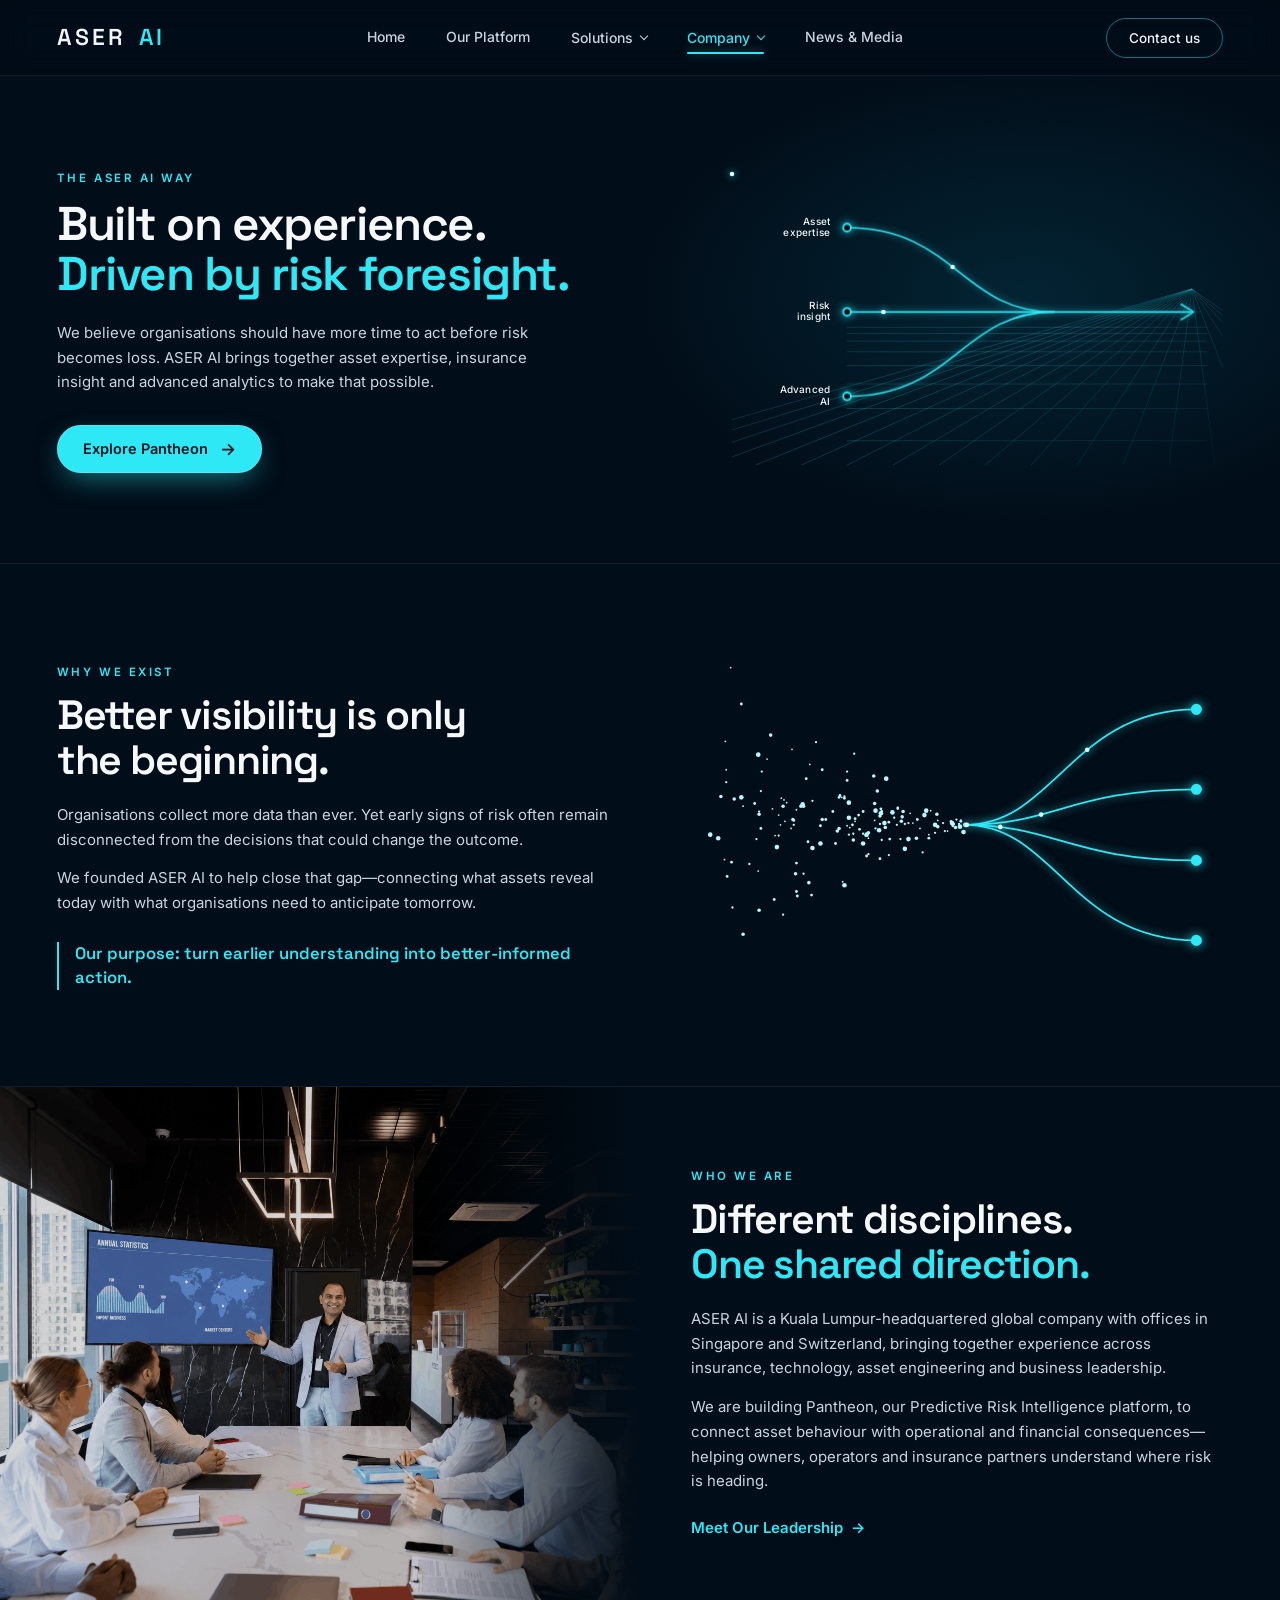
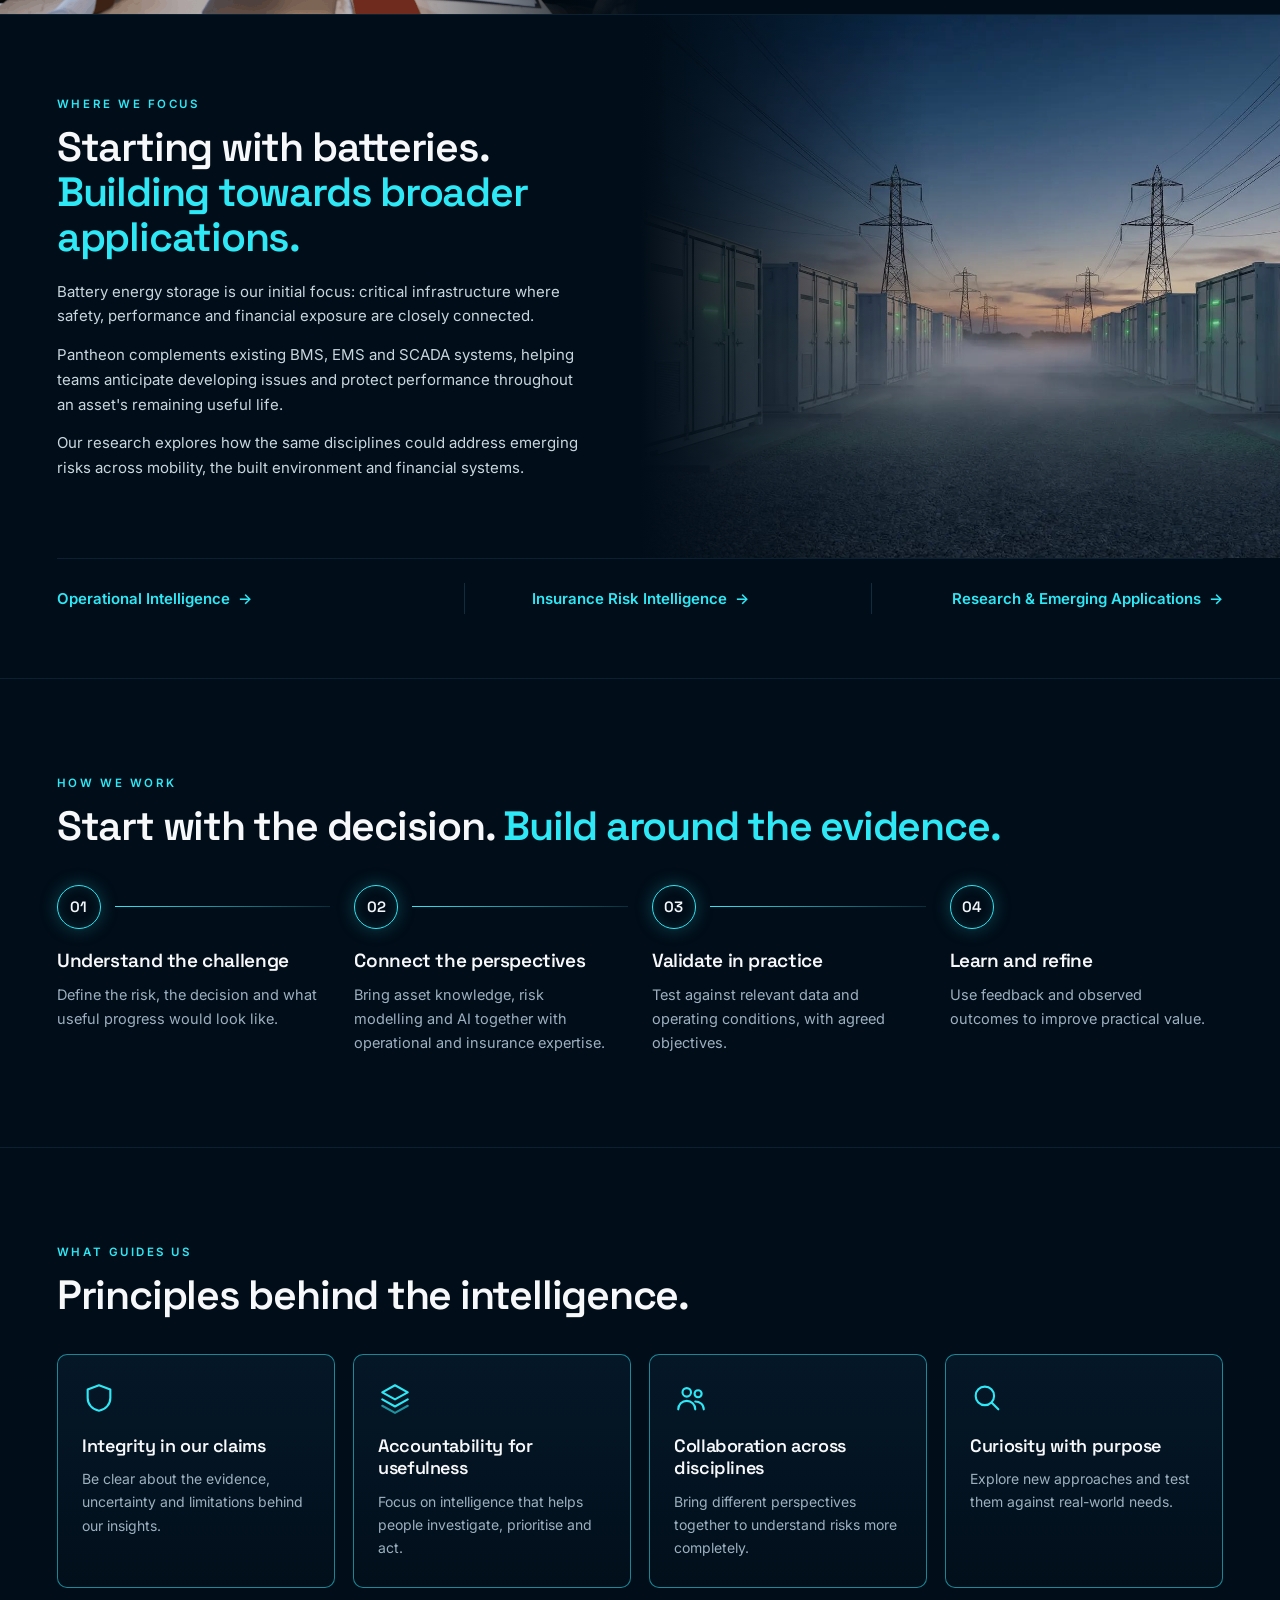
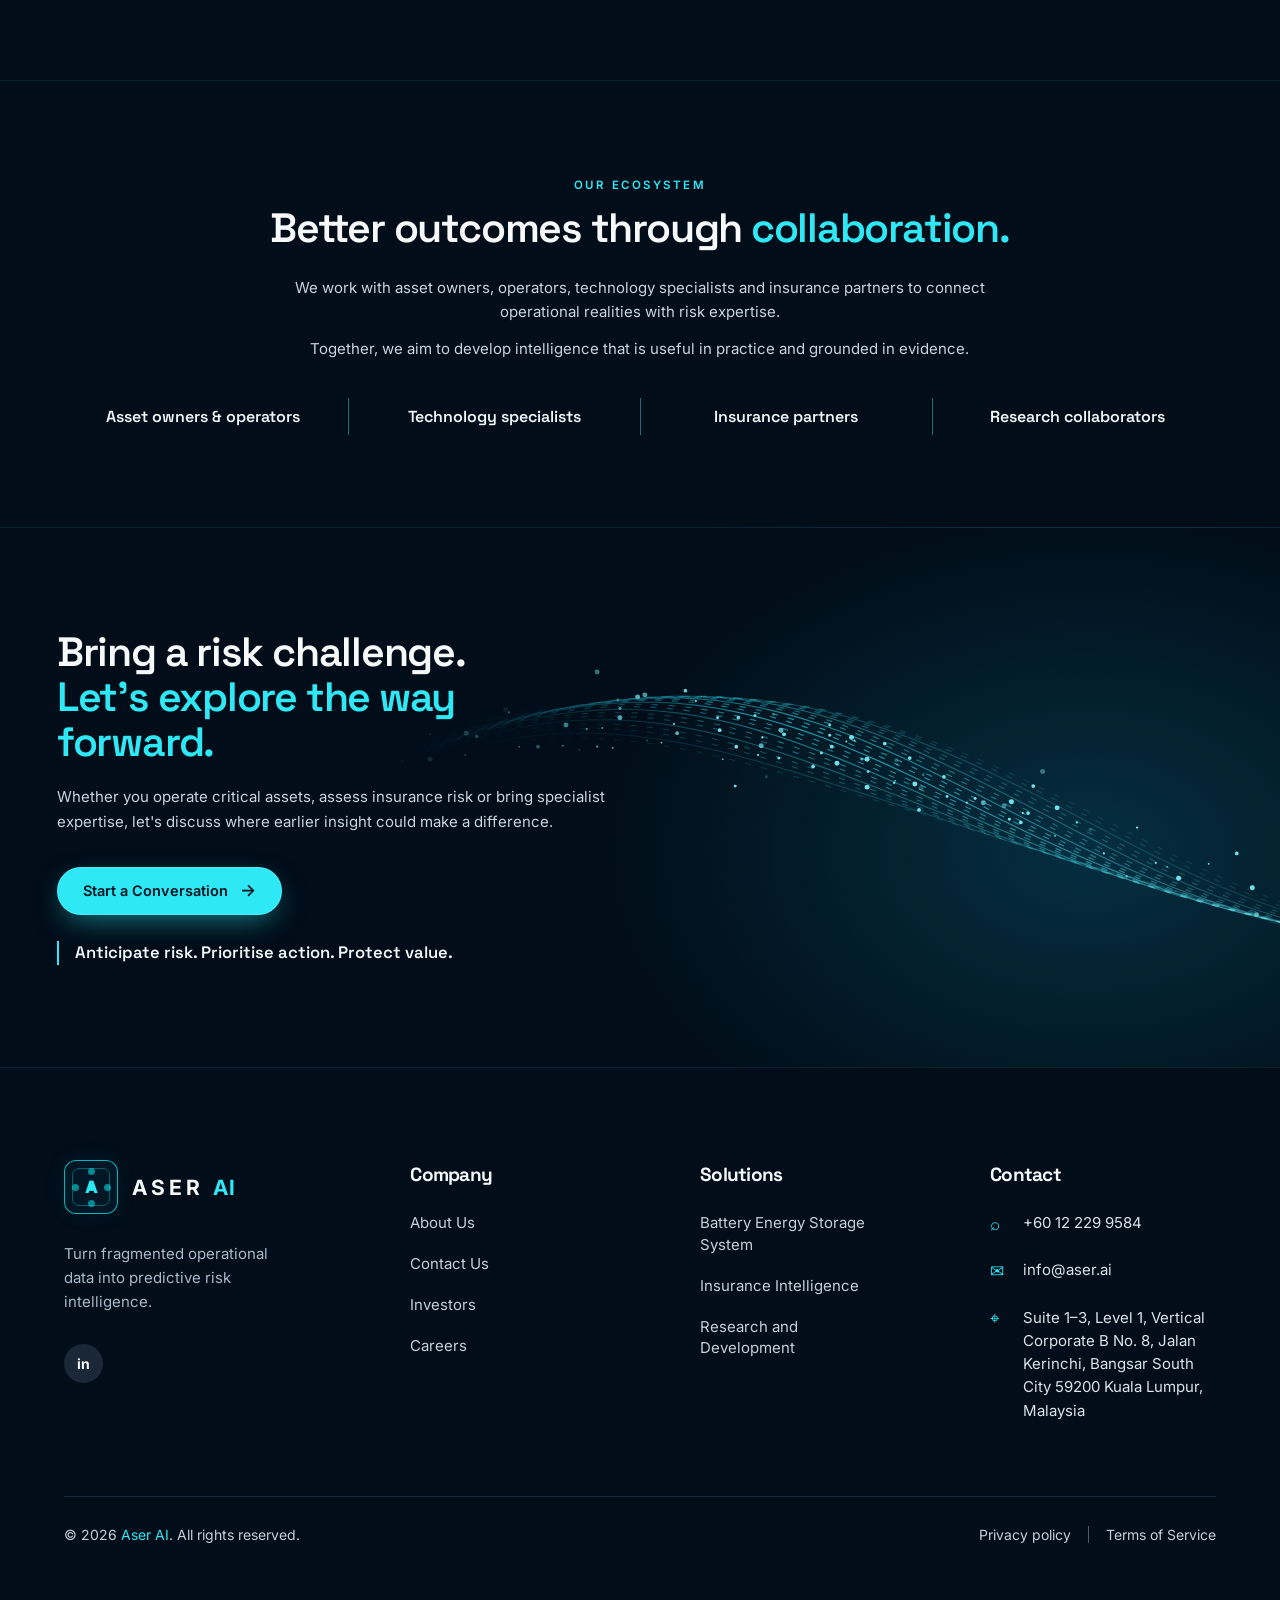
==== commit 61ad647f: "modify with new changes and added new pages" ====
--- a/about-us.html
+++ b/about-us.html
@@ -5,526 +5,220 @@
     <meta charset="UTF-8">
     <meta name="viewport" content="width=device-width, initial-scale=1.0">
     <meta name="theme-color" content="#031321">
-    <meta name="description"
-        content="Discover the ASER AI approach to predictive risk intelligence, our people, partnerships and purpose.">
+    <meta name="description" content="Built on experience. Driven by risk foresight. Why ASER AI exists, who we are and how we work.">
     <title>The ASER AI Way | ASER AI</title>
     <link rel="preconnect" href="https://fonts.googleapis.com">
     <link rel="preconnect" href="https://fonts.gstatic.com" crossorigin>
-    <link
-        href="https://fonts.googleapis.com/css2?family=Inter:wght@400;500;600;700&family=Space+Grotesk:wght@400;500;600;700&family=Playfair+Display:wght@400;500;600&display=swap"
-        rel="stylesheet">
+    <link href="https://fonts.googleapis.com/css2?family=Inter:wght@300;400;500;600;700&family=Space+Grotesk:wght@400;500;600;700&display=swap" rel="stylesheet">
     <link rel="stylesheet" href="./style/main.css">
     <link rel="stylesheet" href="./style/responsive.css">
+    <link rel="stylesheet" href="./style/design-system.css">
 </head>
 
-<body>
+<body class="pw-way-page">
 
     <header class="site-header">
 
-        <a href="./index.html" class="logo" aria-label="ASER AI Home">
-            ASER <span>AI</span>
-        </a>
-
-        <nav class="main-nav" id="mainNavigation">
+        <a href="./index.html" class="logo" aria-label="ASER AI home">ASER <span>AI</span></a>
+
+        <nav class="main-nav" id="mainNavigation" aria-label="Main">
 
             <a href="./index.html" class="nav-link">Home</a>
 
             <a href="./platform.html" class="nav-link">Our Platform</a>
 
-
-            <!-- SOLUTIONS DROPDOWN -->
             <div class="nav-dropdown">
-
                 <button class="nav-dropdown-toggle" type="button" aria-expanded="false" aria-controls="solutionsMenu">
-                    Solutions
-                    <span class="nav-chevron"></span>
+                    Solutions <span class="nav-chevron" aria-hidden="true"></span>
                 </button>
-
                 <div class="nav-dropdown-menu" id="solutionsMenu">
-
-                    <a href="./operational-intelligence.html">
-                        Battery Energy Storage System
-                    </a>
-
-                    <a href="./insurance-intelligence.html">
-                        Insurance Intelligence
-                    </a>
-
-                    <a href="./research-development.html">
-                        Research &amp; Development
-                    </a>
-
-                </div>
-
-            </div>
-
-
-            <!-- COMPANY DROPDOWN -->
-            <div class="nav-dropdown">
-
+                    <a href="./operational-intelligence.html">Battery Energy Storage Systems</a>
+                    <a href="./insurance-intelligence.html">Insurance Intelligence</a>
+                    <a href="./research-development.html">Research &amp; Development</a>
+                </div>
+            </div>
+
+            <div class="nav-dropdown is-current">
                 <button class="nav-dropdown-toggle" type="button" aria-expanded="false" aria-controls="companyMenu">
-                    Company
-                    <span class="nav-chevron"></span>
+                    Company <span class="nav-chevron" aria-hidden="true"></span>
                 </button>
-
                 <div class="nav-dropdown-menu" id="companyMenu">
-
-                    <a href="./about-us.html">
-                        The Aser AI Way
-                    </a>
-
-                    <a href="./team.html">
-                        Our Leadership
-                    </a>
-
-                    <a href="./careers.html">
-                        Careers
-                    </a>
-
-                    <a href="./investors.html">
-                        Investors
-                    </a>
-
-                </div>
-
-            </div>
-
+                    <a href="./about-us.html" aria-current="page">The ASER AI Way</a>
+                    <a href="./team.html">Our Leadership</a>
+                    <a href="./careers.html">Careers</a>
+                    <a href="./investors.html">Investors</a>
+                </div>
+            </div>
 
             <a href="./news-media.html" class="nav-link">News &amp; Media</a>
 
+            <a href="./contact.html" class="nav-contact-mobile">Contact us</a>
+
         </nav>
 
-
-        <a href="mailto:info@aser.ai" class="nav-contact">
-
-            <span>Contact Us</span>
-
-            <span class="contact-arrow">
-                ↗
-            </span>
-
-        </a>
-
-
-        <!-- MOBILE TOGGLE -->
-        <button class="site-menu-toggle" type="button" aria-label="Open navigation" aria-expanded="false"
-            aria-controls="mainNavigation">
+        <a href="./contact.html" class="nav-contact">Contact us</a>
+
+        <button class="site-menu-toggle" type="button" aria-label="Open navigation" aria-expanded="false" aria-controls="mainNavigation">
             <span></span>
             <span></span>
         </button>
 
     </header>
 
-    <main class="company-way-page aser-team-page">
-        
-        <!-- TEAM HERO -->
-        <section class="team-intro">
-
-            <div class="team-intro-glow"></div>
-
-            <div class="team-container">
-
-                <div class="team-hero-content">
-
-                    <div class="team-breadcrumb">
-                        <a href="./index.html">
-                            <span>⌂</span> Home
-                        </a>
-                        <span class="breadcrumb-arrow">›</span>
-                        <span class="current-page">The Aser AI Way</span>
-                    </div>
-
-                    <span class="team-eyebrow">
-                        THE ASER AI WAY
-                    </span>
-
-                    <h1>
-                        The Aser AI Way
-                    </h1>
-
-                    <p class="team-intro-description">
-                        Our identity, approach, and values guide everything we do — from transforming risk intelligence
-                        to creating meaningful business outcomes.
-                    </p>
-
-                </div>
-
-                <div class="team-intro-line"></div>
-
-            </div>
-
-        </section>
-
-        <!-- EXPERIENCE INTRO -->
-        <section class="way-introduction">
-            <div class="way-container">
-
-                <div class="way-experience-grid">
-
-                    <div class="way-main-image way-reveal">
-                        <img src="./assets/images/aboutAser/aserAbout4.png"
-                            alt="Aser AI team collaborating in a meeting">
-                        <span class="way-image-caption">PEOPLE. PERSPECTIVE. PROGRESS.</span>
-                    </div>
-
-                    <div class="way-experience-stat way-reveal">
-                        <div>
-                            <span class="way-stat-number" data-count="20">0</span>
-                            <span class="way-stat-plus">+</span>
-                        </div>
-
-                        <p>
-                            Years of experience delivering technology,
-                            leadership and industry solutions shaped around
-                            real operational needs.
-                        </p>
-
-                        <span class="way-stat-label">EXPERIENCE THAT MOVES IDEAS FORWARD</span>
-                    </div>
-
-                </div>
-
-
-                <!-- WHO WE ARE -->
-                <article class="way-story-card way-who-card way-reveal">
-
-                    <div class="way-story-content">
-                        <span class="way-eyebrow">01 / WHO WE ARE</span>
-
-                        <h2>Who We Are</h2>
-
-                        <p>
-                            A startup based in Kuala Lumpur, Malaysia, we bridge
-                            the gap between emerging risk-management needs and
-                            available solutions. Our commitment is to bring
-                            forward-thinking management needs and actionable
-                            product offerings for organisations in today's
-                            rapidly evolving business landscape.
-                        </p>
-                    </div>
-
-                    <div class="way-story-image">
-                        <img src="./assets/images/aboutAser/aserAbout1.jpg" alt="Kuala Lumpur city skyline">
-                    </div>
-
-                </article>
-
-
-                <!-- WHAT WE DO -->
-                <article class="way-story-card way-what-card way-reveal">
-
-                    <div class="way-story-image">
-                        <img src="./assets/images/aboutAser/aserAbout2.png" alt="Professionals working together">
-                    </div>
-
-                    <div class="way-story-content">
-                        <span class="way-eyebrow">02 / WHAT WE DO</span>
-
-                        <h2>What We Do</h2>
-
-                        <p>
-                            For Corporates: Help corporations address specific
-                            issues and promote measurable assets through
-                            innovative risk-management solutions and AI-powered
-                            data platforms.
-                        </p>
-
-                        <p>
-                            For Brokers & Insurers: Provide deeper acquisition
-                            insights, opportunities to develop new businesses,
-                            and access to high-quality underwriting data through
-                            our advanced analytics platform.
-                        </p>
-
-                        <div class="way-tag-cloud">
-                            <span>Risk Management</span>
-                            <span>Insurance Intelligence</span>
-                            <span>Risk Modelling</span>
-                            <span>Renewable Assets</span>
-                            <span>Advanced Analytics</span>
-                            <span>AI Intelligence</span>
-                            <span>Innovation</span>
-                            <span>Future Ready</span>
-                            <span>Predictive Intelligence</span>
-                        </div>
-                    </div>
-
-                </article>
-
-            </div>
-        </section>
-
-        <!-- HOW WE DO IT -->
-        <section class="way-approach">
-            <div class="way-container">
-
-                <div class="way-approach-grid">
-
-                    <div class="way-approach-image way-reveal">
-                        <img src="./assets/images/aboutAser/aserAbout3.jpg" alt="Team discussing business strategy">
-                        <div class="way-image-overlay">
-                            <span>OUR APPROACH</span>
-                        </div>
-                    </div>
-
-                    <div class="way-approach-content">
-
-                        <div class="way-section-heading way-reveal">
-                            <span class="way-eyebrow">03 / HOW WE DO IT</span>
-                            <h2>
-                                A connected approach.
-                                <span>From insight to action.</span>
-                            </h2>
-                        </div>
-
-                        <div class="way-approach-list">
-
-                            <article class="way-approach-item way-reveal">
-                                <span class="way-approach-icon">01</span>
-                                <div>
-                                    <h3>Market Access</h3>
-                                    <p>
-                                        We combine global expertise with
-                                        regional perspectives.
-                                    </p>
-                                </div>
-                                <span class="way-item-arrow">↗</span>
-                            </article>
-
-                            <article class="way-approach-item way-reveal">
-                                <span class="way-approach-icon">02</span>
-                                <div>
-                                    <h3>Strategic Partnerships</h3>
-                                    <p>
-                                        Select, high-value partnerships that
-                                        amplify our capabilities and extend
-                                        our reach.
-                                    </p>
-                                </div>
-                                <span class="way-item-arrow">↗</span>
-                            </article>
-
-                            <article class="way-approach-item way-reveal">
-                                <span class="way-approach-icon">03</span>
-                                <div>
-                                    <h3>AI-Powered Platform</h3>
-                                    <p>
-                                        An advanced AI-powered, data-driven
-                                        platform that transforms complex
-                                        risk data into actionable insights.
-                                    </p>
-                                </div>
-                                <span class="way-item-arrow">↗</span>
-                            </article>
-
-                        </div>
-
-                    </div>
-
-                </div>
-
-            </div>
-        </section>
-
-        <!-- PARTNERS -->
-        <section class="way-partners">
-
-            <div class="way-container">
-
-                <div class="way-partners-heading way-reveal">
-                    <span class="way-eyebrow">OUR ECOSYSTEM</span>
-                    <h2>
-                        Better outcomes through <span>collaboration.</span>
-                    </h2>
-                </div>
-
-            </div>
-
-            <div class="way-marquee">
-                <div class="way-marquee-track">
-
-                    <!-- Original logos -->
-                    <div class="way-marquee-group">
-                        <div class="way-partner">
-                            <img src="./assets/images/logos/1.png" alt="AWS">
-                        </div>
-
-                        <div class="way-partner">
-                            <img src="./assets/images/logos/2.png" alt="General">
-                        </div>
-
-                        <div class="way-partner">
-                            <img src="./assets/images/logos/3.png" alt="The Hive">
-                        </div>
-
-                        <div class="way-partner">
-                            <img src="./assets/images/logos/4.png" alt="Synvista">
-                        </div>
-                        <div class="way-partner">
-                            <img src="./assets/images/logos/5.png" alt="Synvista">
-                        </div>
-                        <div class="way-partner">
-                            <img src="./assets/images/logos/6.png" alt="Synvista">
-                        </div>
-                        <div class="way-partner">
-                            <img src="./assets/images/logos/7.png" alt="Synvista">
-                        </div>
-                        <div class="way-partner">
-                            <img src="./assets/images/logos/8.png" alt="Synvista">
-                        </div>
-                        <div class="way-partner">
-                            <img src="./assets/images/logos/9.png" alt="Synvista">
-                        </div>
-                        <div class="way-partner">
-                            <img src="./assets/images/logos/10.png" alt="Synvista">
-                        </div>
-                        <div class="way-partner">
-                            <img src="./assets/images/logos/11.png" alt="Synvista">
-                        </div>
-                        <div class="way-partner">
-                            <img src="./assets/images/logos/12.png" alt="Synvista">
-                        </div>
-                    </div>
-
-                    <!-- Duplicate for seamless loop -->
-                    <div class="way-marquee-group" aria-hidden="true">
-                        <div class="way-partner">
-                            <img src="./assets/images/logos/1.png" alt="AWS">
-                        </div>
-
-                        <div class="way-partner">
-                            <img src="./assets/images/logos/2.png" alt="General">
-                        </div>
-
-                        <div class="way-partner">
-                            <img src="./assets/images/logos/3.png" alt="The Hive">
-                        </div>
-
-                        <div class="way-partner">
-                            <img src="./assets/images/logos/4.png" alt="Synvista">
-                        </div>
-                        <div class="way-partner">
-                            <img src="./assets/images/logos/5.png" alt="Synvista">
-                        </div>
-                        <div class="way-partner">
-                            <img src="./assets/images/logos/6.png" alt="Synvista">
-                        </div>
-                        <div class="way-partner">
-                            <img src="./assets/images/logos/7.png" alt="Synvista">
-                        </div>
-                        <div class="way-partner">
-                            <img src="./assets/images/logos/8.png" alt="Synvista">
-                        </div>
-                        <div class="way-partner">
-                            <img src="./assets/images/logos/9.png" alt="Synvista">
-                        </div>
-                        <div class="way-partner">
-                            <img src="./assets/images/logos/10.png" alt="Synvista">
-                        </div>
-                        <div class="way-partner">
-                            <img src="./assets/images/logos/11.png" alt="Synvista">
-                        </div>
-                        <div class="way-partner">
-                            <img src="./assets/images/logos/12.png" alt="Synvista">
-                        </div>
-                    </div>
-
-                </div>
-
-            </div>
-
-        </section>
-
-        <!-- VALUES -->
-        <section class="way-values">
-            <div class="way-container">
-
-                <div class="way-values-heading way-reveal">
-                    <span class="way-eyebrow">WHAT DEFINES US</span>
-                    <h2>Why work at <span>ASER AI?</span></h2>
-                    <p>
-                        We are building more than technology. We are building
-                        a culture of curiosity, accountability and meaningful
-                        innovation.
-                    </p>
-                </div>
-
-                <div class="way-values-grid">
-
-                    <article class="way-value-card way-reveal">
-                        <span class="way-value-icon">◎</span>
-                        <span class="way-value-number">01</span>
-                        <h3>Purpose</h3>
-                        <p>
-                            We are purpose-driven, focused on creating
-                            meaningful solutions that address real-world
-                            challenges and opportunities.
-                        </p>
-                    </article>
-
-                    <article class="way-value-card way-reveal">
-                        <span class="way-value-icon">◈</span>
-                        <span class="way-value-number">02</span>
-                        <h3>Vision</h3>
-                        <p>
-                            We see opportunities in challenges and work
-                            towards building a better future through
-                            technology.
-                        </p>
-                    </article>
-
-                    <article class="way-value-card way-reveal">
-                        <span class="way-value-icon">⌘</span>
-                        <span class="way-value-number">03</span>
-                        <h3>Mission</h3>
-                        <p>
-                            We empower organisations with intelligence,
-                            insights and the confidence to make better
-                            decisions.
-                        </p>
-                    </article>
-
-                    <article class="way-value-card way-reveal">
-                        <span class="way-value-icon">✳</span>
-                        <span class="way-value-number">04</span>
-                        <h3>Values</h3>
-                        <p>
-                            Integrity, transparency, collaboration and
-                            continuous innovation guide everything we do.
-                        </p>
-                    </article>
-
-                </div>
-
-            </div>
-        </section>
-
-        <!-- CTA -->
-        <section class="way-cta">
-            <div class="way-cta-visual">
-                <div class="way-cta-lines"></div>
-                <div class="way-cta-glow"></div>
-            </div>
-
-            <div class="way-container">
-                <div class="way-cta-content way-reveal">
-
-                    <span class="way-eyebrow">LET'S BUILD WHAT'S NEXT</span>
-
-                    <h2>
-                        Turn complexity into
-                        <span>clarity and confidence.</span>
-                    </h2>
-
-                    <p>
-                        Let's explore how risk intelligence can support
-                        your next decision.
-                    </p>
-
-                    <a href="mailto:info@aser.ai" class="way-button">
-                        Explore With Us <span>↗</span>
-                    </a>
-
+    <main class="pw-page">
+
+        <!-- HERO -->
+        <section class="pw-hero">
+            <div class="pw-hero-inner pg-container">
+                <div class="pw-hero-copy">
+                    <span class="pg-eyebrow reveal">THE ASER AI WAY</span>
+                    <h1 class="reveal delay-1">Built on experience.<br><span>Driven by risk foresight.</span></h1>
+                    <p class="reveal delay-2">We believe organisations should have more time to act before risk becomes loss. ASER AI brings together asset expertise, insurance insight and advanced analytics to make that possible.</p>
+                    <div class="pw-actions reveal delay-3"><a href="./platform.html" class="ds-button">Explore Pantheon <span>→</span></a></div>
+                </div>
+                <div class="pw-hero-visual reveal delay-2">
+                    <svg class="pw-graphic pw-converge" viewBox="0 0 640 380" aria-hidden="true" focusable="false">
+                    <defs>
+                        <linearGradient id="pwGridFadew" x1="0" y1="0" x2="1" y2="1">
+                            <stop offset="0" stop-color="#fff" stop-opacity="0"/>
+                            <stop offset=".55" stop-color="#fff" stop-opacity=".9"/>
+                            <stop offset="1" stop-color="#fff" stop-opacity=".2"/>
+                        </linearGradient>
+                        <mask id="pwGridMaskw"><rect width="640" height="380" fill="url(#pwGridFadew)"/></mask>
+                    </defs>
+                    <g class="pw-grid" mask="url(#pwGridMaskw)"><line x1="600" y1="150" x2="-210" y2="380"/><line x1="600" y1="150" x2="-150" y2="380"/><line x1="600" y1="150" x2="-90" y2="380"/><line x1="600" y1="150" x2="-30" y2="380"/><line x1="600" y1="150" x2="30" y2="380"/><line x1="600" y1="150" x2="90" y2="380"/><line x1="600" y1="150" x2="150" y2="380"/><line x1="600" y1="150" x2="210" y2="380"/><line x1="600" y1="150" x2="270" y2="380"/><line x1="600" y1="150" x2="330" y2="380"/><line x1="600" y1="150" x2="390" y2="380"/><line x1="600" y1="150" x2="450" y2="380"/><line x1="600" y1="150" x2="510" y2="380"/><line x1="600" y1="150" x2="570" y2="380"/><line x1="600" y1="150" x2="630" y2="380"/><line x1="600" y1="150" x2="690" y2="380"/><line x1="600" y1="150" x2="750" y2="380"/><line x1="600" y1="150" x2="810" y2="380"/><line x1="600" y1="150" x2="870" y2="380"/><line x1="600" y1="150" x2="930" y2="380"/><line x1="150" y1="200" x2="620" y2="200"/><line x1="150" y1="208" x2="620" y2="208"/><line x1="150" y1="218" x2="620" y2="218"/><line x1="150" y1="232" x2="620" y2="232"/><line x1="150" y1="250" x2="620" y2="250"/><line x1="150" y1="274" x2="620" y2="274"/><line x1="150" y1="306" x2="620" y2="306"/><line x1="150" y1="348" x2="620" y2="348"/></g>
+                    <g class="pw-labels"><text x="128" y="66" text-anchor="end"><tspan x="128" dy="0">Asset</tspan><tspan x="128" dy="15">expertise</tspan></text><text x="128" y="176" text-anchor="end"><tspan x="128" dy="0">Risk</tspan><tspan x="128" dy="15">insight</tspan></text><text x="128" y="286" text-anchor="end"><tspan x="128" dy="0">Advanced</tspan><tspan x="128" dy="15">AI</tspan></text></g>
+                    <g class="pw-lines"><path class="pw-line" d="M150 70 C 290 70, 300 180, 420 180" style="--i:0"/><path class="pw-line" d="M150 180 C 290 180, 300 180, 420 180" style="--i:1"/><path class="pw-line" d="M150 290 C 290 290, 300 180, 420 180" style="--i:2"/><path class="pw-line pw-line-main" d="M420 180 L 600 180" style="--i:3"/><path class="pw-arrow" d="M586 170 L 602 180 L 586 190"/></g>
+                    <g><circle class="pw-node" cx="150" cy="70" r="5"/><circle class="pw-node" cx="150" cy="180" r="5"/><circle class="pw-node" cx="150" cy="290" r="5"/><circle class="pw-traveller" r="3"><animateMotion dur="2.6s" begin="1.2s" repeatCount="indefinite" path="M150 70 C 290 70, 300 180, 420 180 L 600 180"/></circle><circle class="pw-traveller" r="3"><animateMotion dur="3.0s" begin="1.7s" repeatCount="indefinite" path="M150 180 C 290 180, 300 180, 420 180 L 600 180"/></circle><circle class="pw-traveller" r="3"><animateMotion dur="3.4000000000000004s" begin="2.2s" repeatCount="indefinite" path="M150 290 C 290 290, 300 180, 420 180 L 600 180"/></circle></g>
+                </svg>
+                </div>
+            </div>
+        </section>
+
+        <!-- WHY WE EXIST -->
+        <section class="pg-section">
+            <div class="pg-container pw-two">
+                <div class="pw-copy">
+                    <span class="pg-eyebrow reveal">WHY WE EXIST</span>
+                    <h2 class="reveal">Better visibility is only<br>the beginning.</h2>
+                    <p class="reveal">Organisations collect more data than ever. Yet early signs of risk often remain disconnected from the decisions that could change the outcome.</p>
+                    <p class="reveal">We founded ASER AI to help close that gap—connecting what assets reveal today with what organisations need to anticipate tomorrow.</p>
+                    <p class="pw-callout reveal">Our purpose: turn earlier understanding into better-informed action.</p>
+                </div>
+                <div class="pw-visual reveal delay-1">
+                    <svg class="pw-graphic pw-particles" viewBox="0 0 620 380" aria-hidden="true" focusable="false">
+                    <g class="pw-dots"><circle cx="239" cy="188" r="2.6" style="--d:0.15s"/><circle cx="197" cy="130" r="1.3" style="--d:3.24s"/><circle cx="307" cy="197" r="1.3" style="--d:1.90s"/><circle cx="87" cy="234" r="1.3" style="--d:0.07s"/><circle cx="125" cy="169" r="2" style="--d:0.80s"/><circle cx="282" cy="221" r="1.3" style="--d:3.09s"/><circle cx="192" cy="254" r="1" style="--d:1.05s"/><circle cx="125" cy="291" r="1.3" style="--d:4.36s"/><circle cx="148" cy="245" r="1.3" style="--d:0.91s"/><circle cx="323" cy="189" r="1.3" style="--d:4.83s"/><circle cx="305" cy="188" r="1.3" style="--d:4.68s"/><circle cx="140" cy="233" r="1.6" style="--d:1.51s"/><circle cx="234" cy="228" r="1.6" style="--d:0.33s"/><circle cx="167" cy="191" r="1.6" style="--d:2.40s"/><circle cx="155" cy="122" r="1" style="--d:1.28s"/><circle cx="316" cy="191" r="1.6" style="--d:4.22s"/><circle cx="52" cy="205" r="2.6" style="--d:4.21s"/><circle cx="194" cy="158" r="1.3" style="--d:3.12s"/><circle cx="319" cy="193" r="2" style="--d:1.72s"/><circle cx="167" cy="211" r="2.6" style="--d:1.25s"/><circle cx="197" cy="140" r="1.6" style="--d:4.30s"/><circle cx="61" cy="128" r="1" style="--d:1.04s"/><circle cx="210" cy="179" r="1.6" style="--d:4.62s"/><circle cx="218" cy="202" r="1.6" style="--d:3.43s"/><circle cx="153" cy="209" r="1.6" style="--d:4.98s"/><circle cx="107" cy="116" r="1" style="--d:0.40s"/><circle cx="233" cy="196" r="2.6" style="--d:1.72s"/><circle cx="136" cy="184" r="2" style="--d:0.73s"/><circle cx="325" cy="186" r="1.6" style="--d:4.19s"/><circle cx="97" cy="111" r="2.6" style="--d:4.75s"/><circle cx="240" cy="193" r="2" style="--d:1.86s"/><circle cx="70" cy="161" r="2" style="--d:1.47s"/><circle cx="194" cy="258" r="2.6" style="--d:2.27s"/><circle cx="203" cy="190" r="1.6" style="--d:2.40s"/><circle cx="148" cy="169" r="2" style="--d:4.11s"/><circle cx="215" cy="200" r="1.3" style="--d:3.13s"/><circle cx="206" cy="183" r="1.6" style="--d:2.58s"/><circle cx="219" cy="201" r="2.6" style="--d:1.81s"/><circle cx="279" cy="194" r="1" style="--d:3.80s"/><circle cx="169" cy="128" r="1.6" style="--d:4.18s"/><circle cx="140" cy="265" r="1.6" style="--d:3.25s"/><circle cx="228" cy="185" r="1" style="--d:2.37s"/><circle cx="276" cy="184" r="1.6" style="--d:4.08s"/><circle cx="245" cy="206" r="1.6" style="--d:1.74s"/><circle cx="244" cy="187" r="1.6" style="--d:4.61s"/><circle cx="111" cy="89" r="2" style="--d:4.88s"/><circle cx="320" cy="184" r="1.3" style="--d:0.99s"/><circle cx="169" cy="184" r="2" style="--d:1.41s"/><circle cx="78" cy="159" r="2.6" style="--d:3.90s"/><circle cx="228" cy="166" r="2" style="--d:1.51s"/><circle cx="221" cy="205" r="1" style="--d:0.98s"/><circle cx="229" cy="174" r="2.6" style="--d:3.25s"/><circle cx="126" cy="162" r="1" style="--d:4.93s"/><circle cx="325" cy="185" r="1.3" style="--d:0.27s"/><circle cx="98" cy="175" r="1.3" style="--d:2.74s"/><circle cx="184" cy="211" r="1.6" style="--d:1.90s"/><circle cx="236" cy="175" r="1.6" style="--d:0.00s"/><circle cx="181" cy="175" r="1.6" style="--d:4.28s"/><circle cx="299" cy="185" r="1" style="--d:2.75s"/><circle cx="151" cy="138" r="1.6" style="--d:2.73s"/><circle cx="162" cy="97" r="1.3" style="--d:2.10s"/><circle cx="286" cy="174" r="2.6" style="--d:1.85s"/><circle cx="101" cy="130" r="1.3" style="--d:4.84s"/><circle cx="235" cy="172" r="1.6" style="--d:4.11s"/><circle cx="248" cy="176" r="2.6" style="--d:2.70s"/><circle cx="158" cy="216" r="2.6" style="--d:1.88s"/><circle cx="188" cy="194" r="2" style="--d:1.92s"/><circle cx="296" cy="199" r="1.3" style="--d:2.98s"/><circle cx="139" cy="245" r="2" style="--d:0.10s"/><circle cx="317" cy="189" r="1.6" style="--d:2.46s"/><circle cx="147" cy="167" r="2.6" style="--d:4.80s"/><circle cx="134" cy="194" r="1" style="--d:3.91s"/><circle cx="289" cy="205" r="1.6" style="--d:1.22s"/><circle cx="200" cy="193" r="1" style="--d:1.23s"/><circle cx="141" cy="270" r="1.6" style="--d:2.46s"/><circle cx="328" cy="198" r="2.6" style="--d:3.22s"/><circle cx="234" cy="189" r="1.3" style="--d:1.50s"/><circle cx="215" cy="175" r="1.6" style="--d:3.07s"/><circle cx="266" cy="206" r="2.6" style="--d:0.66s"/><circle cx="43" cy="201" r="2.6" style="--d:2.28s"/><circle cx="310" cy="197" r="1" style="--d:2.15s"/><circle cx="284" cy="179" r="2.6" style="--d:2.88s"/><circle cx="260" cy="175" r="2" style="--d:2.38s"/><circle cx="254" cy="172" r="1.3" style="--d:4.49s"/><circle cx="197" cy="191" r="1" style="--d:3.47s"/><circle cx="188" cy="159" r="1.6" style="--d:3.24s"/><circle cx="199" cy="182" r="2.6" style="--d:4.44s"/><circle cx="324" cy="192" r="2.6" style="--d:0.77s"/><circle cx="229" cy="194" r="1.3" style="--d:1.34s"/><circle cx="80" cy="169" r="1" style="--d:3.32s"/><circle cx="55" cy="158" r="2" style="--d:3.51s"/><circle cx="66" cy="13" r="1" style="--d:1.10s"/><circle cx="244" cy="224" r="1.3" style="--d:4.97s"/><circle cx="259" cy="181" r="2" style="--d:0.75s"/><circle cx="235" cy="177" r="2.6" style="--d:1.07s"/><circle cx="221" cy="199" r="2" style="--d:3.73s"/><circle cx="145" cy="169" r="2" style="--d:4.39s"/><circle cx="98" cy="178" r="2" style="--d:0.46s"/><circle cx="254" cy="171" r="1.6" style="--d:4.57s"/><circle cx="100" cy="194" r="1.6" style="--d:0.76s"/><circle cx="241" cy="138" r="2.6" style="--d:2.75s"/><circle cx="127" cy="186" r="1" style="--d:2.76s"/><circle cx="137" cy="190" r="1.3" style="--d:4.04s"/><circle cx="298" cy="178" r="2" style="--d:3.68s"/><circle cx="113" cy="172" r="1" style="--d:2.87s"/><circle cx="60" cy="96" r="1" style="--d:2.53s"/><circle cx="194" cy="160" r="1.6" style="--d:0.54s"/><circle cx="215" cy="211" r="2.6" style="--d:3.63s"/><circle cx="68" cy="283" r="1.3" style="--d:3.75s"/><circle cx="80" cy="313" r="2" style="--d:4.10s"/><circle cx="100" cy="152" r="1.3" style="--d:1.45s"/><circle cx="314" cy="186" r="1.6" style="--d:3.98s"/><circle cx="173" cy="184" r="1.6" style="--d:4.02s"/><circle cx="189" cy="157" r="1.6" style="--d:2.59s"/><circle cx="231" cy="152" r="2" style="--d:0.32s"/><circle cx="61" cy="142" r="1.3" style="--d:1.01s"/><circle cx="62" cy="248" r="1.6" style="--d:0.00s"/><circle cx="199" cy="165" r="2.6" style="--d:4.61s"/><circle cx="158" cy="163" r="1.3" style="--d:0.36s"/><circle cx="299" cy="192" r="2" style="--d:0.76s"/><circle cx="137" cy="185" r="1.6" style="--d:3.36s"/><circle cx="59" cy="229" r="1" style="--d:1.72s"/><circle cx="271" cy="188" r="1" style="--d:3.37s"/><circle cx="199" cy="201" r="1.3" style="--d:0.59s"/><circle cx="250" cy="182" r="1.3" style="--d:0.17s"/><circle cx="262" cy="217" r="2.6" style="--d:1.15s"/><circle cx="78" cy="54" r="1.6" style="--d:3.40s"/><circle cx="115" cy="274" r="1.6" style="--d:1.42s"/><circle cx="266" cy="188" r="1.3" style="--d:0.88s"/><circle cx="123" cy="160" r="1" style="--d:3.23s"/><circle cx="188" cy="194" r="1" style="--d:2.27s"/><circle cx="253" cy="190" r="1.3" style="--d:0.22s"/><circle cx="219" cy="225" r="1.6" style="--d:4.70s"/><circle cx="262" cy="189" r="1.3" style="--d:4.49s"/><circle cx="204" cy="200" r="1.3" style="--d:3.22s"/><circle cx="206" cy="186" r="1" style="--d:0.24s"/><circle cx="291" cy="174" r="1" style="--d:4.75s"/><circle cx="118" cy="215" r="2.6" style="--d:3.20s"/><circle cx="116" cy="202" r="1" style="--d:0.43s"/><circle cx="327" cy="198" r="1.3" style="--d:2.99s"/><circle cx="296" cy="190" r="2.6" style="--d:1.79s"/><circle cx="186" cy="197" r="2" style="--d:2.61s"/><circle cx="98" cy="286" r="2" style="--d:4.46s"/><circle cx="330" cy="190" r="2.6" style="--d:0.58s"/><circle cx="154" cy="255" r="2" style="--d:1.56s"/><circle cx="97" cy="242" r="1" style="--d:2.36s"/><circle cx="257" cy="206" r="1.3" style="--d:1.38s"/><circle cx="205" cy="110" r="1.3" style="--d:0.24s"/><circle cx="120" cy="179" r="1" style="--d:0.36s"/><circle cx="275" cy="205" r="2" style="--d:3.76s"/><circle cx="221" cy="223" r="1.3" style="--d:2.87s"/><circle cx="191" cy="159" r="1" style="--d:3.64s"/><circle cx="258" cy="186" r="2" style="--d:2.81s"/><circle cx="157" cy="269" r="1.6" style="--d:0.85s"/><circle cx="140" cy="173" r="1" style="--d:2.71s"/><circle cx="268" cy="177" r="1" style="--d:0.14s"/><circle cx="67" cy="232" r="1.6" style="--d:4.75s"/><circle cx="236" cy="207" r="1.3" style="--d:2.64s"/><circle cx="95" cy="206" r="1.3" style="--d:2.92s"/><circle cx="289" cy="201" r="1" style="--d:1.34s"/><circle cx="234" cy="180" r="2" style="--d:3.97s"/><circle cx="93" cy="166" r="1.6" style="--d:2.23s"/><circle cx="129" cy="165" r="1" style="--d:3.84s"/><circle cx="315" cy="188" r="2.6" style="--d:2.37s"/><circle cx="204" cy="207" r="2" style="--d:3.43s"/><circle cx="122" cy="190" r="1" style="--d:0.16s"/><circle cx="227" cy="135" r="2" style="--d:2.32s"/><circle cx="120" cy="202" r="1.3" style="--d:1.52s"/><circle cx="211" cy="195" r="1.6" style="--d:1.76s"/><circle cx="135" cy="105" r="1" style="--d:3.09s"/></g>
+                    <g class="pw-lines"><path class="pw-line" d="M330 190 C 430 190, 450 60, 590 60" style="--i:0"/><path class="pw-line" d="M330 190 C 430 190, 450 150, 590 150" style="--i:1"/><path class="pw-line" d="M330 190 C 430 190, 450 230, 590 230" style="--i:2"/><path class="pw-line" d="M330 190 C 430 190, 450 320, 590 320" style="--i:3"/></g>
+                    <g><circle class="pw-node pw-node-end" cx="590" cy="60" r="5"/><circle class="pw-node pw-node-end" cx="590" cy="150" r="5"/><circle class="pw-node pw-node-end" cx="590" cy="230" r="5"/><circle class="pw-node pw-node-end" cx="590" cy="320" r="5"/><circle class="pw-traveller" r="2.6"><animateMotion dur="2.2s" begin="0.8s" repeatCount="indefinite" path="M330 190 C 430 190, 450 60, 590 60"/></circle><circle class="pw-traveller" r="2.6"><animateMotion dur="2.5s" begin="1.2000000000000002s" repeatCount="indefinite" path="M330 190 C 430 190, 450 150, 590 150"/></circle><circle class="pw-traveller" r="2.6"><animateMotion dur="2.8000000000000003s" begin="1.6s" repeatCount="indefinite" path="M330 190 C 430 190, 450 230, 590 230"/></circle><circle class="pw-traveller" r="2.6"><animateMotion dur="3.1s" begin="2.0s" repeatCount="indefinite" path="M330 190 C 430 190, 450 320, 590 320"/></circle></g>
+                </svg>
+                </div>
+            </div>
+        </section>
+
+        <!-- WHO WE ARE -->
+        <section class="pw-bleed pw-bleed-left">
+            <div class="pw-bleed-media reveal">
+                <img src="./assets/images/aboutAser/aserAbout4.png" alt="ASER AI team meeting with a risk dashboard on screen" loading="lazy">
+            </div>
+            <div class="pw-bleed-copy">
+                <span class="pg-eyebrow reveal">WHO WE ARE</span>
+                <h2 class="reveal">Different disciplines.<br><span>One shared direction.</span></h2>
+                <p class="reveal">ASER AI is a Kuala Lumpur-headquartered global company with offices in Singapore and Switzerland, bringing together experience across insurance, technology, asset engineering and business leadership.</p>
+                <p class="reveal">We are building Pantheon, our Predictive Risk Intelligence platform, to connect asset behaviour with operational and financial consequences—helping owners, operators and insurance partners understand where risk is heading.</p>
+                <a href="./team.html" class="pw-text-link reveal">Meet Our Leadership <span>→</span></a>
+            </div>
+        </section>
+
+        <!-- WHERE WE FOCUS -->
+        <section class="pw-bleed pw-bleed-right pw-focus">
+            <div class="pw-bleed-copy">
+                <span class="pg-eyebrow reveal">WHERE WE FOCUS</span>
+                <h2 class="reveal">Starting with batteries.<br><span>Building towards broader applications.</span></h2>
+                <p class="reveal">Battery energy storage is our initial focus: critical infrastructure where safety, performance and financial exposure are closely connected.</p>
+                <p class="reveal">Pantheon complements existing BMS, EMS and SCADA systems, helping teams anticipate developing issues and protect performance throughout an asset's remaining useful life.</p>
+                <p class="reveal">Our research explores how the same disciplines could address emerging risks across mobility, the built environment and financial systems.</p>
+            </div>
+            <div class="pw-bleed-media reveal">
+                <img src="./assets/images/solutionHero.jpg" alt="Battery energy storage containers at dusk" loading="lazy">
+            </div>
+            <nav class="pw-link-row pg-container reveal" aria-label="Solutions">
+                <a href="./operational-intelligence.html">Operational Intelligence <span>→</span></a>
+                <a href="./insurance-intelligence.html">Insurance Risk Intelligence <span>→</span></a>
+                <a href="./research-development.html">Research &amp; Emerging Applications <span>→</span></a>
+            </nav>
+        </section>
+
+        <!-- HOW WE WORK -->
+        <section class="pg-section">
+            <div class="pg-container">
+                <span class="pg-eyebrow reveal">HOW WE WORK</span>
+                <h2 class="pw-h2-single reveal">Start with the decision. <span>Build around the evidence.</span></h2>
+                <ol class="pw-steps">
+                    <li class="pw-step reveal">
+                        <div class="pw-step-top"><span class="pw-step-num">01</span><span class="pw-step-line" aria-hidden="true"></span></div>
+                        <h3>Understand the challenge</h3>
+                        <p>Define the risk, the decision and what useful progress would look like.</p>
+                    </li>
+                    <li class="pw-step reveal">
+                        <div class="pw-step-top"><span class="pw-step-num">02</span><span class="pw-step-line" aria-hidden="true"></span></div>
+                        <h3>Connect the perspectives</h3>
+                        <p>Bring asset knowledge, risk modelling and AI together with operational and insurance expertise.</p>
+                    </li>
+                    <li class="pw-step reveal">
+                        <div class="pw-step-top"><span class="pw-step-num">03</span><span class="pw-step-line" aria-hidden="true"></span></div>
+                        <h3>Validate in practice</h3>
+                        <p>Test against relevant data and operating conditions, with agreed objectives.</p>
+                    </li>
+                    <li class="pw-step reveal">
+                        <div class="pw-step-top"><span class="pw-step-num">04</span><span class="pw-step-line" aria-hidden="true"></span></div>
+                        <h3>Learn and refine</h3>
+                        <p>Use feedback and observed outcomes to improve practical value.</p>
+                    </li>
+                </ol>
+            </div>
+        </section>
+
+        <!-- WHAT GUIDES US -->
+        <section class="pg-section">
+            <div class="pg-container">
+                <span class="pg-eyebrow reveal">WHAT GUIDES US</span>
+                <h2 class="pw-h2-single reveal">Principles behind the intelligence.</h2>
+                <div class="pw-principles">
+                    <article class="pw-principle reveal"><div class="pg-icon"><svg viewBox="0 0 24 24" aria-hidden="true"><path d="M12 3 4 6v6c0 4.5 3.4 8.3 8 9 4.6-.7 8-4.5 8-9V6z"/></svg></div><h3>Integrity in our claims</h3><p>Be clear about the evidence, uncertainty and limitations behind our insights.</p></article>
+                    <article class="pw-principle reveal"><div class="pg-icon"><svg viewBox="0 0 24 24" aria-hidden="true"><path d="m12 3 9 5-9 5-9-5z"/><path d="m3 13 9 5 9-5"/><path d="m3 17.5 9 5 9-5" opacity=".6"/></svg></div><h3>Accountability for usefulness</h3><p>Focus on intelligence that helps people investigate, prioritise and act.</p></article>
+                    <article class="pw-principle reveal"><div class="pg-icon"><svg viewBox="0 0 24 24" aria-hidden="true"><circle cx="9" cy="8" r="3"/><circle cx="17" cy="9" r="2.5"/><path d="M3 20c0-3.3 2.7-6 6-6s6 2.7 6 6M15 14.5c3 0 6 1.8 6 5.5"/></svg></div><h3>Collaboration across disciplines</h3><p>Bring different perspectives together to understand risks more completely.</p></article>
+                    <article class="pw-principle reveal"><div class="pg-icon"><svg viewBox="0 0 24 24" aria-hidden="true"><circle cx="10.5" cy="10.5" r="6.5"/><path d="m20 20-4.8-4.8"/></svg></div><h3>Curiosity with purpose</h3><p>Explore new approaches and test them against real-world needs.</p></article>
+                </div>
+            </div>
+        </section>
+
+        <!-- OUR ECOSYSTEM -->
+        <section class="pg-section pw-ecosystem">
+            <div class="pg-container">
+                <span class="pg-eyebrow reveal">OUR ECOSYSTEM</span>
+                <h2 class="pw-h2-single reveal">Better outcomes through <span>collaboration.</span></h2>
+                <div class="pw-eco-copy">
+                    <p class="reveal">We work with asset owners, operators, technology specialists and insurance partners to connect operational realities with risk expertise.</p>
+                    <p class="reveal">Together, we aim to develop intelligence that is useful in practice and grounded in evidence.</p>
+                </div>
+                <ul class="pw-label-row reveal">
+                    <li>Asset owners &amp; operators</li>
+                    <li>Technology specialists</li>
+                    <li>Insurance partners</li>
+                    <li>Research collaborators</li>
+                </ul>
+            </div>
+        </section>
+
+        <!-- CALL TO ACTION -->
+        <section class="pw-cta">
+            <img class="ds-flow" src="./assets/images/flow-wave.svg" alt="" aria-hidden="true">
+            <div class="pg-container">
+                <div class="pw-cta-copy">
+                    <h2 class="reveal">Bring a risk challenge.<br><span>Let's explore the way forward.</span></h2>
+                    <p class="reveal">Whether you operate critical assets, assess insurance risk or bring specialist expertise, let's discuss where earlier insight could make a difference.</p>
+                    <a href="./contact.html" class="ds-button reveal">Start a Conversation <span>→</span></a>
+                    <p class="pw-callout pw-callout-plain reveal">Anticipate risk. Prioritise action. Protect value.</p>
                 </div>
             </div>
         </section>
@@ -562,10 +256,10 @@
                 <div class="aser-footer-col">
                     <h3>Company</h3>
                     <ul>
-                        <li><a href="#">About Us</a></li>
-                        <li><a href="#">Contact Us</a></li>
-                        <li><a href="#">Investors</a></li>
-                        <li><a href="#">Careers</a></li>
+                        <li><a href="./about-us.html">About Us</a></li>
+                        <li><a href="./contact.html">Contact Us</a></li>
+                        <li><a href="./investors.html">Investors</a></li>
+                        <li><a href="./careers.html">Careers</a></li>
                     </ul>
                 </div>
 
@@ -573,9 +267,9 @@
                 <div class="aser-footer-col aser-footer-solutions">
                     <h3>Solutions</h3>
                     <ul>
-                        <li><a href="#">Battery Energy Storage<br>System</a></li>
-                        <li><a href="#">Insurance Intelligence</a></li>
-                        <li><a href="#">Research and<br>Development</a></li>
+                        <li><a href="./operational-intelligence.html">Battery Energy Storage<br>System</a></li>
+                        <li><a href="./insurance-intelligence.html">Insurance Intelligence</a></li>
+                        <li><a href="./research-development.html">Research and<br>Development</a></li>
                     </ul>
                 </div>
 
@@ -589,16 +283,12 @@
                                 <span class="aser-footer-contact-text">+60 12 229 9584</span>
                             </a>
                         </li>
-
                         <li>
-                            <a href="mailto:info@slategrey-porpoise-194817.hostingersite.com"
-                                class="aser-footer-contact-link">
+                            <a href="mailto:info@aser.ai" class="aser-footer-contact-link">
                                 <span class="aser-footer-contact-icon">✉</span>
-                                <span
-                                    class="aser-footer-contact-text">info@slategrey-porpoise-194817.hostingersite.com</span>
+                                <span class="aser-footer-contact-text">info@aser.ai</span>
                             </a>
                         </li>
-
                         <li>
                             <div class="aser-footer-contact-link">
                                 <span class="aser-footer-contact-icon">⌖</span>
@@ -633,209 +323,6 @@
     </footer>
 
     <script src="./script/main.js" defer></script>
-    <script>
-        (() => {
-            "use strict";
-
-            const header = document.querySelector(".site-header");
-
-            if (!header) return;
-
-            const menuToggle = header.querySelector(".site-menu-toggle");
-            const dropdowns = [...header.querySelectorAll(".nav-dropdown")];
-            const dropdownButtons = dropdowns.map((item) =>
-                item.querySelector(".nav-dropdown-toggle")
-            );
-
-
-            /* ================================================
-               CLOSE ALL DROPDOWNS
-            ================================================ */
-
-            function closeDropdowns(except = null) {
-
-                dropdowns.forEach((dropdown) => {
-
-                    if (dropdown === except) return;
-
-                    dropdown.classList.remove("is-open");
-
-                    const button = dropdown.querySelector(
-                        ".nav-dropdown-toggle"
-                    );
-
-                    button?.setAttribute("aria-expanded", "false");
-
-                });
-
-            }
-
-
-            /* ================================================
-               CLOSE MOBILE MENU
-            ================================================ */
-
-            function closeMobileMenu() {
-
-                header.classList.remove("mobile-open");
-
-                menuToggle?.classList.remove("is-active");
-
-                menuToggle?.setAttribute("aria-expanded", "false");
-
-                menuToggle?.setAttribute("aria-label", "Open navigation");
-
-                closeDropdowns();
-
-            }
-
-
-            /* ================================================
-               MOBILE MENU TOGGLE
-            ================================================ */
-
-            if (menuToggle) {
-
-                menuToggle.addEventListener("click", () => {
-
-                    const isOpen = header.classList.toggle("mobile-open");
-
-                    menuToggle.classList.toggle("is-active", isOpen);
-
-                    menuToggle.setAttribute(
-                        "aria-expanded",
-                        String(isOpen)
-                    );
-
-                    menuToggle.setAttribute(
-                        "aria-label",
-                        isOpen ? "Close navigation" : "Open navigation"
-                    );
-
-                    if (!isOpen) {
-                        closeDropdowns();
-                    }
-
-                });
-
-            }
-
-
-            /* ================================================
-               DROPDOWN TOGGLE
-            ================================================ */
-
-            dropdownButtons.forEach((button) => {
-
-                if (!button) return;
-
-                button.addEventListener("click", (event) => {
-
-                    event.stopPropagation();
-
-                    const currentDropdown = button.closest(".nav-dropdown");
-
-                    const shouldOpen = !currentDropdown.classList.contains(
-                        "is-open"
-                    );
-
-                    closeDropdowns(currentDropdown);
-
-                    currentDropdown.classList.toggle("is-open", shouldOpen);
-
-                    button.setAttribute(
-                        "aria-expanded",
-                        String(shouldOpen)
-                    );
-
-                });
-
-            });
-
-
-            /* ================================================
-               CLOSE AFTER NAVIGATION
-            ================================================ */
-
-            header.querySelectorAll(".main-nav a").forEach((link) => {
-
-                link.addEventListener("click", () => {
-                    closeMobileMenu();
-                });
-
-            });
-
-
-            /* ================================================
-               CLICK OUTSIDE
-            ================================================ */
-
-            document.addEventListener("pointerdown", (event) => {
-
-                if (!header.contains(event.target)) {
-
-                    closeDropdowns();
-
-                    closeMobileMenu();
-
-                }
-
-            });
-
-
-            /* ================================================
-               ESCAPE KEY
-            ================================================ */
-
-            document.addEventListener("keydown", (event) => {
-
-                if (event.key !== "Escape") return;
-
-                closeDropdowns();
-                closeMobileMenu();
-
-            });
-
-
-            /* ================================================
-               RESPONSIVE STATE RESET
-            ================================================ */
-
-            const mobileBreakpoint = window.matchMedia("(max-width: 760px)");
-
-            mobileBreakpoint.addEventListener("change", () => {
-                closeMobileMenu();
-            });
-
-
-            /* ================================================
-               KEYBOARD DROPDOWN NAVIGATION
-            ================================================ */
-
-            dropdownButtons.forEach((button) => {
-
-                button?.addEventListener("keydown", (event) => {
-
-                    if (event.key !== "ArrowDown") return;
-
-                    event.preventDefault();
-
-                    const dropdown = button.closest(".nav-dropdown");
-
-                    closeDropdowns(dropdown);
-
-                    dropdown.classList.add("is-open");
-
-                    button.setAttribute("aria-expanded", "true");
-
-                    dropdown.querySelector(".nav-dropdown-menu a")?.focus();
-
-                });
-
-            });
-
-        })();
-    </script>
 </body>
 
 </html>
--- a/style/main.css
+++ b/style/main.css
@@ -2925,7 +2925,7 @@
     background:
         linear-gradient(90deg, rgba(1, 10, 19, .98) 0%, rgba(1, 10, 19, .9) 28%, rgba(1, 10, 19, .45) 58%, rgba(1, 10, 19, .18) 100%),
         linear-gradient(0deg, rgba(1, 10, 19, .2), rgba(1, 10, 19, .12)),
-        url("https://images.unsplash.com/photo-1470770841072-f978cf4d019e?auto=format&fit=crop&w=2200&q=88") center 52%/cover;
+        url("../assets/images/platform.jpg") center 52%/cover;
     transform: scale(1.04);
     animation: hero-image-in 1.4s ease both;
 }
@@ -3199,14 +3199,14 @@
     background:
         linear-gradient(90deg, rgba(1, 12, 21, .05) 0%, rgba(1, 12, 21, .15) 40%, rgba(1, 12, 21, .92) 62%, #020d18 100%),
         linear-gradient(0deg, rgba(1, 12, 21, .25), rgba(1, 12, 21, .1)),
-        url("https://images.unsplash.com/photo-1509391366360-2e959784a276?auto=format&fit=crop&w=1800&q=85") center/cover;
+        url("../assets/images/platform-img1.jpg") center/cover;
 }
 
 .bess-image {
     background-image:
         linear-gradient(90deg, rgba(1, 12, 21, .05) 0%, rgba(1, 12, 21, .15) 40%, rgba(1, 12, 21, .92) 62%, #020d18 100%),
         linear-gradient(0deg, rgba(1, 12, 21, .25), rgba(1, 12, 21, .1)),
-        url("https://images.unsplash.com/photo-1509391366360-2e959784a276?auto=format&fit=crop&w=1800&q=85");
+        url("../assets/images/platform.jpg");
 }
 
 .bess-content {
@@ -4148,7 +4148,7 @@
             #020d18 0%,
             rgba(2, 13, 24, .12) 35%,
             #020d18 100%),
-        url("https://images.unsplash.com/photo-1466611653911-95081537e5b7?auto=format&fit=crop&w=2000&q=85") center 48% / cover no-repeat;
+        url("../assets/images/operational-intelligence-img1.jpg") center 48% / cover no-repeat;
     opacity: .75;
 }
 
@@ -4234,7 +4234,7 @@
             #020d18 0%,
             rgba(2, 13, 24, .3) 50%,
             rgba(2, 13, 24, .05) 100%),
-        url("https://images.unsplash.com/photo-1518770660439-4636190af475?auto=format&fit=crop&w=1600&q=85") center / cover no-repeat;
+        url("../assets/images/operational-intelligence-img2.jpg") center / cover no-repeat;
     opacity: .45;
     mask-image: linear-gradient(90deg, transparent, #000 35%);
 }
@@ -9756,22 +9756,16 @@
     isolation: isolate;
 
     background:
-        radial-gradient(
-            ellipse at 50% 65%,
+        radial-gradient(ellipse at 50% 65%,
             rgba(0, 185, 220, .16),
-            transparent 55%
-        ),
-        radial-gradient(
-            ellipse at 85% 20%,
+            transparent 55%),
+        radial-gradient(ellipse at 85% 20%,
             rgba(0, 217, 233, .08),
-            transparent 40%
-        ),
-        linear-gradient(
-            135deg,
+            transparent 40%),
+        linear-gradient(135deg,
             #061c2c 0%,
             #031321 65%,
-            #041827 100%
-        );
+            #041827 100%);
 
     color: #f3f7fa;
 }
@@ -10854,11 +10848,9 @@
     isolation: isolate;
     padding-top: 76px;
     background:
-        radial-gradient(
-            ellipse at 78% 40%,
+        radial-gradient(ellipse at 78% 40%,
             rgba(0, 185, 220, .17),
-            transparent 48%
-        ),
+            transparent 48%),
         linear-gradient(135deg, #061c2c 0%, #031321 68%);
 }
 
@@ -11003,7 +10995,7 @@
     line-height: 1.13;
 }
 
-.aser-team-page .team-section-heading > p {
+.aser-team-page .team-section-heading>p {
     max-width: 340px;
     margin-bottom: 4px;
     color: var(--team-muted);
@@ -11355,7 +11347,8 @@
     .aser-team-page .team-intro-line {
         margin-top: 40px;
     }
-/* 
+
+    /* 
     .aser-team-page .team-intro::before {
         right: -10px;
         bottom: -15px;
@@ -11376,7 +11369,7 @@
         font-size: 36px;
     }
 
-    .aser-team-page .team-section-heading > p {
+    .aser-team-page .team-section-heading>p {
         margin-top: 16px;
         font-size: 12px;
     }
@@ -11468,6 +11461,7 @@
 /* REDUCED MOTION */
 
 @media (prefers-reduced-motion: reduce) {
+
     .aser-team-page *,
     .aser-team-page *::before,
     .aser-team-page *::after {
@@ -11567,11 +11561,9 @@
     isolation: isolate;
     padding-top: 76px;
     background:
-        radial-gradient(
-            ellipse at 78% 40%,
+        radial-gradient(ellipse at 78% 40%,
             rgba(0, 185, 220, .17),
-            transparent 48%
-        ),
+            transparent 48%),
         linear-gradient(135deg, #061c2c 0%, #031321 68%);
 }
 
@@ -11642,12 +11634,10 @@
     width: 100%;
     height: 1px;
     margin-top: 58px;
-    background: linear-gradient(
-        90deg,
-        var(--career-cyan),
-        rgba(0, 217, 233, .1),
-        transparent
-    );
+    background: linear-gradient(90deg,
+            var(--career-cyan),
+            rgba(0, 217, 233, .1),
+            transparent);
 }
 
 
@@ -11727,7 +11717,7 @@
     line-height: 1.15;
 }
 
-.aser-careers-page .career-section-heading > p {
+.aser-careers-page .career-section-heading>p {
     max-width: 340px;
     margin-bottom: 4px;
 }
@@ -11788,11 +11778,9 @@
 .aser-careers-page .career-approach {
     padding: clamp(75px, 9vw, 110px) 0;
     background:
-        radial-gradient(
-            ellipse at 10% 80%,
+        radial-gradient(ellipse at 10% 80%,
             rgba(0, 160, 210, .07),
-            transparent 40%
-        ),
+            transparent 40%),
         var(--career-bg);
 }
 
@@ -12036,10 +12024,11 @@
 }
 
 @media (prefers-reduced-motion: reduce) {
+
     .aser-careers-page *,
     .aser-careers-page *::before,
     .aser-careers-page *::after {
         animation: none !important;
         transition: none !important;
     }
-}
+}
--- a/style/design-system.css
+++ b/style/design-system.css
@@ -0,0 +1,3597 @@
+/* =========================================================
+   ASER AI — DESIGN SYSTEM LAYER
+   Loaded after main.css and responsive.css on every page.
+   Aligns colour, type, spacing, header, footer, buttons and
+   cards with the approved page designs. Page-specific tuning
+   is grouped by page further down.
+========================================================= */
+
+:root {
+    /* Colour */
+    --ds-bg: #010d18;
+    --ds-bg-2: #031524;
+    --ds-surface: rgba(6, 27, 44, .62);
+    --ds-surface-solid: #061a2b;
+    --ds-line: rgba(78, 170, 210, .2);
+    --ds-line-strong: rgba(46, 232, 246, .45);
+    --ds-divider: rgba(78, 170, 210, .13);
+    --ds-cyan: #2ee8f6;
+    --ds-cyan-soft: #7ff3fb;
+    --ds-cyan-deep: #0fb8cc;
+    --ds-amber: #f5a524;
+    --ds-text: #f2f6f9;
+    --ds-text-2: #c9d6df;
+    --ds-muted: #9db0bf;
+
+    /* Type */
+    --ds-heading: "Space Grotesk", "Inter", sans-serif;
+    --ds-sans: "Inter", "Helvetica Neue", Arial, sans-serif;
+
+    /* Layout */
+    --ds-gutter: clamp(20px, 4.45vw, 64px);
+    --ds-max: 1312px;
+    --ds-container: min(var(--ds-max), calc(100% - (2 * var(--ds-gutter))));
+    --ds-section-y: clamp(64px, 7.2vw, 104px);
+    --ds-radius: 10px;
+    --ds-ease: cubic-bezier(.2, .7, .2, 1);
+
+    /* Map legacy tokens onto the design palette */
+    --aser-font-heading: var(--ds-heading);
+    --aser-font-body: var(--ds-sans);
+    --aser-bg: var(--ds-bg);
+    --aser-bg-deep: var(--ds-bg);
+    --aser-cyan: var(--ds-cyan);
+    --aser-cyan-bright: var(--ds-cyan);
+    --aser-muted: var(--ds-muted);
+    --aser-line: var(--ds-line);
+    --bg: var(--ds-bg);
+    --cyan: var(--ds-cyan);
+    --cyan2: var(--ds-cyan);
+    --muted: var(--ds-muted);
+    --line: var(--ds-line);
+}
+
+html {
+    background: var(--ds-bg);
+    scroll-padding-top: 88px;
+}
+
+html.nav-locked {
+    overflow: hidden;
+}
+
+body {
+    background: var(--ds-bg);
+    font-family: var(--ds-sans);
+    -webkit-font-smoothing: antialiased;
+    -moz-osx-font-smoothing: grayscale;
+    text-rendering: optimizeLegibility;
+}
+
+::selection {
+    background: rgba(46, 232, 246, .28);
+    color: #fff;
+}
+
+:focus-visible {
+    outline: 2px solid var(--ds-cyan);
+    outline-offset: 3px;
+}
+
+
+/* =========================================================
+   TYPOGRAPHY
+========================================================= */
+
+/* Serif display headings. font-family uses !important on purpose:
+   main.css redeclares heading families in 40+ places with mixed
+   specificity, and the family is a brand-level decision. */
+main h1,
+main h2,
+.problem-statement,
+.aser3-bottom h3,
+.aser4-bottom h3,
+.aser4-card h3,
+.aser5-note span,
+.research-case-content h3,
+.research-step h3,
+.research-approach-visual p,
+.ds-serif {
+    font-family: var(--ds-heading) !important;
+    font-weight: 500 !important;
+    letter-spacing: -0.035em !important;
+}
+
+/* Small headings, labels and UI text stay in the sans */
+main h3,
+main h4,
+main h5,
+main h6 {
+    font-family: var(--ds-heading);
+    letter-spacing: -0.02em;
+}
+
+main h1 {
+    font-size: clamp(40px, 4.35vw, 64px);
+    line-height: 1.06;
+}
+
+main h2 {
+    font-size: clamp(32px, 3.3vw, 48px);
+    line-height: 1.1;
+}
+
+main h1 span,
+main h2 span,
+main h1 .cyan,
+main h2 .cyan {
+    font-family: inherit !important;
+    font-weight: inherit !important;
+    letter-spacing: inherit !important;
+}
+
+/* Eyebrow labels */
+.eyebrow,
+.problem-eyebrow,
+.aser3-eyebrow,
+.aser4-eyebrow,
+.aser5-eyebrow,
+.way-eyebrow,
+.solution-eyebrow,
+.challenge-eyebrow,
+.section-eyebrow,
+.research-eyebrow {
+    font-family: var(--ds-sans);
+    font-size: 11.5px;
+    font-weight: 600;
+    letter-spacing: .22em;
+    line-height: 1.4;
+    text-transform: uppercase;
+    color: var(--ds-cyan);
+    margin-bottom: 16px;
+}
+
+
+/* =========================================================
+   BUTTONS
+========================================================= */
+
+.hero-button,
+.pill-button,
+.solution-button,
+.aser-button,
+.research-button,
+.aser5-button,
+.ds-button {
+    display: inline-flex;
+    align-items: center;
+    justify-content: center;
+    gap: 12px;
+    min-height: 48px;
+    width: auto;
+    padding: 0 26px;
+    border: 0;
+    border-radius: 999px;
+    background: var(--ds-cyan);
+    color: #00141f;
+    font-family: var(--ds-sans);
+    font-size: 14.5px;
+    font-weight: 600;
+    letter-spacing: 0;
+    line-height: 1;
+    text-decoration: none;
+    white-space: nowrap;
+    box-shadow: 0 0 0 1px rgba(127, 243, 251, .35) inset, 0 10px 30px -8px rgba(46, 232, 246, .55);
+    transition: transform .3s var(--ds-ease), box-shadow .3s ease, background .3s ease;
+}
+
+.hero-button span,
+.pill-button span,
+.solution-button span,
+.aser-button span,
+.research-button span,
+.aser5-button span,
+.ds-button span {
+    display: inline-block;
+    width: auto;
+    height: auto;
+    background: none;
+    color: inherit;
+    font-size: 17px;
+    line-height: 1;
+    transition: transform .3s var(--ds-ease);
+}
+
+.hero-button:hover,
+.pill-button:hover,
+.solution-button:hover,
+.aser-button:hover,
+.research-button:hover,
+.aser5-button:hover,
+.ds-button:hover {
+    background: var(--ds-cyan-soft);
+    color: #00141f;
+    transform: translateY(-2px);
+    box-shadow: 0 0 0 1px rgba(127, 243, 251, .5) inset, 0 16px 38px -10px rgba(46, 232, 246, .75);
+}
+
+.hero-button:hover span,
+.pill-button:hover span,
+.solution-button:hover span,
+.aser-button:hover span,
+.research-button:hover span,
+.aser5-button:hover span,
+.ds-button:hover span {
+    transform: translateX(4px);
+}
+
+
+/* =========================================================
+   HEADER
+========================================================= */
+
+.site-header {
+    position: sticky;
+    top: 0;
+    z-index: 1000;
+    min-height: 76px;
+    height: 76px;
+    padding: 0 var(--ds-gutter);
+    gap: 32px;
+    background: rgba(1, 12, 22, .78);
+    border-bottom: 1px solid var(--ds-divider);
+    backdrop-filter: blur(16px) saturate(140%);
+    -webkit-backdrop-filter: blur(16px) saturate(140%);
+    transition: background .3s ease, box-shadow .3s ease;
+}
+
+.site-header.is-scrolled {
+    background: rgba(1, 11, 20, .92);
+    box-shadow: 0 12px 30px -18px rgba(0, 0, 0, .8);
+}
+
+.site-header .logo {
+    font-family: var(--ds-heading);
+    font-size: 23px;
+    font-weight: 600;
+    letter-spacing: 3px;
+    color: var(--ds-text);
+    text-decoration: none;
+    white-space: nowrap;
+}
+
+.site-header .logo span {
+    margin-left: 4px;
+    color: var(--ds-cyan);
+    letter-spacing: 2px;
+}
+
+
+.site-header .main-nav .nav-link,
+.site-header .main-nav .nav-dropdown-toggle {
+    padding: 0;
+    color: var(--ds-text-2);
+    font-family: var(--ds-sans);
+    font-size: 14px;
+    font-weight: 500;
+    gap: 8px;
+}
+
+.nav-link:hover,
+.nav-dropdown-toggle:hover,
+.nav-dropdown.is-open > .nav-dropdown-toggle {
+    color: var(--ds-cyan);
+}
+
+.nav-link.active,
+.nav-dropdown.is-current > .nav-dropdown-toggle {
+    color: var(--ds-cyan);
+}
+
+.nav-link::after,
+.nav-dropdown-toggle::after {
+    content: "";
+    position: absolute;
+    left: 0;
+    right: 0;
+    bottom: 22px;
+    height: 2px;
+    border-radius: 2px;
+    background: var(--ds-cyan);
+    box-shadow: 0 0 10px rgba(46, 232, 246, .5);
+    transform: scaleX(0);
+    transform-origin: left;
+    transition: transform .35s var(--ds-ease);
+}
+
+.nav-link.active::after,
+.nav-dropdown.is-current > .nav-dropdown-toggle::after,
+.nav-dropdown.is-open > .nav-dropdown-toggle::after {
+    display: block;
+    transform: scaleX(1);
+}
+
+.nav-chevron {
+    width: 6px;
+    height: 6px;
+    border-width: 0 1.5px 1.5px 0;
+}
+
+.nav-dropdown-menu {
+    width: 268px;
+    padding: 8px;
+    border-radius: 12px;
+    background: rgba(3, 18, 31, .97);
+    border: 1px solid var(--ds-line);
+}
+
+.nav-dropdown-menu a {
+    min-height: 46px;
+    padding: 12px 14px;
+    border-radius: 8px;
+    color: var(--ds-text-2);
+    font-size: 13.5px;
+}
+
+.nav-dropdown-menu a:hover,
+.nav-dropdown-menu a[aria-current="page"] {
+    background: rgba(46, 232, 246, .08);
+    color: var(--ds-cyan);
+}
+
+/* Desktop: open dropdowns on hover too */
+@media (hover: hover) and (min-width: 1101px) {
+    .nav-dropdown:hover .nav-dropdown-menu {
+        opacity: 1;
+        visibility: visible;
+        pointer-events: auto;
+        transform: translate(-50%, 0);
+    }
+
+    .nav-dropdown:hover .nav-chevron {
+        margin-top: 4px;
+        transform: rotate(225deg);
+    }
+}
+
+.nav-contact {
+    display: inline-flex;
+    align-items: center;
+    justify-content: center;
+    flex-shrink: 0;
+    height: 40px;
+    min-width: 0;
+    padding: 0 22px;
+    border: 1px solid var(--ds-line-strong);
+    border-radius: 999px;
+    background: transparent;
+    color: var(--ds-text);
+    font-family: var(--ds-sans);
+    font-size: 13.5px;
+    font-weight: 500;
+    text-decoration: none;
+    transition: background .3s ease, color .3s ease, border-color .3s ease, box-shadow .3s ease;
+}
+
+.nav-contact:hover {
+    background: var(--ds-cyan);
+    border-color: var(--ds-cyan);
+    color: #00141f;
+    box-shadow: 0 0 26px rgba(46, 232, 246, .35);
+}
+
+.nav-contact-mobile {
+    display: none;
+}
+
+.site-menu-toggle {
+    width: 42px;
+    height: 42px;
+    border: 1px solid var(--ds-line);
+    border-radius: 10px;
+    background: transparent;
+}
+
+
+/* =========================================================
+   SHARED SECTION RHYTHM + CONTAINER
+========================================================= */
+
+/* Standard sections: consistent vertical rhythm and a hairline divider */
+.problem-section,
+.aser3-section,
+.aser4-section,
+.aser5-section,
+.architecture,
+.capabilities,
+.operational-challenge,
+.solution-capabilities,
+.solution-process,
+.insurance-challenge,
+.insurance-capabilities,
+.insurance-standards,
+.insurance-audience,
+.research-approach,
+.research-process {
+    padding-top: var(--ds-section-y);
+    padding-bottom: var(--ds-section-y);
+    padding-left: 0;
+    padding-right: 0;
+    border-top: 1px solid var(--ds-divider);
+    border-bottom: 0;
+}
+
+/* One content width for every page */
+.hero-content,
+.problem-content,
+.aser4-inner,
+.aser5-inner,
+.way-container,
+.architecture-layout,
+.architecture .section-heading,
+.architecture-note,
+.capabilities .section-heading,
+.capability-grid,
+.challenge-inner,
+.solution-section-heading,
+.solution-capability-grid,
+.solution-process-grid,
+.solution-process-note,
+.solution-audience-content,
+.insurance-challenge .section-heading,
+.insurance-capabilities .section-heading,
+.insurance-standards .section-heading,
+.insurance-audience .section-heading,
+.risk-journey,
+.risk-capability-grid,
+.standards-grid,
+.standards-disclaimer,
+.audience-grid,
+.research-approach-inner,
+.research-section-heading,
+.research-process-heading,
+.research-process-steps,
+.ds-cta-band-inner {
+    width: var(--ds-container);
+    max-width: none;
+    margin-left: auto;
+    margin-right: auto;
+    padding-left: 0;
+    padding-right: 0;
+}
+
+/* Sections that carried their own narrower width */
+html body section.section-container,
+html body.solutions-page section.section-container {
+    width: 100%;
+    max-width: none;
+    margin-left: 0;
+    margin-right: 0;
+}
+
+/* Left edge of hero copy = left edge of the content container */
+:root {
+    --ds-edge: max(var(--ds-gutter), calc((100% - var(--ds-max)) / 2));
+}
+
+/* Body copy: readable size and calmer colour */
+.hero-description,
+.problem-description,
+.aser3-heading p,
+.aser5-copy > p,
+.pantheon-hero .hero-copy p:not(.eyebrow),
+.section-heading p,
+.bess-content p:not(.eyebrow),
+.solution-hero-content p:not(.solution-eyebrow),
+.challenge-copy p,
+.solution-section-heading p:not(.solution-eyebrow),
+.insurance-hero p,
+.cta-content p,
+.research-hero-copy p,
+.research-hero p,
+.research-approach p,
+.research-cta-content p,
+.solution-cta-content p {
+    font-family: var(--ds-sans);
+    font-size: clamp(15px, 1.08vw, 17px);
+    line-height: 1.62;
+    color: var(--ds-text-2);
+}
+
+
+/* =========================================================
+   CARDS — one treatment across pages
+========================================================= */
+
+.aser3-card,
+.aser4-card,
+.capability-card,
+.solution-capability-card,
+.solution-audience-card,
+.risk-input-card,
+.risk-capability-card,
+.audience-card,
+.architecture .node,
+.architecture .output-card,
+.architecture .input-card {
+    background:
+        linear-gradient(180deg, rgba(9, 34, 54, .55), rgba(3, 18, 31, .55));
+    border: 1px solid var(--ds-line);
+    border-radius: var(--ds-radius);
+    box-shadow: inset 0 1px 0 rgba(127, 243, 251, .05);
+    transition:
+        border-color .35s ease,
+        transform .45s var(--ds-ease),
+        box-shadow .45s ease,
+        background .35s ease;
+}
+
+.aser3-card:hover,
+.aser4-card:hover,
+.capability-card:hover,
+.solution-capability-card:hover,
+.solution-audience-card:hover,
+.risk-input-card:hover,
+.risk-capability-card:hover,
+.audience-card:hover {
+    border-color: rgba(46, 232, 246, .5);
+    transform: translateY(-4px);
+    box-shadow:
+        inset 0 1px 0 rgba(127, 243, 251, .08),
+        0 22px 50px -24px rgba(0, 0, 0, .9),
+        0 0 34px -12px rgba(46, 232, 246, .35);
+}
+
+
+/* =========================================================
+   REUSABLE: FLOW WAVE + CTA BAND
+========================================================= */
+
+.ds-flow {
+    position: absolute;
+    inset: 0;
+    width: 100%;
+    height: 100%;
+    object-fit: cover;
+    pointer-events: none;
+    user-select: none;
+}
+
+.ds-cta-band {
+    position: relative;
+    overflow: hidden;
+    isolation: isolate;
+    padding: clamp(72px, 8vw, 112px) 0;
+    border-top: 1px solid var(--ds-divider);
+    background:
+        radial-gradient(60% 90% at 50% 120%, rgba(14, 126, 160, .28), transparent 70%),
+        var(--ds-bg);
+    text-align: center;
+}
+
+.ds-cta-band-bg {
+    position: absolute;
+    inset: 0;
+    z-index: -1;
+    opacity: .55;
+    -webkit-mask-image: linear-gradient(90deg, #000 0%, rgba(0, 0, 0, .15) 38%, rgba(0, 0, 0, .15) 62%, #000 100%);
+    mask-image: linear-gradient(90deg, #000 0%, rgba(0, 0, 0, .15) 38%, rgba(0, 0, 0, .15) 62%, #000 100%);
+}
+
+.ds-cta-band-inner {
+    display: flex;
+    flex-direction: column;
+    align-items: center;
+    gap: 30px;
+}
+
+.ds-cta-band h2 {
+    font-size: clamp(30px, 3.1vw, 46px);
+    color: var(--ds-text);
+}
+
+.ds-cta-band h2 em {
+    font-style: normal;
+    color: var(--ds-cyan);
+}
+
+
+/* =========================================================
+   SCROLL REVEAL (shared)
+========================================================= */
+
+.js-ready .reveal {
+    opacity: 0;
+    transform: translate3d(0, 22px, 0);
+    transition: opacity .8s var(--ds-ease), transform .9s var(--ds-ease);
+}
+
+.js-ready .reveal.is-visible {
+    opacity: 1;
+    transform: none;
+}
+
+
+/* =========================================================
+   PAGE: HOME
+========================================================= */
+
+/* Hero — design uses a bold sans for this one headline */
+body .hero {
+    min-height: min(720px, calc(100vh - 76px));
+    display: flex;
+    align-items: center;
+}
+
+body .hero .hero-content {
+    width: var(--ds-container);
+    margin: 0 auto;
+    padding: 96px 0;
+}
+
+body .hero .hero-content > * {
+    max-width: 600px;
+}
+
+body .hero .hero-title {
+    font-family: var(--ds-heading) !important;
+    font-size: clamp(48px, 5.4vw, 80px);
+    font-weight: 700 !important;
+    line-height: .98;
+    letter-spacing: -0.045em !important;
+    margin-bottom: 26px;
+    max-width: 640px;
+}
+
+body .hero .hero-title .cyan {
+    font-family: inherit !important;
+}
+
+body .hero .hero-description {
+    max-width: 520px;
+    margin-bottom: 32px;
+}
+
+
+/* Problem */
+body .problem-section .problem-title {
+    font-size: clamp(36px, 3.9vw, 56px);
+    line-height: 1.06;
+    max-width: 900px;
+    margin-bottom: 20px;
+}
+
+body .problem-section .problem-description {
+    max-width: 620px;
+    margin-bottom: 36px;
+}
+
+
+body .problem-section .problem-divider {
+    margin-top: 36px;
+}
+
+body .problem-section .problem-statement {
+    max-width: none;
+    margin: 32px auto 0;
+    text-align: center;
+    font-size: clamp(22px, 2vw, 30px);
+    line-height: 1.3;
+    letter-spacing: -0.01em !important;
+}
+
+body .problem-section .problem-statement br {
+    display: none;
+}
+
+/* How ASER AI delivers */
+body .aser3-section {
+    padding-top: 0;
+    padding-bottom: 0;
+}
+
+body .aser3-section .aser3-wrap {
+    width: 100%;
+    padding: var(--ds-section-y) max(var(--ds-gutter), calc((100% - var(--ds-max)) / 2));
+}
+
+body .aser3-section .aser3-heading h2 {
+    font-size: clamp(34px, 3.5vw, 52px);
+    line-height: 1.06;
+}
+
+body .aser3-section .aser3-heading p {
+    max-width: 560px;
+    margin-top: 16px;
+}
+
+body .aser3-section .aser3-diagram {
+    margin-top: 20px;
+}
+
+body .aser3-card h3 {
+    font-family: var(--ds-sans);
+    font-size: 14px;
+    font-weight: 700;
+    letter-spacing: .16em;
+}
+
+body .aser3-card p {
+    font-size: 14px;
+    line-height: 1.55;
+    color: var(--ds-text-2);
+}
+
+body .aser3-section .aser3-bottom h3 {
+    font-size: clamp(26px, 2.4vw, 36px);
+}
+
+/* Three capabilities */
+body .aser4-section .aser4-heading {
+    width: 100%;
+    max-width: none;
+    margin: 0 0 40px;
+    text-align: left;
+}
+
+body .aser4-section .aser4-eyebrow {
+    color: var(--ds-cyan);
+}
+
+body .aser4-section .aser4-title {
+    font-size: clamp(34px, 3.5vw, 52px);
+    line-height: 1.06;
+}
+
+body .aser4-section .aser4-card {
+    min-height: 0;
+    padding: 30px 30px 32px;
+}
+
+body .aser4-section .aser4-card h3 {
+    font-size: clamp(21px, 1.6vw, 25px);
+    line-height: 1.2;
+    margin-bottom: 12px;
+}
+
+body .aser4-section .aser4-card p {
+    font-size: 14.5px;
+    line-height: 1.6;
+    color: var(--ds-text-2);
+}
+
+body .aser4-section .aser4-bottom {
+    margin-top: 26px;
+}
+
+body .aser4-section .aser4-bottom h3 {
+    font-size: clamp(24px, 2.2vw, 34px);
+}
+
+/* Critical assets — BESS photo */
+body .aser5-section .aser5-title {
+    font-size: clamp(34px, 3.5vw, 52px);
+    line-height: 1.06;
+    margin-bottom: 36px;
+}
+
+body .aser5-section .aser5-title span {
+    color: var(--ds-cyan);
+}
+
+body .aser5-visual.has-photo {
+    min-height: 0;
+    aspect-ratio: 16 / 9.4;
+    border: 1px solid var(--ds-line);
+    border-radius: var(--ds-radius);
+    background: var(--ds-bg-2);
+}
+
+body .aser5-visual.has-photo::before,
+body .aser5-visual.has-photo::after {
+    display: none;
+}
+
+body .aser5-visual.has-photo > img {
+    position: absolute;
+    inset: 0;
+    width: 100%;
+    height: 100%;
+    object-fit: cover;
+    object-position: center 60%;
+    filter: saturate(.85) brightness(.82) contrast(1.05);
+    transform: scale(1.03);
+    transition: transform 1.6s var(--ds-ease);
+}
+
+body .aser5-visual.has-photo:hover > img {
+    transform: scale(1.07);
+}
+
+body .aser5-visual.has-photo .aser5-lines {
+    position: absolute;
+    inset: 0;
+    z-index: 2;
+}
+
+body .aser5-visual.has-photo .aser5-lines svg {
+    width: 100%;
+    height: 100%;
+}
+
+body .aser5-visual.has-photo .aser5-lines path {
+    stroke: var(--ds-cyan);
+    stroke-dasharray: 1100;
+    stroke-dashoffset: 1100;
+    filter: drop-shadow(0 0 6px rgba(46, 232, 246, .7));
+}
+
+body .aser5-section.is-visible .aser5-visual.has-photo .aser5-lines path {
+    animation: dsDraw 2.4s .4s var(--ds-ease) forwards;
+}
+
+body .aser5-visual.has-photo .aser5-lines circle {
+    fill: var(--ds-cyan);
+    filter: drop-shadow(0 0 6px rgba(46, 232, 246, .9));
+    transform-box: fill-box;
+    transform-origin: center;
+    animation: dsPulse 2.6s ease-in-out infinite;
+}
+
+@keyframes dsDraw {
+    to { stroke-dashoffset: 0; }
+}
+
+@keyframes dsPulse {
+    0%, 100% { transform: scale(1); opacity: .9; }
+    50% { transform: scale(1.6); opacity: .55; }
+}
+
+body .aser5-section .aser5-label {
+    font-family: var(--ds-sans);
+    font-size: 11px;
+    letter-spacing: .16em;
+    color: var(--ds-text);
+}
+
+body .aser5-section .aser5-benefit p {
+    font-size: 14px;
+    line-height: 1.6;
+    color: var(--ds-text-2);
+}
+
+body .aser5-section .aser5-note {
+    margin-top: 40px;
+}
+
+body .aser5-section .aser5-note span {
+    font-size: clamp(16px, 1.25vw, 19px);
+    color: var(--ds-text-2);
+}
+
+/* Ecosystem — quiet monochrome logo tiles, as in the design */
+body .way-partners {
+    padding: clamp(56px, 6vw, 80px) 0;
+    border-top: 1px solid var(--ds-divider);
+    background: var(--ds-bg);
+}
+
+body .way-partners .way-partners-heading {
+    margin-bottom: 30px;
+}
+
+body .way-partners .way-partners-heading h2 {
+    font-size: clamp(26px, 2.4vw, 36px);
+}
+
+body .way-partners .way-partners-heading h2 span {
+    color: var(--ds-cyan);
+}
+
+body .way-partners .way-partner {
+    background: rgba(6, 27, 44, .6);
+    border: 1px solid var(--ds-line);
+    border-radius: 8px;
+    box-shadow: none;
+}
+
+body .way-partners .way-partner img {
+    filter: grayscale(1) invert(1) brightness(1.15) contrast(1.1);
+    mix-blend-mode: screen;
+    opacity: .72;
+    transition: opacity .3s ease;
+}
+
+body .way-partners .way-partner:hover img {
+    opacity: 1;
+}
+
+/* Delivery diagram connectors: CSS filters on SVG paths do not
+   render in Chrome, so the glow lives on the parent <svg>. */
+body .aser3-section .aser3-line {
+    filter: none;
+    stroke: var(--ds-cyan);
+    stroke-width: 1.4;
+}
+
+body .aser3-section .aser3-lines {
+    filter: drop-shadow(0 0 4px rgba(46, 232, 246, .55));
+}
+
+/* Same Chrome issue on the operational hero particles */
+body .connection-particles circle {
+    filter: none;
+}
+
+body .connection-particles {
+    filter: drop-shadow(0 0 6px rgba(46, 232, 246, .8));
+}
+
+body .aser4-section {
+    min-height: 0;
+}
+
+body .aser4-section .aser4-reference-bg,
+body .aser4-section .aser4-particles {
+    opacity: .45;
+}
+
+
+/* =========================================================
+   INNER PAGES — shared hero alignment
+========================================================= */
+
+body .pantheon-hero,
+body .solution-hero {
+    padding-left: var(--ds-edge);
+    padding-right: var(--ds-edge);
+}
+
+
+
+body .insurance-hero .insurance-hero-grid,
+body .research-hero .research-hero-inner {
+    width: var(--ds-container);
+    max-width: none;
+    margin-left: auto;
+    margin-right: auto;
+    padding-left: 0;
+    padding-right: 0;
+}
+
+body .insurance-hero .insurance-hero-content,
+body .research-hero .research-hero-copy {
+    max-width: 620px;
+}
+
+/* Hero headlines: two calm lines, as in the designs */
+body .pantheon-hero h1,
+body .solution-hero h1,
+body .insurance-hero h1,
+body .research-hero h1 {
+    font-size: clamp(38px, 3.9vw, 58px);
+    line-height: 1.06;
+    margin-bottom: 22px;
+}
+
+body .solution-hero h1 span,
+body .insurance-hero h1 span,
+body .research-hero h1 span {
+    display: block;
+}
+
+/* SVG labels inside hero art use the UI sans */
+main svg text {
+    font-family: var(--ds-sans);
+    letter-spacing: .02em;
+}
+
+/* Centered section headings get the full width so they sit on one line */
+body .section-heading,
+body .section-heading.centered {
+    max-width: none;
+}
+
+body .section-heading p {
+    max-width: 680px;
+    margin-left: auto;
+    margin-right: auto;
+}
+
+/* Card titles + text on inner pages */
+body .capability-card h3,
+body .solution-capability-card h3,
+body .risk-capability-card h3,
+body .audience-card h3,
+body .solution-audience-card h3,
+body .risk-input-card h3 {
+    font-family: var(--ds-heading) !important;
+    font-size: 17px;
+    font-weight: 600;
+    line-height: 1.3;
+    letter-spacing: -0.015em;
+    color: var(--ds-text);
+}
+
+body .capability-card p,
+body .solution-capability-card p,
+body .risk-capability-card p,
+body .audience-card p,
+body .solution-audience-card p,
+body .risk-input-card p {
+    font-size: 14px;
+    line-height: 1.6;
+    color: var(--ds-muted);
+}
+
+
+/* =========================================================
+   PAGE: PLATFORM
+========================================================= */
+
+body .pantheon-hero {
+    min-height: 620px;
+}
+
+/* The design shows a night scene; cool and darken the photo */
+body .pantheon-hero .hero-backdrop {
+    filter: brightness(.86) saturate(.7) contrast(1.05);
+}
+
+body .pantheon-hero .hero-backdrop::after {
+    content: "";
+    position: absolute;
+    inset: 0;
+    background: linear-gradient(180deg, rgba(1, 13, 24, .2), rgba(1, 13, 24, .55));
+    mix-blend-mode: multiply;
+}
+
+body .architecture .section-heading h2 {
+    font-size: clamp(30px, 2.9vw, 42px);
+    max-width: none;
+}
+
+body .capabilities .section-heading .eyebrow {
+    color: var(--ds-cyan);
+}
+
+body .capabilities .capability-grid {
+    gap: 18px;
+}
+
+body .capability-card {
+    min-height: 0;
+    padding: 26px 26px 28px;
+}
+
+body .capability-card .cap-icon {
+    color: var(--ds-cyan);
+    margin-bottom: 14px;
+}
+
+/* BESS: a real battery-storage photo, as in the design */
+body .bess-section {
+    min-height: 460px;
+    display: flex;
+    align-items: center;
+}
+
+body .bess-section .bess-image {
+    background:
+        linear-gradient(90deg, rgba(1, 13, 24, 0) 0%, rgba(1, 13, 24, .15) 42%, rgba(1, 13, 24, .9) 60%, var(--ds-bg) 100%),
+        linear-gradient(0deg, rgba(1, 13, 24, .35), rgba(1, 13, 24, .05)),
+        url("../assets/images/solutionHero.jpg") 20% 60% / cover no-repeat;
+}
+
+
+body .bess-section .bess-content h2 {
+    font-size: clamp(30px, 2.9vw, 42px);
+}
+
+/* Closing: mountain landscape behind the statement (bookends the hero) */
+body .closing-cta {
+    position: relative;
+    isolation: isolate;
+    padding: clamp(96px, 10vw, 150px) var(--ds-gutter);
+    background:
+        linear-gradient(180deg, var(--ds-bg) 0%, rgba(1, 13, 24, .55) 35%, rgba(1, 13, 24, .55) 70%, var(--ds-bg) 100%),
+        url("../assets/images/platform.jpg") center 30% / cover no-repeat;
+    border-top: 1px solid var(--ds-divider);
+}
+
+body .closing-cta .closing-overlay {
+    background: rgba(1, 12, 22, .45);
+}
+
+body .closing-cta h2 {
+    font-size: clamp(30px, 3.1vw, 46px);
+    margin-bottom: 30px;
+}
+
+
+/* =========================================================
+   PAGE: OPERATIONAL INTELLIGENCE (BESS)
+========================================================= */
+
+body .solution-hero {
+    min-height: 620px;
+}
+
+body .solution-hero h1 {
+    font-size: clamp(36px, 3.4vw, 50px);
+}
+
+body .operational-challenge .challenge-inner {
+    padding-left: 0;
+    padding-right: 0;
+}
+
+body .operational-challenge h2 {
+    font-size: clamp(34px, 3.5vw, 52px);
+}
+
+body .solution-capability-grid {
+    gap: 18px;
+}
+
+html body.solutions-page .solution-capability-card,
+body .solution-capability-card {
+    min-height: 0;
+    height: auto;
+    padding: 24px 24px 26px;
+}
+
+body .solution-process .solution-process-note {
+    color: var(--ds-muted);
+    font-size: 13.5px;
+}
+
+body .solution-audience {
+    padding-top: var(--ds-section-y);
+    padding-bottom: calc(var(--ds-section-y) * .8);
+    border-top: 1px solid var(--ds-divider);
+}
+
+body .solution-audience-card {
+    min-height: 0;
+    padding: 22px 22px 24px;
+    background: rgba(3, 18, 31, .82);
+    backdrop-filter: blur(6px);
+}
+
+/* Closing: animated data-flow wave instead of the circuit photo */
+body .solution-cta .solution-cta-wave {
+    background: none;
+}
+
+body .solution-cta {
+    padding: var(--ds-section-y) var(--ds-edge);
+    border-top: 1px solid var(--ds-divider);
+    background: var(--ds-bg);
+}
+
+
+
+body .solution-cta h2 {
+    font-size: clamp(32px, 3.2vw, 46px);
+}
+
+body .solution-cta h2 span {
+    display: block;
+}
+
+body .solution-cta .solution-cta-caption {
+    margin-top: 34px;
+    padding-top: 20px;
+    border-top: 1px solid var(--ds-divider);
+    color: var(--ds-text-2);
+    font-size: 15px;
+}
+
+
+/* =========================================================
+   PAGE: INSURANCE INTELLIGENCE
+========================================================= */
+
+body .insurance-hero {
+    min-height: 620px;
+}
+
+body .risk-journey {
+    margin-top: 40px;
+}
+
+body .risk-input-card {
+    padding: 16px 20px;
+}
+
+body .risk-capability-grid {
+    gap: 18px;
+}
+
+body .risk-capability-card {
+    min-height: 0;
+    padding: 28px 26px 30px;
+}
+
+body .standards-grid h3 {
+    font-family: var(--ds-heading) !important;
+    font-size: 15px;
+    font-weight: 600;
+}
+
+body .audience-card {
+    min-height: 0;
+    padding: 24px 24px 26px;
+}
+
+body .insurance-cta {
+    padding: var(--ds-section-y) 0;
+}
+
+body .insurance-cta .cta-content,
+body .insurance-cta .cta-footer-line {
+    width: var(--ds-container);
+    max-width: none;
+    margin-left: auto;
+    margin-right: auto;
+    padding-left: 0;
+    padding-right: 0;
+}
+
+body .insurance-cta .cta-content h2 {
+    font-size: clamp(32px, 3.2vw, 46px);
+}
+
+body .insurance-cta .cta-footer-line {
+    margin-top: 44px;
+    text-align: center;
+    font-family: var(--ds-heading) !important;
+    font-size: clamp(18px, 1.5vw, 22px);
+    color: var(--ds-text-2);
+}
+
+
+/* =========================================================
+   PAGE: RESEARCH & DEVELOPMENT
+========================================================= */
+
+body .research-hero .research-hero-inner {
+    min-height: 600px;
+}
+
+body .research-approach-copy h2,
+body .research-section-heading h2,
+body .research-process-heading h2 {
+    font-size: clamp(32px, 3.3vw, 48px);
+}
+
+body .research-case-content h3 {
+    font-size: clamp(26px, 2.2vw, 32px);
+    line-height: 1.15;
+}
+
+body .research-case-content p {
+    font-size: 15px;
+    line-height: 1.62;
+    color: var(--ds-text-2);
+}
+
+body .research-case-content li {
+    font-size: 14px;
+    color: var(--ds-text-2);
+}
+
+body .research-step h3 {
+    font-size: 19px;
+}
+
+body .research-step p {
+    font-size: 13.5px;
+    line-height: 1.55;
+    color: var(--ds-muted);
+}
+
+body .research-cta {
+    border-top: 1px solid var(--ds-divider);
+}
+
+
+body .research-cta h2 {
+    font-size: clamp(32px, 3.2vw, 46px);
+}
+
+/* Insurance — specificity fixes (main.css scopes these to the page) */
+html body .section-heading h2 {
+    max-width: none;
+}
+
+body.pantheon-insurance-page .audience-card,
+body.pantheon-insurance-page .risk-capability-card {
+    min-height: 0;
+    height: auto;
+}
+
+body.pantheon-insurance-page .insurance-hero .insurance-hero-content {
+    max-width: 680px;
+}
+
+body.pantheon-insurance-page .insurance-cta .cta-footer-line {
+    position: relative;
+    z-index: 2;
+    text-shadow: 0 0 18px var(--ds-bg), 0 0 6px var(--ds-bg);
+}
+
+/* Research — main.css scopes widths to .research-page; match them */
+body.research-page {
+    --research-container: var(--ds-max);
+}
+
+body.research-page .research-approach-inner,
+body.research-page .research-section-heading,
+body.research-page .research-process-heading,
+body.research-page .research-process-steps {
+    width: var(--ds-container);
+    max-width: none;
+}
+
+body.research-page .research-section-heading h2,
+body.research-page .research-process-heading h2 {
+    max-width: none;
+}
+
+body.research-page .research-cta {
+    padding-left: 0;
+    padding-right: 0;
+}
+
+body.research-page .research-hero .research-hero-copy,
+body.pantheon-insurance-page .insurance-hero .insurance-hero-content {
+    max-width: 700px;
+    width: auto;
+}
+
+body.research-page .research-hero h1,
+body.pantheon-insurance-page .insurance-hero h1 {
+    font-size: clamp(38px, 3.75vw, 56px);
+}
+
+
+/* =========================================================
+   DESKTOP-ONLY LAYOUT (tablet/mobile keep responsive.css rules)
+========================================================= */
+
+@media (min-width: 1101px) {
+    body .hero .hero-art {
+        width: 74%;
+        right: -2%;
+        left: auto;
+    }
+
+    body .problem-section .problem-visual {
+        min-height: 330px;
+    }
+
+    body .pantheon-hero .hero-copy {
+        width: min(560px, 46%);
+        margin: 0;
+    }
+
+    body .solution-hero .solution-hero-content {
+        width: min(680px, 52%);
+        max-width: none;
+        margin: 0;
+    }
+
+    body .bess-section .bess-content {
+        width: min(540px, 44%);
+        margin: 0 var(--ds-edge) 0 auto;
+    }
+
+    body .solution-cta .solution-cta-content {
+        width: min(560px, 50%);
+        background: none;
+    }
+
+    body .research-cta .research-cta-content {
+        margin-left: var(--ds-edge);
+        width: min(520px, 45%);
+    }
+
+    body .solution-cta .solution-cta-wave {
+        width: 70%;
+        background: none;
+        opacity: .9;
+        -webkit-mask-image: linear-gradient(90deg, transparent 0%, #000 40%);
+        mask-image: linear-gradient(90deg, transparent 0%, #000 40%);
+    }
+
+    .main-nav {
+        height: 76px;
+        gap: clamp(26px, 3.4vw, 52px);
+    }
+
+}
+
+
+/* =========================================================
+   TABLET + MOBILE
+========================================================= */
+
+@media (max-width: 1100px) {
+
+    .site-header {
+        height: 68px;
+        min-height: 68px;
+        gap: 14px;
+    }
+
+    .site-header .logo {
+        font-size: 21px;
+    }
+
+    /* Contact moves into the menu panel */
+    .site-header > .nav-contact {
+        display: none;
+    }
+
+    .site-menu-toggle {
+        display: flex;
+        margin-left: auto;
+    }
+
+    .site-header .main-nav {
+        position: absolute;
+        top: 100%;
+        left: 0;
+        right: 0;
+        height: auto;
+        max-height: calc(100dvh - 68px);
+        margin: 0;
+        padding: 10px var(--ds-gutter) 26px;
+        display: flex;
+        flex-direction: column;
+        align-items: stretch;
+        gap: 0;
+        overflow-y: auto;
+        background: #010c16;
+        border: 0;
+        border-bottom: 1px solid var(--ds-divider);
+        border-radius: 0;
+        box-shadow: 0 24px 40px rgba(0, 0, 0, .45);
+        opacity: 0;
+        visibility: hidden;
+        pointer-events: none;
+        transform: translateY(-8px);
+        transition: opacity .3s ease, visibility .3s ease, transform .3s var(--ds-ease);
+    }
+
+    .site-header.menu-open .main-nav,
+    .site-header.mobile-open .main-nav {
+        opacity: 1;
+        visibility: visible;
+        pointer-events: auto;
+        transform: none;
+    }
+
+    .site-header .main-nav .nav-link,
+    .site-header .main-nav .nav-dropdown-toggle {
+        width: 100%;
+        height: auto;
+        min-height: 54px;
+        justify-content: space-between;
+        border-bottom: 1px solid var(--ds-divider);
+        font-size: 15px;
+    }
+
+    .site-header .main-nav .nav-link::after,
+    .site-header .main-nav .nav-dropdown-toggle::after {
+        display: none;
+    }
+
+    .site-header .main-nav .nav-dropdown {
+        width: 100%;
+        height: auto;
+        display: block;
+    }
+
+    .site-header .main-nav .nav-dropdown-menu a {
+        min-height: 44px;
+        padding: 10px 14px;
+        border: 0;
+        font-size: 14px;
+    }
+
+    .site-header .main-nav .nav-dropdown-menu {
+        position: static;
+        width: 100%;
+        max-height: 0;
+        padding: 0;
+        overflow: hidden;
+        border: 0;
+        background: transparent;
+        box-shadow: none;
+        opacity: 1;
+        visibility: visible;
+        pointer-events: auto;
+        transform: none;
+        transition: max-height .35s var(--ds-ease), padding .35s ease;
+    }
+
+    .site-header .main-nav .nav-dropdown.is-open .nav-dropdown-menu {
+        max-height: 320px;
+        padding: 6px 0 10px;
+    }
+
+    .site-header .main-nav .nav-contact-mobile {
+        padding: 0 22px;
+        border: 0;
+        display: inline-flex;
+        align-items: center;
+        justify-content: center;
+        min-height: 48px;
+        margin-top: 20px;
+        border-radius: 999px;
+        background: var(--ds-cyan);
+        color: #00141f;
+        font-weight: 600;
+        font-size: 15px;
+        text-decoration: none;
+    }
+
+    .site-menu-toggle span {
+        transition: transform .3s var(--ds-ease);
+    }
+
+    /* Copy that sat in a narrow desktop column goes full width */
+    body .bess-section {
+        display: block;
+    }
+
+    body .research-cta .research-cta-content {
+        width: var(--ds-container);
+        margin-left: auto;
+        margin-right: auto;
+    }
+
+    body .aser5-section .aser5-note span {
+        white-space: normal;
+    }
+
+    body .problem-section .problem-statement br {
+        display: inline;
+    }
+
+    body .way-partners .way-partner {
+        background: #031322;
+    }
+
+    body .hero {
+        min-height: 0;
+    }
+
+    body .solution-audience .solution-audience-content {
+        width: var(--ds-container);
+        padding-left: 0;
+        padding-right: 0;
+    }
+
+    body .solution-cta .solution-cta-wave {
+        opacity: .35;
+    }
+}
+
+@media (max-width: 640px) {
+
+    body .hero .hero-content {
+        padding: 72px 0 64px;
+    }
+
+    body .hero .hero-title {
+        font-size: clamp(40px, 11vw, 52px);
+    }
+
+}
+
+@media (prefers-reduced-motion: reduce) {
+
+    .js-ready .reveal,
+    body .aser5-visual.has-photo .aser5-lines path {
+        opacity: 1;
+        transform: none;
+        stroke-dashoffset: 0;
+        animation: none !important;
+        transition: none;
+    }
+}
+
+
+/* =========================================================
+   FOOTER (original ASER AI footer) — palette alignment only
+========================================================= */
+
+.aser-footer {
+    background: var(--ds-bg);
+    border-top: 1px solid var(--ds-divider);
+}
+
+.aser-footer-col a:hover,
+.aser-footer-contact-link:hover .aser-footer-contact-text,
+.aser-footer-legal a:hover {
+    color: var(--ds-cyan);
+}
+
+
+/* =========================================================
+   NEW PAGES — Investors, News & Media, Contact (+ Careers)
+   Shared "pg-" components
+========================================================= */
+
+.pg-container {
+    width: var(--ds-container);
+    margin: 0 auto;
+}
+
+.pg-section {
+    position: relative;
+    padding: var(--ds-section-y) 0;
+    border-top: 1px solid var(--ds-divider);
+}
+
+.pg-eyebrow {
+    display: inline-block;
+    margin-bottom: 14px;
+    color: var(--ds-cyan);
+    font-family: var(--ds-sans);
+    font-size: 11.5px;
+    font-weight: 600;
+    letter-spacing: .22em;
+    text-transform: uppercase;
+}
+
+.pg-heading {
+    max-width: 760px;
+    margin: 0 auto clamp(36px, 4vw, 52px);
+    text-align: center;
+}
+
+.pg-heading-left {
+    margin-left: 0;
+    text-align: left;
+}
+
+.pg-heading h2 span,
+.pg-hero h1 span {
+    color: var(--ds-cyan);
+}
+
+.pg-heading p {
+    margin-top: 16px;
+    color: var(--ds-text-2);
+    font-size: 16px;
+    line-height: 1.62;
+}
+
+/* ---------- Hero with animated network ---------- */
+
+.pg-hero {
+    position: relative;
+    overflow: hidden;
+    isolation: isolate;
+    padding: clamp(80px, 9vw, 128px) 0 clamp(72px, 8vw, 112px);
+    text-align: center;
+    background:
+        radial-gradient(55% 80% at 50% 0%, rgba(14, 126, 160, .22), transparent 70%),
+        var(--ds-bg);
+}
+
+.pg-hero-net {
+    position: absolute;
+    inset: 0;
+    z-index: -1;
+    width: 100%;
+    height: 100%;
+    -webkit-mask-image: linear-gradient(180deg, #000 55%, transparent);
+    mask-image: linear-gradient(180deg, #000 55%, transparent);
+}
+
+.pg-net-lines line {
+    stroke: rgba(46, 232, 246, .26);
+    stroke-width: 1;
+    stroke-dasharray: 260;
+    stroke-dashoffset: 260;
+    animation: pgDraw 2.2s var(--ds-ease) forwards;
+    animation-delay: calc(var(--i) * .12s + .2s);
+}
+
+.pg-net-dots circle {
+    fill: var(--ds-cyan);
+    opacity: 0;
+    transform-box: fill-box;
+    transform-origin: center;
+    animation:
+        pgFadeIn .8s ease forwards,
+        pgTwinkle 4s ease-in-out infinite;
+    animation-delay: calc(var(--i) * .15s), calc(var(--i) * .45s + 1s);
+}
+
+.pg-net-waves path {
+    fill: none;
+    stroke: rgba(46, 232, 246, .16);
+    stroke-width: 1;
+    animation: pgWave 9s ease-in-out infinite alternate;
+    animation-delay: calc(var(--i) * -.6s);
+}
+
+.pg-hero-net {
+    filter: drop-shadow(0 0 4px rgba(46, 232, 246, .25));
+}
+
+@keyframes pgDraw { to { stroke-dashoffset: 0; } }
+@keyframes pgFadeIn { to { opacity: .85; } }
+@keyframes pgTwinkle { 0%, 100% { transform: scale(1); } 50% { transform: scale(1.6); } }
+@keyframes pgWave { from { transform: translateY(-10px); } to { transform: translateY(12px); } }
+
+.pg-hero-inner {
+    width: var(--ds-container);
+    max-width: 820px;
+    margin: 0 auto;
+    display: flex;
+    flex-direction: column;
+    align-items: center;
+}
+
+.pg-breadcrumb {
+    display: inline-flex;
+    align-items: center;
+    gap: 10px;
+    margin-bottom: 26px;
+    padding: 7px 14px;
+    border: 1px solid var(--ds-line);
+    border-radius: 999px;
+    background: rgba(3, 18, 31, .6);
+    color: var(--ds-muted);
+    font-size: 13px;
+}
+
+.pg-breadcrumb a {
+    display: inline-flex;
+    align-items: center;
+    gap: 6px;
+    color: var(--ds-text-2);
+    text-decoration: none;
+    transition: color .25s ease;
+}
+
+.pg-breadcrumb a:hover { color: var(--ds-cyan); }
+
+.pg-breadcrumb svg {
+    width: 14px;
+    height: 14px;
+    fill: var(--ds-cyan);
+}
+
+.pg-breadcrumb [aria-current] { color: var(--ds-text); }
+
+.pg-hero h1 {
+    font-size: clamp(40px, 4.6vw, 66px);
+    line-height: 1.04;
+    margin-bottom: 20px;
+}
+
+.pg-hero p {
+    max-width: 620px;
+    color: var(--ds-text-2);
+    font-size: clamp(15px, 1.1vw, 17.5px);
+    line-height: 1.62;
+}
+
+/* ---------- Statement with word-by-word reveal ---------- */
+
+.pg-statement-section {
+    background:
+        radial-gradient(50% 70% at 50% 50%, rgba(14, 126, 160, .12), transparent 70%);
+}
+
+.pg-statement {
+    max-width: 1000px;
+    margin: 0 auto;
+    text-align: center;
+    font-family: var(--ds-heading);
+    font-size: clamp(26px, 2.9vw, 42px);
+    font-weight: 500;
+    line-height: 1.25;
+    letter-spacing: -0.03em;
+    color: var(--ds-text);
+}
+
+.pg-statement-sm {
+    font-size: clamp(22px, 2.3vw, 34px);
+}
+
+.pg-statement mark {
+    background: none;
+    color: var(--ds-cyan);
+}
+
+.pg-statement .pg-word {
+    display: inline-block;
+    opacity: .14;
+    transform: translateY(6px);
+    transition: opacity .6s ease, transform .6s var(--ds-ease);
+    transition-delay: calc(var(--w) * 35ms);
+}
+
+.pg-statement.is-visible .pg-word {
+    opacity: 1;
+    transform: none;
+}
+
+/* ---------- Icons, pulse, chips ---------- */
+
+.pg-icon {
+    flex-shrink: 0;
+    display: grid;
+    place-items: center;
+    width: 46px;
+    height: 46px;
+    border: 1px solid var(--ds-line-strong);
+    border-radius: 12px;
+    background: rgba(46, 232, 246, .07);
+    transition: background .35s ease, transform .45s var(--ds-ease), box-shadow .35s ease;
+}
+
+.pg-icon svg {
+    width: 22px;
+    height: 22px;
+    fill: none;
+    stroke: var(--ds-cyan);
+    stroke-width: 1.5;
+    stroke-linecap: round;
+    stroke-linejoin: round;
+}
+
+.pg-icon-lg {
+    width: 58px;
+    height: 58px;
+    border-radius: 50%;
+}
+
+.pg-icon-lg svg {
+    width: 26px;
+    height: 26px;
+}
+
+.pg-pulse {
+    position: relative;
+    display: inline-block;
+    flex-shrink: 0;
+    width: 8px;
+    height: 8px;
+    border-radius: 50%;
+    background: var(--ds-cyan);
+}
+
+.pg-pulse::after {
+    content: "";
+    position: absolute;
+    inset: 0;
+    border-radius: 50%;
+    background: var(--ds-cyan);
+    animation: pgPing 2s ease-out infinite;
+}
+
+@keyframes pgPing {
+    from { transform: scale(1); opacity: .7; }
+    to { transform: scale(3); opacity: 0; }
+}
+
+.pg-tag,
+.pg-news-cat {
+    display: inline-block;
+    padding: 5px 11px;
+    border: 1px solid var(--ds-line);
+    border-radius: 999px;
+    color: var(--ds-cyan);
+    font-size: 11.5px;
+    font-weight: 600;
+    letter-spacing: .06em;
+    text-transform: uppercase;
+}
+
+.pg-checklist {
+    list-style: none;
+    display: grid;
+    gap: 10px;
+    margin: 0 0 22px;
+    padding: 0;
+}
+
+.pg-checklist li {
+    position: relative;
+    padding-left: 26px;
+    color: var(--ds-text-2);
+    font-size: 14.5px;
+    line-height: 1.5;
+}
+
+.pg-checklist li::before {
+    content: "";
+    position: absolute;
+    left: 0;
+    top: 4px;
+    width: 14px;
+    height: 14px;
+    border-radius: 50%;
+    border: 1px solid var(--ds-cyan);
+    background:
+        radial-gradient(circle, var(--ds-cyan) 0 3px, transparent 3.5px);
+}
+
+/* ---------- Generic cards (Careers "Why work") ---------- */
+
+.pg-card-grid {
+    display: grid;
+    grid-template-columns: repeat(3, minmax(0, 1fr));
+    gap: 20px;
+}
+
+.pg-card,
+.pg-investor,
+.pg-feature,
+.pg-news-card,
+.pg-office,
+.pg-form,
+.pg-info {
+    position: relative;
+    background: linear-gradient(180deg, rgba(9, 34, 54, .55), rgba(3, 18, 31, .55));
+    border: 1px solid var(--ds-line);
+    border-radius: var(--ds-radius);
+    box-shadow: inset 0 1px 0 rgba(127, 243, 251, .05);
+    transition: border-color .35s ease, transform .45s var(--ds-ease), box-shadow .45s ease;
+}
+
+.pg-card:hover,
+.pg-investor:hover,
+.pg-feature:hover,
+.pg-news-card:hover,
+.pg-office:hover {
+    border-color: rgba(46, 232, 246, .5);
+    transform: translateY(-4px);
+    box-shadow:
+        inset 0 1px 0 rgba(127, 243, 251, .08),
+        0 22px 50px -24px rgba(0, 0, 0, .9),
+        0 0 34px -12px rgba(46, 232, 246, .35);
+}
+
+.pg-card:hover .pg-icon,
+.pg-feature:hover .pg-icon,
+.pg-info:hover .pg-icon {
+    background: rgba(46, 232, 246, .16);
+    transform: rotate(-6deg) scale(1.06);
+    box-shadow: 0 0 22px rgba(46, 232, 246, .3);
+}
+
+.pg-card {
+    padding: 30px 28px 32px;
+}
+
+.pg-card h3 {
+    margin: 26px 0 10px;
+    font-size: 20px;
+    font-weight: 600;
+}
+
+.pg-card p {
+    color: var(--ds-muted);
+    font-size: 14.5px;
+    line-height: 1.6;
+}
+
+/* Staggered reveal inside grids */
+.pg-card-grid > .reveal:nth-child(2),
+.pg-investors > .reveal:nth-child(2),
+.pg-offices > .reveal:nth-child(2),
+.pg-feature-list > .reveal:nth-child(2),
+.pg-info-list > .reveal:nth-child(2) { transition-delay: .12s; }
+
+.pg-card-grid > .reveal:nth-child(3),
+.pg-feature-list > .reveal:nth-child(3) { transition-delay: .24s; }
+
+/* ---------- Investors ---------- */
+
+.pg-investors {
+    display: grid;
+    gap: 22px;
+}
+
+.pg-investor {
+    display: grid;
+    grid-template-columns: 300px 1fr;
+    gap: clamp(28px, 4vw, 56px);
+    padding: clamp(26px, 3vw, 40px);
+}
+
+.pg-investor-media {
+    text-align: center;
+}
+
+.pg-investor-photo,
+.pg-investor-logo {
+    position: relative;
+    aspect-ratio: 1 / 1.05;
+    margin-bottom: 18px;
+    overflow: hidden;
+    border: 1px solid var(--ds-line);
+    border-radius: var(--ds-radius);
+}
+
+.pg-investor-photo img {
+    width: 100%;
+    height: 100%;
+    object-fit: cover;
+    object-position: center 20%;
+    transition: transform 1.2s var(--ds-ease);
+}
+
+.pg-investor:hover .pg-investor-photo img {
+    transform: scale(1.05);
+}
+
+.pg-investor-logo {
+    display: grid;
+    place-items: center;
+    padding: 28px;
+    background: #f4f8fa;
+}
+
+.pg-investor-logo img {
+    width: 100%;
+    max-width: 230px;
+    height: auto;
+}
+
+.pg-investor-media h3 {
+    font-size: 19px;
+    font-weight: 600;
+    color: var(--ds-cyan);
+}
+
+.pg-investor-role {
+    display: block;
+    margin-top: 6px;
+    color: var(--ds-muted);
+    font-size: 13.5px;
+}
+
+.pg-investor-body > p {
+    margin: 0 0 24px;
+    color: var(--ds-text-2);
+    font-size: 15.5px;
+    line-height: 1.7;
+}
+
+.pg-investor-body .pg-tag {
+    margin-bottom: 16px;
+}
+
+.pg-investor-body h4 {
+    margin-bottom: 14px;
+    color: var(--ds-text);
+    font-size: 13px;
+    font-weight: 600;
+    letter-spacing: .14em;
+    text-transform: uppercase;
+}
+
+.pg-badge {
+    display: flex;
+    align-items: center;
+    gap: 14px;
+    padding: 14px 18px;
+    border: 1px solid rgba(245, 165, 36, .35);
+    border-radius: 10px;
+    background: rgba(245, 165, 36, .06);
+}
+
+.pg-badge svg {
+    width: 26px;
+    height: 26px;
+    flex-shrink: 0;
+    fill: none;
+    stroke: var(--ds-amber);
+    stroke-width: 1.5;
+}
+
+.pg-badge span {
+    color: var(--ds-text-2);
+    font-size: 14px;
+    line-height: 1.45;
+}
+
+.pg-badge strong {
+    display: block;
+    color: var(--ds-amber);
+    font-size: 11.5px;
+    letter-spacing: .14em;
+    text-transform: uppercase;
+}
+
+/* Split media + copy */
+.pg-split {
+    display: grid;
+    grid-template-columns: minmax(0, .95fr) minmax(0, 1.05fr);
+    gap: clamp(32px, 5vw, 72px);
+    align-items: center;
+}
+
+.pg-split-media {
+    position: relative;
+    aspect-ratio: 4 / 5;
+    overflow: hidden;
+    border: 1px solid var(--ds-line);
+    border-radius: var(--ds-radius);
+}
+
+.pg-split-media img {
+    width: 100%;
+    height: 100%;
+    object-fit: cover;
+    filter: saturate(.85) brightness(.85);
+    transform: scale(1.06);
+    transition: transform 1.6s var(--ds-ease);
+}
+
+.pg-split-media.is-visible img {
+    transform: scale(1);
+}
+
+.pg-split-media::after {
+    content: "";
+    position: absolute;
+    inset: 0;
+    background: linear-gradient(180deg, transparent 55%, rgba(1, 13, 24, .85));
+}
+
+.pg-media-chip {
+    position: absolute;
+    left: 18px;
+    bottom: 18px;
+    z-index: 2;
+    display: inline-flex;
+    align-items: center;
+    gap: 10px;
+    padding: 9px 14px;
+    border: 1px solid var(--ds-line-strong);
+    border-radius: 999px;
+    background: rgba(1, 13, 24, .78);
+    backdrop-filter: blur(8px);
+    color: var(--ds-text);
+    font-size: 13px;
+}
+
+.pg-feature-list {
+    display: grid;
+    gap: 16px;
+}
+
+.pg-feature {
+    display: flex;
+    gap: 18px;
+    padding: 22px 24px;
+}
+
+.pg-feature h3 {
+    margin-bottom: 6px;
+    font-size: 17px;
+    font-weight: 600;
+}
+
+.pg-feature p {
+    color: var(--ds-muted);
+    font-size: 14.5px;
+    line-height: 1.6;
+}
+
+/* ---------- News ---------- */
+
+.pg-news-toolbar {
+    display: flex;
+    align-items: flex-end;
+    justify-content: space-between;
+    gap: 24px;
+    margin-bottom: 36px;
+}
+
+.pg-news-toolbar .pg-heading {
+    margin-bottom: 0;
+}
+
+.pg-filters {
+    display: flex;
+    flex-wrap: wrap;
+    gap: 8px;
+}
+
+.pg-filter {
+    height: 38px;
+    padding: 0 16px;
+    border: 1px solid var(--ds-line);
+    border-radius: 999px;
+    background: transparent;
+    color: var(--ds-text-2);
+    font-family: var(--ds-sans);
+    font-size: 13.5px;
+    font-weight: 500;
+    cursor: pointer;
+    transition: background .25s ease, color .25s ease, border-color .25s ease;
+}
+
+.pg-filter:hover {
+    border-color: var(--ds-line-strong);
+    color: var(--ds-cyan);
+}
+
+.pg-filter.is-active {
+    background: var(--ds-cyan);
+    border-color: var(--ds-cyan);
+    color: #00141f;
+}
+
+.pg-news-grid {
+    display: grid;
+    grid-template-columns: repeat(3, minmax(0, 1fr));
+    gap: 20px;
+}
+
+.pg-news-card {
+    display: flex;
+    flex-direction: column;
+    overflow: hidden;
+}
+
+.pg-news-card.is-hidden {
+    display: none;
+}
+
+.pg-news-card.is-entering {
+    animation: pgCardIn .5s var(--ds-ease) both;
+}
+
+@keyframes pgCardIn {
+    from { opacity: 0; transform: translateY(14px) scale(.98); }
+    to { opacity: 1; transform: none; }
+}
+
+.pg-news-card::before {
+    content: "";
+    position: absolute;
+    left: 0;
+    right: 0;
+    top: 0;
+    height: 2px;
+    background: linear-gradient(90deg, transparent, var(--ds-cyan), transparent);
+    transform: scaleX(0);
+    transition: transform .6s var(--ds-ease);
+}
+
+.pg-news-card:hover::before {
+    transform: scaleX(1);
+}
+
+.pg-news-body {
+    flex: 1;
+    display: flex;
+    flex-direction: column;
+    padding: 26px 26px 24px;
+}
+
+.pg-news-meta {
+    display: flex;
+    align-items: center;
+    justify-content: space-between;
+    gap: 12px;
+    margin-bottom: 18px;
+}
+
+.pg-news-meta time {
+    color: var(--ds-muted);
+    font-size: 13px;
+}
+
+.pg-news-card h3 {
+    flex: 1;
+    margin-bottom: 24px;
+    font-size: 18px;
+    font-weight: 500;
+    line-height: 1.38;
+    color: var(--ds-text);
+}
+
+.pg-news-foot {
+    display: flex;
+    align-items: center;
+    justify-content: space-between;
+    gap: 12px;
+    padding-top: 18px;
+    border-top: 1px solid var(--ds-divider);
+}
+
+.pg-news-by {
+    color: var(--ds-muted);
+    font-size: 13px;
+}
+
+.pg-news-link {
+    display: inline-flex;
+    align-items: center;
+    gap: 8px;
+    color: var(--ds-cyan);
+    font-size: 14px;
+    font-weight: 600;
+    text-decoration: none;
+}
+
+.pg-news-link span {
+    transition: transform .3s var(--ds-ease);
+}
+
+.pg-news-card:hover .pg-news-link span {
+    transform: translateX(4px);
+}
+
+.pg-news-card--featured {
+    grid-column: span 2;
+    flex-direction: row;
+}
+
+.pg-news-visual {
+    position: relative;
+    flex: 0 0 46%;
+    min-height: 260px;
+    overflow: hidden;
+    border-right: 1px solid var(--ds-divider);
+    background:
+        radial-gradient(70% 90% at 30% 100%, rgba(14, 126, 160, .35), transparent 70%),
+        #021220;
+}
+
+.pg-news-place {
+    position: absolute;
+    left: 20px;
+    bottom: 18px;
+    color: var(--ds-text);
+    font-size: 13px;
+    letter-spacing: .08em;
+}
+
+.pg-news-card--featured h3 {
+    font-size: clamp(20px, 1.7vw, 24px);
+}
+
+.pg-news-empty {
+    margin-top: 24px;
+    color: var(--ds-muted);
+    text-align: center;
+}
+
+/* ---------- Contact ---------- */
+
+.pg-offices {
+    display: grid;
+    grid-template-columns: repeat(2, minmax(0, 1fr));
+    gap: 22px;
+}
+
+.pg-office {
+    overflow: hidden;
+}
+
+.pg-office-media {
+    position: relative;
+    aspect-ratio: 16 / 9;
+    overflow: hidden;
+}
+
+.pg-office-media img {
+    width: 100%;
+    height: 100%;
+    object-fit: cover;
+    filter: saturate(.85) brightness(.85);
+    transition: transform 1.4s var(--ds-ease);
+}
+
+.pg-office:hover .pg-office-media img {
+    transform: scale(1.06);
+}
+
+.pg-office-media::after {
+    content: "";
+    position: absolute;
+    inset: 0;
+    background: linear-gradient(180deg, transparent 50%, rgba(1, 13, 24, .75));
+}
+
+.pg-office-flag {
+    position: absolute;
+    left: 18px;
+    top: 18px;
+    z-index: 2;
+    padding: 6px 12px;
+    border-radius: 999px;
+    background: rgba(1, 13, 24, .8);
+    border: 1px solid var(--ds-line-strong);
+    color: var(--ds-cyan);
+    font-size: 11.5px;
+    font-weight: 600;
+    letter-spacing: .1em;
+    text-transform: uppercase;
+}
+
+.pg-office-body {
+    padding: 26px 28px 28px;
+}
+
+.pg-office-top {
+    display: flex;
+    align-items: center;
+    justify-content: space-between;
+    gap: 12px;
+    margin-bottom: 14px;
+}
+
+.pg-office-top h3 {
+    font-size: 24px;
+    font-weight: 600;
+}
+
+.pg-clock {
+    display: inline-flex;
+    align-items: center;
+    gap: 9px;
+    color: var(--ds-muted);
+    font-size: 13px;
+}
+
+.pg-clock-time {
+    color: var(--ds-text);
+    font-variant-numeric: tabular-nums;
+}
+
+.pg-office address {
+    margin-bottom: 22px;
+    color: var(--ds-text-2);
+    font-size: 15px;
+    font-style: normal;
+    line-height: 1.65;
+}
+
+.pg-office-actions {
+    display: flex;
+    flex-wrap: wrap;
+    gap: 10px;
+}
+
+.pg-office-link {
+    display: inline-flex;
+    align-items: center;
+    gap: 9px;
+    height: 40px;
+    padding: 0 16px;
+    border: 1px solid var(--ds-line);
+    border-radius: 999px;
+    color: var(--ds-text);
+    font-size: 14px;
+    text-decoration: none;
+    transition: border-color .25s ease, color .25s ease, background .25s ease;
+}
+
+.pg-office-link:hover {
+    border-color: var(--ds-cyan);
+    background: rgba(46, 232, 246, .08);
+    color: var(--ds-cyan);
+}
+
+.pg-office-link svg {
+    width: 16px;
+    height: 16px;
+    fill: none;
+    stroke: var(--ds-cyan);
+    stroke-width: 1.6;
+    stroke-linejoin: round;
+}
+
+.pg-contact {
+    display: grid;
+    grid-template-columns: minmax(0, .9fr) minmax(0, 1.1fr);
+    gap: clamp(32px, 5vw, 72px);
+    align-items: start;
+}
+
+.pg-info-list {
+    display: grid;
+    gap: 16px;
+}
+
+.pg-info {
+    display: flex;
+    gap: 18px;
+    padding: 22px 24px;
+}
+
+.pg-info h3 {
+    margin-bottom: 8px;
+    font-size: 17px;
+    font-weight: 600;
+}
+
+.pg-info a,
+.pg-info p {
+    display: block;
+    color: var(--ds-text-2);
+    font-size: 14.5px;
+    line-height: 1.65;
+    text-decoration: none;
+}
+
+.pg-info a:hover {
+    color: var(--ds-cyan);
+}
+
+.pg-form {
+    padding: clamp(24px, 3vw, 36px);
+}
+
+.pg-form h3 {
+    margin-bottom: 24px;
+    font-size: 22px;
+    font-weight: 600;
+}
+
+.pg-form-row {
+    display: grid;
+    grid-template-columns: 1fr 1fr;
+    gap: 16px;
+}
+
+.pg-field {
+    display: block;
+    margin-bottom: 18px;
+}
+
+.pg-field > span {
+    display: block;
+    margin-bottom: 8px;
+    color: var(--ds-text-2);
+    font-size: 13.5px;
+    font-weight: 500;
+}
+
+.pg-field em {
+    color: var(--ds-muted);
+    font-style: normal;
+    font-weight: 400;
+}
+
+.pg-field input,
+.pg-field select,
+.pg-field textarea {
+    width: 100%;
+    padding: 13px 15px;
+    border: 1px solid var(--ds-line);
+    border-radius: 10px;
+    background: rgba(1, 13, 24, .65);
+    color: var(--ds-text);
+    font-family: var(--ds-sans);
+    font-size: 15px;
+    transition: border-color .25s ease, box-shadow .25s ease, background .25s ease;
+}
+
+.pg-field select {
+    appearance: none;
+    background-image:
+        linear-gradient(45deg, transparent 50%, var(--ds-cyan) 50%),
+        linear-gradient(135deg, var(--ds-cyan) 50%, transparent 50%);
+    background-position: calc(100% - 20px) 50%, calc(100% - 15px) 50%;
+    background-size: 5px 5px;
+    background-repeat: no-repeat;
+}
+
+.pg-field select option {
+    background: var(--ds-bg);
+}
+
+.pg-field textarea {
+    resize: vertical;
+    min-height: 140px;
+}
+
+.pg-field input:focus,
+.pg-field select:focus,
+.pg-field textarea:focus {
+    outline: none;
+    border-color: var(--ds-cyan);
+    background: rgba(3, 21, 36, .9);
+    box-shadow: 0 0 0 3px rgba(46, 232, 246, .15);
+}
+
+.pg-field small {
+    display: none;
+    margin-top: 6px;
+    color: #ff8a8a;
+    font-size: 12.5px;
+}
+
+.pg-field.has-error input,
+.pg-field.has-error textarea {
+    border-color: #ff8a8a;
+}
+
+.pg-field.has-error small {
+    display: block;
+}
+
+.pg-form-submit {
+    margin-top: 4px;
+}
+
+.pg-form-status {
+    margin-top: 16px;
+    color: var(--ds-cyan);
+    font-size: 14px;
+    min-height: 1em;
+}
+
+/* ---------- Careers note ---------- */
+
+.pg-note {
+    display: flex;
+    align-items: center;
+    gap: 12px;
+    margin-top: 22px;
+    color: var(--ds-text-2);
+    font-size: 13.5px;
+    line-height: 1.5;
+}
+
+/* ---------- Closing CTA with line-by-line reveal ---------- */
+
+.pg-cta {
+    position: relative;
+    overflow: hidden;
+    isolation: isolate;
+    padding: clamp(80px, 9vw, 128px) 0;
+    border-top: 1px solid var(--ds-divider);
+    background:
+        radial-gradient(60% 90% at 80% 110%, rgba(14, 126, 160, .3), transparent 70%),
+        var(--ds-bg);
+}
+
+.pg-cta .ds-flow {
+    z-index: -1;
+    opacity: .55;
+    -webkit-mask-image: linear-gradient(90deg, transparent 20%, #000 75%);
+    mask-image: linear-gradient(90deg, transparent 20%, #000 75%);
+}
+
+.pg-cta-inner {
+    width: var(--ds-container);
+    margin: 0 auto;
+    display: flex;
+    align-items: flex-end;
+    justify-content: space-between;
+    gap: 40px;
+}
+
+.pg-cta-lines {
+    font-size: clamp(36px, 4.4vw, 64px) !important;
+    line-height: 1.06 !important;
+}
+
+.pg-cta-lines span {
+    display: block;
+    overflow: hidden;
+    color: inherit !important;
+}
+
+.pg-cta-lines em {
+    font-style: normal;
+    color: var(--ds-cyan);
+}
+
+.js-ready .pg-cta-lines span {
+    opacity: 0;
+    transform: translateY(40%);
+    transition: opacity .8s ease, transform .9s var(--ds-ease);
+}
+
+.js-ready .pg-cta-lines span:nth-child(2) { transition-delay: .15s; }
+.js-ready .pg-cta-lines span:nth-child(3) { transition-delay: .3s; }
+
+.js-ready .pg-cta-lines.is-visible span {
+    opacity: 1;
+    transform: none;
+}
+
+/* ---------- Responsive ---------- */
+
+@media (max-width: 1100px) {
+    .pg-news-grid {
+        grid-template-columns: repeat(2, minmax(0, 1fr));
+    }
+
+    .pg-investor {
+        grid-template-columns: 240px 1fr;
+    }
+
+    .pg-split,
+    .pg-contact {
+        grid-template-columns: 1fr;
+    }
+
+    .pg-split-media {
+        aspect-ratio: 16 / 9;
+    }
+
+    .pg-news-toolbar {
+        flex-direction: column;
+        align-items: flex-start;
+    }
+}
+
+@media (max-width: 760px) {
+    .pg-card-grid,
+    .pg-news-grid,
+    .pg-offices,
+    .pg-form-row {
+        grid-template-columns: 1fr;
+    }
+
+    .pg-form-row {
+        gap: 0;
+    }
+
+    .pg-investor {
+        grid-template-columns: 1fr;
+    }
+
+    .pg-investor-photo,
+    .pg-investor-logo {
+        max-width: 280px;
+        margin-left: auto;
+        margin-right: auto;
+    }
+
+    .pg-news-card--featured {
+        grid-column: auto;
+        flex-direction: column;
+    }
+
+    .pg-news-visual {
+        flex-basis: auto;
+        min-height: 170px;
+        border-right: 0;
+        border-bottom: 1px solid var(--ds-divider);
+    }
+
+    .pg-cta-inner {
+        flex-direction: column;
+        align-items: flex-start;
+    }
+
+    .pg-filters {
+        flex-wrap: nowrap;
+        overflow-x: auto;
+        width: 100%;
+        padding-bottom: 4px;
+        scrollbar-width: none;
+    }
+
+    .pg-filter {
+        flex-shrink: 0;
+    }
+
+    .pg-office-top {
+        flex-direction: column;
+        align-items: flex-start;
+    }
+}
+
+@media (prefers-reduced-motion: reduce) {
+    .pg-net-lines line,
+    .pg-net-dots circle,
+    .pg-net-waves path,
+    .pg-pulse::after {
+        animation: none !important;
+        stroke-dashoffset: 0;
+        opacity: .85;
+    }
+
+    .pg-statement .pg-word,
+    .js-ready .pg-cta-lines span {
+        opacity: 1;
+        transform: none;
+        transition: none;
+    }
+}
+
+
+/* =========================================================
+   ASER AI WAY + CAREERS — "pw-" components
+========================================================= */
+
+.pw-page h1,
+.pw-page h2 {
+    font-weight: 600 !important;
+    letter-spacing: -0.03em !important;
+}
+
+.pw-page h2 span,
+.pw-page h1 span {
+    color: var(--ds-cyan);
+}
+
+.pw-page h2 {
+    font-size: clamp(30px, 3.2vw, 46px);
+    line-height: 1.1;
+    margin-bottom: 20px;
+}
+
+.pw-h2-single {
+    margin-bottom: 36px !important;
+}
+
+.pw-page p {
+    color: var(--ds-text-2);
+    font-size: clamp(15px, 1.08vw, 16.5px);
+    line-height: 1.65;
+}
+
+.pw-copy p + p,
+.pw-bleed-copy p + p {
+    margin-top: 14px;
+}
+
+/* ---------- Hero ---------- */
+
+.pw-hero {
+    position: relative;
+    overflow: hidden;
+    padding: clamp(64px, 7vw, 104px) 0;
+    background:
+        radial-gradient(45% 70% at 80% 45%, rgba(14, 126, 160, .2), transparent 70%),
+        var(--ds-bg);
+}
+
+.pw-hero-inner {
+    display: grid;
+    grid-template-columns: minmax(0, 1fr) minmax(0, 1fr);
+    gap: clamp(28px, 4vw, 64px);
+    align-items: center;
+}
+
+.pw-hero h1 {
+    font-size: clamp(38px, 4.1vw, 60px);
+    line-height: 1.06;
+    margin-bottom: 22px;
+}
+
+.pw-hero p {
+    max-width: 520px;
+    margin-bottom: 30px;
+}
+
+.pw-actions {
+    display: flex;
+    flex-wrap: wrap;
+    align-items: center;
+    gap: 14px 26px;
+}
+
+.pw-text-link {
+    display: inline-flex;
+    align-items: center;
+    gap: 8px;
+    color: var(--ds-cyan);
+    font-size: 15px;
+    font-weight: 600;
+    text-decoration: none;
+}
+
+.pw-text-link span {
+    transition: transform .3s var(--ds-ease);
+}
+
+.pw-text-link:hover span {
+    transform: translateX(5px);
+}
+
+/* ---------- Graphics ---------- */
+
+.pw-graphic {
+    display: block;
+    width: 100%;
+    height: auto;
+    overflow: visible;
+}
+
+.pw-grid line {
+    stroke: rgba(46, 232, 246, .35);
+    stroke-width: .8;
+}
+
+.pw-labels text {
+    fill: var(--ds-text);
+    font-family: var(--ds-sans);
+    font-size: 13px;
+    font-weight: 500;
+}
+
+.pw-line {
+    fill: none;
+    stroke: var(--ds-cyan);
+    stroke-width: 2;
+    stroke-linecap: round;
+    stroke-dasharray: 520;
+    stroke-dashoffset: 520;
+}
+
+.pw-arrow {
+    fill: none;
+    stroke: var(--ds-cyan);
+    stroke-width: 2;
+    stroke-linecap: round;
+    stroke-linejoin: round;
+    opacity: 0;
+}
+
+.pw-lines {
+    filter: drop-shadow(0 0 5px rgba(46, 232, 246, .7));
+}
+
+.is-visible .pw-line,
+.pw-hero-visual.is-visible .pw-line {
+    animation: pgDraw 1.6s var(--ds-ease) forwards;
+    animation-delay: calc(var(--i) * .18s + .2s);
+}
+
+.is-visible .pw-arrow {
+    animation: pwArrow .5s ease forwards 1.3s, pwNudge 2.4s ease-in-out infinite 2s;
+}
+
+@keyframes pwArrow { to { opacity: 1; } }
+@keyframes pwNudge { 0%, 100% { transform: translateX(0); } 50% { transform: translateX(5px); } }
+
+.pw-node {
+    fill: var(--ds-bg);
+    stroke: var(--ds-cyan);
+    stroke-width: 2.5;
+    filter: drop-shadow(0 0 6px rgba(46, 232, 246, .9));
+}
+
+.pw-node-end {
+    fill: var(--ds-cyan);
+}
+
+.pw-traveller {
+    fill: #dffcff;
+    filter: drop-shadow(0 0 5px #2ee8f6);
+}
+
+.pw-dots circle {
+    fill: #b8f7fc;
+    animation: pwTwinkle 3.6s ease-in-out infinite;
+    animation-delay: var(--d);
+}
+
+@keyframes pwTwinkle {
+    0%, 100% { opacity: .35; }
+    50% { opacity: 1; }
+}
+
+.pw-net-lines line {
+    stroke: rgba(46, 232, 246, .38);
+    stroke-width: 1;
+    stroke-dasharray: 240;
+    stroke-dashoffset: 240;
+}
+
+.is-visible .pw-net-lines line {
+    animation: pgDraw 1.8s var(--ds-ease) forwards;
+    animation-delay: calc(var(--i) * .1s);
+}
+
+.pw-net-dots circle {
+    fill: #9ff4fb;
+    animation: pwTwinkle 4s ease-in-out infinite;
+    animation-delay: var(--d);
+}
+
+.pw-net-dots .pw-hub {
+    fill: var(--ds-cyan);
+    filter: drop-shadow(0 0 8px var(--ds-cyan));
+}
+
+/* ---------- Two-column copy + visual ---------- */
+
+.pw-two {
+    display: grid;
+    grid-template-columns: minmax(0, 1fr) minmax(0, 1fr);
+    gap: clamp(28px, 5vw, 72px);
+    align-items: center;
+}
+
+.pw-callout {
+    margin-top: 26px !important;
+    padding-left: 16px;
+    border-left: 2px solid var(--ds-cyan);
+    color: var(--ds-cyan) !important;
+    font-family: var(--ds-heading);
+    font-size: clamp(16px, 1.3vw, 19px) !important;
+    font-weight: 600;
+    line-height: 1.45 !important;
+}
+
+.pw-callout-plain {
+    color: var(--ds-text) !important;
+}
+
+.pw-callout-link {
+    margin-top: 30px;
+    padding-left: 16px;
+    border-left: 2px solid var(--ds-cyan);
+}
+
+/* ---------- Full-bleed image sections ---------- */
+
+.pw-bleed {
+    position: relative;
+    display: grid;
+    grid-template-columns: 1fr 1fr;
+    border-top: 1px solid var(--ds-divider);
+    overflow: hidden;
+}
+
+.pw-bleed-media {
+    position: relative;
+    min-height: 420px;
+    overflow: hidden;
+}
+
+.pw-bleed-media img {
+    position: absolute;
+    inset: 0;
+    width: 100%;
+    height: 100%;
+    object-fit: cover;
+    filter: saturate(.9) brightness(.85);
+    transform: scale(1.06);
+    transition: transform 1.8s var(--ds-ease);
+}
+
+.pw-bleed-media.is-visible img {
+    transform: scale(1);
+}
+
+.pw-bleed-left .pw-bleed-media::after {
+    content: "";
+    position: absolute;
+    inset: 0;
+    background: linear-gradient(90deg, transparent 65%, var(--ds-bg));
+}
+
+.pw-bleed-right .pw-bleed-media::after {
+    content: "";
+    position: absolute;
+    inset: 0;
+    background: linear-gradient(270deg, transparent 55%, var(--ds-bg));
+}
+
+.pw-bleed-copy {
+    align-self: center;
+    padding: clamp(48px, 6vw, 88px) var(--ds-edge) clamp(48px, 6vw, 88px) clamp(28px, 4vw, 56px);
+}
+
+.pw-bleed-right .pw-bleed-copy {
+    padding: clamp(48px, 6vw, 88px) clamp(28px, 4vw, 56px) clamp(48px, 6vw, 88px) var(--ds-edge);
+}
+
+.pw-bleed-right .pw-bleed-copy { order: 1; }
+.pw-bleed-right .pw-bleed-media { order: 2; }
+
+.pw-focus .pw-bleed-media img {
+    object-position: 30% 60%;
+}
+
+.pw-purpose .pw-bleed-media img {
+    object-position: 60% 55%;
+}
+
+.pw-link-row {
+    order: 3;
+    grid-column: 1 / -1;
+    display: grid;
+    grid-template-columns: repeat(3, 1fr);
+    margin-top: 0;
+    margin-bottom: clamp(40px, 5vw, 64px);
+    border-top: 1px solid var(--ds-divider);
+    padding-top: 24px;
+}
+
+.pw-link-row a {
+    display: inline-flex;
+    align-items: center;
+    justify-content: center;
+    gap: 8px;
+    padding: 6px 12px;
+    color: var(--ds-cyan);
+    font-size: 15px;
+    font-weight: 600;
+    text-decoration: none;
+}
+
+.pw-link-row a + a {
+    border-left: 1px solid var(--ds-line);
+}
+
+.pw-link-row a:first-child { justify-content: flex-start; padding-left: 0; }
+.pw-link-row a:last-child { justify-content: flex-end; padding-right: 0; }
+
+.pw-link-row a span {
+    transition: transform .3s var(--ds-ease);
+}
+
+.pw-link-row a:hover span {
+    transform: translateX(5px);
+}
+
+/* ---------- Numbered steps ---------- */
+
+.pw-steps {
+    list-style: none;
+    display: grid;
+    grid-template-columns: repeat(4, minmax(0, 1fr));
+    gap: 24px;
+    margin: 0;
+    padding: 0;
+}
+
+.pw-step-top {
+    display: flex;
+    align-items: center;
+    gap: 14px;
+    margin-bottom: 20px;
+}
+
+.pw-step-num {
+    flex-shrink: 0;
+    display: grid;
+    place-items: center;
+    width: 44px;
+    height: 44px;
+    border: 1.5px solid var(--ds-cyan);
+    border-radius: 50%;
+    color: var(--ds-text);
+    font-family: var(--ds-heading);
+    font-size: 15px;
+    font-weight: 600;
+    box-shadow: 0 0 18px rgba(46, 232, 246, .25), inset 0 0 12px rgba(46, 232, 246, .12);
+}
+
+.pw-step-line {
+    flex: 1;
+    height: 1px;
+    background: linear-gradient(90deg, var(--ds-cyan), rgba(46, 232, 246, .15));
+    transform: scaleX(0);
+    transform-origin: left;
+    transition: transform 1s var(--ds-ease) .3s;
+}
+
+.pw-step:last-child .pw-step-line {
+    visibility: hidden;
+}
+
+.pw-step.is-visible .pw-step-line {
+    transform: scaleX(1);
+}
+
+.pw-step h3 {
+    margin-bottom: 10px;
+    font-size: 19px;
+    font-weight: 600;
+    line-height: 1.25;
+}
+
+.pw-step p {
+    font-size: 14.5px;
+    color: var(--ds-muted);
+    padding-right: 12px;
+}
+
+.pw-steps > .reveal:nth-child(2) { transition-delay: .12s; }
+.pw-steps > .reveal:nth-child(3) { transition-delay: .24s; }
+.pw-steps > .reveal:nth-child(4) { transition-delay: .36s; }
+
+/* ---------- Principles + areas ---------- */
+
+.pw-principles {
+    display: grid;
+    grid-template-columns: repeat(4, minmax(0, 1fr));
+    gap: 18px;
+}
+
+.pw-principle,
+.pw-area {
+    position: relative;
+    padding: 26px 24px 28px;
+    border: 1px solid rgba(46, 232, 246, .55);
+    border-radius: var(--ds-radius);
+    background: linear-gradient(180deg, rgba(9, 34, 54, .55), rgba(3, 18, 31, .55));
+    transition: border-color .35s ease, transform .45s var(--ds-ease), box-shadow .45s ease;
+}
+
+.pw-principle:hover,
+.pw-area:hover {
+    border-color: var(--ds-cyan);
+    transform: translateY(-4px);
+    box-shadow: 0 22px 50px -24px rgba(0, 0, 0, .9), 0 0 34px -10px rgba(46, 232, 246, .4);
+}
+
+.pw-principle .pg-icon {
+    width: auto;
+    height: auto;
+    border: 0;
+    background: none;
+    justify-content: start;
+    margin-bottom: 20px;
+}
+
+.pw-principle .pg-icon svg {
+    width: 34px;
+    height: 34px;
+}
+
+.pw-principle:hover .pg-icon {
+    transform: none;
+    box-shadow: none;
+}
+
+.pw-principle h3 {
+    margin-bottom: 10px;
+    font-size: 18px;
+    font-weight: 600;
+    line-height: 1.25;
+}
+
+.pw-principle p {
+    font-size: 14px;
+    color: var(--ds-muted);
+}
+
+.pw-principles > .reveal:nth-child(2),
+.pw-areas > .reveal:nth-child(2) { transition-delay: .1s; }
+.pw-principles > .reveal:nth-child(3),
+.pw-areas > .reveal:nth-child(3) { transition-delay: .2s; }
+.pw-principles > .reveal:nth-child(4),
+.pw-areas > .reveal:nth-child(4) { transition-delay: .3s; }
+
+.pw-intro {
+    margin: -16px 0 30px;
+}
+
+.pw-areas {
+    display: grid;
+    grid-template-columns: repeat(2, minmax(0, 1fr));
+    gap: 18px;
+}
+
+.pw-area {
+    padding: 28px 30px 30px;
+}
+
+.pw-area-icon svg {
+    width: 34px;
+    height: 34px;
+    fill: none;
+    stroke: var(--ds-cyan);
+    stroke-width: 1.5;
+    stroke-linecap: round;
+    stroke-linejoin: round;
+    margin-bottom: 14px;
+    transition: transform .45s var(--ds-ease);
+}
+
+.pw-area:hover .pw-area-icon svg {
+    transform: translateY(-3px) rotate(-6deg);
+}
+
+.pw-area h3 {
+    margin-bottom: 10px;
+    font-size: clamp(19px, 1.6vw, 23px);
+    font-weight: 600;
+}
+
+.pw-area h3 span {
+    color: var(--ds-cyan);
+    margin-right: 4px;
+}
+
+.pw-area p {
+    color: var(--ds-text-2);
+}
+
+.pw-fineprint {
+    margin-top: 22px;
+    color: var(--ds-muted) !important;
+    font-size: 14px !important;
+    font-style: italic;
+}
+
+/* ---------- Ecosystem ---------- */
+
+.pw-ecosystem {
+    text-align: center;
+}
+
+.pw-eco-copy {
+    max-width: 760px;
+    margin: -12px auto 36px;
+}
+
+.pw-eco-copy p + p {
+    margin-top: 12px;
+}
+
+.pw-label-row,
+.pw-traits {
+    list-style: none;
+    display: grid;
+    grid-template-columns: repeat(4, 1fr);
+    margin: 0;
+    padding: 0;
+}
+
+.pw-label-row li {
+    padding: 8px 16px;
+    color: var(--ds-text);
+    font-family: var(--ds-heading);
+    font-size: 16px;
+    font-weight: 600;
+}
+
+.pw-label-row li + li,
+.pw-traits li + li {
+    border-left: 1px solid var(--ds-line-strong);
+}
+
+/* ---------- Traits ---------- */
+
+.pw-traits {
+    grid-template-columns: repeat(3, 1fr);
+    margin-top: clamp(32px, 4vw, 48px);
+    text-align: left;
+}
+
+.pw-traits li {
+    display: flex;
+    align-items: center;
+    gap: 16px;
+    padding: 8px 28px;
+    color: var(--ds-text);
+    font-family: var(--ds-heading);
+    font-size: 17px;
+    font-weight: 600;
+    line-height: 1.3;
+}
+
+.pw-traits li:first-child { padding-left: 0; }
+
+.pw-trait-icon svg {
+    width: 36px;
+    height: 36px;
+    fill: none;
+    stroke: var(--ds-cyan);
+    stroke-width: 1.5;
+    stroke-linecap: round;
+    stroke-linejoin: round;
+    filter: drop-shadow(0 0 6px rgba(46, 232, 246, .5));
+}
+
+/* ---------- CTA ---------- */
+
+.pw-cta {
+    position: relative;
+    overflow: hidden;
+    isolation: isolate;
+    padding: clamp(72px, 8vw, 112px) 0;
+    border-top: 1px solid var(--ds-divider);
+    background: radial-gradient(55% 90% at 85% 60%, rgba(14, 126, 160, .3), transparent 70%), var(--ds-bg);
+}
+
+.pw-cta .ds-flow {
+    z-index: -1;
+    left: 30%;
+    width: 75%;
+    opacity: .9;
+    -webkit-mask-image: linear-gradient(90deg, transparent, #000 35%);
+    mask-image: linear-gradient(90deg, transparent, #000 35%);
+}
+
+.pw-cta-copy {
+    max-width: 560px;
+}
+
+.pw-cta-copy > p:not(.pw-callout):not(.pw-fineprint):not(.pw-mailline) {
+    margin-bottom: 4px;
+}
+
+.pw-cta .ds-button {
+    margin-top: 28px;
+}
+
+.pw-mailline {
+    margin-top: 22px;
+    color: var(--ds-text) !important;
+    font-weight: 500;
+}
+
+.pw-mailline a {
+    color: var(--ds-cyan);
+    text-decoration: none;
+}
+
+/* ---------- Responsive ---------- */
+
+@media (max-width: 1100px) {
+    .pw-steps,
+    .pw-principles {
+        grid-template-columns: repeat(2, minmax(0, 1fr));
+        row-gap: 32px;
+    }
+
+    .pw-step:nth-child(2) .pw-step-line {
+        visibility: hidden;
+    }
+
+    .pw-label-row {
+        grid-template-columns: repeat(2, 1fr);
+        row-gap: 10px;
+    }
+
+    .pw-label-row li:nth-child(3) {
+        border-left: 0;
+    }
+}
+
+@media (max-width: 860px) {
+    .pw-hero-inner,
+    .pw-two {
+        grid-template-columns: 1fr;
+    }
+
+    .pw-hero-visual {
+        max-width: 520px;
+    }
+
+    .pw-bleed {
+        grid-template-columns: 1fr;
+    }
+
+    .pw-bleed-media {
+        min-height: 0;
+        aspect-ratio: 16 / 9;
+    }
+
+    .pw-bleed-media::after {
+        background: linear-gradient(180deg, transparent 60%, var(--ds-bg)) !important;
+    }
+
+    .pw-bleed-left .pw-bleed-copy,
+    .pw-bleed-right .pw-bleed-copy {
+        padding: 36px var(--ds-gutter) 52px;
+    }
+
+    .pw-bleed-right .pw-bleed-media { order: 0; }
+
+    .pw-link-row {
+        width: var(--ds-container);
+        grid-template-columns: 1fr;
+        margin-top: -20px;
+        padding-top: 8px;
+    }
+
+    .pw-link-row a,
+    .pw-link-row a:first-child,
+    .pw-link-row a:last-child {
+        justify-content: flex-start;
+        padding: 14px 0;
+        border-left: 0 !important;
+        border-bottom: 1px solid var(--ds-divider);
+    }
+
+    .pw-traits {
+        grid-template-columns: 1fr;
+        gap: 6px;
+    }
+
+    .pw-traits li,
+    .pw-traits li:first-child {
+        padding: 12px 0;
+        border-left: 0 !important;
+        border-bottom: 1px solid var(--ds-divider);
+    }
+
+    .pw-cta .ds-flow {
+        left: 0;
+        width: 100%;
+        opacity: .3;
+    }
+}
+
+@media (max-width: 600px) {
+    .pw-steps,
+    .pw-principles,
+    .pw-areas {
+        grid-template-columns: 1fr;
+    }
+
+    .pw-step-line {
+        visibility: hidden;
+    }
+
+    .pw-label-row {
+        grid-template-columns: 1fr;
+    }
+
+    .pw-label-row li {
+        border-left: 0 !important;
+        border-bottom: 1px solid var(--ds-divider);
+        padding: 12px 0;
+    }
+}
+
+@media (prefers-reduced-motion: reduce) {
+    .pw-line,
+    .pw-net-lines line {
+        stroke-dashoffset: 0 !important;
+        animation: none !important;
+    }
+
+    .pw-arrow { opacity: 1; animation: none !important; }
+    .pw-traveller { display: none; }
+    .pw-dots circle,
+    .pw-net-dots circle { animation: none !important; opacity: .8; }
+    .pw-step-line { transform: none; transition: none; }
+}
+
+@media (min-width: 861px) {
+    .pw-hero-inner {
+        grid-template-columns: minmax(0, 1.12fr) minmax(0, .88fr);
+    }
+}
+
+.pw-hero h1 {
+    font-size: clamp(36px, 3.7vw, 54px);
+}
+
+.pw-bleed-copy .pw-text-link {
+    margin-top: 24px;
+}
+
+.pw-cta .pw-callout {
+    color: var(--ds-text) !important;
+}
+
+.pw-net-lines line {
+    stroke: rgba(46, 232, 246, .5);
+}
+
+.pg-investor-logo {
+    padding: 8px;
+    background: #fff;
+}
+
+.pg-investor-logo img {
+    max-width: none;
+    width: 112%;
+}
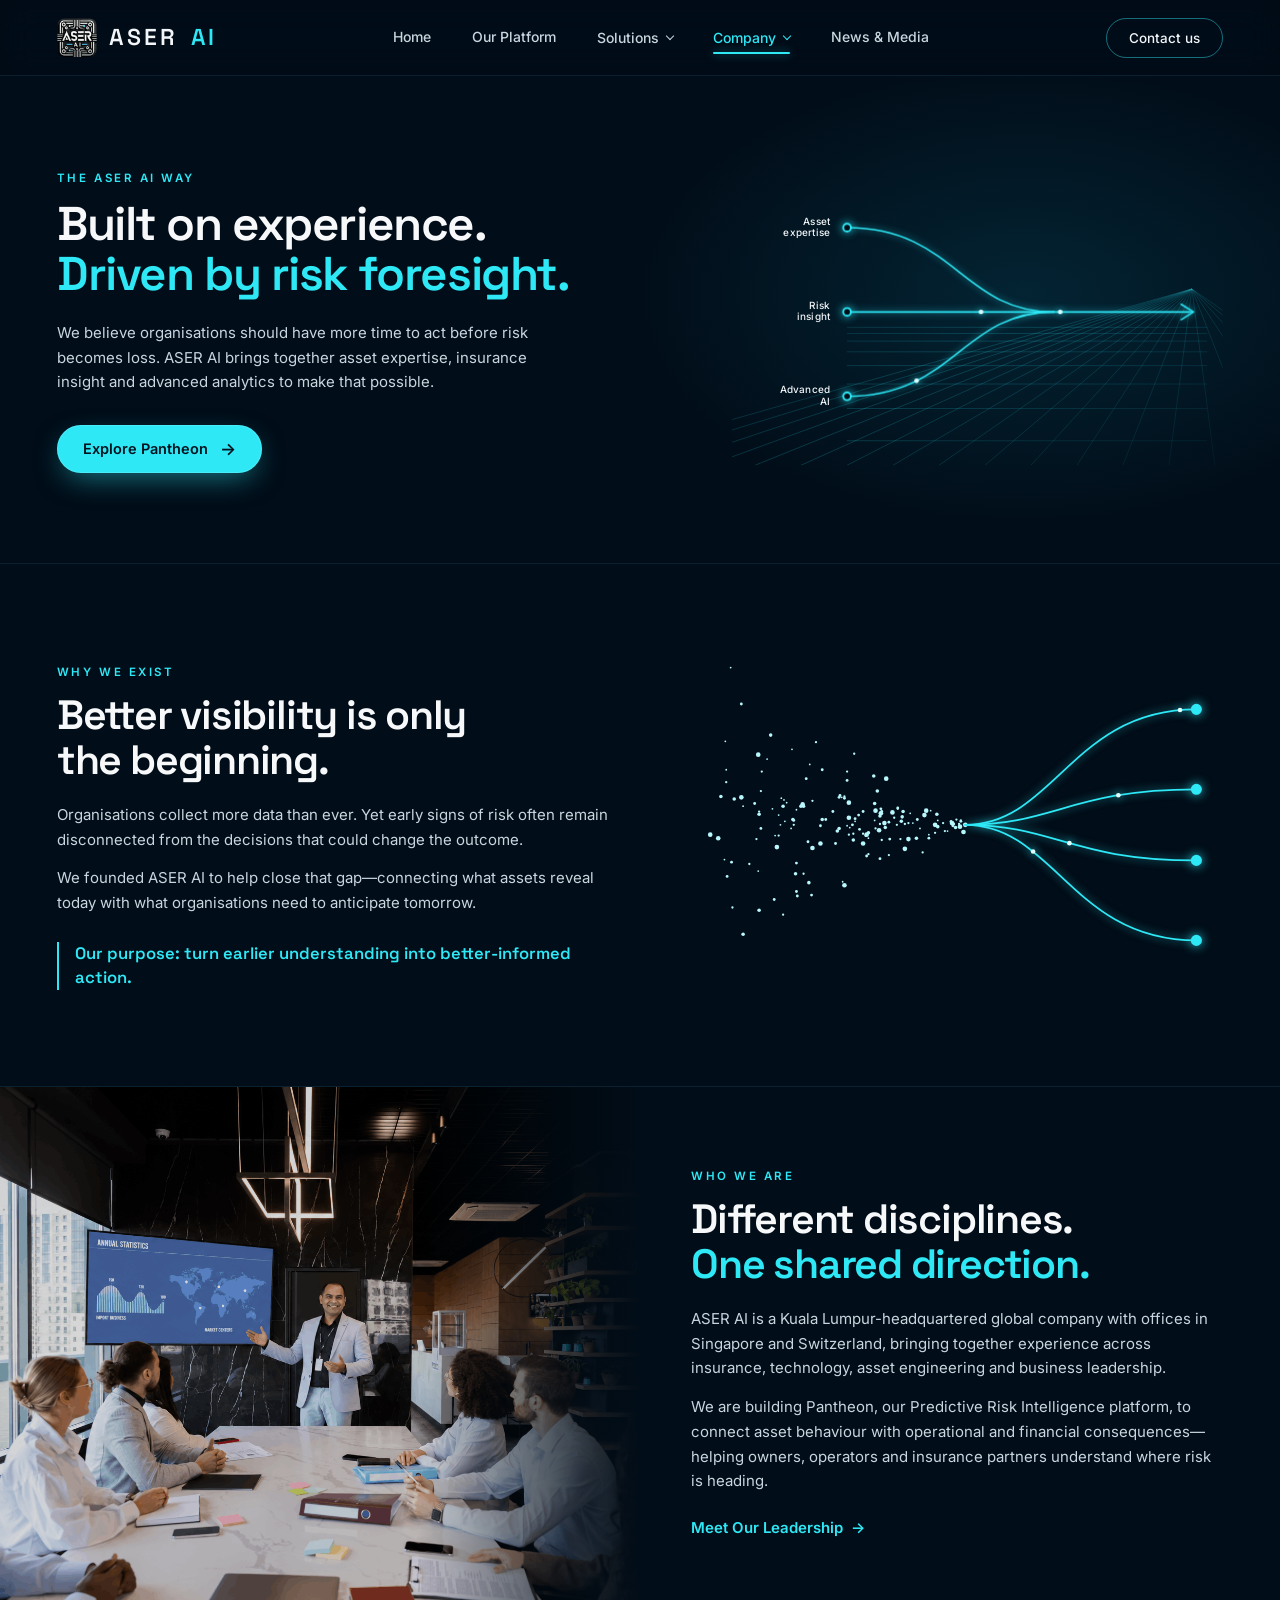
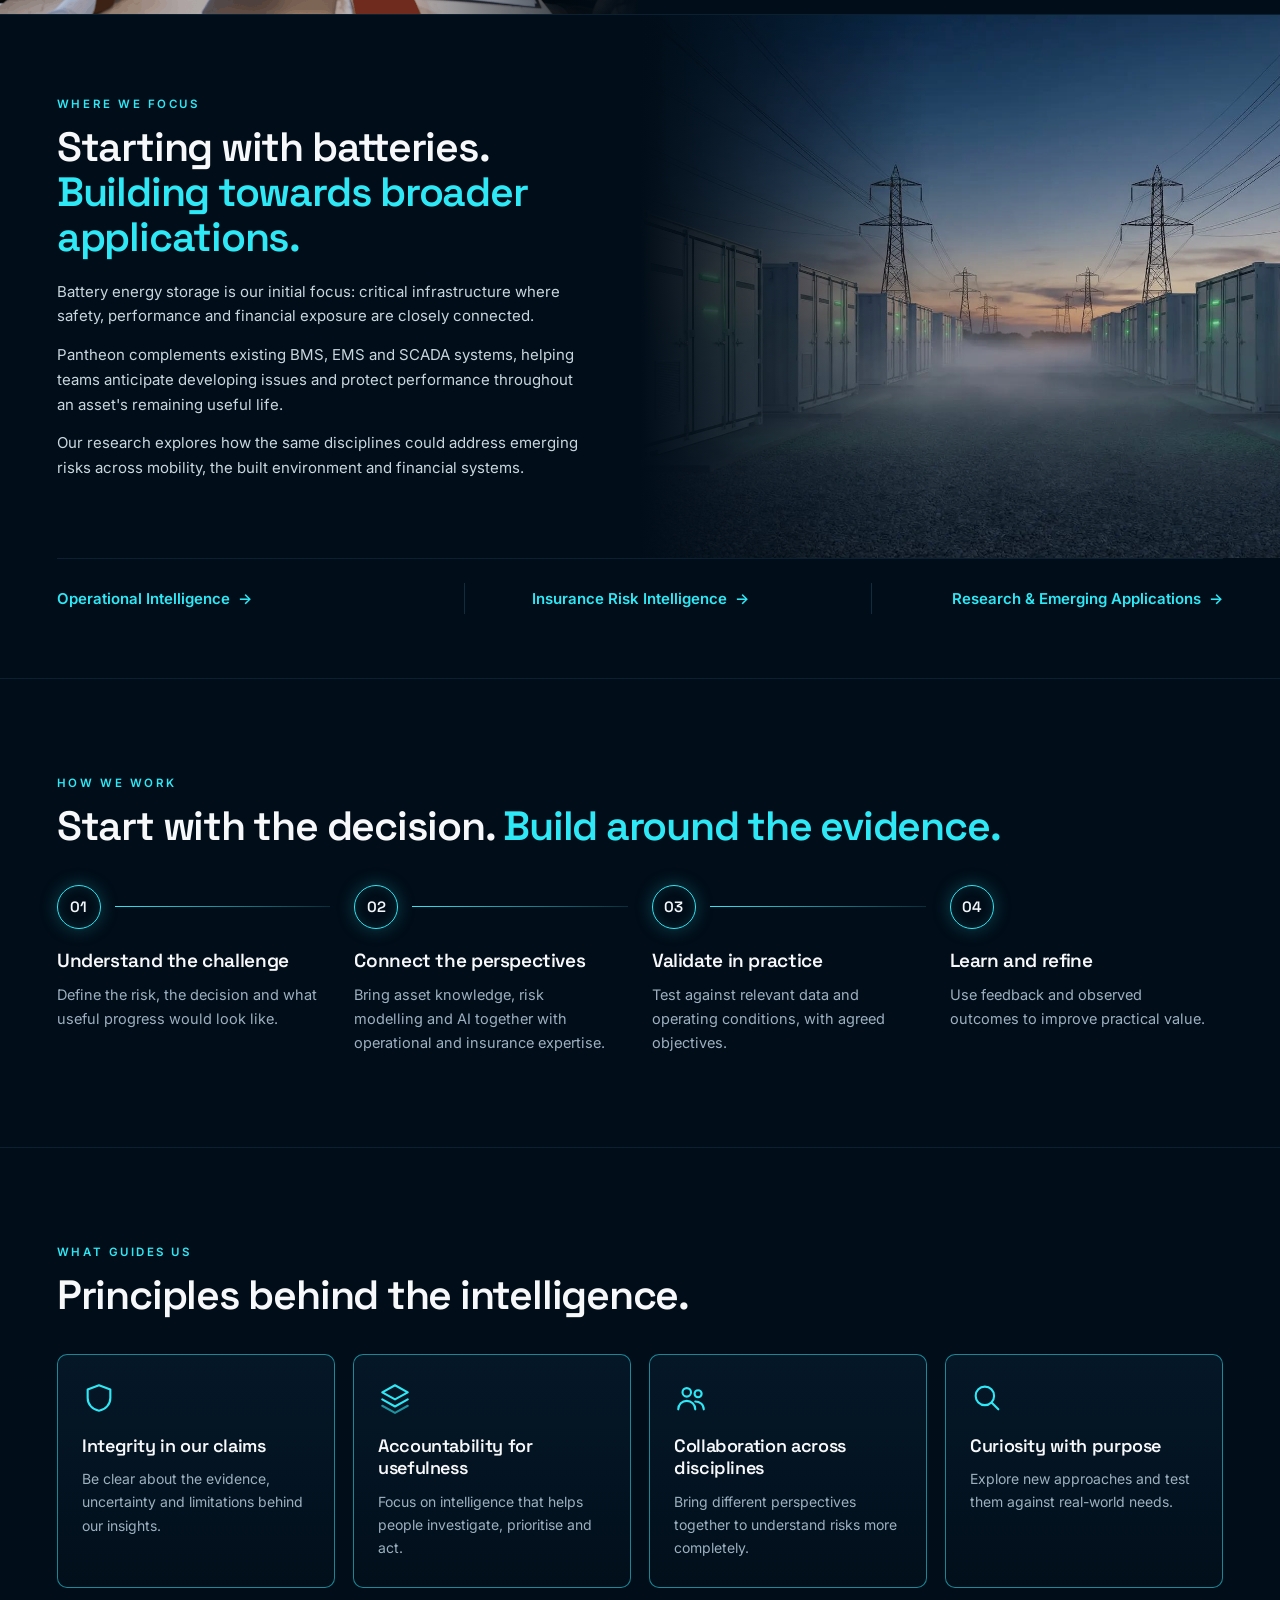
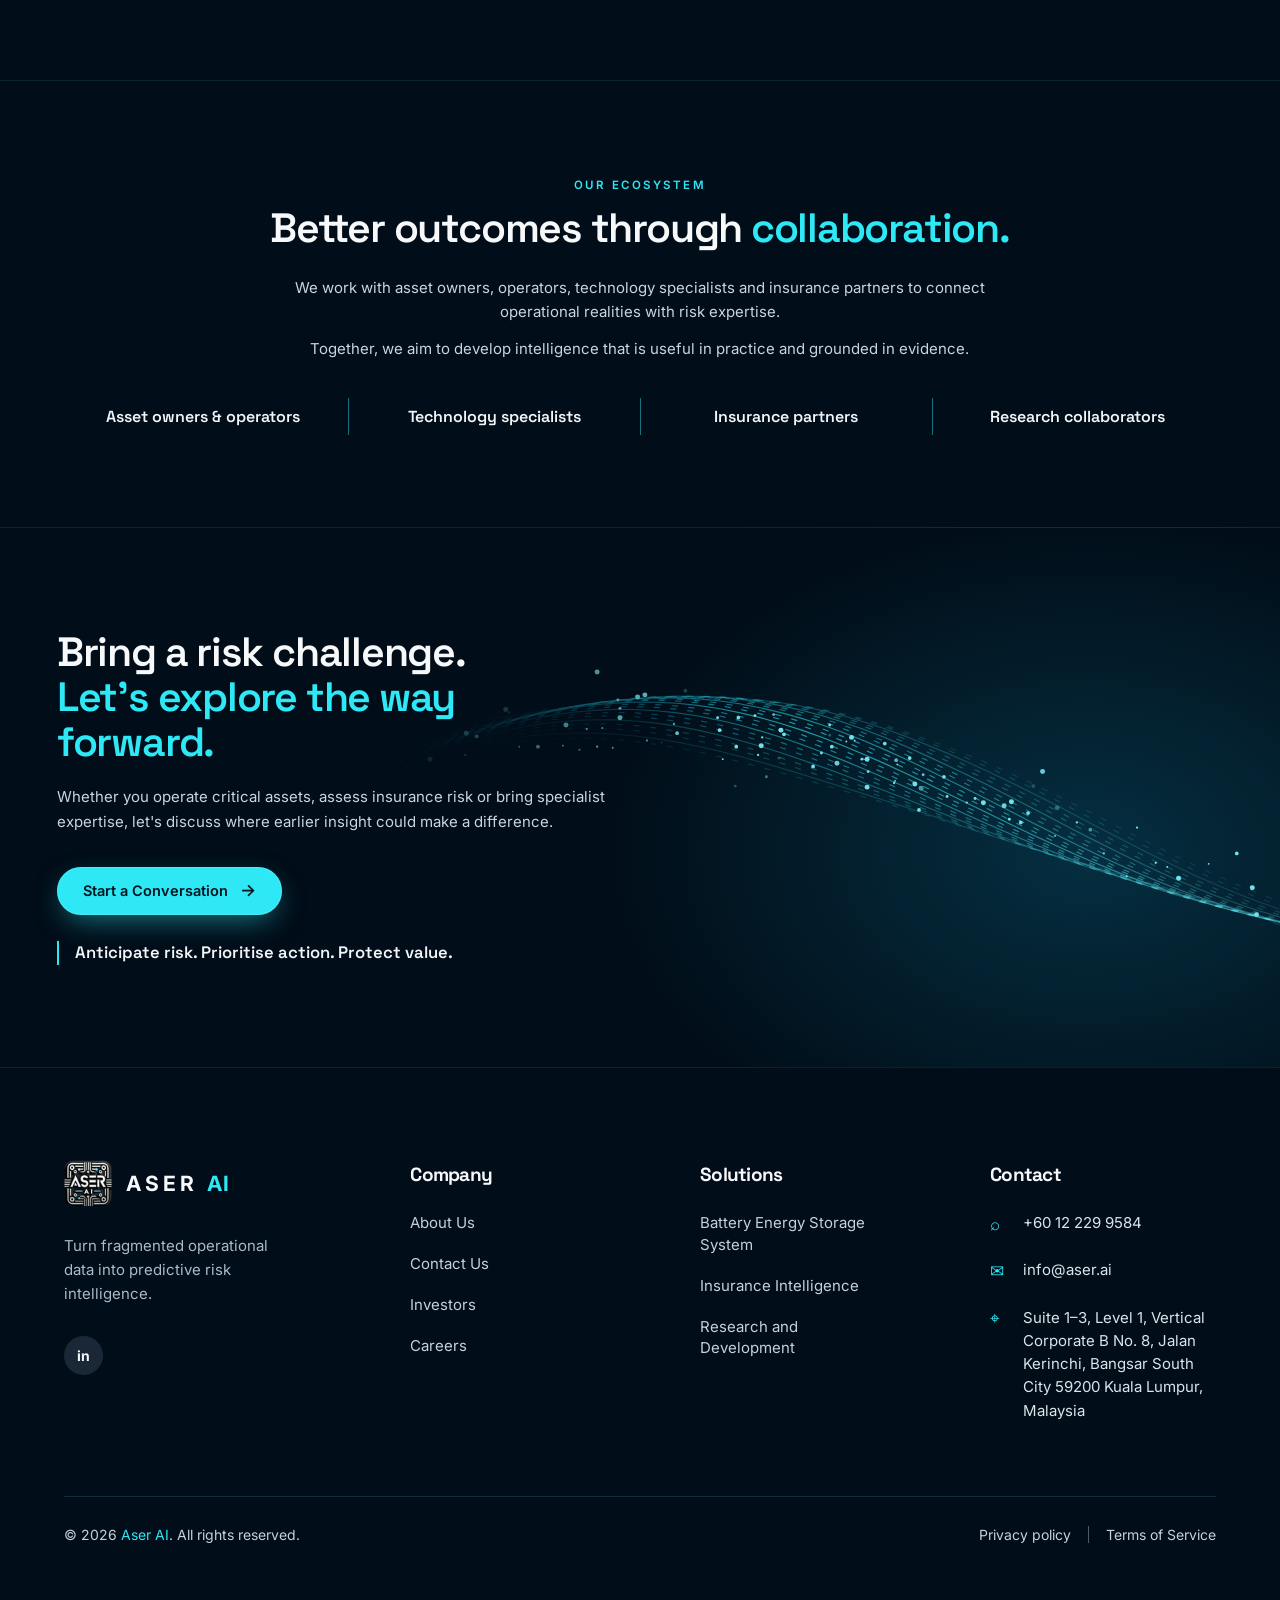
==== commit c43ce1ed: "working on alignment and adding svg" ====
--- a/about-us.html
+++ b/about-us.html
@@ -17,9 +17,36 @@
 
 <body class="pw-way-page">
 
+    <!-- AI LOADER -->
+    <script>try{if(sessionStorage.getItem("aserLoaded"))document.documentElement.classList.add("al-skip")}catch(e){}</script>
+    <div class="ai-loader" id="aiLoader" role="status" aria-live="polite" aria-label="Loading ASER AI">
+        <div class="al-grid" aria-hidden="true"></div>
+        <div class="al-core">
+            <svg class="al-net" viewBox="0 0 400 400" aria-hidden="true" focusable="false">
+                <circle class="al-orbit al-orbit-1" cx="200" cy="200" r="150"/>
+                <circle class="al-orbit al-orbit-2" cx="200" cy="200" r="98"/>
+                <circle class="al-scan" cx="200" cy="200" r="178"/>
+                <g class="al-links"><line x1="350" y1="200" x2="285" y2="249" style="--i:0"/><line x1="350" y1="200" x2="285" y2="151" style="--i:1"/><line x1="306" y1="306" x2="285" y2="249" style="--i:2"/><line x1="306" y1="306" x2="200" y2="298" style="--i:3"/><line x1="200" y1="350" x2="200" y2="298" style="--i:4"/><line x1="200" y1="350" x2="285" y2="249" style="--i:5"/><line x1="94" y1="306" x2="115" y2="249" style="--i:6"/><line x1="94" y1="306" x2="200" y2="298" style="--i:7"/><line x1="50" y1="200" x2="115" y2="249" style="--i:8"/><line x1="50" y1="200" x2="115" y2="151" style="--i:9"/><line x1="94" y1="94" x2="115" y2="151" style="--i:10"/><line x1="94" y1="94" x2="200" y2="102" style="--i:11"/><line x1="200" y1="50" x2="200" y2="102" style="--i:12"/><line x1="200" y1="50" x2="285" y2="151" style="--i:13"/><line x1="306" y1="94" x2="285" y2="151" style="--i:14"/><line x1="306" y1="94" x2="200" y2="102" style="--i:15"/><line x1="285" y1="249" x2="200" y2="200" style="--i:16"/><line x1="200" y1="298" x2="200" y2="200" style="--i:17"/><line x1="115" y1="249" x2="200" y2="200" style="--i:18"/><line x1="115" y1="151" x2="200" y2="200" style="--i:19"/><line x1="200" y1="102" x2="200" y2="200" style="--i:20"/><line x1="285" y1="151" x2="200" y2="200" style="--i:21"/></g>
+                <g class="al-pulses"><circle r="2.4"><animateMotion dur="1.40s" begin="0.00s" repeatCount="indefinite" path="M350 200 L 285 249"/></circle><circle r="2.4"><animateMotion dur="1.65s" begin="0.17s" repeatCount="indefinite" path="M350 200 L 285 151"/></circle><circle r="2.4"><animateMotion dur="1.90s" begin="0.34s" repeatCount="indefinite" path="M306 306 L 285 249"/></circle><circle r="2.4"><animateMotion dur="2.15s" begin="0.51s" repeatCount="indefinite" path="M306 306 L 200 298"/></circle><circle r="2.4"><animateMotion dur="1.40s" begin="0.68s" repeatCount="indefinite" path="M200 350 L 200 298"/></circle><circle r="2.4"><animateMotion dur="1.65s" begin="0.85s" repeatCount="indefinite" path="M200 350 L 285 249"/></circle><circle r="2.4"><animateMotion dur="1.90s" begin="1.02s" repeatCount="indefinite" path="M94 306 L 115 249"/></circle><circle r="2.4"><animateMotion dur="2.15s" begin="1.19s" repeatCount="indefinite" path="M94 306 L 200 298"/></circle><circle r="2.4"><animateMotion dur="1.40s" begin="0.16s" repeatCount="indefinite" path="M50 200 L 115 249"/></circle><circle r="2.4"><animateMotion dur="1.65s" begin="0.33s" repeatCount="indefinite" path="M50 200 L 115 151"/></circle><circle r="2.4"><animateMotion dur="1.90s" begin="0.50s" repeatCount="indefinite" path="M94 94 L 115 151"/></circle><circle r="2.4"><animateMotion dur="2.15s" begin="0.67s" repeatCount="indefinite" path="M94 94 L 200 102"/></circle><circle r="2.4"><animateMotion dur="1.40s" begin="0.84s" repeatCount="indefinite" path="M200 50 L 200 102"/></circle><circle r="2.4"><animateMotion dur="1.65s" begin="1.01s" repeatCount="indefinite" path="M200 50 L 285 151"/></circle><circle r="2.4"><animateMotion dur="1.90s" begin="1.18s" repeatCount="indefinite" path="M306 94 L 285 151"/></circle><circle r="2.4"><animateMotion dur="2.15s" begin="0.15s" repeatCount="indefinite" path="M306 94 L 200 102"/></circle><circle r="2.4"><animateMotion dur="1.40s" begin="0.32s" repeatCount="indefinite" path="M285 249 L 200 200"/></circle><circle r="2.4"><animateMotion dur="1.65s" begin="0.49s" repeatCount="indefinite" path="M200 298 L 200 200"/></circle><circle r="2.4"><animateMotion dur="1.90s" begin="0.66s" repeatCount="indefinite" path="M115 249 L 200 200"/></circle><circle r="2.4"><animateMotion dur="2.15s" begin="0.83s" repeatCount="indefinite" path="M115 151 L 200 200"/></circle><circle r="2.4"><animateMotion dur="1.40s" begin="1.00s" repeatCount="indefinite" path="M200 102 L 200 200"/></circle><circle r="2.4"><animateMotion dur="1.65s" begin="1.17s" repeatCount="indefinite" path="M285 151 L 200 200"/></circle></g>
+                <g class="al-nodes"><circle class="al-n-out" cx="350" cy="200" r="4" style="--i:0"/><circle class="al-n-out" cx="306" cy="306" r="4" style="--i:1"/><circle class="al-n-out" cx="200" cy="350" r="4" style="--i:2"/><circle class="al-n-out" cx="94" cy="306" r="4" style="--i:3"/><circle class="al-n-out" cx="50" cy="200" r="4" style="--i:4"/><circle class="al-n-out" cx="94" cy="94" r="4" style="--i:5"/><circle class="al-n-out" cx="200" cy="50" r="4" style="--i:6"/><circle class="al-n-out" cx="306" cy="94" r="4" style="--i:7"/><circle class="al-n-in" cx="285" cy="249" r="5" style="--i:8"/><circle class="al-n-in" cx="200" cy="298" r="5" style="--i:9"/><circle class="al-n-in" cx="115" cy="249" r="5" style="--i:10"/><circle class="al-n-in" cx="115" cy="151" r="5" style="--i:11"/><circle class="al-n-in" cx="200" cy="102" r="5" style="--i:12"/><circle class="al-n-in" cx="285" cy="151" r="5" style="--i:13"/></g>
+            </svg>
+            <div class="al-logo">
+                <span class="al-logo-ring"></span>
+                <img src="./assets/images/aser-logo.png" alt="" width="64" height="61">
+            </div>
+        </div>
+        <div class="al-brand">ASER <span>AI</span></div>
+        <div class="al-status">
+            <span class="al-dot"></span>
+            <span class="al-text" data-steps="Connecting asset signals|Modelling risk pathways|Generating foresight">Connecting asset signals</span>
+        </div>
+        <div class="al-bar"><span></span></div>
+        <span class="al-pct" aria-hidden="true">0%</span>
+    </div>
+
     <header class="site-header">
 
-        <a href="./index.html" class="logo" aria-label="ASER AI home">ASER <span>AI</span></a>
+        <a href="./index.html" class="logo" aria-label="ASER AI home"><img class="logo-mark" src="./assets/images/aser-logo.png" alt="" width="40" height="38"><span class="logo-text">ASER <span>AI</span></span></a>
 
         <nav class="main-nav" id="mainNavigation" aria-label="Main">
 
@@ -233,9 +260,7 @@
                 <!-- BRAND -->
                 <div class="aser-footer-brand">
                     <div class="aser-footer-logo-wrap">
-                        <div class="aser-footer-mark" aria-hidden="true">
-                            <span>A</span>
-                        </div>
+                        <img class="aser-footer-logo-img" src="./assets/images/aser-logo.png" alt="" width="48" height="46">
                         <div class="aser-footer-logo">
                             ASER <span>AI</span>
                         </div>
@@ -313,9 +338,9 @@
                 </p>
 
                 <div class="aser-footer-legal">
-                    <a href="#">Privacy policy</a>
+                    <a href="./privacy-policy.html">Privacy policy</a>
                     <span class="aser-footer-legal-divider"></span>
-                    <a href="#">Terms of Service</a>
+                    <a href="./terms.html">Terms of Service</a>
                 </div>
             </div>
 
--- a/style/main.css
+++ b/style/main.css
@@ -574,7 +574,7 @@
 .problem-section {
     position: relative;
     min-height: 950px;
-    padding: 110px 4.2% 100px;
+    /* padding: 110px 4.2% 100px; */
     overflow: hidden;
     isolation: isolate;
 
@@ -5495,13 +5495,13 @@
 .insurance-hero-grid {
     position: relative;
     width: min(1320px, 92%);
-    min-height: 660px;
+    /* min-height: 660px; */
     margin: 0 auto;
     display: grid;
     grid-template-columns: .94fr 1.06fr;
     align-items: center;
     gap: 25px;
-    padding-top: 70px;
+    /* padding-top: 70px; */
 }
 
 .insurance-hero-content {
--- a/style/design-system.css
+++ b/style/design-system.css
@@ -398,7 +398,7 @@
 ========================================================= */
 
 /* Standard sections: consistent vertical rhythm and a hairline divider */
-.problem-section,
+/* .problem-section, */
 .aser3-section,
 .aser4-section,
 .aser5-section,
@@ -1369,7 +1369,7 @@
     }
 
     body .problem-section .problem-visual {
-        min-height: 330px;
+        min-height: 370px;
     }
 
     body .pantheon-hero .hero-copy {
@@ -3595,3 +3595,982 @@
     max-width: none;
     width: 112%;
 }
+
+
+/* =========================================================
+   LEFT-ALIGNED PAGE HEROES (matches the ASER AI Way hero)
+========================================================= */
+
+.pg-hero {
+    text-align: left;
+    padding: clamp(72px, 8vw, 112px) 0;
+    background:
+        radial-gradient(45% 75% at 82% 45%, rgba(14, 126, 160, .22), transparent 70%),
+        var(--ds-bg);
+}
+
+.pg-hero-net {
+    -webkit-mask-image: linear-gradient(90deg, transparent 38%, #000 72%);
+    mask-image: linear-gradient(90deg, transparent 38%, #000 72%);
+}
+
+.pg-hero-inner {
+    width: var(--ds-container);
+    max-width: none;
+    align-items: flex-start;
+}
+
+.pg-hero-inner > * {
+    max-width: 640px;
+}
+
+.pg-hero h1 {
+    font-size: clamp(38px, 4.1vw, 60px);
+    font-weight: 600 !important;
+    letter-spacing: -0.03em !important;
+}
+
+.pg-hero p {
+    max-width: 540px;
+}
+
+.pg-breadcrumb {
+    margin-bottom: 22px;
+}
+
+/* Team page hero */
+body .team-intro .team-container {
+    width: var(--ds-container);
+    max-width: none;
+    margin: 0 auto;
+}
+
+body .team-intro .team-hero-content {
+    max-width: 680px;
+    margin: 0;
+    text-align: left;
+    align-items: flex-start;
+}
+
+body .team-intro .team-breadcrumb {
+    justify-content: flex-start;
+}
+
+body .team-intro .team-hero-content h1 {
+    font-size: clamp(38px, 4.1vw, 60px);
+    font-weight: 600 !important;
+    letter-spacing: -0.03em !important;
+}
+
+body .team-intro .team-intro-description {
+    margin-left: 0;
+    margin-right: 0;
+    max-width: 540px;
+}
+
+body .team-intro .team-intro-line {
+    margin-left: 0;
+}
+
+
+/* =========================================================
+   LEGAL PAGES (Privacy Policy, Terms & Conditions)
+========================================================= */
+
+.lg-updated {
+    display: inline-flex;
+    align-items: center;
+    margin-bottom: 18px;
+    padding: 6px 12px;
+    border: 1px solid var(--ds-line);
+    border-radius: 999px;
+    color: var(--ds-muted);
+    font-size: 13px;
+}
+
+.lg-layout {
+    display: grid;
+    grid-template-columns: 280px minmax(0, 1fr);
+    gap: clamp(32px, 5vw, 72px);
+    align-items: start;
+}
+
+.lg-aside {
+    position: sticky;
+    top: 100px;
+}
+
+.lg-toc ol {
+    list-style: none;
+    margin: 0;
+    padding: 0;
+    border-left: 1px solid var(--ds-divider);
+}
+
+.lg-toc a {
+    position: relative;
+    display: flex;
+    gap: 12px;
+    padding: 8px 0 8px 18px;
+    color: var(--ds-muted);
+    font-size: 13.5px;
+    line-height: 1.4;
+    text-decoration: none;
+    transition: color .25s ease;
+}
+
+.lg-toc a span {
+    color: rgba(46, 232, 246, .55);
+    font-variant-numeric: tabular-nums;
+}
+
+.lg-toc a::before {
+    content: "";
+    position: absolute;
+    left: -1px;
+    top: 6px;
+    bottom: 6px;
+    width: 2px;
+    background: var(--ds-cyan);
+    box-shadow: 0 0 8px var(--ds-cyan);
+    transform: scaleY(0);
+    transition: transform .3s var(--ds-ease);
+}
+
+.lg-toc a:hover,
+.lg-toc a.is-active {
+    color: var(--ds-text);
+}
+
+.lg-toc a.is-active::before {
+    transform: scaleY(1);
+}
+
+.lg-other {
+    display: inline-flex;
+    gap: 8px;
+    margin-top: 26px;
+    color: var(--ds-cyan);
+    font-size: 14px;
+    font-weight: 600;
+    text-decoration: none;
+}
+
+.lg-content {
+    max-width: 820px;
+}
+
+.lg-section {
+    padding: 30px 0 34px;
+    border-bottom: 1px solid var(--ds-divider);
+    scroll-margin-top: 100px;
+}
+
+.lg-section:first-child {
+    padding-top: 0;
+}
+
+.lg-section h2 {
+    display: flex;
+    align-items: baseline;
+    gap: 14px;
+    margin-bottom: 16px;
+    font-size: clamp(22px, 1.9vw, 28px) !important;
+    font-weight: 600 !important;
+    letter-spacing: -0.02em !important;
+}
+
+.lg-section h2 span {
+    color: var(--ds-cyan);
+    font-size: .7em;
+}
+
+.lg-section h3 {
+    margin: 22px 0 8px;
+    font-size: 17px;
+    font-weight: 600;
+    color: var(--ds-text);
+}
+
+.lg-section p {
+    margin-bottom: 12px;
+    color: var(--ds-text-2);
+    font-size: 15px;
+    line-height: 1.7;
+}
+
+.lg-section a {
+    color: var(--ds-cyan);
+}
+
+.lg-section strong {
+    color: var(--ds-text);
+    font-weight: 600;
+}
+
+.lg-list {
+    list-style: none;
+    display: grid;
+    gap: 9px;
+    margin: 6px 0 14px;
+    padding: 0;
+}
+
+.lg-list li {
+    position: relative;
+    padding-left: 22px;
+    color: var(--ds-text-2);
+    font-size: 15px;
+    line-height: 1.6;
+}
+
+.lg-list li::before {
+    content: "";
+    position: absolute;
+    left: 2px;
+    top: 9px;
+    width: 7px;
+    height: 7px;
+    border-radius: 50%;
+    background: var(--ds-cyan);
+    box-shadow: 0 0 8px rgba(46, 232, 246, .6);
+}
+
+.lg-contact {
+    display: grid;
+    gap: 6px;
+    margin-top: 10px;
+    padding: 20px 22px;
+    border: 1px solid var(--ds-line);
+    border-radius: var(--ds-radius);
+    background: linear-gradient(180deg, rgba(9, 34, 54, .55), rgba(3, 18, 31, .55));
+    color: var(--ds-text-2);
+    font-size: 14.5px;
+    line-height: 1.6;
+}
+
+.lg-contact strong {
+    color: var(--ds-cyan);
+    letter-spacing: .04em;
+}
+
+.lg-top {
+    position: fixed;
+    right: 24px;
+    bottom: 24px;
+    z-index: 50;
+    width: 46px;
+    height: 46px;
+    border: 1px solid var(--ds-line-strong);
+    border-radius: 50%;
+    background: rgba(1, 13, 24, .9);
+    color: var(--ds-cyan);
+    font-size: 18px;
+    cursor: pointer;
+    opacity: 0;
+    pointer-events: none;
+    transform: translateY(10px);
+    transition: opacity .3s ease, transform .3s var(--ds-ease), background .25s ease;
+}
+
+.lg-top.is-shown {
+    opacity: 1;
+    pointer-events: auto;
+    transform: none;
+}
+
+.lg-top:hover {
+    background: var(--ds-cyan);
+    color: #00141f;
+}
+
+@media (max-width: 900px) {
+    .lg-layout {
+        grid-template-columns: 1fr;
+    }
+
+    .lg-aside {
+        position: static;
+    }
+
+    .lg-toc ol {
+        display: grid;
+        grid-template-columns: 1fr 1fr;
+        column-gap: 16px;
+    }
+}
+
+@media (max-width: 560px) {
+    .lg-toc ol {
+        grid-template-columns: 1fr;
+    }
+
+    .pg-hero-net {
+        opacity: .45;
+        -webkit-mask-image: none;
+        mask-image: none;
+    }
+}
+
+.pg-hero .pg-breadcrumb {
+    margin: 0 0 22px;
+}
+
+.pg-hero-inner > h1 {
+    max-width: 780px;
+}
+
+
+/* =========================================================
+   LOGO — image mark + "ASER AI" wordmark
+========================================================= */
+
+.site-header .logo {
+    display: inline-flex;
+    align-items: center;
+    gap: 12px;
+}
+
+.site-header .logo .logo-mark {
+    width: 40px;
+    height: auto;
+    border-radius: 8px;
+    transition: transform .4s var(--ds-ease), filter .4s ease;
+}
+
+.site-header .logo:hover .logo-mark {
+    transform: rotate(-4deg) scale(1.05);
+    filter: drop-shadow(0 0 10px rgba(46, 232, 246, .45));
+}
+
+.site-header .logo .logo-text span {
+    margin-left: 4px;
+    color: var(--ds-cyan);
+}
+
+.aser-footer-logo-img {
+    width: 48px;
+    height: auto;
+    border-radius: 9px;
+}
+
+@media (max-width: 640px) {
+    .site-header .logo .logo-mark {
+        width: 34px;
+    }
+}
+
+.site-header .logo .logo-text {
+    margin-left: 0;
+    color: var(--ds-text);
+    letter-spacing: 3px;
+}
+
+
+/* =========================================================
+   AI LOADER
+========================================================= */
+
+.ai-loader {
+    position: fixed;
+    inset: 0;
+    z-index: 9999;
+    display: flex;
+    flex-direction: column;
+    align-items: center;
+    justify-content: center;
+    gap: 18px;
+    overflow: hidden;
+    background:
+        radial-gradient(40% 45% at 50% 45%, rgba(14, 126, 160, .28), transparent 70%),
+        #010a13;
+    color: var(--ds-text);
+    font-family: var(--ds-sans);
+    transition: opacity .7s ease .15s, visibility .7s ease .15s, clip-path .9s cubic-bezier(.7, 0, .2, 1);
+    clip-path: circle(150% at 50% 45%);
+}
+
+html.al-skip .ai-loader {
+    display: none;
+}
+
+html.al-lock,
+html.al-lock body {
+    overflow: hidden;
+}
+
+.ai-loader.is-done {
+    opacity: 0;
+    visibility: hidden;
+    clip-path: circle(0% at 50% 45%);
+    pointer-events: none;
+}
+
+.al-grid {
+    position: absolute;
+    inset: -50%;
+    background-image:
+        linear-gradient(rgba(46, 232, 246, .06) 1px, transparent 1px),
+        linear-gradient(90deg, rgba(46, 232, 246, .06) 1px, transparent 1px);
+    background-size: 46px 46px;
+    transform: perspective(600px) rotateX(58deg) translateY(10%);
+    -webkit-mask-image: radial-gradient(circle at 50% 50%, #000 0%, transparent 55%);
+    mask-image: radial-gradient(circle at 50% 50%, #000 0%, transparent 55%);
+    animation: alGrid 3s linear infinite;
+}
+
+@keyframes alGrid {
+    to { background-position: 0 46px, 0 0; }
+}
+
+.al-core {
+    position: relative;
+    width: min(320px, 72vw);
+    aspect-ratio: 1;
+}
+
+.al-net {
+    position: absolute;
+    inset: 0;
+    width: 100%;
+    height: 100%;
+    overflow: visible;
+}
+
+.al-orbit {
+    fill: none;
+    stroke: rgba(46, 232, 246, .18);
+    stroke-width: 1;
+    stroke-dasharray: 2 6;
+    transform-origin: 200px 200px;
+}
+
+.al-orbit-1 { animation: alSpin 18s linear infinite; }
+.al-orbit-2 { animation: alSpin 12s linear infinite reverse; }
+
+.al-scan {
+    fill: none;
+    stroke: var(--ds-cyan);
+    stroke-width: 1.5;
+    stroke-dasharray: 90 1030;
+    stroke-linecap: round;
+    transform-origin: 200px 200px;
+    filter: drop-shadow(0 0 6px var(--ds-cyan));
+    animation: alSpin 2.4s linear infinite;
+}
+
+@keyframes alSpin {
+    to { transform: rotate(360deg); }
+}
+
+.al-links line {
+    stroke: rgba(46, 232, 246, .35);
+    stroke-width: 1;
+    stroke-dasharray: 160;
+    stroke-dashoffset: 160;
+    animation: alDraw .9s ease forwards;
+    animation-delay: calc(var(--i) * 45ms);
+}
+
+@keyframes alDraw {
+    to { stroke-dashoffset: 0; }
+}
+
+.al-pulses circle {
+    fill: #dffcff;
+    filter: drop-shadow(0 0 4px #2ee8f6);
+}
+
+.al-nodes circle {
+    fill: #021320;
+    stroke: var(--ds-cyan);
+    stroke-width: 2;
+    transform-box: fill-box;
+    transform-origin: center;
+    opacity: 0;
+    animation:
+        alPop .5s cubic-bezier(.3, 1.6, .5, 1) forwards,
+        alGlow 2s ease-in-out infinite;
+    animation-delay: calc(var(--i) * 60ms), calc(var(--i) * 140ms + .6s);
+}
+
+.al-nodes .al-n-in {
+    fill: var(--ds-cyan);
+}
+
+@keyframes alPop {
+    from { opacity: 0; transform: scale(0); }
+    to { opacity: 1; transform: scale(1); }
+}
+
+@keyframes alGlow {
+    0%, 100% { filter: drop-shadow(0 0 2px rgba(46, 232, 246, .5)); }
+    50% { filter: drop-shadow(0 0 9px rgba(46, 232, 246, 1)); }
+}
+
+.al-logo {
+    position: absolute;
+    left: 50%;
+    top: 50%;
+    width: 22%;
+    aspect-ratio: 1;
+    display: grid;
+    place-items: center;
+    transform: translate(-50%, -50%);
+}
+
+.al-logo img {
+    position: relative;
+    z-index: 1;
+    width: 100%;
+    height: auto;
+    border-radius: 12px;
+    animation: alBreathe 1.8s ease-in-out infinite;
+}
+
+.al-logo-ring {
+    position: absolute;
+    inset: -14%;
+    border-radius: 50%;
+    border: 1.5px solid var(--ds-cyan);
+    box-shadow: 0 0 24px rgba(46, 232, 246, .55), inset 0 0 18px rgba(46, 232, 246, .35);
+    animation: alRing 1.8s ease-out infinite;
+}
+
+@keyframes alBreathe {
+    0%, 100% { transform: scale(1); filter: drop-shadow(0 0 6px rgba(46, 232, 246, .4)); }
+    50% { transform: scale(1.06); filter: drop-shadow(0 0 16px rgba(46, 232, 246, .8)); }
+}
+
+@keyframes alRing {
+    from { transform: scale(.9); opacity: 1; }
+    to { transform: scale(1.6); opacity: 0; }
+}
+
+.al-brand {
+    font-family: var(--ds-heading);
+    font-size: 22px;
+    font-weight: 600;
+    letter-spacing: 6px;
+    opacity: 0;
+    animation: alUp .6s ease forwards .4s;
+}
+
+.al-brand span {
+    color: var(--ds-cyan);
+}
+
+.al-status {
+    display: flex;
+    align-items: center;
+    gap: 10px;
+    min-height: 20px;
+    color: var(--ds-text-2);
+    font-size: 13px;
+    letter-spacing: .14em;
+    text-transform: uppercase;
+    opacity: 0;
+    animation: alUp .6s ease forwards .6s;
+}
+
+.al-dot {
+    width: 6px;
+    height: 6px;
+    border-radius: 50%;
+    background: var(--ds-cyan);
+    box-shadow: 0 0 10px var(--ds-cyan);
+    animation: alBlink 1s steps(2) infinite;
+}
+
+.al-text.is-swapping {
+    animation: alSwap .35s ease;
+}
+
+@keyframes alSwap {
+    0% { opacity: 0; transform: translateY(6px); filter: blur(3px); }
+    100% { opacity: 1; transform: none; filter: none; }
+}
+
+@keyframes alBlink {
+    50% { opacity: .2; }
+}
+
+@keyframes alUp {
+    from { opacity: 0; transform: translateY(8px); }
+    to { opacity: 1; transform: none; }
+}
+
+.al-bar {
+    position: relative;
+    width: min(240px, 60vw);
+    height: 2px;
+    overflow: hidden;
+    border-radius: 2px;
+    background: rgba(46, 232, 246, .15);
+}
+
+.al-bar span {
+    position: absolute;
+    inset: 0;
+    background: linear-gradient(90deg, var(--ds-cyan-deep), var(--ds-cyan), #fff);
+    box-shadow: 0 0 10px var(--ds-cyan);
+    transform: scaleX(var(--p, 0));
+    transform-origin: left;
+    transition: transform .25s ease;
+}
+
+.al-pct {
+    color: var(--ds-muted);
+    font-size: 12px;
+    font-variant-numeric: tabular-nums;
+    letter-spacing: .1em;
+}
+
+@media (prefers-reduced-motion: reduce) {
+    .ai-loader *,
+    .ai-loader *::before {
+        animation-duration: .01ms !important;
+        animation-iteration-count: 1 !important;
+    }
+
+    .al-pulses {
+        display: none;
+    }
+
+    .ai-loader {
+        clip-path: none;
+        transition: opacity .3s ease;
+    }
+}
+
+
+/* =========================================================
+   HERO SIDE GRAPHICS (team, investors, news, legal)
+========================================================= */
+
+@media (min-width: 900px) {
+    .pg-hero.has-art .pg-hero-inner {
+        display: grid;
+        grid-template-columns: minmax(0, 1.05fr) minmax(0, .95fr);
+        column-gap: clamp(28px, 4vw, 64px);
+        justify-items: start;
+    }
+
+    .pg-hero.has-art .pg-hero-inner > * {
+        grid-column: 1;
+    }
+
+    .pg-hero.has-art .pg-hero-inner > .pg-hero-art {
+        grid-column: 2;
+        grid-row: 1 / span 6;
+        align-self: center;
+        justify-self: stretch;
+        max-width: none;
+    }
+
+    .team-intro.has-art .team-container {
+        display: grid;
+        grid-template-columns: minmax(0, 1.05fr) minmax(0, .95fr);
+        column-gap: clamp(28px, 4vw, 64px);
+        align-items: center;
+    }
+
+    .team-intro.has-art .team-intro-line {
+        grid-column: 1 / -1;
+    }
+}
+
+.pg-hero.has-art .pg-hero-net {
+    opacity: .35;
+}
+
+.pg-hero-art {
+    width: 100%;
+    max-width: 520px;
+}
+
+@media (max-width: 899px) {
+    .pg-hero-art {
+        margin: 36px auto 0;
+        max-width: 440px;
+    }
+}
+
+.ha-svg {
+    display: block;
+    width: 100%;
+    height: auto;
+    overflow: visible;
+}
+
+.ha-svg text {
+    fill: var(--ds-text);
+    font-family: var(--ds-sans);
+    font-size: 13px;
+    font-weight: 500;
+}
+
+.ha-draw {
+    fill: none;
+    stroke: var(--ds-cyan);
+    stroke-width: 1.6;
+    stroke-linecap: round;
+    stroke-linejoin: round;
+    stroke-dasharray: 700;
+    stroke-dashoffset: 700;
+    filter: drop-shadow(0 0 4px rgba(46, 232, 246, .6));
+}
+
+.ha-faint {
+    stroke: rgba(46, 232, 246, .35);
+    filter: none;
+}
+
+.is-visible .ha-draw {
+    animation: pgDraw 1.6s var(--ds-ease) forwards;
+    animation-delay: calc(var(--i) * .12s + .2s);
+}
+
+.ha-orbit {
+    fill: none;
+    stroke: rgba(46, 232, 246, .18);
+    stroke-dasharray: 3 7;
+    transform-box: fill-box;
+    transform-origin: center;
+}
+
+.ha-spin {
+    animation: alSpin 30s linear infinite;
+}
+
+.ha-core {
+    fill: #03182a;
+    stroke: var(--ds-cyan);
+    stroke-width: 2;
+}
+
+.ha-core-glow {
+    fill: rgba(46, 232, 246, .12);
+    transform-box: fill-box;
+    transform-origin: center;
+    animation: haBreathe 2.6s ease-in-out infinite;
+}
+
+@keyframes haBreathe {
+    0%, 100% { transform: scale(1); opacity: .9; }
+    50% { transform: scale(1.18); opacity: .4; }
+}
+
+.ha-badge {
+    fill: #03182a;
+    stroke: rgba(46, 232, 246, .6);
+    stroke-width: 1.5;
+}
+
+.ha-person circle,
+.ha-person path {
+    fill: none;
+    stroke: var(--ds-text-2);
+    stroke-width: 2;
+    stroke-linecap: round;
+}
+
+.ha-lead circle,
+.ha-lead path {
+    stroke: var(--ds-cyan);
+}
+
+.ha-pop {
+    opacity: 0;
+    transform-box: fill-box;
+    transform-origin: center;
+}
+
+.is-visible .ha-pop {
+    animation: alPop .5s cubic-bezier(.3, 1.6, .5, 1) forwards;
+    animation-delay: calc(var(--i) * .1s + .5s);
+}
+
+.ha-dot {
+    fill: #dffcff;
+    filter: drop-shadow(0 0 5px #2ee8f6);
+}
+
+.ha-node {
+    fill: var(--ds-bg);
+    stroke: var(--ds-cyan);
+    stroke-width: 2.5;
+}
+
+.ha-gridline {
+    stroke: rgba(46, 232, 246, .1);
+}
+
+.ha-bar {
+    fill: url(#none);
+    fill: rgba(46, 232, 246, .12);
+    stroke: rgba(46, 232, 246, .4);
+    transform-box: fill-box;
+    transform-origin: bottom;
+    transform: scaleY(0);
+}
+
+.is-visible .ha-bar {
+    animation: haGrow .9s var(--ds-ease) forwards;
+    animation-delay: calc(var(--i) * .08s + .1s);
+}
+
+@keyframes haGrow {
+    to { transform: scaleY(1); }
+}
+
+.ha-trend {
+    stroke-width: 2.5;
+}
+
+.ha-arrowhead {
+    fill: none;
+    stroke: var(--ds-cyan);
+    stroke-width: 2.5;
+    stroke-linecap: round;
+    stroke-linejoin: round;
+    opacity: 0;
+}
+
+.is-visible .ha-arrowhead {
+    animation: pwArrow .4s ease forwards 1.6s;
+}
+
+.ha-chip rect {
+    fill: rgba(3, 21, 36, .92);
+    stroke: var(--ds-line-strong);
+}
+
+.ha-live {
+    fill: var(--ds-cyan);
+    animation: haBlink 1.6s ease-in-out infinite;
+}
+
+@keyframes haBlink {
+    50% { opacity: .3; }
+}
+
+.ha-float {
+    animation: haFloat 5s ease-in-out infinite;
+}
+
+.ha-float-2 {
+    animation-duration: 6.5s;
+    animation-direction: reverse;
+}
+
+@keyframes haFloat {
+    0%, 100% { transform: translateY(0); }
+    50% { transform: translateY(-8px); }
+}
+
+.ha-chip.ha-float {
+    animation-name: haFloatChip;
+}
+
+@keyframes haFloatChip {
+    0%, 100% { translate: 0 0; }
+    50% { translate: 0 -8px; }
+}
+
+.ha-wave {
+    fill: none;
+    stroke: rgba(46, 232, 246, .5);
+    stroke-width: 1.5;
+    transform-box: fill-box;
+    transform-origin: center;
+    animation: haRipple 3.2s ease-out infinite;
+    animation-delay: calc(var(--i) * .8s);
+}
+
+@keyframes haRipple {
+    from { transform: scale(1); opacity: .8; }
+    to { transform: scale(3.6); opacity: 0; }
+}
+
+.ha-icon {
+    fill: none;
+    stroke: var(--ds-cyan);
+    stroke-width: 2;
+    stroke-linejoin: round;
+}
+
+.ha-card rect:first-child {
+    fill: rgba(6, 27, 44, .9);
+    stroke: var(--ds-line);
+}
+
+.ha-tag {
+    fill: rgba(46, 232, 246, .35);
+}
+
+.ha-txt {
+    fill: rgba(201, 214, 223, .35);
+}
+
+.ha-txt2 {
+    fill: rgba(201, 214, 223, .2);
+}
+
+.ha-slide {
+    opacity: 0;
+}
+
+.is-visible .ha-slide {
+    animation: haSlide .7s var(--ds-ease) forwards;
+    animation-delay: calc(var(--i) * .18s + .6s);
+}
+
+@keyframes haSlide {
+    from { opacity: 0; translate: 24px 0; }
+    to { opacity: 1; translate: 0 0; }
+}
+
+.ha-doc {
+    fill: rgba(6, 27, 44, .92);
+    stroke: var(--ds-line-strong);
+}
+
+.ha-doc-back {
+    fill: rgba(3, 18, 31, .7);
+    stroke: var(--ds-line);
+}
+
+.ha-scanline {
+    fill: var(--ds-cyan);
+    opacity: .6;
+    filter: drop-shadow(0 0 6px var(--ds-cyan));
+    animation: haScan 3s ease-in-out infinite;
+}
+
+@keyframes haScan {
+    0%, 100% { transform: translateY(0); }
+    50% { transform: translateY(264px); }
+}
+
+.ha-shield {
+    fill: rgba(3, 24, 42, .95);
+    stroke: var(--ds-cyan);
+    stroke-width: 2;
+    filter: drop-shadow(0 0 14px rgba(46, 232, 246, .45));
+}
+
+.ha-check {
+    stroke-width: 5;
+}
+
+@media (prefers-reduced-motion: reduce) {
+    .ha-svg * {
+        animation: none !important;
+    }
+
+    .ha-draw { stroke-dashoffset: 0; }
+    .ha-pop, .ha-slide, .ha-arrowhead { opacity: 1; }
+    .ha-bar { transform: none; }
+    .ha-dot { display: none; }
+}
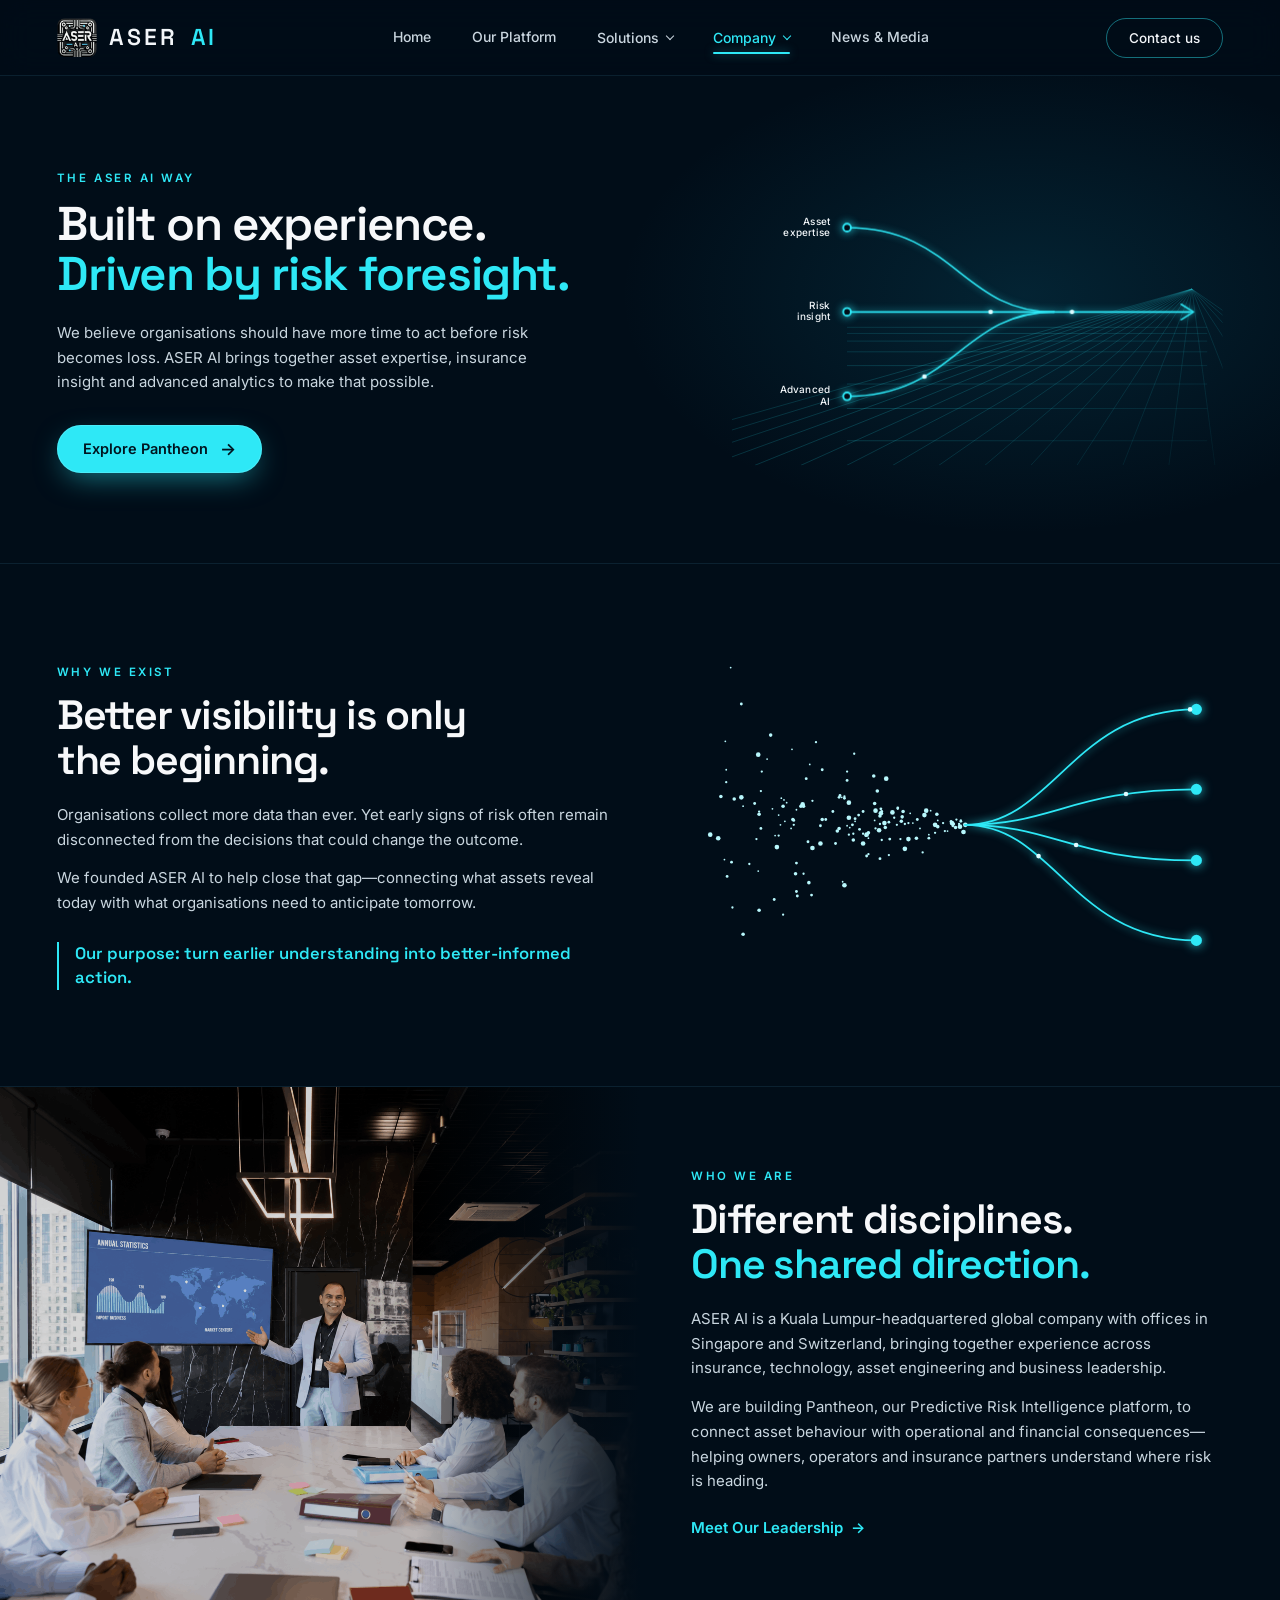
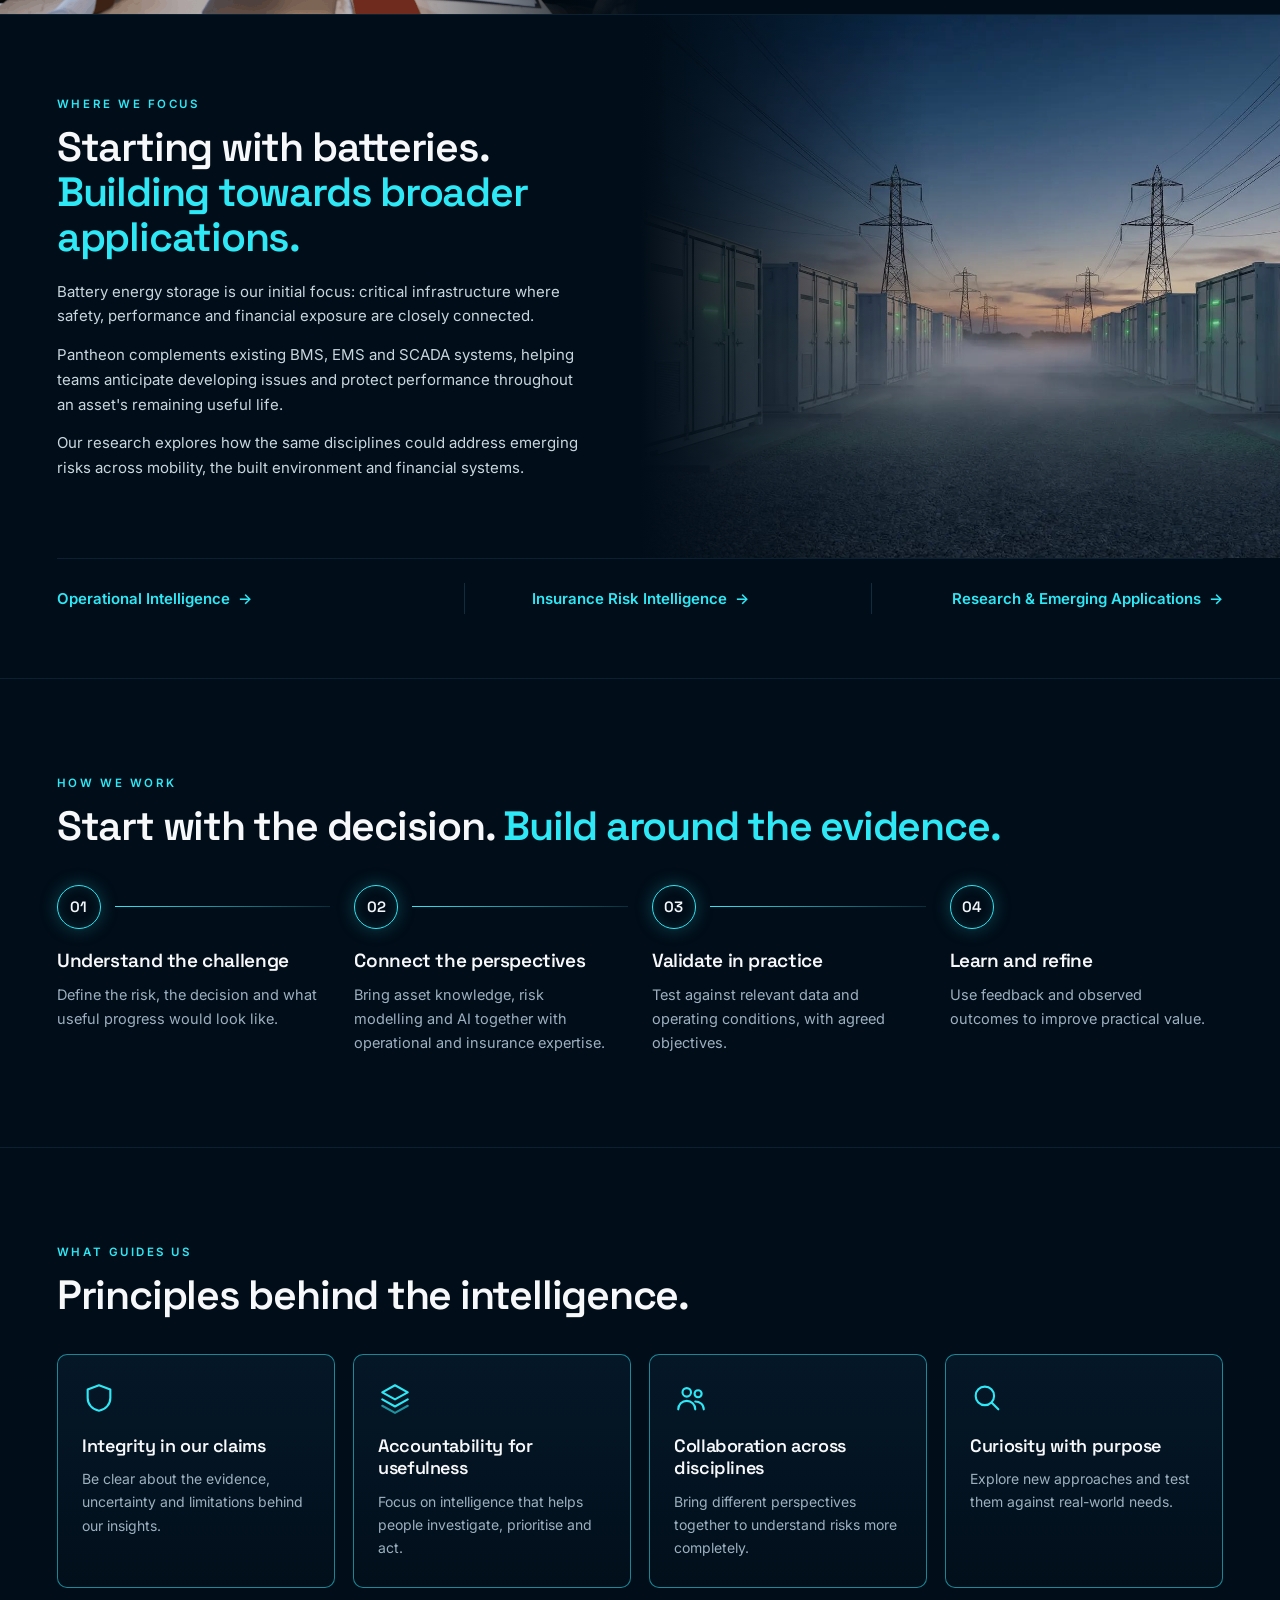
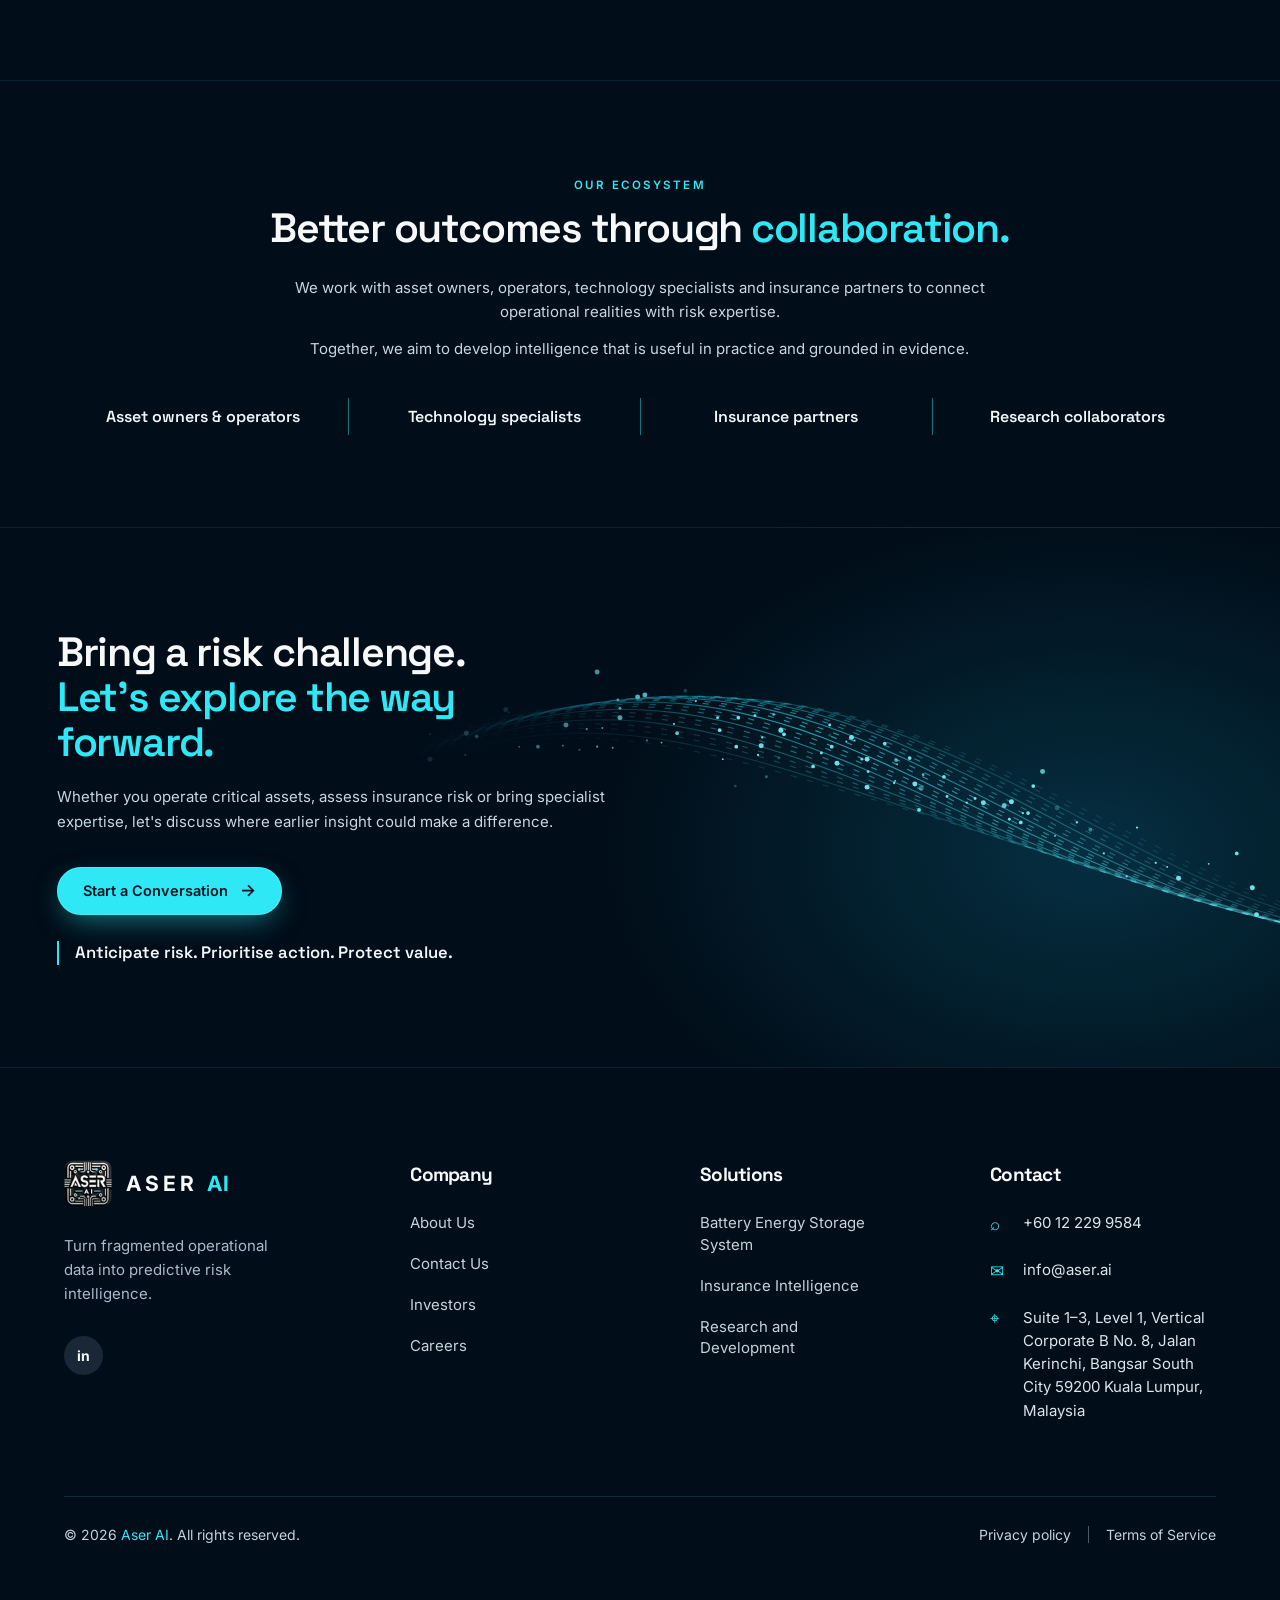
==== commit 03ccf161: "attach form with FormSubmit" ====
--- a/about-us.html
+++ b/about-us.html
@@ -347,7 +347,7 @@
         </div>
     </footer>
 
-    <script src="./script/main.js" defer></script>
+    <script src="./script/main.js?v=20261117b" defer></script>
 </body>
 
 </html>
--- a/style/main.css
+++ b/style/main.css
@@ -10846,7 +10846,7 @@
     align-items: center;
     overflow: hidden;
     isolation: isolate;
-    padding-top: 76px;
+    /* padding-top: 76px; */
     background:
         radial-gradient(ellipse at 78% 40%,
             rgba(0, 185, 220, .17),
@@ -10890,7 +10890,7 @@
 
 .aser-team-page .team-intro .team-container {
     padding-top: 45px;
-    padding-bottom: 65px;
+    /* padding-bottom: 65px; */
     text-align: center;
 }
 
--- a/style/design-system.css
+++ b/style/design-system.css
@@ -2642,6 +2642,24 @@
     min-height: 1em;
 }
 
+.pg-form-status.is-error {
+    color: #ff8a8a;
+}
+
+.pg-form-submit:disabled {
+    opacity: .65;
+    cursor: wait;
+}
+
+/* Honeypot field: kept off-screen for people, still visible to bots */
+.pg-hp {
+    position: absolute;
+    left: -9999px;
+    width: 1px;
+    height: 1px;
+    overflow: hidden;
+}
+
 /* ---------- Careers note ---------- */
 
 .pg-note {
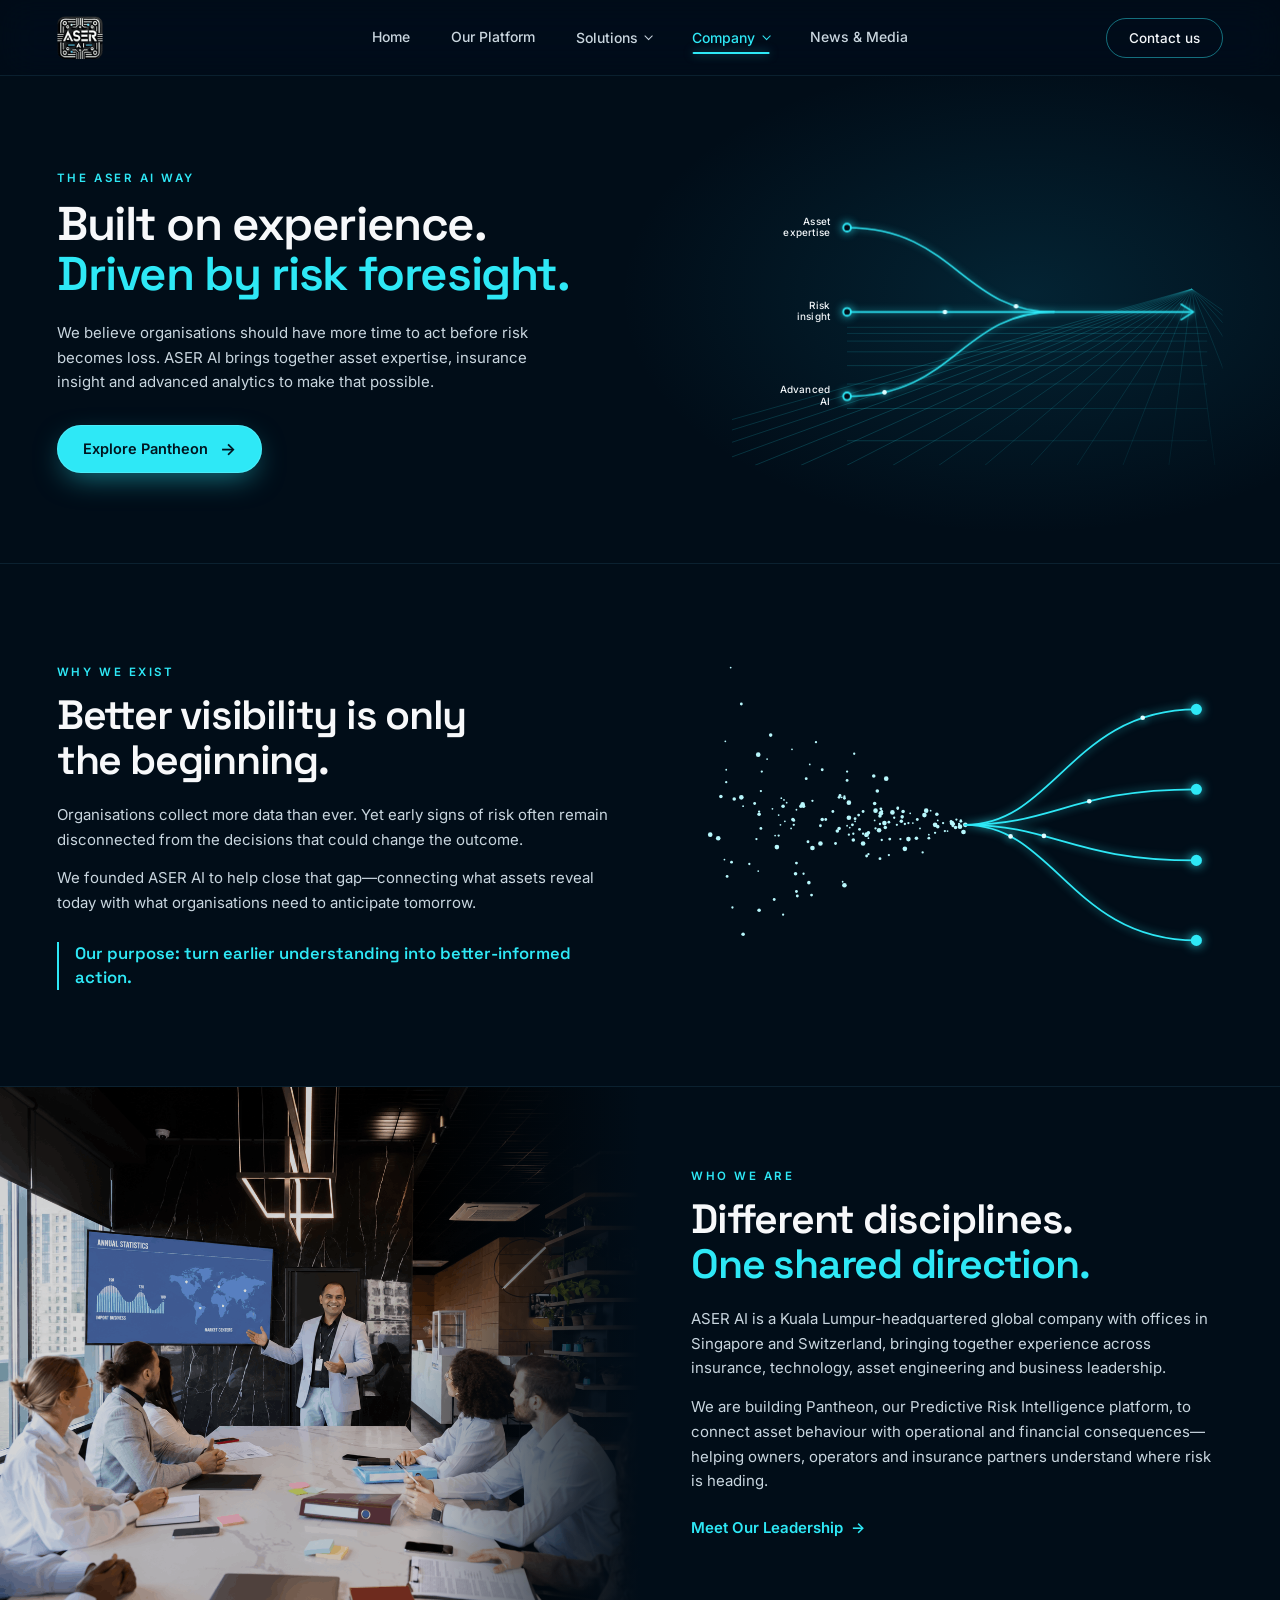
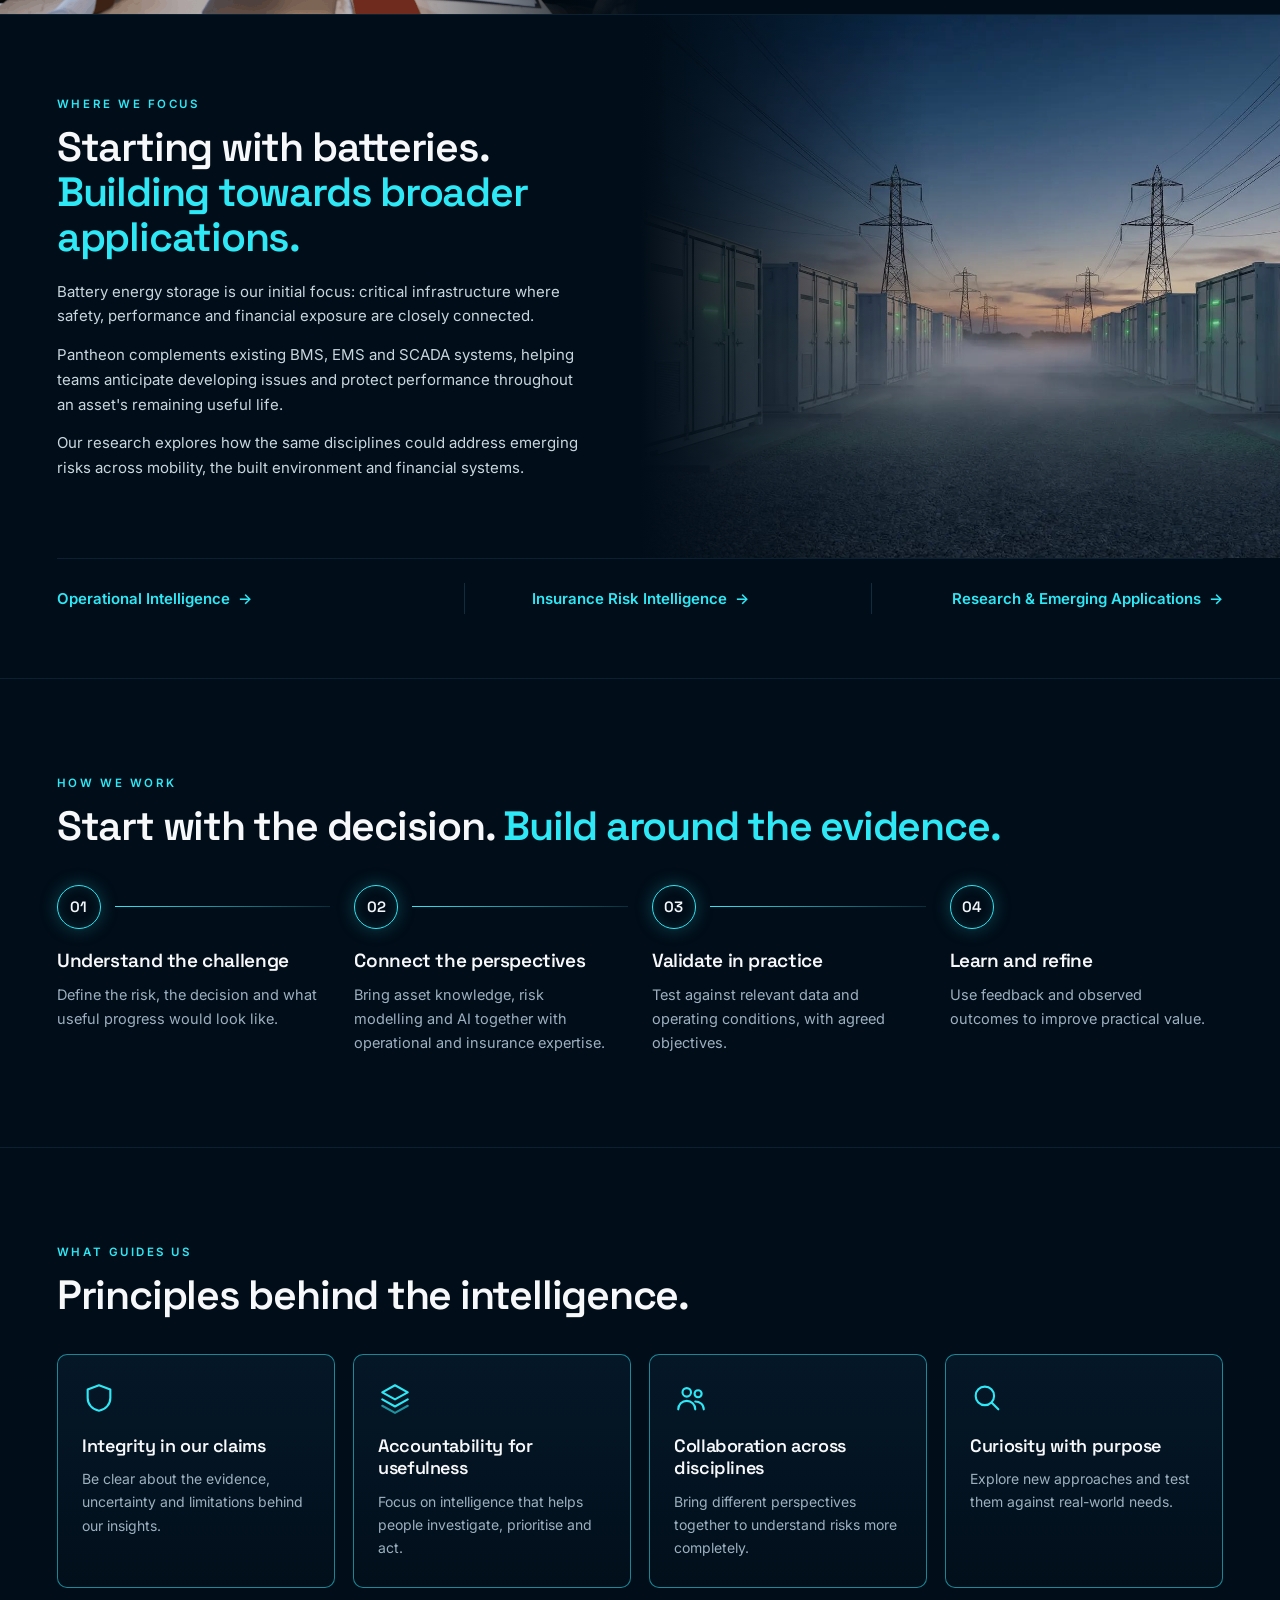
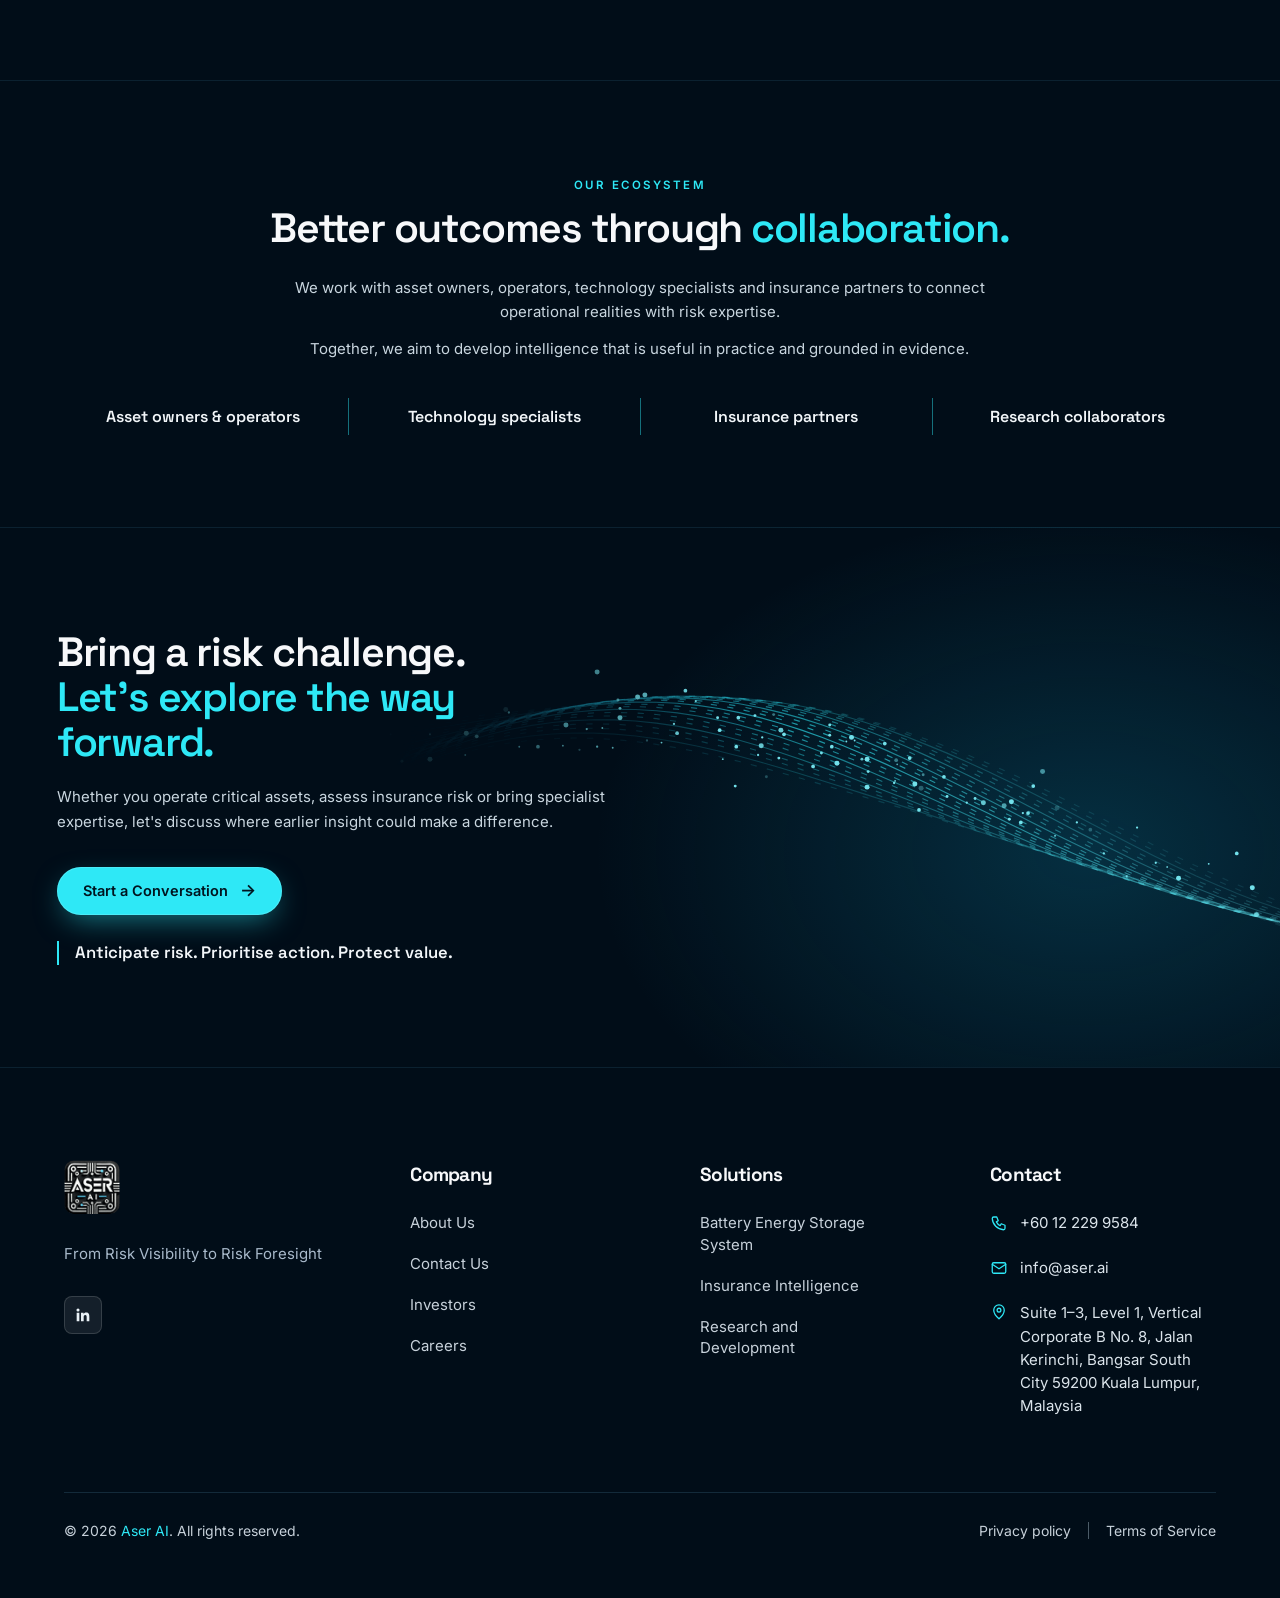
==== commit 98b162e6: "new changes" ====
--- a/about-us.html
+++ b/about-us.html
@@ -12,7 +12,7 @@
     <link href="https://fonts.googleapis.com/css2?family=Inter:wght@300;400;500;600;700&family=Space+Grotesk:wght@400;500;600;700&display=swap" rel="stylesheet">
     <link rel="stylesheet" href="./style/main.css">
     <link rel="stylesheet" href="./style/responsive.css">
-    <link rel="stylesheet" href="./style/design-system.css">
+    <link rel="stylesheet" href="./style/design-system.css?v=20261120">
 </head>
 
 <body class="pw-way-page">
@@ -46,7 +46,7 @@
 
     <header class="site-header">
 
-        <a href="./index.html" class="logo" aria-label="ASER AI home"><img class="logo-mark" src="./assets/images/aser-logo.png" alt="" width="40" height="38"><span class="logo-text">ASER <span>AI</span></span></a>
+        <a href="./index.html" class="logo" aria-label="ASER AI home"><img class="logo-mark" src="./assets/images/aser-logo.png" alt="ASER AI" width="40" height="38"></a>
 
         <nav class="main-nav" id="mainNavigation" aria-label="Main">
 
@@ -260,21 +260,12 @@
                 <!-- BRAND -->
                 <div class="aser-footer-brand">
                     <div class="aser-footer-logo-wrap">
-                        <img class="aser-footer-logo-img" src="./assets/images/aser-logo.png" alt="" width="48" height="46">
-                        <div class="aser-footer-logo">
-                            ASER <span>AI</span>
-                        </div>
+                        <img class="aser-footer-logo-img" src="./assets/images/aser-logo.png" alt="ASER AI" width="48" height="46">
                     </div>
 
-                    <p>
-                        Turn fragmented operational<br>
-                        data into predictive risk<br>
-                        intelligence.
-                    </p>
-
-                    <a href="#" class="aser-footer-social" aria-label="LinkedIn">
-                        in
-                    </a>
+                    <p class="aser-footer-tagline">From Risk Visibility to Risk Foresight</p>
+
+                    <a href="https://www.linkedin.com/company/aser-ai/" class="aser-footer-social" aria-label="ASER AI on LinkedIn" target="_blank" rel="noopener"><svg viewBox="0 0 24 24" aria-hidden="true"><path d="M20.45 20.45h-3.56v-5.57c0-1.33-.02-3.04-1.85-3.04-1.85 0-2.14 1.45-2.14 2.94v5.67H9.35V9h3.41v1.56h.05c.48-.9 1.64-1.85 3.37-1.85 3.6 0 4.27 2.37 4.27 5.46v6.28zM5.34 7.43a2.06 2.06 0 1 1 0-4.13 2.06 2.06 0 0 1 0 4.13zM7.12 20.45H3.56V9h3.56v11.45z"/></svg></a>
                 </div>
 
                 <!-- COMPANY -->
@@ -304,19 +295,19 @@
                     <ul class="aser-footer-contact-list">
                         <li>
                             <a href="tel:+60122299584" class="aser-footer-contact-link">
-                                <span class="aser-footer-contact-icon">⌕</span>
+                                <span class="aser-footer-contact-icon"><svg viewBox="0 0 24 24" aria-hidden="true"><path d="M5 4h4l2 5-2.5 1.5a11 11 0 0 0 5 5L15 13l5 2v4a2 2 0 0 1-2 2A16 16 0 0 1 3 6a2 2 0 0 1 2-2"/></svg></span>
                                 <span class="aser-footer-contact-text">+60 12 229 9584</span>
                             </a>
                         </li>
                         <li>
                             <a href="mailto:info@aser.ai" class="aser-footer-contact-link">
-                                <span class="aser-footer-contact-icon">✉</span>
+                                <span class="aser-footer-contact-icon"><svg viewBox="0 0 24 24" aria-hidden="true"><rect x="3" y="5" width="18" height="14" rx="2"/><path d="m3 7 9 6 9-6"/></svg></span>
                                 <span class="aser-footer-contact-text">info@aser.ai</span>
                             </a>
                         </li>
                         <li>
                             <div class="aser-footer-contact-link">
-                                <span class="aser-footer-contact-icon">⌖</span>
+                                <span class="aser-footer-contact-icon"><svg viewBox="0 0 24 24" aria-hidden="true"><path d="M12 21s7-6.2 7-11.5A7 7 0 0 0 5 9.5C5 14.8 12 21 12 21z"/><circle cx="12" cy="9.5" r="2.5"/></svg></span>
                                 <span class="aser-footer-address">
                                     Suite 1–3, Level 1, Vertical<br>
                                     Corporate B No. 8, Jalan<br>
@@ -347,7 +338,7 @@
         </div>
     </footer>
 
-    <script src="./script/main.js?v=20261117b" defer></script>
+    <script src="./script/main.js?v=20261120" defer></script>
 </body>
 
 </html>
--- a/style/main.css
+++ b/style/main.css
@@ -6670,7 +6670,7 @@
 
     .insurance-hero-grid {
         min-height: auto;
-        padding-top: 130px;
+        /* padding-top: 130px; */
         padding-bottom: 30px;
         grid-template-columns: 1fr;
         gap: 0;
--- a/style/design-system.css
+++ b/style/design-system.css
@@ -4592,3 +4592,736 @@
     .ha-bar { transform: none; }
     .ha-dot { display: none; }
 }
+
+
+/* =========================================================
+   WEBSITE CORRECTIONS — Sharath review (Nov 2026)
+========================================================= */
+
+/* 1–2. Header: logo only, aligned with page content; fixed (never
+   scrolls away) with a frosted-glass blur over the content behind it. */
+.site-header {
+    position: fixed;
+    top: 0;
+    left: 0;
+    right: 0;
+    width: 100%;
+    padding-left: max(var(--ds-gutter), calc((100% - var(--ds-max)) / 2));
+    padding-right: max(var(--ds-gutter), calc((100% - var(--ds-max)) / 2));
+    background: rgba(1, 12, 22, .55);
+    backdrop-filter: blur(18px) saturate(160%);
+    -webkit-backdrop-filter: blur(18px) saturate(160%);
+}
+
+.site-header.is-scrolled {
+    background: rgba(1, 11, 20, .68);
+}
+
+body {
+    padding-top: 76px;
+}
+
+@media (max-width: 1100px) {
+    body {
+        padding-top: 68px;
+    }
+
+    .site-header .main-nav {
+        background: rgba(1, 12, 22, .97);
+    }
+}
+
+.site-header .logo {
+    gap: 0;
+}
+
+.site-header .logo .logo-mark {
+    width: 46px;
+}
+
+@media (max-width: 640px) {
+    .site-header .logo .logo-mark {
+        width: 40px;
+    }
+}
+
+/* 7, 9, 16. Footer brand: logo only + new tagline, same size on every page */
+.aser-footer .aser-footer-logo-wrap {
+    display: flex;
+    align-items: center;
+    gap: 0;
+}
+
+.aser-footer .aser-footer-logo-img,
+.aser-footer img.aser-footer-logo-img {
+    width: 56px !important;
+    height: auto !important;
+    max-width: 56px !important;
+    border-radius: 10px;
+}
+
+.aser-footer .aser-footer-tagline {
+    max-width: 280px;
+    margin: 22px 0 0;
+    color: #a9bacb;
+    font-size: 15px;
+    line-height: 1.6;
+}
+
+/* 6. LinkedIn: whole icon turns LinkedIn blue on hover */
+.aser-footer .aser-footer-social {
+    width: 38px;
+    height: 38px;
+    border-radius: 8px;
+    display: grid;
+    place-items: center;
+    background: rgba(255, 255, 255, .08);
+    border: 1px solid rgba(255, 255, 255, .14);
+    color: #e9f1f6;
+    transition: background .25s ease, border-color .25s ease, color .25s ease, transform .25s ease;
+}
+
+.aser-footer .aser-footer-social svg {
+    width: 18px;
+    height: 18px;
+    fill: currentColor;
+}
+
+.aser-footer .aser-footer-social:hover,
+.aser-footer .aser-footer-social:focus-visible {
+    background: #0a66c2;
+    border-color: #0a66c2;
+    color: #fff;
+    box-shadow: none;
+    transform: translateY(-2px);
+}
+
+/* 8. Footer contact icons — same line icons as the Contact page */
+.aser-footer .aser-footer-contact-icon {
+    flex: 0 0 18px;
+    display: inline-flex;
+    padding-top: 2px;
+    color: var(--ds-cyan);
+}
+
+.aser-footer .aser-footer-contact-icon svg {
+    width: 18px;
+    height: 18px;
+    fill: none;
+    stroke: currentColor;
+    stroke-width: 1.7;
+    stroke-linecap: round;
+    stroke-linejoin: round;
+}
+
+/* 4. Our Ecosystem: partner logos in their original colours */
+body .way-partners .way-partner {
+    background: #ffffff;
+    border-color: rgba(255, 255, 255, .9);
+}
+
+body .way-partners .way-partner img,
+.way-partner img {
+    filter: none !important;
+    mix-blend-mode: normal;
+    opacity: 1;
+}
+
+body .way-partners .way-partner:hover {
+    background: #ffffff;
+    border-color: var(--ds-cyan);
+    box-shadow: 0 0 0 1px var(--ds-cyan), 0 10px 30px -12px rgba(46, 232, 246, .45);
+}
+
+/* Desktop: keep the main menu centred now the wordmark is gone */
+@media (min-width: 1101px) {
+    .site-header .main-nav {
+        position: absolute;
+        left: 50%;
+        transform: translateX(-50%);
+    }
+}
+
+/* 11–12. Platform architecture + icon set (SVG line icons) */
+.architecture .line-icon,
+.architecture .core-module > span,
+.capabilities .cap-icon,
+.bess-tags span > svg {
+    display: inline-flex;
+    align-items: center;
+    justify-content: center;
+    color: var(--ds-cyan);
+}
+
+.architecture .line-icon svg,
+.architecture .core-module > span svg,
+.capabilities .cap-icon svg,
+.bess-tags span > svg {
+    width: 26px;
+    height: 26px;
+    fill: none;
+    stroke: currentColor;
+    stroke-width: 1.7;
+    stroke-linecap: round;
+    stroke-linejoin: round;
+}
+
+.architecture .line-icon svg .fill {
+    fill: currentColor;
+    stroke: none;
+}
+
+.architecture .core-module > span {
+    flex: 0 0 26px;
+}
+
+.capabilities .cap-icon svg {
+    width: 30px;
+    height: 30px;
+}
+
+.bess-tags span > svg {
+    flex: 0 0 22px;
+    width: 22px;
+    height: 22px;
+}
+
+.architecture .architecture-lines {
+    overflow: visible;
+}
+
+/* =========================================================
+   PLATFORM — "Aser Pantheon in action" screen viewer
+========================================================= */
+.pia-section {
+    position: relative;
+    border-top: 1px solid var(--ds-divider);
+    background:
+        radial-gradient(60% 50% at 60% 55%, rgba(46, 232, 246, .07), transparent 70%),
+        var(--ds-bg);
+    overflow: hidden;
+}
+
+.pia-inner {
+    width: var(--ds-container);
+    margin: 0 auto;
+}
+
+.pia-section .section-heading h2 span {
+    color: var(--ds-cyan);
+}
+
+.pia-viewer {
+    margin-top: clamp(32px, 4vw, 52px);
+    display: grid;
+    grid-template-columns: minmax(220px, 268px) 1fr;
+    gap: clamp(20px, 3vw, 40px);
+    align-items: start;
+}
+
+.pia-tabs {
+    display: flex;
+    flex-direction: column;
+    gap: 4px;
+}
+
+.pia-tab {
+    position: relative;
+    display: flex;
+    align-items: center;
+    gap: 14px;
+    width: 100%;
+    padding: 11px 14px;
+    border: 1px solid transparent;
+    border-radius: 8px;
+    background: transparent;
+    color: var(--ds-text-2, #a9bacb);
+    font: 500 14px/1.3 var(--ds-sans, Inter, sans-serif);
+    text-align: left;
+    cursor: pointer;
+    overflow: hidden;
+    transition: color .25s ease, background .25s ease, border-color .25s ease;
+}
+
+.pia-tab:hover {
+    color: #fff;
+    background: rgba(46, 232, 246, .04);
+}
+
+.pia-tab.is-active {
+    color: #fff;
+    border-color: rgba(46, 232, 246, .35);
+    background: linear-gradient(90deg, rgba(46, 232, 246, .10), rgba(46, 232, 246, .02));
+}
+
+.pia-num {
+    flex: 0 0 auto;
+    color: rgba(46, 232, 246, .55);
+    font-size: 12px;
+    font-weight: 600;
+    letter-spacing: 1px;
+    font-variant-numeric: tabular-nums;
+}
+
+.pia-tab.is-active .pia-num {
+    color: var(--ds-cyan);
+}
+
+.pia-progress {
+    position: absolute;
+    left: 0;
+    bottom: 0;
+    height: 2px;
+    width: 0;
+    background: var(--ds-cyan);
+    opacity: 0;
+}
+
+.pia-tab.is-active .pia-progress {
+    opacity: 1;
+    animation: piaProgress var(--pia-interval, 6000ms) linear forwards;
+}
+
+.pia-viewer.is-paused .pia-tab.is-active .pia-progress {
+    animation-play-state: paused;
+}
+
+@keyframes piaProgress {
+    from { width: 0; }
+    to { width: 100%; }
+}
+
+.pia-stage {
+    min-width: 0;
+}
+
+.pia-slide {
+    margin: 0;
+    animation: piaIn .55s var(--ds-ease, ease) both;
+}
+
+.pia-slide[hidden] {
+    display: none;
+}
+
+@keyframes piaIn {
+    from { opacity: 0; transform: translateY(10px); }
+    to { opacity: 1; transform: none; }
+}
+
+.pia-caption {
+    min-height: 52px;
+    margin: 0 0 18px;
+    padding-left: 16px;
+    border-left: 2px solid var(--ds-cyan);
+    color: var(--ds-text, #eaf2f7);
+    font-size: clamp(16px, 1.35vw, 19px);
+    line-height: 1.45;
+    display: flex;
+    align-items: center;
+}
+
+.pia-screen {
+    border: 1px solid rgba(46, 232, 246, .28);
+    border-radius: 14px;
+    overflow: hidden;
+    background: #0a1a28;
+    box-shadow:
+        0 40px 80px -40px rgba(0, 0, 0, .9),
+        0 0 60px -20px rgba(46, 232, 246, .25);
+}
+
+.pia-chrome {
+    display: flex;
+    align-items: center;
+    gap: 7px;
+    height: 34px;
+    padding: 0 14px;
+    border-bottom: 1px solid rgba(46, 232, 246, .14);
+    background: rgba(4, 20, 33, .95);
+}
+
+.pia-chrome i {
+    width: 9px;
+    height: 9px;
+    border-radius: 50%;
+    background: rgba(255, 255, 255, .16);
+}
+
+.pia-chrome span {
+    margin-left: 12px;
+    color: #6f8597;
+    font-size: 11px;
+    letter-spacing: .4px;
+}
+
+.pia-image {
+    aspect-ratio: 16 / 9.4;
+    display: grid;
+    place-items: center;
+    background: #eef2f7;
+}
+
+.pia-image img {
+    display: block;
+    width: 100%;
+    height: 100%;
+    object-fit: contain;
+    object-position: center top;
+}
+
+.pia-controls {
+    display: flex;
+    align-items: center;
+    justify-content: flex-end;
+    gap: 14px;
+    margin-top: 18px;
+}
+
+.pia-count {
+    color: #8799a9;
+    font-size: 13px;
+    letter-spacing: 1px;
+    font-variant-numeric: tabular-nums;
+}
+
+.pia-count b {
+    color: #fff;
+    font-weight: 600;
+}
+
+.pia-arrow {
+    width: 42px;
+    height: 42px;
+    display: grid;
+    place-items: center;
+    border: 1px solid rgba(46, 232, 246, .4);
+    border-radius: 50%;
+    background: transparent;
+    color: var(--ds-cyan);
+    cursor: pointer;
+    transition: background .25s ease, color .25s ease;
+}
+
+.pia-arrow:hover,
+.pia-arrow:focus-visible {
+    background: var(--ds-cyan);
+    color: #021320;
+}
+
+.pia-arrow svg {
+    width: 18px;
+    height: 18px;
+    fill: none;
+    stroke: currentColor;
+    stroke-width: 2;
+    stroke-linecap: round;
+    stroke-linejoin: round;
+}
+
+.pia-tab:focus-visible,
+.pia-arrow:focus-visible {
+    outline: 2px solid var(--ds-cyan);
+    outline-offset: 2px;
+}
+
+@media (max-width: 900px) {
+    .pia-viewer {
+        grid-template-columns: 1fr;
+    }
+
+    .pia-tabs {
+        flex-direction: row;
+        overflow-x: auto;
+        gap: 8px;
+        padding-bottom: 6px;
+        scrollbar-width: none;
+    }
+
+    .pia-tabs::-webkit-scrollbar {
+        display: none;
+    }
+
+    .pia-tab {
+        flex: 0 0 auto;
+        width: auto;
+        border-color: rgba(46, 232, 246, .18);
+        white-space: nowrap;
+    }
+
+    .pia-caption {
+        min-height: 0;
+    }
+}
+
+@media (max-width: 560px) {
+    .pia-chrome span {
+        display: none;
+    }
+
+    .pia-controls {
+        justify-content: center;
+    }
+}
+
+@media (prefers-reduced-motion: reduce) {
+    .pia-slide { animation: none; }
+    .pia-tab.is-active .pia-progress { animation: none; width: 100%; }
+}
+
+/* 3. Home "How ASER AI delivers": output ports sit on the bottom edge,
+   exactly where the four outgoing connector lines leave the core. */
+.aser3-core .aser3-port.b1,
+.aser3-core .aser3-port.b2,
+.aser3-core .aser3-port.b3,
+.aser3-core .aser3-port.b4 {
+    top: auto;
+    right: auto;
+    bottom: -4px;
+    transform: translateX(-50%);
+}
+
+.aser3-core .aser3-port.b1 { left: 20%; }
+.aser3-core .aser3-port.b2 { left: 40%; }
+.aser3-core .aser3-port.b3 { left: 60%; }
+.aser3-core .aser3-port.b4 { left: 80%; }
+
+/* 13. BESS hero: lines flow from the BESS unit out to the dashboards */
+.solution-hero-visual .data-connections {
+    overflow: visible;
+}
+
+.solution-hero-visual .connection-lines path {
+    opacity: .7;
+    stroke-dasharray: 7 7;
+    animation: bessFlowOut 2.6s linear infinite;
+}
+
+.solution-hero-visual .connection-lines path:nth-child(2) { animation-delay: -.8s; }
+.solution-hero-visual .connection-lines path:nth-child(3) { animation-delay: -1.6s; }
+
+@keyframes bessFlowOut {
+    from { stroke-dashoffset: 0; }
+    to { stroke-dashoffset: -28; }
+}
+
+.solution-hero-visual .connection-particles circle {
+    animation: none;
+}
+
+.solution-hero-visual .connection-particles .node-source {
+    animation: bessSourcePulse 2.2s ease-in-out infinite;
+}
+
+@keyframes bessSourcePulse {
+    0%, 100% { opacity: .65; }
+    50% { opacity: 1; }
+}
+
+/* Battery health panel sits on its connection point */
+@media (min-width: 1001px) {
+    .solution-hero .battery-panel {
+        top: 17%;
+        left: 22%;
+    }
+}
+
+/* Mini charts draw forward, fade out, then restart from the start */
+.solution-hero-visual .chart-line {
+    stroke-dasharray: 400;
+    stroke-dashoffset: 400;
+    animation: chartForward 5s ease-in-out infinite;
+}
+
+.solution-hero-visual .hero-data-panel:nth-of-type(2) .chart-line { animation-delay: .6s; }
+.solution-hero-visual .hero-data-panel:nth-of-type(3) .chart-line { animation-delay: 1.2s; }
+
+@keyframes chartForward {
+    0% { stroke-dashoffset: 400; opacity: 1; }
+    65% { stroke-dashoffset: 0; opacity: 1; }
+    85% { stroke-dashoffset: 0; opacity: 0; }
+    100% { stroke-dashoffset: 0; opacity: 0; }
+}
+
+@media (prefers-reduced-motion: reduce) {
+    .solution-hero-visual .chart-line { animation: none; stroke-dashoffset: 0; }
+    .solution-hero-visual .connection-lines path { animation: none; }
+}
+
+/* =========================================================
+   14. Insurance hero — redrawn BESS container + link lines
+========================================================= */
+.insurance-hero-art .bess-container-art {
+    perspective: none;
+    filter: drop-shadow(0 0 18px rgba(0, 184, 230, .28));
+}
+
+.bess-container-art .bess-svg {
+    position: absolute;
+    inset: 0;
+    width: 100%;
+    height: 100%;
+    overflow: visible;
+}
+
+.bess-svg .bess-plinth { fill: rgba(10, 44, 62, .85); stroke: rgba(95, 211, 244, .35); stroke-width: 1; }
+.bess-svg .bess-roof { fill: url(#bessRoof); stroke: rgba(140, 230, 250, .8); stroke-width: 1.2; stroke-linejoin: round; }
+.bess-svg .bess-edge { fill: none; stroke: rgba(170, 240, 255, .9); stroke-width: 1.3; }
+.bess-svg .bess-face-front { fill: url(#bessFront); stroke: rgba(95, 211, 244, .8); stroke-width: 1.2; }
+.bess-svg .bess-face-side { fill: url(#bessSide); stroke: rgba(95, 211, 244, .7); stroke-width: 1.2; }
+.bess-svg .bess-band { fill: rgba(0, 0, 0, .18); stroke: rgba(95, 211, 244, .35); stroke-width: .8; }
+.bess-svg .bess-label { fill: #bfefff; font: 600 8.5px/1 Inter, sans-serif; letter-spacing: 1.6px; }
+.bess-svg .bess-hazard { fill: #ffb547; }
+.bess-svg .bess-hazard-mark { stroke: #3a2600; stroke-width: 1.6; stroke-linecap: round; }
+.bess-svg .bess-door { fill: rgba(4, 26, 41, .55); stroke: rgba(95, 211, 244, .55); stroke-width: .9; }
+.bess-svg .bess-louvre { stroke: rgba(130, 220, 245, .45); stroke-width: 1.4; stroke-linecap: round; }
+.bess-svg .bess-panel-line { stroke: rgba(95, 211, 244, .22); stroke-width: .8; }
+.bess-svg .bess-handle { fill: rgba(170, 240, 255, .55); }
+.bess-svg .bess-skid { fill: rgba(2, 14, 24, .9); stroke: rgba(95, 211, 244, .4); stroke-width: .8; }
+.bess-svg .bess-hvac { fill: rgba(3, 20, 33, .7); stroke: rgba(95, 211, 244, .65); stroke-width: 1; }
+.bess-svg .bess-fan { fill: rgba(0, 0, 0, .25); stroke: rgba(130, 220, 245, .6); stroke-width: 1; }
+.bess-svg .bess-fan-hub { fill: rgba(130, 220, 245, .8); }
+.bess-svg .bess-fan-blades { stroke: rgba(130, 220, 245, .45); stroke-width: 1.2; animation: bessFan 3s linear infinite; }
+.bess-svg .bess-anchor { fill: none; }
+.bess-svg .bess-roof-node { fill: #2ee8f6; filter: drop-shadow(0 0 5px #2ee8f6); }
+
+.bess-svg .bess-led { fill: #39f29a; filter: drop-shadow(0 0 4px #39f29a); animation: bessLed 2.8s ease-in-out infinite; }
+.bess-svg .bess-led.warn { fill: #ffb547; filter: drop-shadow(0 0 4px #ffb547); }
+
+@keyframes bessLed { 0%, 100% { opacity: 1; } 50% { opacity: .35; } }
+@keyframes bessFan { to { transform: rotate(360deg); } }
+
+/* link lines overlay covers the whole art box */
+.insurance-hero-art .hero-links {
+    inset: 0;
+    left: 0;
+    top: 0;
+    width: 100%;
+    height: 100%;
+    z-index: 4;
+}
+
+.hero-links .hero-link-static path {
+    fill: none;
+    stroke: rgba(46, 232, 246, .55);
+    stroke-width: 1.4;
+}
+
+.hero-links .hero-link-risk {
+    fill: none;
+    stroke: #2ee8f6;
+    stroke-width: 1.8;
+    stroke-linecap: round;
+    stroke-dasharray: 1 7;
+    filter: drop-shadow(0 0 4px rgba(46, 232, 246, .8));
+    animation: riskDots 1.4s linear infinite;
+}
+
+@keyframes riskDots { to { stroke-dashoffset: -16; } }
+
+.hero-links .hero-link-nodes circle { fill: #2ee8f6; }
+
+@media (prefers-reduced-motion: reduce) {
+    .bess-svg .bess-fan-blades,
+    .bess-svg .bess-led,
+    .hero-links .hero-link-risk { animation: none; }
+}
+
+@media (min-width: 1001px) {
+    .insurance-hero-art .bess-container-art {
+        right: 2%;
+        bottom: 40px;
+        width: 66%;
+        height: 260px;
+    }
+
+    .insurance-hero-art .risk-profile-card {
+        top: 4%;
+    }
+}
+
+/* 15, 17, 19. One closing-line style on every solution / company CTA:
+   sits under the button, cyan vertical rule, white text (as on The ASER AI Way). */
+.aser-closing-line {
+    display: block;
+    width: fit-content;
+    max-width: 100%;
+    margin: 34px 0 0 !important;
+    padding: 2px 0 2px 16px;
+    border-left: 2px solid var(--ds-cyan);
+    color: var(--ds-text, #eaf2f7);
+    font-family: var(--ds-heading);
+    font-size: clamp(16px, 1.3vw, 19px);
+    font-weight: 600;
+    line-height: 1.45;
+    text-align: left;
+}
+
+.cta-content .aser-closing-line,
+.research-cta-content .aser-closing-line {
+    position: relative;
+    z-index: 2;
+}
+
+/* 25, 27. Leadership page headings: two clean lines on desktop */
+@media (min-width: 1101px) {
+    body .team-intro .team-container {
+        grid-template-columns: minmax(0, 1.4fr) minmax(0, 1fr);
+    }
+
+    body .team-intro .team-hero-content {
+        max-width: 780px;
+    }
+
+    body .team-intro .team-hero-content h1 {
+        font-size: clamp(34px, 3vw, 46px);
+        line-height: 1.12;
+    }
+
+    .aser-team-page .team-cta-copy h2,
+    .team-cta .team-cta-copy h2 {
+        font-size: clamp(34px, 3.2vw, 48px);
+        line-height: 1.15;
+    }
+}
+
+/* 28. News & Media closing band: eyebrow + two-line heading + intro */
+.ds-cta-band-rich .ds-cta-band-inner {
+    gap: 0;
+}
+
+.ds-cta-band-rich .pg-eyebrow {
+    margin-bottom: 18px;
+}
+
+.ds-cta-band-rich h2 {
+    margin: 0;
+    line-height: 1.15;
+}
+
+.ds-cta-band-rich h2 span {
+    color: var(--ds-cyan);
+}
+
+.ds-cta-band-rich p {
+    max-width: 620px;
+    margin: 20px auto 32px;
+    color: var(--ds-text-2, #a9bacb);
+    font-size: 16px;
+    line-height: 1.6;
+}
+
+/* BESS hero on phones: dashboards sit below the button instead of over it */
+@media (max-width: 600px) {
+    .solution-hero {
+        padding-bottom: 300px !important;
+    }
+
+    .solution-hero .solution-hero-visual {
+        top: auto;
+        bottom: 16px;
+        height: 290px;
+        width: 100%;
+        right: 0;
+    }
+}
